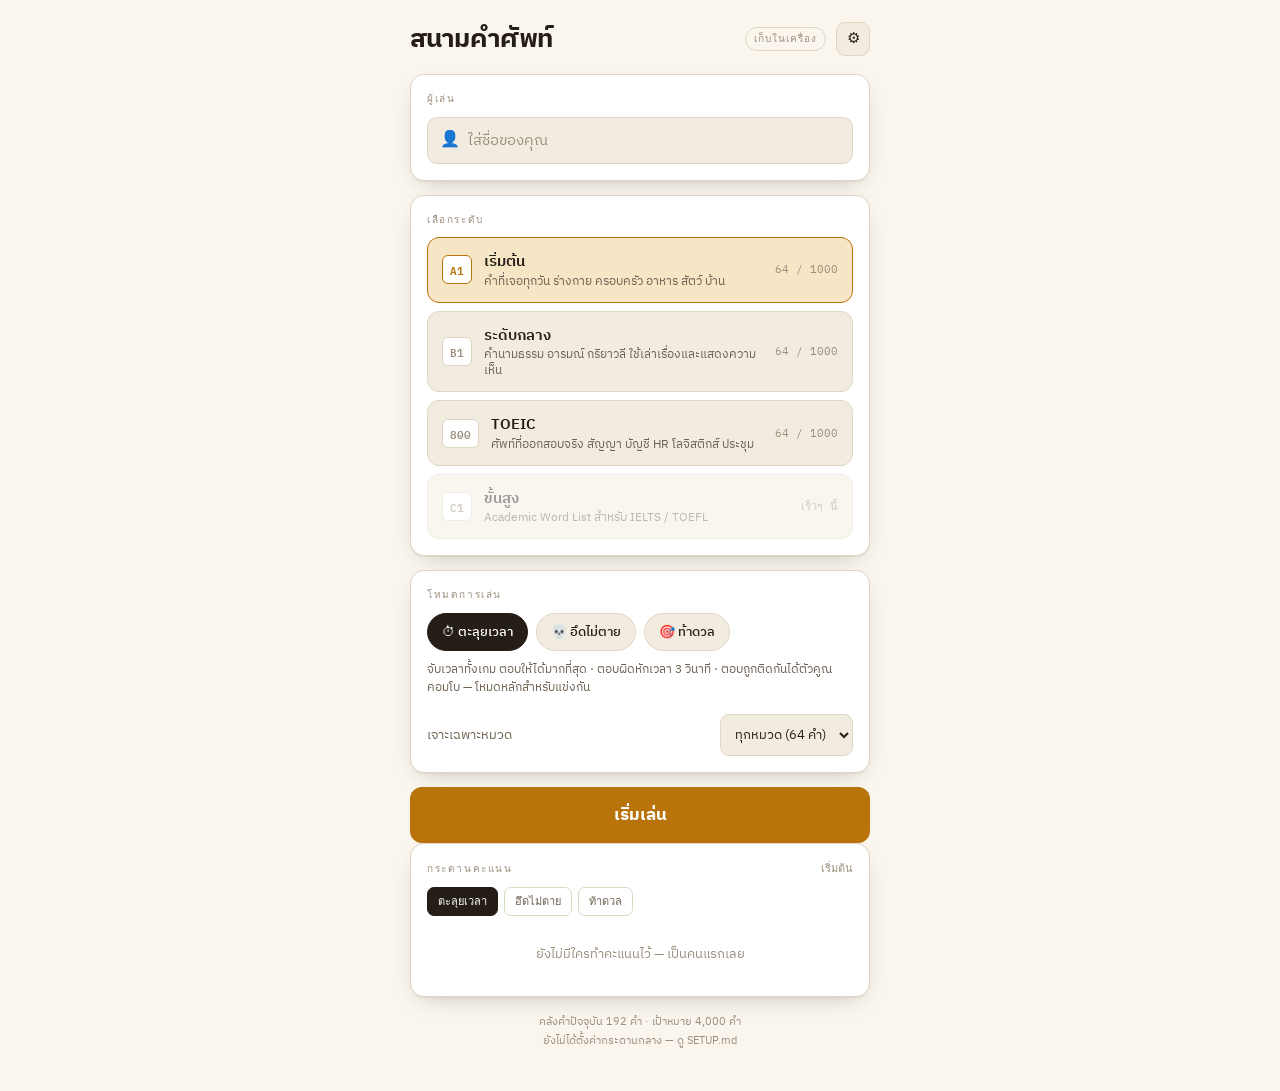
==== vocab-arena-single.html @ 578db712 "Add files via upload" ====
<!DOCTYPE html>
<html lang="th">
<head>
<meta charset="utf-8">
<meta name="viewport" content="width=device-width, initial-scale=1, viewport-fit=cover">
<title>สนามคำศัพท์</title>
<meta name="description" content="เกมฝึกคำศัพท์ภาษาอังกฤษ 4 ระดับ พร้อมกระดานคะแนนแข่งกับเพื่อน">
<meta name="theme-color" content="#14110D">
<link rel="icon" href="data:image/svg+xml,<svg xmlns='http://www.w3.org/2000/svg' viewBox='0 0 100 100'><text y='.9em' font-size='90'>🏆</text></svg>">
<link rel="preconnect" href="https://fonts.googleapis.com">
<link rel="preconnect" href="https://fonts.gstatic.com" crossorigin>
<link rel="stylesheet" href="https://fonts.googleapis.com/css2?family=Bricolage+Grotesque:opsz,wght@12..96,500..800&family=IBM+Plex+Mono:wght@400;600&family=IBM+Plex+Sans+Thai:wght@400;500;600;700&display=swap">
<style>
/* ═══ สนามคำศัพท์ — สไตล์ ═══════════════════════════════ */

:root{
  --ink:#FAF6EE; --surf:#FFFFFF; --surf2:#F2ECE0; --line:#E0D6C4;
  --tx:#241E17; --tx2:#6E6153; --tx3:#9C8E7D;
  --gold:#B8730A; --gold-soft:#F6E6C6; --on-gold:#FFFFFF;
  --jade:#0E7A5C; --jade-soft:#D7EFE5;
  --brick:#B33A25; --brick-soft:#F8DED7;
  --shadow:0 1px 0 rgba(36,30,23,.05), 0 8px 24px -12px rgba(36,30,23,.35);
  --ring:0 0 0 3px rgba(184,115,10,.32);
  --scale:1;
}
@media (prefers-color-scheme:dark){
  :root:not([data-theme="light"]){
    --ink:#14110D; --surf:#1E1913; --surf2:#2A231B; --line:#3A3126;
    --tx:#F6EFE2; --tx2:#B0A18D; --tx3:#7E7264;
    --gold:#F0A81E; --gold-soft:#3B2C0F; --on-gold:#1A1206;
    --jade:#42C79A; --jade-soft:#12312A;
    --brick:#F0765A; --brick-soft:#3A1C16;
    --shadow:0 1px 0 rgba(255,255,255,.03), 0 14px 30px -16px rgba(0,0,0,.8);
    --ring:0 0 0 3px rgba(240,168,30,.3);
  }
}
:root[data-theme="dark"]{
  --ink:#14110D; --surf:#1E1913; --surf2:#2A231B; --line:#3A3126;
  --tx:#F6EFE2; --tx2:#B0A18D; --tx3:#7E7264;
  --gold:#F0A81E; --gold-soft:#3B2C0F; --on-gold:#1A1206;
  --jade:#42C79A; --jade-soft:#12312A;
  --brick:#F0765A; --brick-soft:#3A1C16;
  --shadow:0 1px 0 rgba(255,255,255,.03), 0 14px 30px -16px rgba(0,0,0,.8);
  --ring:0 0 0 3px rgba(240,168,30,.3);
}
/* ขนาดตัวอักษร ผู้เล่นเลือกได้ในหน้าตั้งค่า */
:root[data-size="s"]{--scale:.9}
:root[data-size="l"]{--scale:1.14}

*{box-sizing:border-box}
html{-webkit-text-size-adjust:100%}
body{
  margin:0; background:var(--ink); color:var(--tx);
  font-family:"IBM Plex Sans Thai","Segoe UI",Tahoma,sans-serif;
  font-size:calc(15px * var(--scale)); line-height:1.55;
  padding:22px 16px calc(40px + env(safe-area-inset-bottom));
  display:flex; justify-content:center;
}
.app{width:100%; max-width:460px; display:flex; flex-direction:column; gap:18px}
h1,h2{font-family:"Bricolage Grotesque","IBM Plex Sans Thai",sans-serif; margin:0; text-wrap:balance; font-weight:700}
.mono{font-family:"IBM Plex Mono",ui-monospace,monospace; font-variant-numeric:tabular-nums}
button{font:inherit; color:inherit; cursor:pointer}
:focus-visible{outline:none; box-shadow:var(--ring)}
.hide{display:none!important}

/* ── หัวเรื่อง ─────────────────────────────────────────── */
.mast{display:flex; align-items:center; justify-content:space-between; gap:12px}
.mast h1{font-size:calc(26px * var(--scale)); letter-spacing:-.02em; line-height:1.1}
.mast .right{display:flex; align-items:center; gap:10px}
.net{font-family:"IBM Plex Mono",monospace; font-size:10px; letter-spacing:.1em;
  padding:3px 8px; border-radius:999px; border:1px solid var(--line); color:var(--tx3); white-space:nowrap}
.net.on{color:var(--jade); border-color:var(--jade)}
.net.off{color:var(--tx3)}
.icon{background:var(--surf2); border:1px solid var(--line); border-radius:9px;
  width:34px; height:34px; display:grid; place-items:center; font-size:15px; flex:none; transition:.15s}
.icon:hover{border-color:var(--tx3)}

/* ── กล่อง ─────────────────────────────────────────────── */
.panel{background:var(--surf); border:1px solid var(--line); border-radius:14px; padding:16px; box-shadow:var(--shadow)}
.panel + .panel{margin-top:14px}
.eyebrow{font-family:"IBM Plex Mono",monospace; font-size:10px; letter-spacing:.16em;
  text-transform:uppercase; color:var(--tx3); margin-bottom:10px;
  display:flex; justify-content:space-between; align-items:center; gap:8px}
.eyebrow em{font-style:normal; text-transform:none; letter-spacing:0; font-size:11px}

/* ── ช่องกรอกชื่อ ──────────────────────────────────────── */
.field{display:flex; gap:8px; align-items:center; background:var(--surf2);
  border:1px solid var(--line); border-radius:10px; padding:0 12px}
.field span{font-size:16px}
.field input{flex:1; min-width:0; background:none; border:0; outline:none; color:var(--tx);
  font:inherit; font-weight:600; padding:11px 0}
.field input::placeholder{color:var(--tx3); font-weight:400}

/* ── การ์ดระดับ ────────────────────────────────────────── */
.levels{display:flex; flex-direction:column; gap:8px}
.lv{display:grid; grid-template-columns:auto 1fr auto; gap:12px; align-items:center;
  background:var(--surf2); border:1px solid var(--line); border-radius:12px; padding:12px 14px;
  text-align:left; transition:border-color .15s, background .15s, transform .1s}
.lv:hover:not([disabled]){transform:translateY(-1px)}
.lv[aria-pressed="true"]{border-color:var(--gold); background:var(--gold-soft)}
.lv[disabled]{opacity:.45; cursor:not-allowed}
.lv .tier{font-family:"IBM Plex Mono",monospace; font-size:11px; font-weight:600; color:var(--tx3);
  border:1px solid var(--line); border-radius:6px; padding:5px 7px; background:var(--surf)}
.lv[aria-pressed="true"] .tier{color:var(--gold); border-color:var(--gold)}
.lv>span:nth-child(2){min-width:0}
.lv b{display:block; font-size:calc(15px * var(--scale)); font-weight:600}
.lv small{display:block; color:var(--tx2); font-size:calc(12px * var(--scale)); line-height:1.35}
.lv .count{font-family:"IBM Plex Mono",monospace; font-size:11px; color:var(--tx3); white-space:nowrap}

/* ── ชิปโหมด ───────────────────────────────────────────── */
.chips{display:flex; gap:8px; flex-wrap:wrap}
.chip{background:var(--surf2); border:1px solid var(--line); border-radius:999px;
  padding:8px 14px; font-size:calc(13px * var(--scale)); font-weight:500; transition:.15s}
.chip[aria-pressed="true"]{background:var(--tx); color:var(--surf); border-color:var(--tx)}
.note{font-size:calc(12px * var(--scale)); color:var(--tx2); margin:10px 0 0; min-height:3.4em}

/* ── แถวสวิตช์ / เลือก ─────────────────────────────────── */
.row{display:flex; align-items:center; justify-content:space-between;
  gap:10px; margin-top:12px; font-size:calc(13px * var(--scale)); color:var(--tx2)}
.row:first-child{margin-top:0}
.sw{width:42px; height:24px; border-radius:999px; background:var(--line);
  border:0; position:relative; transition:.18s; flex:none}
.sw::after{content:""; position:absolute; top:3px; left:3px; width:18px; height:18px;
  border-radius:50%; background:var(--surf); transition:.18s}
.sw[aria-pressed="true"]{background:var(--gold)}
.sw[aria-pressed="true"]::after{left:21px; background:#fff}
select{background:var(--surf2); color:var(--tx); border:1px solid var(--line);
  border-radius:9px; padding:8px 10px; font:inherit; font-size:calc(13px * var(--scale)); max-width:58%}
.seg{display:flex; border:1px solid var(--line); border-radius:9px; overflow:hidden; flex:none}
.seg button{background:var(--surf2); border:0; padding:7px 13px; font-size:12px; font-weight:600; transition:.15s}
.seg button + button{border-left:1px solid var(--line)}
.seg button[aria-pressed="true"]{background:var(--tx); color:var(--surf)}

/* ── ปุ่มหลัก ──────────────────────────────────────────── */
.go{width:100%; border:0; border-radius:12px; padding:15px; background:var(--gold); color:var(--on-gold);
  font-family:"Bricolage Grotesque","IBM Plex Sans Thai",sans-serif; font-weight:700;
  font-size:calc(17px * var(--scale)); transition:.15s; margin-top:14px}
.go:hover{filter:brightness(1.06)}
.go[disabled]{opacity:.5; cursor:not-allowed; filter:none}
.ghost{width:100%; background:var(--surf2); border:1px solid var(--line); border-radius:12px;
  padding:13px; font-weight:600; font-size:calc(15px * var(--scale)); transition:.15s; margin-top:9px}
.ghost:hover{border-color:var(--tx3)}

/* ── แถบสถานะระหว่างเล่น ───────────────────────────────── */
.hud{display:grid; grid-template-columns:52px 1fr auto; gap:14px; align-items:center}
.dial{position:relative; width:52px; height:52px; flex:none}
.dial svg{transform:rotate(-90deg)}
.dial .val{position:absolute; inset:0; display:grid; place-items:center;
  font-family:"IBM Plex Mono",monospace; font-size:15px; font-weight:600}
.who{font-size:calc(12px * var(--scale)); color:var(--tx2); display:flex;
  align-items:center; gap:6px; flex-wrap:wrap}
.score{font-family:"IBM Plex Mono",monospace; font-size:calc(24px * var(--scale));
  font-weight:600; letter-spacing:-.02em; line-height:1.15}
.streak{font-family:"IBM Plex Mono",monospace; font-size:11px; font-weight:600;
  color:var(--gold); background:var(--gold-soft); border-radius:999px; padding:3px 8px}
.qcount{font-family:"IBM Plex Mono",monospace; font-size:11px; color:var(--tx3); text-align:right}

/* ── การ์ดคำถาม ────────────────────────────────────────── */
.card{background:var(--surf); border:1px solid var(--line); border-radius:16px;
  padding:22px 18px; text-align:center; box-shadow:var(--shadow)}
.tag{display:inline-block; font-family:"IBM Plex Mono",monospace; font-size:10px;
  letter-spacing:.12em; color:var(--tx3); border:1px solid var(--line);
  border-radius:999px; padding:3px 10px; margin-bottom:14px}
.word{font-family:"Bricolage Grotesque","IBM Plex Sans Thai",sans-serif;
  font-size:calc(38px * var(--scale)); font-weight:700; letter-spacing:-.03em;
  line-height:1.12; word-break:break-word}
.word.th{font-family:"IBM Plex Sans Thai",sans-serif; font-size:calc(31px * var(--scale)); font-weight:600}
.phon{font-family:"IBM Plex Mono",monospace; font-size:calc(13px * var(--scale)); color:var(--gold); margin-top:8px}
.say{background:none; border:1px solid var(--line); border-radius:999px;
  width:34px; height:34px; margin-top:12px; font-size:14px; line-height:1; transition:.15s}
.say:hover{border-color:var(--gold); color:var(--gold)}
.dir{font-size:calc(11px * var(--scale)); color:var(--tx3); margin-top:10px}

/* ── ตัวเลือกคำตอบ ─────────────────────────────────────── */
.answers{display:flex; flex-direction:column; gap:9px; margin-top:12px}
.ans{display:grid; grid-template-columns:auto 1fr; gap:11px; align-items:center; text-align:left;
  background:var(--surf); border:1px solid var(--line); border-radius:12px; padding:14px;
  font-size:calc(16px * var(--scale)); font-weight:500;
  transition:border-color .12s, background .12s, transform .08s}
.ans:hover:not(:disabled){border-color:var(--tx3)}
.ans:active:not(:disabled){transform:scale(.99)}
.ans .k{font-family:"IBM Plex Mono",monospace; font-size:11px; color:var(--tx3);
  border:1px solid var(--line); border-radius:5px; width:22px; height:22px;
  display:grid; place-items:center; flex:none}
.ans.good{background:var(--jade-soft); border-color:var(--jade); color:var(--jade)}
.ans.good .k{border-color:var(--jade); color:var(--jade)}
.ans.bad{background:var(--brick-soft); border-color:var(--brick); color:var(--brick)}
.ans.bad .k{border-color:var(--brick); color:var(--brick)}
.ans:disabled{cursor:default}

.pop{position:fixed; left:50%; top:26%; transform:translateX(-50%);
  font-family:"IBM Plex Mono",monospace; font-weight:600; font-size:22px;
  pointer-events:none; animation:rise .75s ease-out forwards; z-index:20}
@keyframes rise{0%{opacity:0;transform:translate(-50%,8px) scale(.9)}
  25%{opacity:1}100%{opacity:0;transform:translate(-50%,-34px)}}
@media (prefers-reduced-motion:reduce){*{animation:none!important; transition:none!important}}

/* ── หน้าผลลัพธ์ ───────────────────────────────────────── */
.big{font-family:"IBM Plex Mono",monospace; font-size:calc(56px * var(--scale));
  font-weight:600; letter-spacing:-.04em; line-height:1}
.stats{display:grid; grid-template-columns:repeat(3,1fr); gap:1px; background:var(--line);
  border:1px solid var(--line); border-radius:12px; overflow:hidden; margin-top:16px}
.stats div{background:var(--surf); padding:11px 8px; text-align:center}
.stats b{display:block; font-family:"IBM Plex Mono",monospace; font-size:calc(18px * var(--scale)); font-weight:600}
.stats span{font-size:11px; color:var(--tx3)}

/* ── กระดานคะแนน ───────────────────────────────────────── */
.lbrow{display:grid; grid-template-columns:26px 1fr auto; gap:10px; align-items:center;
  padding:9px 0; border-bottom:1px solid var(--line); font-size:calc(14px * var(--scale))}
.lbrow:last-child{border-bottom:0}
.lbrow .rk{font-family:"IBM Plex Mono",monospace; font-size:12px; color:var(--tx3); text-align:center}
.lbrow.me{color:var(--gold); font-weight:600}
.lbrow.me .rk{color:var(--gold)}
.lbrow .pts{font-family:"IBM Plex Mono",monospace; font-weight:600}
.lbrow .meta{font-size:11px; color:var(--tx3); font-weight:400}
.empty{color:var(--tx3); font-size:calc(13px * var(--scale)); text-align:center; padding:16px 0; margin:0}
.tabs{display:flex; gap:6px; margin-bottom:12px; flex-wrap:wrap}
.tab{font-family:"IBM Plex Mono",monospace; font-size:11px; padding:5px 10px;
  border-radius:7px; border:1px solid var(--line); background:none; color:var(--tx2)}
.tab[aria-pressed="true"]{background:var(--tx); border-color:var(--tx); color:var(--surf)}

/* ── รหัสท้าดวล ────────────────────────────────────────── */
.duel{display:flex; gap:8px; align-items:center; margin-top:12px}
.duel input{flex:1; min-width:0; background:var(--surf2); border:1px solid var(--line);
  border-radius:10px; padding:10px 12px; font-family:"IBM Plex Mono",monospace;
  font-size:calc(15px * var(--scale)); letter-spacing:.24em; text-transform:uppercase;
  color:var(--tx); outline:none}
.duel button{background:var(--surf2); border:1px solid var(--line); border-radius:10px;
  padding:10px 14px; font-size:calc(13px * var(--scale)); font-weight:600; white-space:nowrap}
.code{font-family:"IBM Plex Mono",monospace; font-size:calc(28px * var(--scale));
  font-weight:600; letter-spacing:.28em; color:var(--gold)}

.foot{font-size:11px; color:var(--tx3); text-align:center; line-height:1.7; margin:16px 0 0}
.toast{position:fixed; left:50%; bottom:22px; transform:translateX(-50%);
  background:var(--tx); color:var(--surf); padding:10px 16px; border-radius:10px;
  font-size:13px; z-index:30; animation:fade 2.4s ease forwards; max-width:90vw}
@keyframes fade{0%{opacity:0;transform:translate(-50%,8px)}12%,80%{opacity:1;transform:translate(-50%,0)}100%{opacity:0}}

</style>
</head>
<body>
<div class="app">

<header class="mast">
  <h1>สนามคำศัพท์</h1>
  <div class="right">
    <span class="net" id="net">กำลังเชื่อมต่อ</span>
    <button class="icon" id="gear" title="ตั้งค่า" aria-label="ตั้งค่า">⚙</button>
  </div>
</header>

<!-- ══ ตั้งค่า ══════════════════════════════════════════ -->
<section id="s-set" class="hide">
  <div class="panel">
    <div class="eyebrow">ตั้งค่า</div>
    <div class="row">
      <span>ขนาดตัวอักษร</span>
      <div class="seg" id="seg-size">
        <button data-v="s" aria-pressed="false">เล็ก</button>
        <button data-v="m" aria-pressed="true">กลาง</button>
        <button data-v="l" aria-pressed="false">ใหญ่</button>
      </div>
    </div>
    <div class="row">
      <span>ธีมสี</span>
      <div class="seg" id="seg-theme">
        <button data-v="auto" aria-pressed="true">อัตโนมัติ</button>
        <button data-v="light" aria-pressed="false">สว่าง</button>
        <button data-v="dark" aria-pressed="false">มืด</button>
      </div>
    </div>
    <div class="row">
      <span>เสียงประกอบ</span>
      <button class="sw" id="sw-sound" aria-pressed="true" aria-label="เปิดปิดเสียง"></button>
    </div>
    <div class="row">
      <span>สลับถาม อังกฤษ ↔ ไทย<br><small style="color:var(--tx3)">ยากขึ้น ฝึกนึกคำเอง</small></span>
      <button class="sw" id="sw-rev" aria-pressed="false" aria-label="สลับทิศทางคำถาม"></button>
    </div>
    <div class="row">
      <span>อ่านออกเสียงอัตโนมัติ</span>
      <button class="sw" id="sw-speak" aria-pressed="false" aria-label="อ่านออกเสียงอัตโนมัติ"></button>
    </div>
  </div>

  <div class="panel">
    <div class="eyebrow">เวลาและคะแนน</div>
    <div class="row">
      <span>ตะลุยเวลา — เวลาทั้งเกม</span>
      <div class="seg" id="seg-rush">
        <button data-v="30" aria-pressed="false">30 วิ</button>
        <button data-v="60" aria-pressed="true">60 วิ</button>
        <button data-v="120" aria-pressed="false">2 นาที</button>
      </div>
    </div>
    <div class="row">
      <span>เวลาต่อข้อ (อึดไม่ตาย / ท้าดวล)</span>
      <div class="seg" id="seg-per">
        <button data-v="6" aria-pressed="false">6 วิ</button>
        <button data-v="8" aria-pressed="true">8 วิ</button>
        <button data-v="12" aria-pressed="false">12 วิ</button>
      </div>
    </div>
    <p class="note" style="min-height:0">คะแนนต่อข้อ = (100 + โบนัสความเร็ว) × ตัวคูณคอมโบ<br>
      ตอบภายใน 5 วินาทีได้โบนัสความเร็วสูงสุด 100 · ตอบถูกติดกัน 10 ข้อได้ตัวคูณสูงสุด ×2.0</p>
  </div>

  <button class="ghost" id="set-back">เสร็จแล้ว</button>
</section>

<!-- ══ หน้าแรก ═════════════════════════════════════════ -->
<section id="s-home">
  <div class="panel">
    <div class="eyebrow">ผู้เล่น</div>
    <div class="field"><span>👤</span><input id="name" maxlength="14" placeholder="ใส่ชื่อของคุณ" autocomplete="off"></div>
  </div>

  <div class="panel">
    <div class="eyebrow">เลือกระดับ</div>
    <div class="levels" id="levels"></div>
  </div>

  <div class="panel">
    <div class="eyebrow">โหมดการเล่น</div>
    <div class="chips" id="modes"></div>
    <p class="note" id="modenote"></p>
    <div class="duel hide" id="duelbox">
      <input id="duelcode" maxlength="5" placeholder="รหัสดวล" autocomplete="off">
      <button id="newcode">สุ่มใหม่</button>
    </div>
    <div class="row">
      <span>เจาะเฉพาะหมวด</span>
      <select id="cat"><option value="">ทุกหมวด</option></select>
    </div>
  </div>

  <button class="go" id="start">เริ่มเล่น</button>

  <div class="panel">
    <div class="eyebrow"><span>กระดานคะแนน</span><em id="lbwho"></em></div>
    <div class="tabs" id="lbtabs"></div>
    <div id="lblist"></div>
  </div>

  <p class="foot" id="foot"></p>
</section>

<!-- ══ เล่นเกม ═════════════════════════════════════════ -->
<section id="s-play" class="hide">
  <div class="panel">
    <div class="hud">
      <div class="dial">
        <svg width="52" height="52" viewBox="0 0 52 52" aria-hidden="true">
          <circle cx="26" cy="26" r="22" fill="none" stroke="var(--line)" stroke-width="4"></circle>
          <circle id="arc" cx="26" cy="26" r="22" fill="none" stroke="var(--gold)" stroke-width="4"
                  stroke-linecap="round" stroke-dasharray="138.2" stroke-dashoffset="0"></circle>
        </svg>
        <div class="val mono" id="clock">60</div>
      </div>
      <div>
        <div class="who"><span id="whoname">—</span><span class="streak hide" id="streak"></span></div>
        <div class="score mono" id="score">0</div>
      </div>
      <div class="qcount" id="qcount"></div>
    </div>
  </div>

  <div class="card" style="margin-top:14px">
    <span class="tag" id="tag">—</span>
    <div class="word" id="word">—</div>
    <div class="phon mono" id="phon"></div>
    <button class="say" id="say" title="ฟังเสียงอ่าน" aria-label="ฟังเสียงอ่าน">🔊</button>
    <div class="dir" id="dir"></div>
  </div>

  <div class="answers" id="answers"></div>
  <button class="ghost" id="quit">จบเกม &amp; บันทึกคะแนน</button>
</section>

<!-- ══ ผลลัพธ์ ═════════════════════════════════════════ -->
<section id="s-done" class="hide">
  <div class="card">
    <div class="eyebrow" style="justify-content:center" id="r-reason">จบเกม</div>
    <div class="big mono" id="r-score">0</div>
    <div style="font-size:13px; color:var(--tx2); margin-top:6px" id="r-line">—</div>
    <div class="stats">
      <div><b class="mono" id="r-correct">0</b><span>ตอบถูก</span></div>
      <div><b class="mono" id="r-acc">0%</b><span>ความแม่นยำ</span></div>
      <div><b class="mono" id="r-streak">0</b><span>คอมโบสูงสุด</span></div>
    </div>
  </div>

  <div class="panel hide" id="r-duel" style="text-align:center">
    <div class="eyebrow" style="justify-content:center">ส่งรหัสนี้ให้เพื่อนเล่นชุดคำเดียวกัน</div>
    <div class="code" id="r-code">—</div>
    <button class="ghost" id="share">คัดลอกคำท้าดวล</button>
  </div>

  <div class="panel hide" id="r-miss">
    <div class="eyebrow">คำที่ตอบผิด</div>
    <div id="r-misslist"></div>
  </div>

  <div class="panel">
    <div class="eyebrow" id="r-lbhead">กระดานคะแนน</div>
    <div id="r-lblist"></div>
  </div>

  <button class="go" id="again">เล่นอีกครั้ง</button>
  <button class="ghost" id="home">กลับหน้าแรก</button>
</section>

</div>

<script>
/* ═══════════════════════════════════════════════════════════
   ไฟล์ตั้งค่า — นี่คือไฟล์เดียวที่คุณต้องแก้
   ═══════════════════════════════════════════════════════════

   ขั้นตอน (ดูละเอียดใน SETUP.md):
   1. สมัคร supabase.com (ฟรี) แล้วสร้างโปรเจกต์
   2. เข้าเมนู Project Settings → Data API
   3. ก๊อบ "Project URL" มาวางที่ URL ข้างล่าง
   4. ก๊อบ "anon public" key มาวางที่ KEY ข้างล่าง
   5. เซฟไฟล์นี้

   ตราบใดที่ยังไม่ใส่ เกมยังเล่นได้ปกติ
   แค่คะแนนจะเก็บในเครื่องตัวเองไม่ใช่กระดานกลาง
   ─────────────────────────────────────────────────────────── */

window.VA_CONFIG = {

  SUPABASE_URL: "",
  SUPABASE_KEY: "",

  /* ── กติกาเกม ปรับได้ตามใจ ───────────────────────────── */
  RULES: {
    rushSeconds:      60,   // โหมดตะลุยเวลา: เวลาทั้งเกม (วินาที)
    rushPenalty:      3,    // โหมดตะลุยเวลา: ตอบผิดหักกี่วินาที
    surviveSeconds:   8,    // โหมดอึดไม่ตาย: เวลาต่อข้อ
    duelSeconds:      10,   // โหมดท้าดวล: เวลาต่อข้อ
    duelQuestions:    20,   // โหมดท้าดวล: จำนวนข้อ

    basePoints:       100,  // คะแนนพื้นฐานต่อข้อที่ตอบถูก
    speedWindow:      5,    // ตอบภายในกี่วินาทีถึงได้โบนัสความเร็ว
    speedBonus:       20,   // โบนัสความเร็วต่อวินาทีที่เหลือ
    comboStep:        0.1,  // ตัวคูณเพิ่มขึ้นเท่าไรต่อ 1 คอมโบ
    comboMax:         2.0,  // ตัวคูณสูงสุด
    reverseChance:    0.4   // ถ้าเปิดโหมดสลับ จะถามเป็นไทย→อังกฤษ กี่ %
  },

  /* ── ระดับที่จะแสดง เรียงตามนี้ ──────────────────────── */
  LEVELS: ["starter", "middle", "toeic", "advanced"]
};

</script>
<script>window.VA_DATA = {"starter":{"id":"starter","label":"เริ่มต้น","tier":"A1","blurb":"คำที่เจอทุกวัน ร่างกาย ครอบครัว อาหาร สัตว์ บ้าน","target":1000,"source":"seed-demo","words":[{"en":"Head","pos":"","th":"ศีรษะ","read":"เฮด","cat":"ร่างกาย"},{"en":"Hand","pos":"","th":"มือ","read":"แฮนด์","cat":"ร่างกาย"},{"en":"Eye","pos":"","th":"ตา","read":"อาย","cat":"ร่างกาย"},{"en":"Nose","pos":"","th":"จมูก","read":"โนซ","cat":"ร่างกาย"},{"en":"Mouth","pos":"","th":"ปาก","read":"เมาธ์","cat":"ร่างกาย"},{"en":"Ear","pos":"","th":"หู","read":"เอียร์","cat":"ร่างกาย"},{"en":"Foot","pos":"","th":"เท้า","read":"ฟุต","cat":"ร่างกาย"},{"en":"Hair","pos":"","th":"ผม","read":"แฮร์","cat":"ร่างกาย"},{"en":"Mother","pos":"","th":"แม่","read":"มา-เธอร์","cat":"ครอบครัว"},{"en":"Father","pos":"","th":"พ่อ","read":"ฟา-เธอร์","cat":"ครอบครัว"},{"en":"Sister","pos":"","th":"พี่สาว/น้องสาว","read":"ซิส-เตอร์","cat":"ครอบครัว"},{"en":"Brother","pos":"","th":"พี่ชาย/น้องชาย","read":"บรา-เธอร์","cat":"ครอบครัว"},{"en":"Baby","pos":"","th":"ทารก","read":"เบ-บี้","cat":"ครอบครัว"},{"en":"Friend","pos":"","th":"เพื่อน","read":"เฟรนด์","cat":"ครอบครัว"},{"en":"Family","pos":"","th":"ครอบครัว","read":"แฟม-มิ-ลี่","cat":"ครอบครัว"},{"en":"Child","pos":"","th":"เด็ก","read":"ไชลด์","cat":"ครอบครัว"},{"en":"Rice","pos":"","th":"ข้าว","read":"ไรซ์","cat":"อาหาร"},{"en":"Egg","pos":"","th":"ไข่","read":"เอก","cat":"อาหาร"},{"en":"Milk","pos":"","th":"นม","read":"มิลก์","cat":"อาหาร"},{"en":"Water","pos":"","th":"น้ำ","read":"วอ-เทอร์","cat":"อาหาร"},{"en":"Fish","pos":"","th":"ปลา","read":"ฟิช","cat":"อาหาร"},{"en":"Bread","pos":"","th":"ขนมปัง","read":"เบรด","cat":"อาหาร"},{"en":"Apple","pos":"","th":"แอปเปิล","read":"แอป-เปิ้ล","cat":"อาหาร"},{"en":"Sugar","pos":"","th":"น้ำตาล","read":"ชู-การ์","cat":"อาหาร"},{"en":"Dog","pos":"","th":"สุนัข","read":"ด็อก","cat":"สัตว์"},{"en":"Cat","pos":"","th":"แมว","read":"แคท","cat":"สัตว์"},{"en":"Bird","pos":"","th":"นก","read":"เบิร์ด","cat":"สัตว์"},{"en":"Cow","pos":"","th":"วัว","read":"คาว","cat":"สัตว์"},{"en":"Pig","pos":"","th":"หมู","read":"พิก","cat":"สัตว์"},{"en":"Horse","pos":"","th":"ม้า","read":"ฮอร์ส","cat":"สัตว์"},{"en":"Duck","pos":"","th":"เป็ด","read":"ดัก","cat":"สัตว์"},{"en":"Mouse","pos":"","th":"หนู","read":"เมาส์","cat":"สัตว์"},{"en":"Door","pos":"","th":"ประตู","read":"ดอร์","cat":"ในบ้าน"},{"en":"Window","pos":"","th":"หน้าต่าง","read":"วิน-โด","cat":"ในบ้าน"},{"en":"Table","pos":"","th":"โต๊ะ","read":"เท-เบิล","cat":"ในบ้าน"},{"en":"Chair","pos":"","th":"เก้าอี้","read":"แชร์","cat":"ในบ้าน"},{"en":"Bed","pos":"","th":"เตียง","read":"เบด","cat":"ในบ้าน"},{"en":"Kitchen","pos":"","th":"ห้องครัว","read":"คิท-เชน","cat":"ในบ้าน"},{"en":"Room","pos":"","th":"ห้อง","read":"รูม","cat":"ในบ้าน"},{"en":"Floor","pos":"","th":"พื้น","read":"ฟลอร์","cat":"ในบ้าน"},{"en":"Eat","pos":"","th":"กิน","read":"อีท","cat":"คำกริยา"},{"en":"Sleep","pos":"","th":"นอนหลับ","read":"สลีป","cat":"คำกริยา"},{"en":"Run","pos":"","th":"วิ่ง","read":"รัน","cat":"คำกริยา"},{"en":"Walk","pos":"","th":"เดิน","read":"วอล์ก","cat":"คำกริยา"},{"en":"Read","pos":"","th":"อ่าน","read":"รีด","cat":"คำกริยา"},{"en":"Write","pos":"","th":"เขียน","read":"ไรท์","cat":"คำกริยา"},{"en":"Buy","pos":"","th":"ซื้อ","read":"บาย","cat":"คำกริยา"},{"en":"Open","pos":"","th":"เปิด","read":"โอ-เพ่น","cat":"คำกริยา"},{"en":"Big","pos":"","th":"ใหญ่","read":"บิก","cat":"คำคุณศัพท์"},{"en":"Small","pos":"","th":"เล็ก","read":"สมอล","cat":"คำคุณศัพท์"},{"en":"Hot","pos":"","th":"ร้อน","read":"ฮอท","cat":"คำคุณศัพท์"},{"en":"Cold","pos":"","th":"หนาว","read":"โคลด์","cat":"คำคุณศัพท์"},{"en":"Fast","pos":"","th":"เร็ว","read":"ฟาสต์","cat":"คำคุณศัพท์"},{"en":"Slow","pos":"","th":"ช้า","read":"สโลว์","cat":"คำคุณศัพท์"},{"en":"New","pos":"","th":"ใหม่","read":"นิว","cat":"คำคุณศัพท์"},{"en":"Old","pos":"","th":"เก่า","read":"โอลด์","cat":"คำคุณศัพท์"},{"en":"Monday","pos":"","th":"วันจันทร์","read":"มัน-เดย์","cat":"เวลา"},{"en":"Year","pos":"","th":"ปี","read":"เยียร์","cat":"เวลา"},{"en":"Month","pos":"","th":"เดือน","read":"มันธ์","cat":"เวลา"},{"en":"Today","pos":"","th":"วันนี้","read":"ทู-เดย์","cat":"เวลา"},{"en":"Morning","pos":"","th":"ตอนเช้า","read":"มอร์-นิ่ง","cat":"เวลา"},{"en":"Night","pos":"","th":"กลางคืน","read":"ไนท์","cat":"เวลา"},{"en":"Hour","pos":"","th":"ชั่วโมง","read":"อาว-เออร์","cat":"เวลา"},{"en":"Week","pos":"","th":"สัปดาห์","read":"วีค","cat":"เวลา"}]},"middle":{"id":"middle","label":"ระดับกลาง","tier":"B1","blurb":"คำนามธรรม อารมณ์ กริยาวลี ใช้เล่าเรื่องและแสดงความเห็น","target":1000,"source":"seed-demo","words":[{"en":"Anxious","pos":"","th":"วิตกกังวล","read":"แอง-เชิส","cat":"อารมณ์"},{"en":"Confident","pos":"","th":"มั่นใจ","read":"คอน-ฟิ-เดนท์","cat":"อารมณ์"},{"en":"Grateful","pos":"","th":"รู้สึกขอบคุณ","read":"เกรท-ฟุล","cat":"อารมณ์"},{"en":"Jealous","pos":"","th":"อิจฉา","read":"เจล-ลัส","cat":"อารมณ์"},{"en":"Lonely","pos":"","th":"เหงา","read":"โลน-ลี่","cat":"อารมณ์"},{"en":"Proud","pos":"","th":"ภูมิใจ","read":"พราวด์","cat":"อารมณ์"},{"en":"Curious","pos":"","th":"อยากรู้อยากเห็น","read":"คิว-เรียส","cat":"อารมณ์"},{"en":"Frustrated","pos":"","th":"หงุดหงิดคับข้องใจ","read":"ฟรัส-เทรท-เท็ด","cat":"อารมณ์"},{"en":"Reliable","pos":"","th":"น่าเชื่อถือ","read":"รี-ไล-อะ-เบิล","cat":"นิสัยคน"},{"en":"Generous","pos":"","th":"ใจกว้าง","read":"เจน-เนอ-รัส","cat":"นิสัยคน"},{"en":"Stubborn","pos":"","th":"ดื้อรั้น","read":"สตับ-เบิร์น","cat":"นิสัยคน"},{"en":"Honest","pos":"","th":"ซื่อสัตย์","read":"ออน-เนสท์","cat":"นิสัยคน"},{"en":"Polite","pos":"","th":"สุภาพ","read":"โพ-ไลท์","cat":"นิสัยคน"},{"en":"Ambitious","pos":"","th":"ทะเยอทะยาน","read":"แอม-บิ-เชิส","cat":"นิสัยคน"},{"en":"Cautious","pos":"","th":"ระมัดระวัง","read":"คอ-เชิส","cat":"นิสัยคน"},{"en":"Talented","pos":"","th":"มีพรสวรรค์","read":"แท-เลน-เท็ด","cat":"นิสัยคน"},{"en":"Improve","pos":"","th":"ทำให้ดีขึ้น","read":"อิม-พรูฟ","cat":"คำกริยา"},{"en":"Achieve","pos":"","th":"บรรลุผลสำเร็จ","read":"อะ-ชีฟ","cat":"คำกริยา"},{"en":"Avoid","pos":"","th":"หลีกเลี่ยง","read":"อะ-วอยด์","cat":"คำกริยา"},{"en":"Encourage","pos":"","th":"ให้กำลังใจ","read":"เอน-เค-อะ-เรจ","cat":"คำกริยา"},{"en":"Complain","pos":"","th":"บ่น/ร้องเรียน","read":"คอม-เพลน","cat":"คำกริยา"},{"en":"Suggest","pos":"","th":"เสนอแนะ","read":"ซัก-เจสท์","cat":"คำกริยา"},{"en":"Realize","pos":"","th":"ตระหนักได้","read":"รี-เรอ-ไลซ์","cat":"คำกริยา"},{"en":"Prevent","pos":"","th":"ป้องกันไม่ให้เกิด","read":"พรี-เวนท์","cat":"คำกริยา"},{"en":"Neighbor","pos":"","th":"เพื่อนบ้าน","read":"เน-เบอร์","cat":"สังคม"},{"en":"Relationship","pos":"","th":"ความสัมพันธ์","read":"รี-เล-ชัน-ชิพ","cat":"สังคม"},{"en":"Community","pos":"","th":"ชุมชน","read":"คอม-มิว-นิ-ตี้","cat":"สังคม"},{"en":"Culture","pos":"","th":"วัฒนธรรม","read":"คัล-เชอร์","cat":"สังคม"},{"en":"Tradition","pos":"","th":"ประเพณี","read":"ทรา-ดิ-ชัน","cat":"สังคม"},{"en":"Opportunity","pos":"","th":"โอกาส","read":"ออพ-เพอร์-ทู-นิ-ตี้","cat":"สังคม"},{"en":"Responsibility","pos":"","th":"ความรับผิดชอบ","read":"รี-สปอน-ซิ-บิ-ลิ-ตี้","cat":"สังคม"},{"en":"Experience","pos":"","th":"ประสบการณ์","read":"เอ็กซ์-เพีย-เรียนซ์","cat":"สังคม"},{"en":"Knowledge","pos":"","th":"ความรู้","read":"นอล-เลจ","cat":"การศึกษา"},{"en":"Research","pos":"","th":"งานวิจัย","read":"รี-เสิร์ช","cat":"การศึกษา"},{"en":"Subject","pos":"","th":"วิชา","read":"ซับ-เจกต์","cat":"การศึกษา"},{"en":"Degree","pos":"","th":"ปริญญา","read":"ดี-กรี","cat":"การศึกษา"},{"en":"Homework","pos":"","th":"การบ้าน","read":"โฮม-เวิร์ก","cat":"การศึกษา"},{"en":"Deadline","pos":"","th":"กำหนดส่ง","read":"เดด-ไลน์","cat":"การศึกษา"},{"en":"Result","pos":"","th":"ผลลัพธ์","read":"รี-ซัลท์","cat":"การศึกษา"},{"en":"Progress","pos":"","th":"ความคืบหน้า","read":"โพร-เกรส","cat":"การศึกษา"},{"en":"Weather","pos":"","th":"สภาพอากาศ","read":"เว-เธอร์","cat":"ธรรมชาติ"},{"en":"Climate","pos":"","th":"ภูมิอากาศ","read":"ไคล-เมท","cat":"ธรรมชาติ"},{"en":"Pollution","pos":"","th":"มลพิษ","read":"พอล-ลู-ชัน","cat":"ธรรมชาติ"},{"en":"Forest","pos":"","th":"ป่าไม้","read":"ฟอ-เรสท์","cat":"ธรรมชาติ"},{"en":"Earthquake","pos":"","th":"แผ่นดินไหว","read":"เอิร์ธ-เควก","cat":"ธรรมชาติ"},{"en":"Flood","pos":"","th":"น้ำท่วม","read":"ฟลัด","cat":"ธรรมชาติ"},{"en":"Drought","pos":"","th":"ภัยแล้ง","read":"เดราท์","cat":"ธรรมชาติ"},{"en":"Wildlife","pos":"","th":"สัตว์ป่า","read":"ไวลด์-ไลฟ์","cat":"ธรรมชาติ"},{"en":"Give up","pos":"","th":"ยอมแพ้","read":"กิฟ-อัพ","cat":"กริยาวลี"},{"en":"Look after","pos":"","th":"ดูแล","read":"ลุค-อาฟ-เตอร์","cat":"กริยาวลี"},{"en":"Put off","pos":"","th":"เลื่อนออกไป","read":"พุท-ออฟ","cat":"กริยาวลี"},{"en":"Find out","pos":"","th":"สืบจนรู้","read":"ไฟนด์-เอาท์","cat":"กริยาวลี"},{"en":"Get along","pos":"","th":"เข้ากันได้ดี","read":"เก็ท-อะ-ลอง","cat":"กริยาวลี"},{"en":"Run out","pos":"","th":"ใช้จนหมด","read":"รัน-เอาท์","cat":"กริยาวลี"},{"en":"Turn down","pos":"","th":"ปฏิเสธข้อเสนอ","read":"เทิร์น-ดาวน์","cat":"กริยาวลี"},{"en":"Bring up","pos":"","th":"เลี้ยงดู/หยิบยกขึ้นมา","read":"บริง-อัพ","cat":"กริยาวลี"},{"en":"Solution","pos":"","th":"ทางแก้ปัญหา","read":"โซ-ลู-ชัน","cat":"นามธรรม"},{"en":"Purpose","pos":"","th":"จุดมุ่งหมาย","read":"เพอร์-เพิส","cat":"นามธรรม"},{"en":"Advantage","pos":"","th":"ข้อได้เปรียบ","read":"แอด-แวน-เทจ","cat":"นามธรรม"},{"en":"Impact","pos":"","th":"ผลกระทบ","read":"อิม-แพกต์","cat":"นามธรรม"},{"en":"Effort","pos":"","th":"ความพยายาม","read":"เอฟ-เฟิร์ท","cat":"นามธรรม"},{"en":"Confidence","pos":"","th":"ความมั่นใจ","read":"คอน-ฟิ-เดนซ์","cat":"นามธรรม"},{"en":"Failure","pos":"","th":"ความล้มเหลว","read":"เฟล-เยอร์","cat":"นามธรรม"},{"en":"Decision","pos":"","th":"การตัดสินใจ","read":"ดี-ซิ-ชัน","cat":"นามธรรม"}]},"toeic":{"id":"toeic","label":"TOEIC","tier":"800","blurb":"ศัพท์ที่ออกสอบจริง สัญญา บัญชี HR โลจิสติกส์ ประชุม","target":1000,"source":"seed-demo","words":[{"en":"Agreement","pos":"","th":"ข้อตกลง","read":"อะ-กรี-เมนท์","cat":"สัญญา"},{"en":"Contract","pos":"","th":"สัญญา","read":"คอน-แทรกต์","cat":"สัญญา"},{"en":"Clause","pos":"","th":"ข้อความในสัญญา","read":"คลอส","cat":"สัญญา"},{"en":"Liability","pos":"","th":"ความรับผิดตามกฎหมาย","read":"ไล-อะ-บิ-ลิ-ตี้","cat":"สัญญา"},{"en":"Comply","pos":"","th":"ปฏิบัติตามข้อกำหนด","read":"คอม-พลาย","cat":"สัญญา"},{"en":"Terminate","pos":"","th":"บอกเลิก/ยุติ","read":"เทอร์-มิ-เนท","cat":"สัญญา"},{"en":"Negotiate","pos":"","th":"เจรจาต่อรอง","read":"นี-โก-ชิ-เอท","cat":"สัญญา"},{"en":"Amendment","pos":"","th":"การแก้ไขเพิ่มเติม","read":"อะ-เมนด์-เมนท์","cat":"สัญญา"},{"en":"Recruit","pos":"","th":"สรรหาพนักงาน","read":"รี-ครูท","cat":"บุคลากร"},{"en":"Applicant","pos":"","th":"ผู้สมัครงาน","read":"แอพ-พลิ-เคินท์","cat":"บุคลากร"},{"en":"Resume","pos":"","th":"ประวัติย่อสมัครงาน","read":"เร-ซู-เม่","cat":"บุคลากร"},{"en":"Promotion","pos":"","th":"การเลื่อนตำแหน่ง","read":"โพร-โม-ชัน","cat":"บุคลากร"},{"en":"Benefits","pos":"","th":"สวัสดิการ","read":"เบ-เน-ฟิทส์","cat":"บุคลากร"},{"en":"Retirement","pos":"","th":"การเกษียณอายุ","read":"รี-ไท-เออร์-เมนท์","cat":"บุคลากร"},{"en":"Supervisor","pos":"","th":"หัวหน้างาน","read":"ซู-เปอร์-ไว-เซอร์","cat":"บุคลากร"},{"en":"Personnel","pos":"","th":"บุคลากรทั้งหมด","read":"เพอร์-เซอ-เนล","cat":"บุคลากร"},{"en":"Invoice","pos":"","th":"ใบแจ้งหนี้","read":"อิน-วอยซ์","cat":"การเงิน"},{"en":"Budget","pos":"","th":"งบประมาณ","read":"บัด-เจ็ท","cat":"การเงิน"},{"en":"Expense","pos":"","th":"ค่าใช้จ่าย","read":"เอ็กซ์-เพนซ์","cat":"การเงิน"},{"en":"Revenue","pos":"","th":"รายได้","read":"เรฟ-เว-นิว","cat":"การเงิน"},{"en":"Deposit","pos":"","th":"เงินมัดจำ","read":"ดี-พอ-สิท","cat":"การเงิน"},{"en":"Refund","pos":"","th":"การคืนเงิน","read":"รี-ฟันด์","cat":"การเงิน"},{"en":"Audit","pos":"","th":"การตรวจสอบบัญชี","read":"ออ-ดิท","cat":"การเงิน"},{"en":"Fiscal","pos":"","th":"เกี่ยวกับการคลัง","read":"ฟิส-เคิล","cat":"การเงิน"},{"en":"Advertisement","pos":"","th":"โฆษณา","read":"แอด-เวอร์-ไทซ์-เมนท์","cat":"การตลาด"},{"en":"Campaign","pos":"","th":"แคมเปญรณรงค์","read":"แคม-เพน","cat":"การตลาด"},{"en":"Brand","pos":"","th":"ตราสินค้า","read":"แบรนด์","cat":"การตลาด"},{"en":"Survey","pos":"","th":"การสำรวจความเห็น","read":"เซอร์-เวย์","cat":"การตลาด"},{"en":"Competitor","pos":"","th":"คู่แข่ง","read":"คอม-เพ-ทิ-เทอร์","cat":"การตลาด"},{"en":"Discount","pos":"","th":"ส่วนลด","read":"ดิส-เคานท์","cat":"การตลาด"},{"en":"Launch","pos":"","th":"เปิดตัวสินค้า","read":"ลอนช์","cat":"การตลาด"},{"en":"Feedback","pos":"","th":"ผลตอบรับ","read":"ฟีด-แบ็ก","cat":"การตลาด"},{"en":"Agenda","pos":"","th":"วาระการประชุม","read":"อะ-เจน-ดา","cat":"สำนักงาน"},{"en":"Minutes","pos":"","th":"รายงานการประชุม","read":"มิ-นิทส์","cat":"สำนักงาน"},{"en":"Schedule","pos":"","th":"ตารางเวลา","read":"สเก-จูล","cat":"สำนักงาน"},{"en":"Attach","pos":"","th":"แนบเอกสาร","read":"อะ-แทช","cat":"สำนักงาน"},{"en":"Postpone","pos":"","th":"เลื่อนกำหนด","read":"โพสท์-โพน","cat":"สำนักงาน"},{"en":"Confirm","pos":"","th":"ยืนยัน","read":"คอน-เฟิร์ม","cat":"สำนักงาน"},{"en":"Reminder","pos":"","th":"ข้อความเตือน","read":"รี-ไมนด์-เดอร์","cat":"สำนักงาน"},{"en":"Draft","pos":"","th":"ฉบับร่าง","read":"ดราฟท์","cat":"สำนักงาน"},{"en":"Shipment","pos":"","th":"การจัดส่งสินค้า","read":"ชิพ-เมนท์","cat":"โลจิสติกส์"},{"en":"Warehouse","pos":"","th":"คลังสินค้า","read":"แวร์-เฮาส์","cat":"โลจิสติกส์"},{"en":"Inventory","pos":"","th":"สินค้าคงคลัง","read":"อิน-เวน-ทอ-รี่","cat":"โลจิสติกส์"},{"en":"Delay","pos":"","th":"ความล่าช้า","read":"ดี-เลย์","cat":"โลจิสติกส์"},{"en":"Supplier","pos":"","th":"ผู้จัดหาสินค้า","read":"ซัพ-พลาย-เออร์","cat":"โลจิสติกส์"},{"en":"Freight","pos":"","th":"ค่าขนส่งสินค้า","read":"เฟรท","cat":"โลจิสติกส์"},{"en":"Purchase","pos":"","th":"การสั่งซื้อ","read":"เพอร์-เชิส","cat":"โลจิสติกส์"},{"en":"Delivery","pos":"","th":"การส่งมอบ","read":"ดี-ลิ-เวอ-รี่","cat":"โลจิสติกส์"},{"en":"Itinerary","pos":"","th":"กำหนดการเดินทาง","read":"ไอ-ทิ-เนอ-รา-รี่","cat":"เดินทางธุรกิจ"},{"en":"Reservation","pos":"","th":"การจองล่วงหน้า","read":"เร-เซอร์-เว-ชัน","cat":"เดินทางธุรกิจ"},{"en":"Accommodation","pos":"","th":"ที่พัก","read":"อะ-คอม-โม-เด-ชัน","cat":"เดินทางธุรกิจ"},{"en":"Boarding","pos":"","th":"การขึ้นเครื่อง","read":"บอร์ด-ดิ้ง","cat":"เดินทางธุรกิจ"},{"en":"Reimburse","pos":"","th":"เบิกเงินคืน","read":"รี-อิม-เบิร์ส","cat":"เดินทางธุรกิจ"},{"en":"Conference","pos":"","th":"การประชุมใหญ่","read":"คอน-เฟอ-เรนซ์","cat":"เดินทางธุรกิจ"},{"en":"Venue","pos":"","th":"สถานที่จัดงาน","read":"เว-นิว","cat":"เดินทางธุรกิจ"},{"en":"Registration","pos":"","th":"การลงทะเบียน","read":"เร-จิส-เทร-ชัน","cat":"เดินทางธุรกิจ"},{"en":"Assembly","pos":"","th":"การประกอบชิ้นส่วน","read":"อะ-เซม-บลี่","cat":"การผลิต"},{"en":"Maintenance","pos":"","th":"การบำรุงรักษา","read":"เมน-เท-เนินซ์","cat":"การผลิต"},{"en":"Facility","pos":"","th":"โรงงาน/สถานที่","read":"ฟะ-ซิ-ลิ-ตี้","cat":"การผลิต"},{"en":"Equipment","pos":"","th":"อุปกรณ์","read":"อิ-ควิพ-เมนท์","cat":"การผลิต"},{"en":"Defect","pos":"","th":"ข้อบกพร่อง","read":"ดี-เฟกต์","cat":"การผลิต"},{"en":"Efficiency","pos":"","th":"ประสิทธิภาพ","read":"อิ-ฟิ-เชิน-ซี่","cat":"การผลิต"},{"en":"Quality","pos":"","th":"คุณภาพ","read":"ควอ-ลิ-ตี้","cat":"การผลิต"},{"en":"Safety","pos":"","th":"ความปลอดภัย","read":"เซฟ-ที่","cat":"การผลิต"}]},"advanced":{"id":"advanced","label":"ขั้นสูง","tier":"C1","blurb":"Academic Word List สำหรับ IELTS / TOEFL","target":1000,"source":"pending","words":[]}};</script>
<script>
/* ═══════════════════════════════════════════════════════════
   สนามคำศัพท์ — ตรรกะเกมทั้งหมด
   แก้ค่าต่างๆ ได้ที่ config.js ไม่ต้องแตะไฟล์นี้
   ═══════════════════════════════════════════════════════════ */
"use strict";

const CFG = window.VA_CONFIG;
const R = CFG.RULES;

const MODES = {
  rush: {
    label: "⏱ ตะลุยเวลา", short: "ตะลุยเวลา",
    note: "จับเวลาทั้งเกม ตอบให้ได้มากที่สุด · ตอบผิดหักเวลา " + R.rushPenalty + " วินาที · ตอบถูกติดกันได้ตัวคูณคอมโบ — โหมดหลักสำหรับแข่งกัน"
  },
  survive: {
    label: "💀 อึดไม่ตาย", short: "อึดไม่ตาย",
    note: "ตอบผิดหรือหมดเวลาแม้ข้อเดียว = จบเกมทันที วัดกันที่ใครไปได้ไกลกว่ากัน"
  },
  duel: {
    label: "🎯 ท้าดวล", short: "ท้าดวล",
    note: "ทั้งสองฝ่ายใส่รหัสดวลเดียวกัน จะได้คำถามชุดเดียวกันเป๊ะ เรียงเหมือนกัน ตัวเลือกเหมือนกัน — ยุติธรรมที่สุด และกระดานจะเทียบเฉพาะคนที่เล่นรหัสนี้"
  }
};

/* ── สถานะ ───────────────────────────────────────────── */
const S = {
  name: "", level: CFG.LEVELS[0], mode: "rush", cat: "", code: "",
  score: 0, correct: 0, asked: 0, streak: 0, bestStreak: 0,
  queue: [], q: null, missed: [], qStart: 0,
  timeLeft: 0, tick: null, nextT: null, locked: false, playing: false
};

const OPT = {
  size: "m", theme: "auto", sound: true, reverse: false, speak: false,
  rushSecs: R.rushSeconds, perSecs: R.surviveSeconds
};

const DB = {};            // ข้อมูลคำศัพท์ที่โหลดแล้ว
let ONLINE = false;       // ต่อ Supabase ได้หรือไม่

const $ = id => document.getElementById(id);
const esc = s => String(s).replace(/[&<>"]/g, c => ({ "&": "&amp;", "<": "&lt;", ">": "&gt;", '"': "&quot;" }[c]));
const num = n => n.toLocaleString("en-US");

/* ── เก็บค่าลงเครื่อง ─────────────────────────────────── */
const LS = {
  get(k, d) { try { const v = localStorage.getItem("va." + k); return v === null ? d : JSON.parse(v); } catch { return d; } },
  set(k, v) { try { localStorage.setItem("va." + k, JSON.stringify(v)); } catch { } }
};

/* ── สุ่มแบบมีเมล็ด: รหัสดวลเดียวกัน = ชุดคำเดียวกัน ──── */
function hash(str) {
  let h = 2166136261;
  for (let i = 0; i < str.length; i++) { h ^= str.charCodeAt(i); h = Math.imul(h, 16777619); }
  return h >>> 0;
}
function rng(seed) {
  let a = seed >>> 0;
  return function () {
    a |= 0; a = a + 0x6D2B79F5 | 0;
    let t = Math.imul(a ^ a >>> 15, 1 | a);
    t = t + Math.imul(t ^ t >>> 7, 61 | t) ^ t;
    return ((t ^ t >>> 14) >>> 0) / 4294967296;
  };
}
function shuffle(arr, rand) {
  const a = [...arr];
  for (let i = a.length - 1; i > 0; i--) { const j = Math.floor(rand() * (i + 1));[a[i], a[j]] = [a[j], a[i]]; }
  return a;
}
const randCode = () => {
  let c = "";
  for (let i = 0; i < 4; i++) c += "ABCDEFGHJKLMNPQRSTUVWXYZ23456789"[Math.floor(Math.random() * 32)];
  return c;
};

/* ═══ กระดานคะแนน ════════════════════════════════════════
   ออนไลน์ = Supabase (ทุกคนเห็นตรงกัน)
   ออฟไลน์ = เก็บในเครื่อง เล่นได้ปกติแต่เห็นแค่ของตัวเอง
   ═══════════════════════════════════════════════════════ */
const SB = {
  ready() { return !!(CFG.SUPABASE_URL && CFG.SUPABASE_KEY); },
  head() {
    return {
      "apikey": CFG.SUPABASE_KEY,
      "Authorization": "Bearer " + CFG.SUPABASE_KEY,
      "Content-Type": "application/json"
    };
  },
  async get(query) {
    const res = await fetch(CFG.SUPABASE_URL + "/rest/v1/scores?" + query, { headers: this.head() });
    if (!res.ok) throw new Error("HTTP " + res.status);
    return res.json();
  },
  async post(row) {
    const res = await fetch(CFG.SUPABASE_URL + "/rest/v1/scores", {
      method: "POST",
      headers: Object.assign(this.head(), { "Prefer": "return=minimal" }),
      body: JSON.stringify(row)
    });
    if (!res.ok) throw new Error("HTTP " + res.status + " " + (await res.text()));
  }
};

async function checkNet() {
  const el = $("net");
  if (!SB.ready()) { ONLINE = false; el.textContent = "เก็บในเครื่อง"; el.className = "net off"; return; }
  try {
    await SB.get("select=id&limit=1");
    ONLINE = true; el.textContent = "กระดานกลาง"; el.className = "net on";
  } catch (e) {
    ONLINE = false; el.textContent = "ต่อไม่ได้"; el.className = "net off";
    console.warn("Supabase:", e.message);
  }
}

/* บันทึกผล — ส่งขึ้นกระดานกลางถ้าต่อได้ และเก็บสำเนาในเครื่องเสมอ */
async function submit(entry) {
  const mine = LS.get("scores", []);
  const i = mine.findIndex(e => e.name === entry.name && e.level === entry.level
    && e.mode === entry.mode && (e.code || "") === (entry.code || ""));
  let personalBest = true;
  if (i >= 0) { if (mine[i].score < entry.score) mine[i] = entry; else personalBest = false; }
  else mine.push(entry);
  LS.set("scores", mine);

  if (ONLINE && entry.score > 0) {
    try {
      await SB.post({
        name: entry.name, level: entry.level, mode: entry.mode,
        score: entry.score, correct: entry.correct, asked: entry.asked,
        duel_code: entry.code || null
      });
    } catch (e) { console.warn("ส่งคะแนนไม่สำเร็จ:", e.message); toast("ส่งคะแนนขึ้นกระดานกลางไม่สำเร็จ เก็บไว้ในเครื่องแทน"); }
  }
  return personalBest;
}

/* ดึงกระดาน — คืนค่าดีที่สุดของแต่ละคน สูงสุด 10 อันดับ */
async function fetchBoard(level, mode, code) {
  let rows;
  if (ONLINE) {
    try {
      let q = "select=name,score,correct&level=eq." + level + "&mode=eq." + mode;
      if (mode === "duel" && code) q += "&duel_code=eq." + encodeURIComponent(code);
      q += "&order=score.desc&limit=300";
      rows = await SB.get(q);
    } catch (e) { rows = null; }
  }
  if (!rows) {
    rows = LS.get("scores", []).filter(e => e.level === level && e.mode === mode
      && (mode !== "duel" || !code || e.code === code));
  }
  const best = {};
  rows.forEach(r => { if (!best[r.name] || best[r.name].score < r.score) best[r.name] = r; });
  return Object.values(best).sort((a, b) => b.score - a.score).slice(0, 10);
}

function boardHTML(list, me) {
  if (!list.length) return '<p class="empty">ยังไม่มีใครทำคะแนนไว้ — เป็นคนแรกเลย</p>';
  const medal = ["🥇", "🥈", "🥉"];
  return list.map((e, i) => `<div class="lbrow ${e.name === me ? "me" : ""}">
      <span class="rk">${medal[i] || i + 1}</span>
      <span>${esc(e.name)} <span class="meta">${e.correct} ข้อ</span></span>
      <span class="pts">${num(e.score)}</span>
    </div>`).join("");
}

/* ═══ โหลดคลังคำศัพท์ ═══════════════════════════════════ */
async function loadData() {
  // เวอร์ชันไฟล์เดียว (แชร์ลิงก์) ฝังข้อมูลมาแล้ว ไม่ต้องโหลดเพิ่ม
  if (window.VA_DATA) { Object.assign(DB, window.VA_DATA); return; }
  await Promise.all(CFG.LEVELS.map(async id => {
    try {
      const res = await fetch("data/" + id + ".json", { cache: "no-cache" });
      DB[id] = await res.json();
    } catch (e) {
      DB[id] = { id, label: id, tier: "?", blurb: "โหลดข้อมูลไม่สำเร็จ", target: 1000, words: [] };
      console.warn("โหลด data/" + id + ".json ไม่ได้:", e.message);
    }
  }));
}

/* ═══ สร้างชุดคำถาม ═════════════════════════════════════ */
function buildQueue() {
  const lv = DB[S.level];
  const all = lv.words;
  const pool = S.cat ? all.filter(w => w.cat === S.cat) : all;
  if (pool.length < 4) return false;

  const seed = S.mode === "duel" ? hash(S.level + "|" + S.cat + "|" + S.code)
    : (Math.random() * 4294967296) >>> 0;
  const rand = rng(seed);
  const order = shuffle(pool, rand);
  const limit = S.mode === "duel" ? Math.min(R.duelQuestions, order.length) : order.length;

  S.queue = order.slice(0, limit).map(item => {
    // ตัวเลือกลวง: เอาจากหมวดเดียวกันก่อน ถ้าไม่พอค่อยดึงจากหมวดอื่น
    const sameCat = pool.filter(x => x.cat === item.cat && x.th !== item.th);
    const others = all.filter(x => x.cat !== item.cat && x.th !== item.th);
    let decoys = shuffle(sameCat, rand).slice(0, 3);
    if (decoys.length < 3) decoys = decoys.concat(shuffle(others, rand).slice(0, 3 - decoys.length));
    const rev = OPT.reverse ? rand() < R.reverseChance : false;
    const opts = shuffle([item, ...decoys], rand);
    return { item, rev, opts, answer: opts.indexOf(item) };
  });
  return true;
}

/* ═══ ดำเนินเกม ═════════════════════════════════════════ */
const SCREENS = ["s-home", "s-play", "s-done", "s-set"];
function show(id) {
  SCREENS.forEach(s => $(s).classList.toggle("hide", s !== id));
  window.scrollTo(0, 0);
}

function perQuestionSecs() {
  return S.mode === "survive" ? OPT.perSecs : (S.mode === "duel" ? OPT.perSecs + 2 : OPT.rushSecs);
}

async function begin() {
  S.name = ($("name").value.trim() || "ผู้เล่น").slice(0, 14);
  LS.set("name", S.name);

  S.code = S.mode === "duel" ? ($("duelcode").value.trim().toUpperCase() || randCode()) : "";
  if (S.mode === "duel") $("duelcode").value = S.code;

  if (!buildQueue()) { toast("หมวดนี้มีคำน้อยเกินไป ต้องมีอย่างน้อย 4 คำ"); return; }

  Object.assign(S, { score: 0, correct: 0, asked: 0, streak: 0, bestStreak: 0, missed: [], locked: false, playing: true });
  $("whoname").textContent = S.name;
  $("score").textContent = "0";
  $("streak").classList.add("hide");
  show("s-play");

  if (S.mode === "rush") { S.timeLeft = OPT.rushSecs; startClock(); }
  next();
}

function startClock() {
  clearInterval(S.tick);
  const total = perQuestionSecs();
  paint(S.timeLeft, total);
  S.tick = setInterval(() => {
    S.timeLeft -= 0.1;
    paint(S.timeLeft, total);
    if (S.timeLeft <= 0) {
      clearInterval(S.tick);
      if (S.mode === "rush") finish("หมดเวลา"); else answer(-1);
    }
  }, 100);
}
function paint(left, total) {
  const f = Math.max(0, Math.min(1, left / total));
  const arc = $("arc");
  arc.style.strokeDashoffset = (138.2 * (1 - f)).toFixed(1);
  arc.style.stroke = f < 0.25 ? "var(--brick)" : "var(--gold)";
  $("clock").textContent = Math.max(0, Math.ceil(left));
}

function next() {
  if (!S.playing) return;
  if (!S.queue.length) { finish("เล่นครบทุกคำแล้ว"); return; }
  S.locked = false;
  S.q = S.queue.shift();
  S.qStart = Date.now();
  const { item, rev, opts } = S.q;

  $("tag").textContent = item.cat + (item.pos ? " · " + item.pos : "");
  $("word").textContent = rev ? item.th : item.en;
  $("word").classList.toggle("th", rev);
  $("phon").textContent = rev ? "" : "[ " + item.read + " ]";
  $("say").classList.toggle("hide", rev);
  $("dir").textContent = rev ? "→ เลือกคำภาษาอังกฤษที่ตรงความหมาย" : "→ เลือกความหมายภาษาไทย";

  $("answers").innerHTML = opts.map((o, i) =>
    `<button class="ans" data-i="${i}"><span class="k">${i + 1}</span><span>${esc(rev ? o.en : o.th)}</span></button>`).join("");
  $("answers").querySelectorAll("[data-i]").forEach(b => b.onclick = () => answer(+b.dataset.i));

  $("qcount").textContent = S.mode === "duel" ? `ข้อ ${S.asked + 1}/${R.duelQuestions}` : `${S.asked} ข้อ`;

  if (!rev && OPT.speak) speak(item.en);
  if (S.mode !== "rush") { S.timeLeft = perQuestionSecs(); startClock(); }
}

function answer(pick) {
  if (S.locked) return;
  S.locked = true;
  if (S.mode !== "rush") clearInterval(S.tick);
  S.asked++;

  const right = pick === S.q.answer;
  const btns = $("answers").querySelectorAll(".ans");
  btns.forEach((b, i) => { b.disabled = true; if (i === S.q.answer) b.classList.add("good"); });
  if (!right && pick >= 0) btns[pick].classList.add("bad");

  if (right) {
    S.correct++; S.streak++; S.bestStreak = Math.max(S.bestStreak, S.streak);
    const secs = (Date.now() - S.qStart) / 1000;
    const speedBonus = Math.max(0, Math.round((R.speedWindow - secs) * R.speedBonus));
    const combo = Math.min(R.comboMax, 1 + (S.streak - 1) * R.comboStep);
    const gain = Math.round((R.basePoints + speedBonus) * combo);
    S.score += gain;
    $("score").textContent = num(S.score);
    $("streak").textContent = "🔥 " + S.streak + (combo > 1 ? ` ×${combo.toFixed(1)}` : "");
    $("streak").classList.toggle("hide", S.streak < 2);
    flash("+" + gain, "var(--jade)");
    beep(660, .09); setTimeout(() => beep(880, .09), 90);
  } else {
    S.streak = 0;
    $("streak").classList.add("hide");
    S.missed.push(S.q.item);
    beep(180, .22);
    if (S.mode === "rush") {
      S.timeLeft = Math.max(0.1, S.timeLeft - R.rushPenalty);
      flash("−" + R.rushPenalty + " วิ", "var(--brick)");
    }
  }

  if (S.mode === "survive" && !right) { S.nextT = setTimeout(() => finish(pick < 0 ? "หมดเวลา" : "ตอบผิด"), 1100); return; }
  if (S.mode === "duel" && S.asked >= R.duelQuestions) { S.nextT = setTimeout(() => finish("ครบ " + R.duelQuestions + " ข้อ"), 1100); return; }
  S.nextT = setTimeout(next, right ? 520 : 1050);
}

async function finish(reason) {
  clearInterval(S.tick);
  clearTimeout(S.nextT);
  if (!S.playing) return;
  S.playing = false;

  const lv = DB[S.level];
  const entry = {
    name: S.name, level: S.level, mode: S.mode, code: S.code,
    score: S.score, correct: S.correct, asked: S.asked, at: Date.now()
  };

  $("r-reason").textContent = reason + " · " + lv.label + " · " + MODES[S.mode].short;
  $("r-score").textContent = num(S.score);
  $("r-correct").textContent = S.correct;
  $("r-acc").textContent = S.asked ? Math.round(S.correct / S.asked * 100) + "%" : "0%";
  $("r-streak").textContent = S.bestStreak;

  $("r-duel").classList.toggle("hide", S.mode !== "duel");
  $("r-code").textContent = S.code;

  $("r-miss").classList.toggle("hide", !S.missed.length);
  $("r-misslist").innerHTML = S.missed.slice(0, 12).map(w =>
    `<div class="lbrow"><span class="rk">✕</span><span><b>${esc(w.en)}</b>
      <span class="meta">${esc(w.read)}</span></span><span>${esc(w.th)}</span></div>`).join("");

  $("r-lbhead").textContent = "กระดานคะแนน · " + lv.label + " · " + MODES[S.mode].short
    + (S.mode === "duel" ? " · รหัส " + S.code : "");
  $("r-lblist").innerHTML = '<p class="empty">กำลังโหลด…</p>';
  show("s-done");

  const personalBest = await submit(entry);
  $("r-line").textContent = S.score === 0 ? "ลองใหม่อีกครั้ง"
    : (personalBest ? "🎉 สถิติใหม่ของ " + S.name + "!" : "ยังไม่ชนะสถิติเดิมของตัวเอง สู้ต่อ!");
  $("r-lblist").innerHTML = boardHTML(await fetchBoard(S.level, S.mode, S.code), S.name);
}

/* ═══ เอฟเฟกต์ ══════════════════════════════════════════ */
function flash(text, color) {
  const el = document.createElement("div");
  el.className = "pop"; el.textContent = text; el.style.color = color;
  document.body.appendChild(el); setTimeout(() => el.remove(), 760);
}
let ac = null;
function beep(freq, dur) {
  if (!OPT.sound) return;
  try {
    ac = ac || new (window.AudioContext || window.webkitAudioContext)();
    const o = ac.createOscillator(), g = ac.createGain();
    o.type = "triangle"; o.frequency.value = freq;
    g.gain.setValueAtTime(.06, ac.currentTime);
    g.gain.exponentialRampToValueAtTime(.0001, ac.currentTime + dur);
    o.connect(g); g.connect(ac.destination); o.start(); o.stop(ac.currentTime + dur);
  } catch { }
}
function speak(word) {
  try {
    speechSynthesis.cancel();
    const u = new SpeechSynthesisUtterance(word);
    u.lang = "en-US"; u.rate = .85;
    speechSynthesis.speak(u);
  } catch { }
}
function toast(msg) {
  const el = document.createElement("div");
  el.className = "toast"; el.textContent = msg;
  document.body.appendChild(el); setTimeout(() => el.remove(), 2500);
}

/* ═══ หน้าจอหลัก ════════════════════════════════════════ */
function renderLevels() {
  $("levels").innerHTML = CFG.LEVELS.map(id => {
    const lv = DB[id], empty = !lv.words.length;
    return `<button class="lv" data-lv="${id}" aria-pressed="${S.level === id}" ${empty ? "disabled" : ""}>
      <span class="tier">${esc(lv.tier)}</span>
      <span><b>${esc(lv.label)}</b><small>${esc(lv.blurb)}</small></span>
      <span class="count">${empty ? "เร็วๆ นี้" : lv.words.length + " / " + lv.target}</span>
    </button>`;
  }).join("");
  $("levels").querySelectorAll("[data-lv]").forEach(b => b.onclick = () => {
    S.level = b.dataset.lv; S.cat = "";
    LS.set("level", S.level);
    renderLevels(); renderCats(); refreshBoard();
  });
}

function renderCats() {
  const cats = [...new Set(DB[S.level].words.map(w => w.cat))];
  $("cat").innerHTML = '<option value="">ทุกหมวด (' + DB[S.level].words.length + ' คำ)</option>'
    + cats.map(c => {
      const n = DB[S.level].words.filter(w => w.cat === c).length;
      return `<option value="${esc(c)}">${esc(c)} (${n})</option>`;
    }).join("");
  $("cat").value = S.cat;
}

function renderModes() {
  $("modes").innerHTML = Object.entries(MODES).map(([k, m]) =>
    `<button class="chip" data-m="${k}" aria-pressed="${S.mode === k}">${esc(m.label)}</button>`).join("");
  $("modes").querySelectorAll("[data-m]").forEach(b => b.onclick = () => {
    S.mode = b.dataset.m; LS.set("mode", S.mode); renderModes(); refreshBoard();
  });
  $("modenote").textContent = MODES[S.mode].note;
  $("duelbox").classList.toggle("hide", S.mode !== "duel");
  if (S.mode === "duel" && !$("duelcode").value) $("duelcode").value = randCode();
}

async function refreshBoard() {
  $("lbtabs").innerHTML = Object.entries(MODES).map(([k, m]) =>
    `<button class="tab" data-t="${k}" aria-pressed="${S.mode === k}">${esc(m.short)}</button>`).join("");
  $("lbtabs").querySelectorAll("[data-t]").forEach(b => b.onclick = () => {
    S.mode = b.dataset.t; renderModes(); refreshBoard();
  });
  const code = S.mode === "duel" ? $("duelcode").value.trim().toUpperCase() : "";
  $("lbwho").textContent = DB[S.level].label + (code ? " · รหัส " + code : "");
  $("lblist").innerHTML = '<p class="empty">กำลังโหลด…</p>';
  $("lblist").innerHTML = boardHTML(await fetchBoard(S.level, S.mode, code), S.name);
}

/* ═══ ตั้งค่า ═══════════════════════════════════════════ */
function applyOpts() {
  document.documentElement.setAttribute("data-size", OPT.size);
  if (OPT.theme === "auto") document.documentElement.removeAttribute("data-theme");
  else document.documentElement.setAttribute("data-theme", OPT.theme);
  seg("seg-size", OPT.size); seg("seg-theme", OPT.theme);
  seg("seg-rush", String(OPT.rushSecs)); seg("seg-per", String(OPT.perSecs));
  $("sw-sound").setAttribute("aria-pressed", OPT.sound);
  $("sw-rev").setAttribute("aria-pressed", OPT.reverse);
  $("sw-speak").setAttribute("aria-pressed", OPT.speak);
  LS.set("opts", OPT);
}
function seg(id, val) {
  $(id).querySelectorAll("button").forEach(b => b.setAttribute("aria-pressed", b.dataset.v === val));
}
function wireSeg(id, key, cast) {
  $(id).querySelectorAll("button").forEach(b => b.onclick = () => {
    OPT[key] = cast ? cast(b.dataset.v) : b.dataset.v; applyOpts();
  });
}
function wireSwitch(id, key) {
  $(id).onclick = () => { OPT[key] = !OPT[key]; applyOpts(); };
}

/* ═══ ต่อสาย ════════════════════════════════════════════ */
$("start").onclick = begin;
$("again").onclick = begin;
$("home").onclick = () => { refreshBoard(); show("s-home"); };
$("quit").onclick = () => finish("จบเกมเอง");
$("newcode").onclick = () => { $("duelcode").value = randCode(); refreshBoard(); };
$("duelcode").oninput = () => refreshBoard();
$("cat").onchange = e => { S.cat = e.target.value; };
$("gear").onclick = () => show("s-set");
$("set-back").onclick = () => show("s-home");
$("say").onclick = () => { if (S.q && !S.q.rev) speak(S.q.item.en); };
$("share").onclick = () => {
  const lv = DB[S.level].label;
  const text = `ท้าดวลคำศัพท์! ระดับ${lv} รหัส ${S.code}\nฉันได้ ${num(S.score)} คะแนน ลองสู้ดู\n${location.href}`;
  if (navigator.share) navigator.share({ text }).catch(() => { });
  else navigator.clipboard.writeText(text).then(() => toast("คัดลอกแล้ว ส่งให้เพื่อนได้เลย"), () => toast("คัดลอกไม่สำเร็จ"));
};

wireSeg("seg-size", "size");
wireSeg("seg-theme", "theme");
wireSeg("seg-rush", "rushSecs", Number);
wireSeg("seg-per", "perSecs", Number);
wireSwitch("sw-sound", "sound");
wireSwitch("sw-rev", "reverse");
wireSwitch("sw-speak", "speak");

document.addEventListener("keydown", e => {
  if ($("s-play").classList.contains("hide")) return;
  if (e.key >= "1" && e.key <= "4") {
    const b = $("answers").querySelector(`[data-i="${+e.key - 1}"]`);
    if (b && !b.disabled) b.click();
  }
});

/* ═══ เริ่มต้น ══════════════════════════════════════════ */
(async function boot() {
  Object.assign(OPT, LS.get("opts", {}));
  applyOpts();

  $("name").value = LS.get("name", "");
  S.name = $("name").value;
  S.level = CFG.LEVELS.includes(LS.get("level", "")) ? LS.get("level") : CFG.LEVELS[0];
  S.mode = MODES[LS.get("mode", "")] ? LS.get("mode") : "rush";

  await loadData();
  if (!DB[S.level].words.length) S.level = CFG.LEVELS.find(id => DB[id].words.length) || CFG.LEVELS[0];

  renderLevels(); renderCats(); renderModes();

  const total = CFG.LEVELS.reduce((n, id) => n + DB[id].words.length, 0);
  $("foot").innerHTML = "คลังคำปัจจุบัน " + num(total) + " คำ · เป้าหมาย 4,000 คำ<br>"
    + (SB.ready() ? "คะแนนขึ้นกระดานกลาง ทุกคนเห็นตรงกัน" : "ยังไม่ได้ตั้งค่ากระดานกลาง — ดู SETUP.md");

  await checkNet();
  refreshBoard();
})();

</script>
</body>
</html>
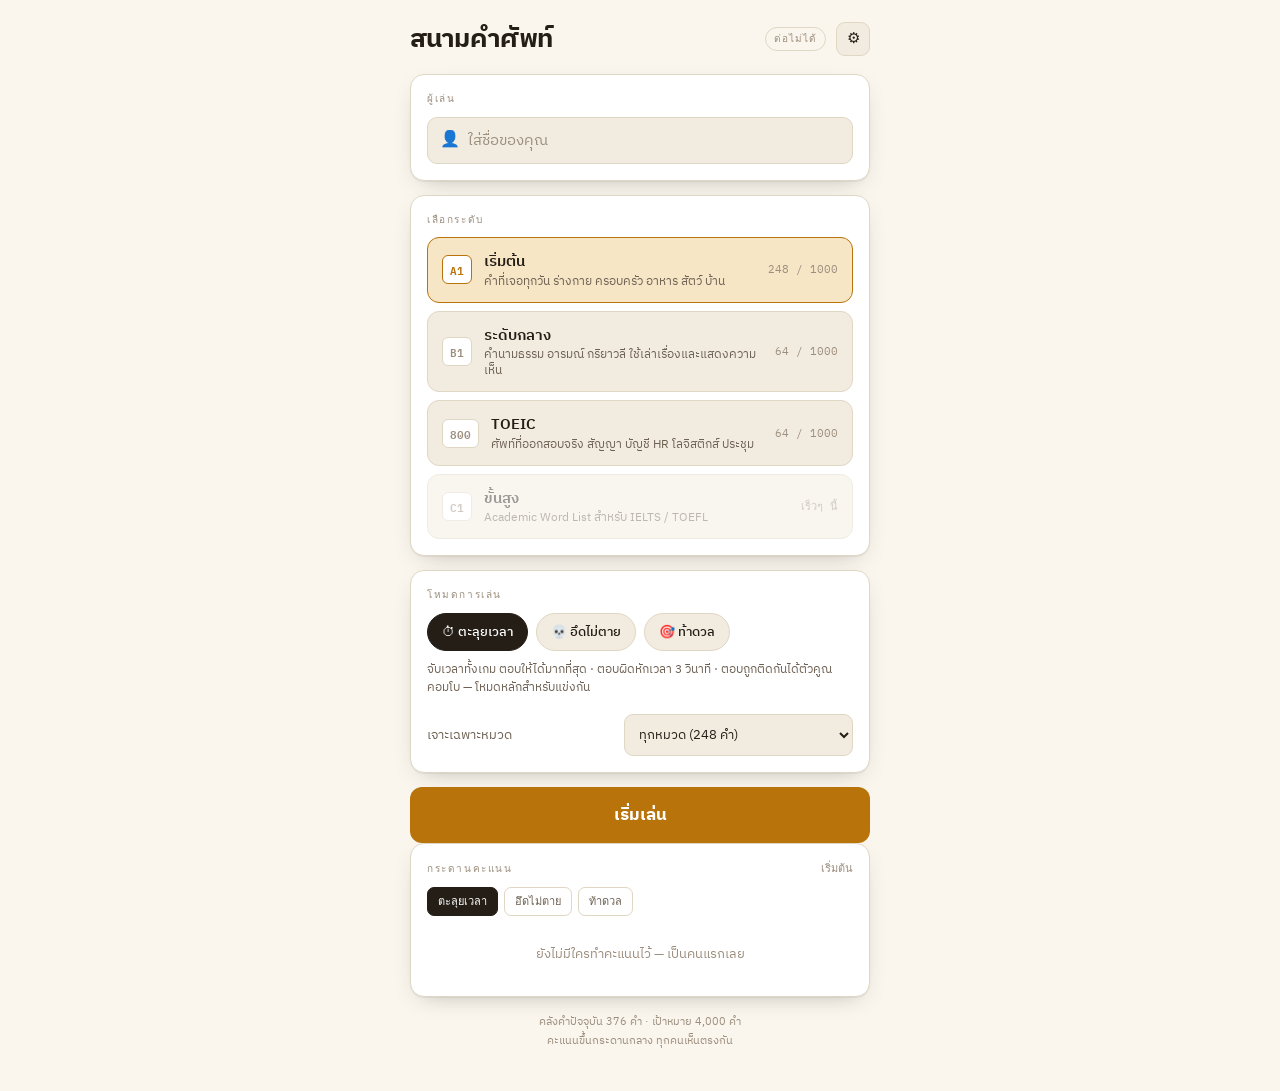
==== commit 578bb2a0: "เพิ่มคำศัพท์ระดับเริ่มต้น 200 คำ และเก็บกวาดโปรเจกต์ - หมวด "ร่างกายและสุขภาพ" 100 คำ (ใหม่) - หมวด " ====
--- a/vocab-arena-single.html
+++ b/vocab-arena-single.html
@@ -430,8 +430,8 @@
 
 window.VA_CONFIG = {
 
-  SUPABASE_URL: "",
-  SUPABASE_KEY: "",
+  SUPABASE_URL: "https://jisptboixukvtzevcktt.supabase.co",
+  SUPABASE_KEY: "eyJhbGciOiJIUzI1NiIsInR5cCI6IkpXVCJ9.eyJpc3MiOiJzdXBhYmFzZSIsInJlZiI6Imppc3B0Ym9peHVrdnR6ZXZja3R0Iiwicm9sZSI6ImFub24iLCJpYXQiOjE3ODgzOTYyOTIsImV4cCI6MjEwMzk3MjI5Mn0.pSnyS-h-OlQQy7g0F1KGLm1b4OYHMN53ExuP97C-kGU",
 
   /* ── กติกาเกม ปรับได้ตามใจ ───────────────────────────── */
   RULES: {
@@ -454,7 +454,7 @@
 };
 
 </script>
-<script>window.VA_DATA = {"starter":{"id":"starter","label":"เริ่มต้น","tier":"A1","blurb":"คำที่เจอทุกวัน ร่างกาย ครอบครัว อาหาร สัตว์ บ้าน","target":1000,"source":"seed-demo","words":[{"en":"Head","pos":"","th":"ศีรษะ","read":"เฮด","cat":"ร่างกาย"},{"en":"Hand","pos":"","th":"มือ","read":"แฮนด์","cat":"ร่างกาย"},{"en":"Eye","pos":"","th":"ตา","read":"อาย","cat":"ร่างกาย"},{"en":"Nose","pos":"","th":"จมูก","read":"โนซ","cat":"ร่างกาย"},{"en":"Mouth","pos":"","th":"ปาก","read":"เมาธ์","cat":"ร่างกาย"},{"en":"Ear","pos":"","th":"หู","read":"เอียร์","cat":"ร่างกาย"},{"en":"Foot","pos":"","th":"เท้า","read":"ฟุต","cat":"ร่างกาย"},{"en":"Hair","pos":"","th":"ผม","read":"แฮร์","cat":"ร่างกาย"},{"en":"Mother","pos":"","th":"แม่","read":"มา-เธอร์","cat":"ครอบครัว"},{"en":"Father","pos":"","th":"พ่อ","read":"ฟา-เธอร์","cat":"ครอบครัว"},{"en":"Sister","pos":"","th":"พี่สาว/น้องสาว","read":"ซิส-เตอร์","cat":"ครอบครัว"},{"en":"Brother","pos":"","th":"พี่ชาย/น้องชาย","read":"บรา-เธอร์","cat":"ครอบครัว"},{"en":"Baby","pos":"","th":"ทารก","read":"เบ-บี้","cat":"ครอบครัว"},{"en":"Friend","pos":"","th":"เพื่อน","read":"เฟรนด์","cat":"ครอบครัว"},{"en":"Family","pos":"","th":"ครอบครัว","read":"แฟม-มิ-ลี่","cat":"ครอบครัว"},{"en":"Child","pos":"","th":"เด็ก","read":"ไชลด์","cat":"ครอบครัว"},{"en":"Rice","pos":"","th":"ข้าว","read":"ไรซ์","cat":"อาหาร"},{"en":"Egg","pos":"","th":"ไข่","read":"เอก","cat":"อาหาร"},{"en":"Milk","pos":"","th":"นม","read":"มิลก์","cat":"อาหาร"},{"en":"Water","pos":"","th":"น้ำ","read":"วอ-เทอร์","cat":"อาหาร"},{"en":"Fish","pos":"","th":"ปลา","read":"ฟิช","cat":"อาหาร"},{"en":"Bread","pos":"","th":"ขนมปัง","read":"เบรด","cat":"อาหาร"},{"en":"Apple","pos":"","th":"แอปเปิล","read":"แอป-เปิ้ล","cat":"อาหาร"},{"en":"Sugar","pos":"","th":"น้ำตาล","read":"ชู-การ์","cat":"อาหาร"},{"en":"Dog","pos":"","th":"สุนัข","read":"ด็อก","cat":"สัตว์"},{"en":"Cat","pos":"","th":"แมว","read":"แคท","cat":"สัตว์"},{"en":"Bird","pos":"","th":"นก","read":"เบิร์ด","cat":"สัตว์"},{"en":"Cow","pos":"","th":"วัว","read":"คาว","cat":"สัตว์"},{"en":"Pig","pos":"","th":"หมู","read":"พิก","cat":"สัตว์"},{"en":"Horse","pos":"","th":"ม้า","read":"ฮอร์ส","cat":"สัตว์"},{"en":"Duck","pos":"","th":"เป็ด","read":"ดัก","cat":"สัตว์"},{"en":"Mouse","pos":"","th":"หนู","read":"เมาส์","cat":"สัตว์"},{"en":"Door","pos":"","th":"ประตู","read":"ดอร์","cat":"ในบ้าน"},{"en":"Window","pos":"","th":"หน้าต่าง","read":"วิน-โด","cat":"ในบ้าน"},{"en":"Table","pos":"","th":"โต๊ะ","read":"เท-เบิล","cat":"ในบ้าน"},{"en":"Chair","pos":"","th":"เก้าอี้","read":"แชร์","cat":"ในบ้าน"},{"en":"Bed","pos":"","th":"เตียง","read":"เบด","cat":"ในบ้าน"},{"en":"Kitchen","pos":"","th":"ห้องครัว","read":"คิท-เชน","cat":"ในบ้าน"},{"en":"Room","pos":"","th":"ห้อง","read":"รูม","cat":"ในบ้าน"},{"en":"Floor","pos":"","th":"พื้น","read":"ฟลอร์","cat":"ในบ้าน"},{"en":"Eat","pos":"","th":"กิน","read":"อีท","cat":"คำกริยา"},{"en":"Sleep","pos":"","th":"นอนหลับ","read":"สลีป","cat":"คำกริยา"},{"en":"Run","pos":"","th":"วิ่ง","read":"รัน","cat":"คำกริยา"},{"en":"Walk","pos":"","th":"เดิน","read":"วอล์ก","cat":"คำกริยา"},{"en":"Read","pos":"","th":"อ่าน","read":"รีด","cat":"คำกริยา"},{"en":"Write","pos":"","th":"เขียน","read":"ไรท์","cat":"คำกริยา"},{"en":"Buy","pos":"","th":"ซื้อ","read":"บาย","cat":"คำกริยา"},{"en":"Open","pos":"","th":"เปิด","read":"โอ-เพ่น","cat":"คำกริยา"},{"en":"Big","pos":"","th":"ใหญ่","read":"บิก","cat":"คำคุณศัพท์"},{"en":"Small","pos":"","th":"เล็ก","read":"สมอล","cat":"คำคุณศัพท์"},{"en":"Hot","pos":"","th":"ร้อน","read":"ฮอท","cat":"คำคุณศัพท์"},{"en":"Cold","pos":"","th":"หนาว","read":"โคลด์","cat":"คำคุณศัพท์"},{"en":"Fast","pos":"","th":"เร็ว","read":"ฟาสต์","cat":"คำคุณศัพท์"},{"en":"Slow","pos":"","th":"ช้า","read":"สโลว์","cat":"คำคุณศัพท์"},{"en":"New","pos":"","th":"ใหม่","read":"นิว","cat":"คำคุณศัพท์"},{"en":"Old","pos":"","th":"เก่า","read":"โอลด์","cat":"คำคุณศัพท์"},{"en":"Monday","pos":"","th":"วันจันทร์","read":"มัน-เดย์","cat":"เวลา"},{"en":"Year","pos":"","th":"ปี","read":"เยียร์","cat":"เวลา"},{"en":"Month","pos":"","th":"เดือน","read":"มันธ์","cat":"เวลา"},{"en":"Today","pos":"","th":"วันนี้","read":"ทู-เดย์","cat":"เวลา"},{"en":"Morning","pos":"","th":"ตอนเช้า","read":"มอร์-นิ่ง","cat":"เวลา"},{"en":"Night","pos":"","th":"กลางคืน","read":"ไนท์","cat":"เวลา"},{"en":"Hour","pos":"","th":"ชั่วโมง","read":"อาว-เออร์","cat":"เวลา"},{"en":"Week","pos":"","th":"สัปดาห์","read":"วีค","cat":"เวลา"}]},"middle":{"id":"middle","label":"ระดับกลาง","tier":"B1","blurb":"คำนามธรรม อารมณ์ กริยาวลี ใช้เล่าเรื่องและแสดงความเห็น","target":1000,"source":"seed-demo","words":[{"en":"Anxious","pos":"","th":"วิตกกังวล","read":"แอง-เชิส","cat":"อารมณ์"},{"en":"Confident","pos":"","th":"มั่นใจ","read":"คอน-ฟิ-เดนท์","cat":"อารมณ์"},{"en":"Grateful","pos":"","th":"รู้สึกขอบคุณ","read":"เกรท-ฟุล","cat":"อารมณ์"},{"en":"Jealous","pos":"","th":"อิจฉา","read":"เจล-ลัส","cat":"อารมณ์"},{"en":"Lonely","pos":"","th":"เหงา","read":"โลน-ลี่","cat":"อารมณ์"},{"en":"Proud","pos":"","th":"ภูมิใจ","read":"พราวด์","cat":"อารมณ์"},{"en":"Curious","pos":"","th":"อยากรู้อยากเห็น","read":"คิว-เรียส","cat":"อารมณ์"},{"en":"Frustrated","pos":"","th":"หงุดหงิดคับข้องใจ","read":"ฟรัส-เทรท-เท็ด","cat":"อารมณ์"},{"en":"Reliable","pos":"","th":"น่าเชื่อถือ","read":"รี-ไล-อะ-เบิล","cat":"นิสัยคน"},{"en":"Generous","pos":"","th":"ใจกว้าง","read":"เจน-เนอ-รัส","cat":"นิสัยคน"},{"en":"Stubborn","pos":"","th":"ดื้อรั้น","read":"สตับ-เบิร์น","cat":"นิสัยคน"},{"en":"Honest","pos":"","th":"ซื่อสัตย์","read":"ออน-เนสท์","cat":"นิสัยคน"},{"en":"Polite","pos":"","th":"สุภาพ","read":"โพ-ไลท์","cat":"นิสัยคน"},{"en":"Ambitious","pos":"","th":"ทะเยอทะยาน","read":"แอม-บิ-เชิส","cat":"นิสัยคน"},{"en":"Cautious","pos":"","th":"ระมัดระวัง","read":"คอ-เชิส","cat":"นิสัยคน"},{"en":"Talented","pos":"","th":"มีพรสวรรค์","read":"แท-เลน-เท็ด","cat":"นิสัยคน"},{"en":"Improve","pos":"","th":"ทำให้ดีขึ้น","read":"อิม-พรูฟ","cat":"คำกริยา"},{"en":"Achieve","pos":"","th":"บรรลุผลสำเร็จ","read":"อะ-ชีฟ","cat":"คำกริยา"},{"en":"Avoid","pos":"","th":"หลีกเลี่ยง","read":"อะ-วอยด์","cat":"คำกริยา"},{"en":"Encourage","pos":"","th":"ให้กำลังใจ","read":"เอน-เค-อะ-เรจ","cat":"คำกริยา"},{"en":"Complain","pos":"","th":"บ่น/ร้องเรียน","read":"คอม-เพลน","cat":"คำกริยา"},{"en":"Suggest","pos":"","th":"เสนอแนะ","read":"ซัก-เจสท์","cat":"คำกริยา"},{"en":"Realize","pos":"","th":"ตระหนักได้","read":"รี-เรอ-ไลซ์","cat":"คำกริยา"},{"en":"Prevent","pos":"","th":"ป้องกันไม่ให้เกิด","read":"พรี-เวนท์","cat":"คำกริยา"},{"en":"Neighbor","pos":"","th":"เพื่อนบ้าน","read":"เน-เบอร์","cat":"สังคม"},{"en":"Relationship","pos":"","th":"ความสัมพันธ์","read":"รี-เล-ชัน-ชิพ","cat":"สังคม"},{"en":"Community","pos":"","th":"ชุมชน","read":"คอม-มิว-นิ-ตี้","cat":"สังคม"},{"en":"Culture","pos":"","th":"วัฒนธรรม","read":"คัล-เชอร์","cat":"สังคม"},{"en":"Tradition","pos":"","th":"ประเพณี","read":"ทรา-ดิ-ชัน","cat":"สังคม"},{"en":"Opportunity","pos":"","th":"โอกาส","read":"ออพ-เพอร์-ทู-นิ-ตี้","cat":"สังคม"},{"en":"Responsibility","pos":"","th":"ความรับผิดชอบ","read":"รี-สปอน-ซิ-บิ-ลิ-ตี้","cat":"สังคม"},{"en":"Experience","pos":"","th":"ประสบการณ์","read":"เอ็กซ์-เพีย-เรียนซ์","cat":"สังคม"},{"en":"Knowledge","pos":"","th":"ความรู้","read":"นอล-เลจ","cat":"การศึกษา"},{"en":"Research","pos":"","th":"งานวิจัย","read":"รี-เสิร์ช","cat":"การศึกษา"},{"en":"Subject","pos":"","th":"วิชา","read":"ซับ-เจกต์","cat":"การศึกษา"},{"en":"Degree","pos":"","th":"ปริญญา","read":"ดี-กรี","cat":"การศึกษา"},{"en":"Homework","pos":"","th":"การบ้าน","read":"โฮม-เวิร์ก","cat":"การศึกษา"},{"en":"Deadline","pos":"","th":"กำหนดส่ง","read":"เดด-ไลน์","cat":"การศึกษา"},{"en":"Result","pos":"","th":"ผลลัพธ์","read":"รี-ซัลท์","cat":"การศึกษา"},{"en":"Progress","pos":"","th":"ความคืบหน้า","read":"โพร-เกรส","cat":"การศึกษา"},{"en":"Weather","pos":"","th":"สภาพอากาศ","read":"เว-เธอร์","cat":"ธรรมชาติ"},{"en":"Climate","pos":"","th":"ภูมิอากาศ","read":"ไคล-เมท","cat":"ธรรมชาติ"},{"en":"Pollution","pos":"","th":"มลพิษ","read":"พอล-ลู-ชัน","cat":"ธรรมชาติ"},{"en":"Forest","pos":"","th":"ป่าไม้","read":"ฟอ-เรสท์","cat":"ธรรมชาติ"},{"en":"Earthquake","pos":"","th":"แผ่นดินไหว","read":"เอิร์ธ-เควก","cat":"ธรรมชาติ"},{"en":"Flood","pos":"","th":"น้ำท่วม","read":"ฟลัด","cat":"ธรรมชาติ"},{"en":"Drought","pos":"","th":"ภัยแล้ง","read":"เดราท์","cat":"ธรรมชาติ"},{"en":"Wildlife","pos":"","th":"สัตว์ป่า","read":"ไวลด์-ไลฟ์","cat":"ธรรมชาติ"},{"en":"Give up","pos":"","th":"ยอมแพ้","read":"กิฟ-อัพ","cat":"กริยาวลี"},{"en":"Look after","pos":"","th":"ดูแล","read":"ลุค-อาฟ-เตอร์","cat":"กริยาวลี"},{"en":"Put off","pos":"","th":"เลื่อนออกไป","read":"พุท-ออฟ","cat":"กริยาวลี"},{"en":"Find out","pos":"","th":"สืบจนรู้","read":"ไฟนด์-เอาท์","cat":"กริยาวลี"},{"en":"Get along","pos":"","th":"เข้ากันได้ดี","read":"เก็ท-อะ-ลอง","cat":"กริยาวลี"},{"en":"Run out","pos":"","th":"ใช้จนหมด","read":"รัน-เอาท์","cat":"กริยาวลี"},{"en":"Turn down","pos":"","th":"ปฏิเสธข้อเสนอ","read":"เทิร์น-ดาวน์","cat":"กริยาวลี"},{"en":"Bring up","pos":"","th":"เลี้ยงดู/หยิบยกขึ้นมา","read":"บริง-อัพ","cat":"กริยาวลี"},{"en":"Solution","pos":"","th":"ทางแก้ปัญหา","read":"โซ-ลู-ชัน","cat":"นามธรรม"},{"en":"Purpose","pos":"","th":"จุดมุ่งหมาย","read":"เพอร์-เพิส","cat":"นามธรรม"},{"en":"Advantage","pos":"","th":"ข้อได้เปรียบ","read":"แอด-แวน-เทจ","cat":"นามธรรม"},{"en":"Impact","pos":"","th":"ผลกระทบ","read":"อิม-แพกต์","cat":"นามธรรม"},{"en":"Effort","pos":"","th":"ความพยายาม","read":"เอฟ-เฟิร์ท","cat":"นามธรรม"},{"en":"Confidence","pos":"","th":"ความมั่นใจ","read":"คอน-ฟิ-เดนซ์","cat":"นามธรรม"},{"en":"Failure","pos":"","th":"ความล้มเหลว","read":"เฟล-เยอร์","cat":"นามธรรม"},{"en":"Decision","pos":"","th":"การตัดสินใจ","read":"ดี-ซิ-ชัน","cat":"นามธรรม"}]},"toeic":{"id":"toeic","label":"TOEIC","tier":"800","blurb":"ศัพท์ที่ออกสอบจริง สัญญา บัญชี HR โลจิสติกส์ ประชุม","target":1000,"source":"seed-demo","words":[{"en":"Agreement","pos":"","th":"ข้อตกลง","read":"อะ-กรี-เมนท์","cat":"สัญญา"},{"en":"Contract","pos":"","th":"สัญญา","read":"คอน-แทรกต์","cat":"สัญญา"},{"en":"Clause","pos":"","th":"ข้อความในสัญญา","read":"คลอส","cat":"สัญญา"},{"en":"Liability","pos":"","th":"ความรับผิดตามกฎหมาย","read":"ไล-อะ-บิ-ลิ-ตี้","cat":"สัญญา"},{"en":"Comply","pos":"","th":"ปฏิบัติตามข้อกำหนด","read":"คอม-พลาย","cat":"สัญญา"},{"en":"Terminate","pos":"","th":"บอกเลิก/ยุติ","read":"เทอร์-มิ-เนท","cat":"สัญญา"},{"en":"Negotiate","pos":"","th":"เจรจาต่อรอง","read":"นี-โก-ชิ-เอท","cat":"สัญญา"},{"en":"Amendment","pos":"","th":"การแก้ไขเพิ่มเติม","read":"อะ-เมนด์-เมนท์","cat":"สัญญา"},{"en":"Recruit","pos":"","th":"สรรหาพนักงาน","read":"รี-ครูท","cat":"บุคลากร"},{"en":"Applicant","pos":"","th":"ผู้สมัครงาน","read":"แอพ-พลิ-เคินท์","cat":"บุคลากร"},{"en":"Resume","pos":"","th":"ประวัติย่อสมัครงาน","read":"เร-ซู-เม่","cat":"บุคลากร"},{"en":"Promotion","pos":"","th":"การเลื่อนตำแหน่ง","read":"โพร-โม-ชัน","cat":"บุคลากร"},{"en":"Benefits","pos":"","th":"สวัสดิการ","read":"เบ-เน-ฟิทส์","cat":"บุคลากร"},{"en":"Retirement","pos":"","th":"การเกษียณอายุ","read":"รี-ไท-เออร์-เมนท์","cat":"บุคลากร"},{"en":"Supervisor","pos":"","th":"หัวหน้างาน","read":"ซู-เปอร์-ไว-เซอร์","cat":"บุคลากร"},{"en":"Personnel","pos":"","th":"บุคลากรทั้งหมด","read":"เพอร์-เซอ-เนล","cat":"บุคลากร"},{"en":"Invoice","pos":"","th":"ใบแจ้งหนี้","read":"อิน-วอยซ์","cat":"การเงิน"},{"en":"Budget","pos":"","th":"งบประมาณ","read":"บัด-เจ็ท","cat":"การเงิน"},{"en":"Expense","pos":"","th":"ค่าใช้จ่าย","read":"เอ็กซ์-เพนซ์","cat":"การเงิน"},{"en":"Revenue","pos":"","th":"รายได้","read":"เรฟ-เว-นิว","cat":"การเงิน"},{"en":"Deposit","pos":"","th":"เงินมัดจำ","read":"ดี-พอ-สิท","cat":"การเงิน"},{"en":"Refund","pos":"","th":"การคืนเงิน","read":"รี-ฟันด์","cat":"การเงิน"},{"en":"Audit","pos":"","th":"การตรวจสอบบัญชี","read":"ออ-ดิท","cat":"การเงิน"},{"en":"Fiscal","pos":"","th":"เกี่ยวกับการคลัง","read":"ฟิส-เคิล","cat":"การเงิน"},{"en":"Advertisement","pos":"","th":"โฆษณา","read":"แอด-เวอร์-ไทซ์-เมนท์","cat":"การตลาด"},{"en":"Campaign","pos":"","th":"แคมเปญรณรงค์","read":"แคม-เพน","cat":"การตลาด"},{"en":"Brand","pos":"","th":"ตราสินค้า","read":"แบรนด์","cat":"การตลาด"},{"en":"Survey","pos":"","th":"การสำรวจความเห็น","read":"เซอร์-เวย์","cat":"การตลาด"},{"en":"Competitor","pos":"","th":"คู่แข่ง","read":"คอม-เพ-ทิ-เทอร์","cat":"การตลาด"},{"en":"Discount","pos":"","th":"ส่วนลด","read":"ดิส-เคานท์","cat":"การตลาด"},{"en":"Launch","pos":"","th":"เปิดตัวสินค้า","read":"ลอนช์","cat":"การตลาด"},{"en":"Feedback","pos":"","th":"ผลตอบรับ","read":"ฟีด-แบ็ก","cat":"การตลาด"},{"en":"Agenda","pos":"","th":"วาระการประชุม","read":"อะ-เจน-ดา","cat":"สำนักงาน"},{"en":"Minutes","pos":"","th":"รายงานการประชุม","read":"มิ-นิทส์","cat":"สำนักงาน"},{"en":"Schedule","pos":"","th":"ตารางเวลา","read":"สเก-จูล","cat":"สำนักงาน"},{"en":"Attach","pos":"","th":"แนบเอกสาร","read":"อะ-แทช","cat":"สำนักงาน"},{"en":"Postpone","pos":"","th":"เลื่อนกำหนด","read":"โพสท์-โพน","cat":"สำนักงาน"},{"en":"Confirm","pos":"","th":"ยืนยัน","read":"คอน-เฟิร์ม","cat":"สำนักงาน"},{"en":"Reminder","pos":"","th":"ข้อความเตือน","read":"รี-ไมนด์-เดอร์","cat":"สำนักงาน"},{"en":"Draft","pos":"","th":"ฉบับร่าง","read":"ดราฟท์","cat":"สำนักงาน"},{"en":"Shipment","pos":"","th":"การจัดส่งสินค้า","read":"ชิพ-เมนท์","cat":"โลจิสติกส์"},{"en":"Warehouse","pos":"","th":"คลังสินค้า","read":"แวร์-เฮาส์","cat":"โลจิสติกส์"},{"en":"Inventory","pos":"","th":"สินค้าคงคลัง","read":"อิน-เวน-ทอ-รี่","cat":"โลจิสติกส์"},{"en":"Delay","pos":"","th":"ความล่าช้า","read":"ดี-เลย์","cat":"โลจิสติกส์"},{"en":"Supplier","pos":"","th":"ผู้จัดหาสินค้า","read":"ซัพ-พลาย-เออร์","cat":"โลจิสติกส์"},{"en":"Freight","pos":"","th":"ค่าขนส่งสินค้า","read":"เฟรท","cat":"โลจิสติกส์"},{"en":"Purchase","pos":"","th":"การสั่งซื้อ","read":"เพอร์-เชิส","cat":"โลจิสติกส์"},{"en":"Delivery","pos":"","th":"การส่งมอบ","read":"ดี-ลิ-เวอ-รี่","cat":"โลจิสติกส์"},{"en":"Itinerary","pos":"","th":"กำหนดการเดินทาง","read":"ไอ-ทิ-เนอ-รา-รี่","cat":"เดินทางธุรกิจ"},{"en":"Reservation","pos":"","th":"การจองล่วงหน้า","read":"เร-เซอร์-เว-ชัน","cat":"เดินทางธุรกิจ"},{"en":"Accommodation","pos":"","th":"ที่พัก","read":"อะ-คอม-โม-เด-ชัน","cat":"เดินทางธุรกิจ"},{"en":"Boarding","pos":"","th":"การขึ้นเครื่อง","read":"บอร์ด-ดิ้ง","cat":"เดินทางธุรกิจ"},{"en":"Reimburse","pos":"","th":"เบิกเงินคืน","read":"รี-อิม-เบิร์ส","cat":"เดินทางธุรกิจ"},{"en":"Conference","pos":"","th":"การประชุมใหญ่","read":"คอน-เฟอ-เรนซ์","cat":"เดินทางธุรกิจ"},{"en":"Venue","pos":"","th":"สถานที่จัดงาน","read":"เว-นิว","cat":"เดินทางธุรกิจ"},{"en":"Registration","pos":"","th":"การลงทะเบียน","read":"เร-จิส-เทร-ชัน","cat":"เดินทางธุรกิจ"},{"en":"Assembly","pos":"","th":"การประกอบชิ้นส่วน","read":"อะ-เซม-บลี่","cat":"การผลิต"},{"en":"Maintenance","pos":"","th":"การบำรุงรักษา","read":"เมน-เท-เนินซ์","cat":"การผลิต"},{"en":"Facility","pos":"","th":"โรงงาน/สถานที่","read":"ฟะ-ซิ-ลิ-ตี้","cat":"การผลิต"},{"en":"Equipment","pos":"","th":"อุปกรณ์","read":"อิ-ควิพ-เมนท์","cat":"การผลิต"},{"en":"Defect","pos":"","th":"ข้อบกพร่อง","read":"ดี-เฟกต์","cat":"การผลิต"},{"en":"Efficiency","pos":"","th":"ประสิทธิภาพ","read":"อิ-ฟิ-เชิน-ซี่","cat":"การผลิต"},{"en":"Quality","pos":"","th":"คุณภาพ","read":"ควอ-ลิ-ตี้","cat":"การผลิต"},{"en":"Safety","pos":"","th":"ความปลอดภัย","read":"เซฟ-ที่","cat":"การผลิต"}]},"advanced":{"id":"advanced","label":"ขั้นสูง","tier":"C1","blurb":"Academic Word List สำหรับ IELTS / TOEFL","target":1000,"source":"pending","words":[]}};</script>
+<script>window.VA_DATA = {"starter":{"id":"starter","label":"เริ่มต้น","tier":"A1","blurb":"คำที่เจอทุกวัน ร่างกาย ครอบครัว อาหาร สัตว์ บ้าน","target":1000,"source":"curated-v1","words":[{"en":"Body","pos":"n.","th":"ร่างกาย","read":"บอ-ดี้","cat":"ร่างกายและสุขภาพ"},{"en":"Head","pos":"n.","th":"ศีรษะ","read":"เฮด","cat":"ร่างกายและสุขภาพ"},{"en":"Hair","pos":"n.","th":"เส้นผม","read":"แฮร์","cat":"ร่างกายและสุขภาพ"},{"en":"Face","pos":"n.","th":"ใบหน้า","read":"เฟซ","cat":"ร่างกายและสุขภาพ"},{"en":"Forehead","pos":"n.","th":"หน้าผาก","read":"ฟอ-เฮด","cat":"ร่างกายและสุขภาพ"},{"en":"Eye","pos":"n.","th":"ดวงตา","read":"อาย","cat":"ร่างกายและสุขภาพ"},{"en":"Eyebrow","pos":"n.","th":"คิ้ว","read":"อาย-เบรา","cat":"ร่างกายและสุขภาพ"},{"en":"Eyelash","pos":"n.","th":"ขนตา","read":"อาย-แลช","cat":"ร่างกายและสุขภาพ"},{"en":"Nose","pos":"n.","th":"จมูก","read":"โนซ","cat":"ร่างกายและสุขภาพ"},{"en":"Ear","pos":"n.","th":"หู","read":"เอียร์","cat":"ร่างกายและสุขภาพ"},{"en":"Mouth","pos":"n.","th":"ปาก","read":"เมาธ์","cat":"ร่างกายและสุขภาพ"},{"en":"Lip","pos":"n.","th":"ริมฝีปาก","read":"ลิพ","cat":"ร่างกายและสุขภาพ"},{"en":"Tooth","pos":"n.","th":"ฟัน","read":"ทูธ","cat":"ร่างกายและสุขภาพ"},{"en":"Tongue","pos":"n.","th":"ลิ้น","read":"ทัง","cat":"ร่างกายและสุขภาพ"},{"en":"Chin","pos":"n.","th":"คาง","read":"ชิน","cat":"ร่างกายและสุขภาพ"},{"en":"Cheek","pos":"n.","th":"แก้ม","read":"ชีค","cat":"ร่างกายและสุขภาพ"},{"en":"Jaw","pos":"n.","th":"ขากรรไกร","read":"จอ","cat":"ร่างกายและสุขภาพ"},{"en":"Beard","pos":"n.","th":"เครา","read":"เบียร์ด","cat":"ร่างกายและสุขภาพ"},{"en":"Neck","pos":"n.","th":"คอ","read":"เน็ค","cat":"ร่างกายและสุขภาพ"},{"en":"Shoulder","pos":"n.","th":"หัวไหล่","read":"โชล-เดอร์","cat":"ร่างกายและสุขภาพ"},{"en":"Arm","pos":"n.","th":"แขน","read":"อาร์ม","cat":"ร่างกายและสุขภาพ"},{"en":"Elbow","pos":"n.","th":"ข้อศอก","read":"เอล-โบ","cat":"ร่างกายและสุขภาพ"},{"en":"Wrist","pos":"n.","th":"ข้อมือ","read":"ริสท์","cat":"ร่างกายและสุขภาพ"},{"en":"Hand","pos":"n.","th":"มือ","read":"แฮนด์","cat":"ร่างกายและสุขภาพ"},{"en":"Palm","pos":"n.","th":"ฝ่ามือ","read":"พาล์ม","cat":"ร่างกายและสุขภาพ"},{"en":"Finger","pos":"n.","th":"นิ้วมือ","read":"ฟิง-เกอร์","cat":"ร่างกายและสุขภาพ"},{"en":"Thumb","pos":"n.","th":"นิ้วโป้ง","read":"ธัม","cat":"ร่างกายและสุขภาพ"},{"en":"Nail","pos":"n.","th":"เล็บ","read":"เนล","cat":"ร่างกายและสุขภาพ"},{"en":"Chest","pos":"n.","th":"หน้าอก","read":"เชสท์","cat":"ร่างกายและสุขภาพ"},{"en":"Back","pos":"n.","th":"แผ่นหลัง","read":"แบ็ค","cat":"ร่างกายและสุขภาพ"},{"en":"Stomach","pos":"n.","th":"ท้อง","read":"สตัม-เมิค","cat":"ร่างกายและสุขภาพ"},{"en":"Waist","pos":"n.","th":"เอว","read":"เวสท์","cat":"ร่างกายและสุขภาพ"},{"en":"Hip","pos":"n.","th":"สะโพก","read":"ฮิพ","cat":"ร่างกายและสุขภาพ"},{"en":"Leg","pos":"n.","th":"ขา","read":"เลก","cat":"ร่างกายและสุขภาพ"},{"en":"Knee","pos":"n.","th":"หัวเข่า","read":"นี","cat":"ร่างกายและสุขภาพ"},{"en":"Ankle","pos":"n.","th":"ข้อเท้า","read":"แอง-เคิล","cat":"ร่างกายและสุขภาพ"},{"en":"Foot","pos":"n.","th":"เท้า","read":"ฟุต","cat":"ร่างกายและสุขภาพ"},{"en":"Toe","pos":"n.","th":"นิ้วเท้า","read":"โท","cat":"ร่างกายและสุขภาพ"},{"en":"Heel","pos":"n.","th":"ส้นเท้า","read":"ฮีล","cat":"ร่างกายและสุขภาพ"},{"en":"Skin","pos":"n.","th":"ผิวหนัง","read":"สกิน","cat":"ร่างกายและสุขภาพ"},{"en":"Bone","pos":"n.","th":"กระดูก","read":"โบน","cat":"ร่างกายและสุขภาพ"},{"en":"Rib","pos":"n.","th":"ซี่โครง","read":"ริบ","cat":"ร่างกายและสุขภาพ"},{"en":"Blood","pos":"n.","th":"เลือด","read":"บลัด","cat":"ร่างกายและสุขภาพ"},{"en":"Heart","pos":"n.","th":"หัวใจ","read":"ฮาร์ท","cat":"ร่างกายและสุขภาพ"},{"en":"Brain","pos":"n.","th":"สมอง","read":"เบรน","cat":"ร่างกายและสุขภาพ"},{"en":"Lung","pos":"n.","th":"ปอด","read":"ลัง","cat":"ร่างกายและสุขภาพ"},{"en":"Liver","pos":"n.","th":"ตับ","read":"ลิ-เวอร์","cat":"ร่างกายและสุขภาพ"},{"en":"Kidney","pos":"n.","th":"ไต","read":"คิด-นี่","cat":"ร่างกายและสุขภาพ"},{"en":"Muscle","pos":"n.","th":"กล้ามเนื้อ","read":"มัส-เซิล","cat":"ร่างกายและสุขภาพ"},{"en":"Voice","pos":"n.","th":"เสียงพูด","read":"วอยซ์","cat":"ร่างกายและสุขภาพ"},{"en":"Breath","pos":"n.","th":"ลมหายใจ","read":"เบรธ","cat":"ร่างกายและสุขภาพ"},{"en":"Tear","pos":"n.","th":"น้ำตา","read":"เทียร์","cat":"ร่างกายและสุขภาพ"},{"en":"Sweat","pos":"n.","th":"เหงื่อ","read":"สเวท","cat":"ร่างกายและสุขภาพ"},{"en":"Sick","pos":"adj.","th":"ป่วย","read":"ซิค","cat":"ร่างกายและสุขภาพ"},{"en":"Ill","pos":"adj.","th":"ไม่สบาย","read":"อิล","cat":"ร่างกายและสุขภาพ"},{"en":"Healthy","pos":"adj.","th":"สุขภาพดี","read":"เฮล-ธี","cat":"ร่างกายและสุขภาพ"},{"en":"Strong","pos":"adj.","th":"แข็งแรง","read":"สตรอง","cat":"ร่างกายและสุขภาพ"},{"en":"Weak","pos":"adj.","th":"อ่อนแอ","read":"วีค","cat":"ร่างกายและสุขภาพ"},{"en":"Tired","pos":"adj.","th":"เหนื่อย","read":"ไท-เออร์ด","cat":"ร่างกายและสุขภาพ"},{"en":"Sleepy","pos":"adj.","th":"ง่วงนอน","read":"สลี-พี่","cat":"ร่างกายและสุขภาพ"},{"en":"Dizzy","pos":"adj.","th":"เวียนหัว","read":"ดิซ-ซี่","cat":"ร่างกายและสุขภาพ"},{"en":"Swollen","pos":"adj.","th":"บวม","read":"สโว-เลิน","cat":"ร่างกายและสุขภาพ"},{"en":"Blind","pos":"adj.","th":"ตาบอด","read":"ไบลนด์","cat":"ร่างกายและสุขภาพ"},{"en":"Deaf","pos":"adj.","th":"หูหนวก","read":"เดฟ","cat":"ร่างกายและสุขภาพ"},{"en":"Pain","pos":"n.","th":"ความเจ็บปวด","read":"เพน","cat":"ร่างกายและสุขภาพ"},{"en":"Hurt","pos":"v.","th":"ทำให้เจ็บ","read":"เฮิร์ท","cat":"ร่างกายและสุขภาพ"},{"en":"Fever","pos":"n.","th":"ไข้","read":"ฟี-เวอร์","cat":"ร่างกายและสุขภาพ"},{"en":"Cough","pos":"v.","th":"ไอ","read":"คอฟ","cat":"ร่างกายและสุขภาพ"},{"en":"Sneeze","pos":"v.","th":"จาม","read":"สนีซ","cat":"ร่างกายและสุขภาพ"},{"en":"Flu","pos":"n.","th":"ไข้หวัดใหญ่","read":"ฟลู","cat":"ร่างกายและสุขภาพ"},{"en":"Headache","pos":"n.","th":"อาการปวดหัว","read":"เฮด-เอค","cat":"ร่างกายและสุขภาพ"},{"en":"Stomachache","pos":"n.","th":"อาการปวดท้อง","read":"สตัม-เมิค-เอค","cat":"ร่างกายและสุขภาพ"},{"en":"Toothache","pos":"n.","th":"อาการปวดฟัน","read":"ทูธ-เอค","cat":"ร่างกายและสุขภาพ"},{"en":"Cavity","pos":"n.","th":"ฟันผุ","read":"แค-วิ-ตี้","cat":"ร่างกายและสุขภาพ"},{"en":"Symptom","pos":"n.","th":"อาการของโรค","read":"ซิม-ทึม","cat":"ร่างกายและสุขภาพ"},{"en":"Itch","pos":"v.","th":"คัน","read":"อิทช์","cat":"ร่างกายและสุขภาพ"},{"en":"Vomit","pos":"v.","th":"อาเจียน","read":"วอ-มิท","cat":"ร่างกายและสุขภาพ"},{"en":"Allergy","pos":"n.","th":"ภูมิแพ้","read":"แอล-เลอ-จี้","cat":"ร่างกายและสุขภาพ"},{"en":"Germ","pos":"n.","th":"เชื้อโรค","read":"เจิร์ม","cat":"ร่างกายและสุขภาพ"},{"en":"Wound","pos":"n.","th":"บาดแผล","read":"วูนด์","cat":"ร่างกายและสุขภาพ"},{"en":"Bruise","pos":"n.","th":"รอยฟกช้ำ","read":"บรูซ","cat":"ร่างกายและสุขภาพ"},{"en":"Burn","pos":"n.","th":"แผลไฟไหม้","read":"เบิร์น","cat":"ร่างกายและสุขภาพ"},{"en":"Scar","pos":"n.","th":"รอยแผลเป็น","read":"สการ์","cat":"ร่างกายและสุขภาพ"},{"en":"Injury","pos":"n.","th":"การบาดเจ็บ","read":"อิน-จู-รี่","cat":"ร่างกายและสุขภาพ"},{"en":"Medicine","pos":"n.","th":"ยา","read":"เมด-ดิ-ซิน","cat":"ร่างกายและสุขภาพ"},{"en":"Pill","pos":"n.","th":"ยาเม็ด","read":"พิล","cat":"ร่างกายและสุขภาพ"},{"en":"Doctor","pos":"n.","th":"แพทย์","read":"ด็อก-เตอร์","cat":"ร่างกายและสุขภาพ"},{"en":"Nurse","pos":"n.","th":"พยาบาล","read":"เนิร์ส","cat":"ร่างกายและสุขภาพ"},{"en":"Dentist","pos":"n.","th":"ทันตแพทย์","read":"เดน-ทิสต์","cat":"ร่างกายและสุขภาพ"},{"en":"Hospital","pos":"n.","th":"โรงพยาบาล","read":"ฮอส-พิ-เทิล","cat":"ร่างกายและสุขภาพ"},{"en":"Clinic","pos":"n.","th":"คลินิก","read":"คลิ-นิค","cat":"ร่างกายและสุขภาพ"},{"en":"Pharmacy","pos":"n.","th":"ร้านขายยา","read":"ฟาร์-มา-ซี่","cat":"ร่างกายและสุขภาพ"},{"en":"Patient","pos":"n.","th":"ผู้ป่วย","read":"เพ-เชินท์","cat":"ร่างกายและสุขภาพ"},{"en":"Treatment","pos":"n.","th":"การรักษา","read":"ทรีท-เมนท์","cat":"ร่างกายและสุขภาพ"},{"en":"Injection","pos":"n.","th":"การฉีดยา","read":"อิน-เจ็ค-ชัน","cat":"ร่างกายและสุขภาพ"},{"en":"Vaccine","pos":"n.","th":"วัคซีน","read":"แวค-ซีน","cat":"ร่างกายและสุขภาพ"},{"en":"Bandage","pos":"n.","th":"ผ้าพันแผล","read":"แบน-เดจ","cat":"ร่างกายและสุขภาพ"},{"en":"Mask","pos":"n.","th":"หน้ากากอนามัย","read":"มาสก์","cat":"ร่างกายและสุขภาพ"},{"en":"Exercise","pos":"n.","th":"การออกกำลังกาย","read":"เอ็ก-เซอร์-ไซส์","cat":"ร่างกายและสุขภาพ"},{"en":"Rest","pos":"n.","th":"การพักผ่อน","read":"เรสท์","cat":"ร่างกายและสุขภาพ"},{"en":"Family","pos":"n.","th":"ครอบครัว","read":"แฟม-มิ-ลี่","cat":"ครอบครัวและผู้คน"},{"en":"Parents","pos":"n.","th":"พ่อแม่","read":"แพ-เรินทส์","cat":"ครอบครัวและผู้คน"},{"en":"Mother","pos":"n.","th":"แม่","read":"มา-เธอร์","cat":"ครอบครัวและผู้คน"},{"en":"Father","pos":"n.","th":"พ่อ","read":"ฟา-เธอร์","cat":"ครอบครัวและผู้คน"},{"en":"Son","pos":"n.","th":"ลูกชาย","read":"ซัน","cat":"ครอบครัวและผู้คน"},{"en":"Daughter","pos":"n.","th":"ลูกสาว","read":"ดอ-เทอร์","cat":"ครอบครัวและผู้คน"},{"en":"Brother","pos":"n.","th":"พี่ชาย/น้องชาย","read":"บรา-เธอร์","cat":"ครอบครัวและผู้คน"},{"en":"Sister","pos":"n.","th":"พี่สาว/น้องสาว","read":"ซิส-เตอร์","cat":"ครอบครัวและผู้คน"},{"en":"Baby","pos":"n.","th":"ทารก","read":"เบ-บี้","cat":"ครอบครัวและผู้คน"},{"en":"Child","pos":"n.","th":"เด็ก","read":"ไชลด์","cat":"ครอบครัวและผู้คน"},{"en":"Grandmother","pos":"n.","th":"ย่า/ยาย","read":"แกรนด์-มา-เธอร์","cat":"ครอบครัวและผู้คน"},{"en":"Grandfather","pos":"n.","th":"ปู่/ตา","read":"แกรนด์-ฟา-เธอร์","cat":"ครอบครัวและผู้คน"},{"en":"Grandson","pos":"n.","th":"หลานชาย","read":"แกรนด์-ซัน","cat":"ครอบครัวและผู้คน"},{"en":"Granddaughter","pos":"n.","th":"หลานสาว","read":"แกรนด์-ดอ-เทอร์","cat":"ครอบครัวและผู้คน"},{"en":"Uncle","pos":"n.","th":"ลุง/น้าชาย","read":"อัง-เคิล","cat":"ครอบครัวและผู้คน"},{"en":"Aunt","pos":"n.","th":"ป้า/น้าสาว","read":"อานท์","cat":"ครอบครัวและผู้คน"},{"en":"Cousin","pos":"n.","th":"ลูกพี่ลูกน้อง","read":"คัส-ซิน","cat":"ครอบครัวและผู้คน"},{"en":"Nephew","pos":"n.","th":"หลานชายของพี่น้อง","read":"เนฟ-ฟิว","cat":"ครอบครัวและผู้คน"},{"en":"Niece","pos":"n.","th":"หลานสาวของพี่น้อง","read":"นีซ","cat":"ครอบครัวและผู้คน"},{"en":"Husband","pos":"n.","th":"สามี","read":"ฮัส-เบินด์","cat":"ครอบครัวและผู้คน"},{"en":"Wife","pos":"n.","th":"ภรรยา","read":"ไวฟ์","cat":"ครอบครัวและผู้คน"},{"en":"Couple","pos":"n.","th":"คู่รัก","read":"คัพ-เพิล","cat":"ครอบครัวและผู้คน"},{"en":"Twin","pos":"n.","th":"ฝาแฝด","read":"ทวิน","cat":"ครอบครัวและผู้คน"},{"en":"Relative","pos":"n.","th":"ญาติ","read":"เรล-ละ-ทิฟ","cat":"ครอบครัวและผู้คน"},{"en":"Stepmother","pos":"n.","th":"แม่เลี้ยง","read":"สเต็พ-มา-เธอร์","cat":"ครอบครัวและผู้คน"},{"en":"Stepfather","pos":"n.","th":"พ่อเลี้ยง","read":"สเต็พ-ฟา-เธอร์","cat":"ครอบครัวและผู้คน"},{"en":"Orphan","pos":"n.","th":"เด็กกำพร้า","read":"ออร์-เฟิน","cat":"ครอบครัวและผู้คน"},{"en":"Ancestor","pos":"n.","th":"บรรพบุรุษ","read":"แอน-เซส-เตอร์","cat":"ครอบครัวและผู้คน"},{"en":"Man","pos":"n.","th":"ผู้ชาย","read":"แมน","cat":"ครอบครัวและผู้คน"},{"en":"Woman","pos":"n.","th":"ผู้หญิง","read":"วู-เมิน","cat":"ครอบครัวและผู้คน"},{"en":"Boy","pos":"n.","th":"เด็กผู้ชาย","read":"บอย","cat":"ครอบครัวและผู้คน"},{"en":"Girl","pos":"n.","th":"เด็กผู้หญิง","read":"เกิร์ล","cat":"ครอบครัวและผู้คน"},{"en":"Person","pos":"n.","th":"บุคคล","read":"เพอร์-เซิน","cat":"ครอบครัวและผู้คน"},{"en":"People","pos":"n.","th":"ผู้คน","read":"พี-เพิล","cat":"ครอบครัวและผู้คน"},{"en":"Adult","pos":"n.","th":"ผู้ใหญ่","read":"อะ-ดัลท์","cat":"ครอบครัวและผู้คน"},{"en":"Teenager","pos":"n.","th":"วัยรุ่น","read":"ทีน-เอ-เจอร์","cat":"ครอบครัวและผู้คน"},{"en":"Elder","pos":"n.","th":"ผู้อาวุโส","read":"เอล-เดอร์","cat":"ครอบครัวและผู้คน"},{"en":"Friend","pos":"n.","th":"เพื่อน","read":"เฟรนด์","cat":"ครอบครัวและผู้คน"},{"en":"Neighbour","pos":"n.","th":"เพื่อนบ้าน","read":"เน-เบอร์","cat":"ครอบครัวและผู้คน"},{"en":"Guest","pos":"n.","th":"แขก","read":"เกสท์","cat":"ครอบครัวและผู้คน"},{"en":"Visitor","pos":"n.","th":"ผู้มาเยือน","read":"วิ-สิ-เทอร์","cat":"ครอบครัวและผู้คน"},{"en":"Stranger","pos":"n.","th":"คนแปลกหน้า","read":"สเตรน-เจอร์","cat":"ครอบครัวและผู้คน"},{"en":"Owner","pos":"n.","th":"เจ้าของ","read":"โอ-เนอร์","cat":"ครอบครัวและผู้คน"},{"en":"Member","pos":"n.","th":"สมาชิก","read":"เมม-เบอร์","cat":"ครอบครัวและผู้คน"},{"en":"Group","pos":"n.","th":"กลุ่ม","read":"กรูพ","cat":"ครอบครัวและผู้คน"},{"en":"Team","pos":"n.","th":"ทีม","read":"ทีม","cat":"ครอบครัวและผู้คน"},{"en":"Crowd","pos":"n.","th":"ฝูงชน","read":"คราวด์","cat":"ครอบครัวและผู้คน"},{"en":"Partner","pos":"n.","th":"คู่หู","read":"พาร์ท-เนอร์","cat":"ครอบครัวและผู้คน"},{"en":"Boyfriend","pos":"n.","th":"แฟนหนุ่ม","read":"บอย-เฟรนด์","cat":"ครอบครัวและผู้คน"},{"en":"Girlfriend","pos":"n.","th":"แฟนสาว","read":"เกิร์ล-เฟรนด์","cat":"ครอบครัวและผู้คน"},{"en":"Bride","pos":"n.","th":"เจ้าสาว","read":"ไบรด์","cat":"ครอบครัวและผู้คน"},{"en":"Groom","pos":"n.","th":"เจ้าบ่าว","read":"กรูม","cat":"ครอบครัวและผู้คน"},{"en":"Widow","pos":"n.","th":"หญิงหม้าย","read":"วิ-โด","cat":"ครอบครัวและผู้คน"},{"en":"Citizen","pos":"n.","th":"พลเมือง","read":"ซิ-ทิ-เซิน","cat":"ครอบครัวและผู้คน"},{"en":"Foreigner","pos":"n.","th":"ชาวต่างชาติ","read":"ฟอ-ริน-เนอร์","cat":"ครอบครัวและผู้คน"},{"en":"Leader","pos":"n.","th":"ผู้นำ","read":"ลี-เดอร์","cat":"ครอบครัวและผู้คน"},{"en":"Teacher","pos":"n.","th":"ครู","read":"ที-เชอร์","cat":"ครอบครัวและผู้คน"},{"en":"Student","pos":"n.","th":"นักเรียน","read":"สติว-เดนท์","cat":"ครอบครัวและผู้คน"},{"en":"Farmer","pos":"n.","th":"ชาวนา","read":"ฟาร์-เมอร์","cat":"ครอบครัวและผู้คน"},{"en":"Chef","pos":"n.","th":"พ่อครัว","read":"เชฟ","cat":"ครอบครัวและผู้คน"},{"en":"Driver","pos":"n.","th":"คนขับรถ","read":"ไดร-เวอร์","cat":"ครอบครัวและผู้คน"},{"en":"Soldier","pos":"n.","th":"ทหาร","read":"โซล-เจอร์","cat":"ครอบครัวและผู้คน"},{"en":"Engineer","pos":"n.","th":"วิศวกร","read":"เอน-จิ-เนียร์","cat":"ครอบครัวและผู้คน"},{"en":"Lawyer","pos":"n.","th":"ทนายความ","read":"ลอ-เยอร์","cat":"ครอบครัวและผู้คน"},{"en":"Singer","pos":"n.","th":"นักร้อง","read":"ซิง-เกอร์","cat":"ครอบครัวและผู้คน"},{"en":"Actor","pos":"n.","th":"นักแสดง","read":"แอค-เตอร์","cat":"ครอบครัวและผู้คน"},{"en":"Artist","pos":"n.","th":"ศิลปิน","read":"อาร์-ทิสต์","cat":"ครอบครัวและผู้คน"},{"en":"Writer","pos":"n.","th":"นักเขียน","read":"ไร-เทอร์","cat":"ครอบครัวและผู้คน"},{"en":"Waiter","pos":"n.","th":"พนักงานเสิร์ฟ","read":"เว-เทอร์","cat":"ครอบครัวและผู้คน"},{"en":"Seller","pos":"n.","th":"คนขายของ","read":"เซล-เลอร์","cat":"ครอบครัวและผู้คน"},{"en":"Barber","pos":"n.","th":"ช่างตัดผม","read":"บาร์-เบอร์","cat":"ครอบครัวและผู้คน"},{"en":"Tailor","pos":"n.","th":"ช่างตัดเสื้อ","read":"เท-เลอร์","cat":"ครอบครัวและผู้คน"},{"en":"Fisherman","pos":"n.","th":"ชาวประมง","read":"ฟิช-เชอร์-เมิน","cat":"ครอบครัวและผู้คน"},{"en":"Pilot","pos":"n.","th":"นักบิน","read":"ไพ-เลิท","cat":"ครอบครัวและผู้คน"},{"en":"Guard","pos":"n.","th":"ยาม","read":"การ์ด","cat":"ครอบครัวและผู้คน"},{"en":"Cleaner","pos":"n.","th":"พนักงานทำความสะอาด","read":"คลี-เนอร์","cat":"ครอบครัวและผู้คน"},{"en":"Manager","pos":"n.","th":"ผู้จัดการ","read":"แม-เน-เจอร์","cat":"ครอบครัวและผู้คน"},{"en":"Worker","pos":"n.","th":"คนงาน","read":"เวิร์ก-เกอร์","cat":"ครอบครัวและผู้คน"},{"en":"Boss","pos":"n.","th":"เจ้านาย","read":"บอส","cat":"ครอบครัวและผู้คน"},{"en":"Customer","pos":"n.","th":"ลูกค้า","read":"คัส-โท-เมอร์","cat":"ครอบครัวและผู้คน"},{"en":"Postman","pos":"n.","th":"บุรุษไปรษณีย์","read":"โพสท์-เมิน","cat":"ครอบครัวและผู้คน"},{"en":"Mechanic","pos":"n.","th":"ช่างเครื่องยนต์","read":"เมอ-แค-นิค","cat":"ครอบครัวและผู้คน"},{"en":"Scientist","pos":"n.","th":"นักวิทยาศาสตร์","read":"ไซ-เอิน-ทิสต์","cat":"ครอบครัวและผู้คน"},{"en":"Athlete","pos":"n.","th":"นักกีฬา","read":"แอธ-ลีท","cat":"ครอบครัวและผู้คน"},{"en":"Baker","pos":"n.","th":"คนทำขนมปัง","read":"เบ-เคอร์","cat":"ครอบครัวและผู้คน"},{"en":"Painter","pos":"n.","th":"ช่างทาสี","read":"เพน-เทอร์","cat":"ครอบครัวและผู้คน"},{"en":"Plumber","pos":"n.","th":"ช่างประปา","read":"พลัม-เมอร์","cat":"ครอบครัวและผู้คน"},{"en":"Secretary","pos":"n.","th":"เลขานุการ","read":"เซค-คระ-เท-รี่","cat":"ครอบครัวและผู้คน"},{"en":"Musician","pos":"n.","th":"นักดนตรี","read":"มิว-สิ-เชิน","cat":"ครอบครัวและผู้คน"},{"en":"Photographer","pos":"n.","th":"ช่างภาพ","read":"โฟ-ทอก-กระ-เฟอร์","cat":"ครอบครัวและผู้คน"},{"en":"Name","pos":"n.","th":"ชื่อ","read":"เนม","cat":"ครอบครัวและผู้คน"},{"en":"Nickname","pos":"n.","th":"ชื่อเล่น","read":"นิค-เนม","cat":"ครอบครัวและผู้คน"},{"en":"Surname","pos":"n.","th":"นามสกุล","read":"เซอร์-เนม","cat":"ครอบครัวและผู้คน"},{"en":"Age","pos":"n.","th":"อายุ","read":"เอจ","cat":"ครอบครัวและผู้คน"},{"en":"Birthday","pos":"n.","th":"วันเกิด","read":"เบิร์ธ-เดย์","cat":"ครอบครัวและผู้คน"},{"en":"Gender","pos":"n.","th":"เพศ","read":"เจน-เดอร์","cat":"ครอบครัวและผู้คน"},{"en":"Address","pos":"n.","th":"ที่อยู่","read":"แอด-เดรส","cat":"ครอบครัวและผู้คน"},{"en":"Job","pos":"n.","th":"งานอาชีพ","read":"จ็อบ","cat":"ครอบครัวและผู้คน"},{"en":"Nationality","pos":"n.","th":"สัญชาติ","read":"แน-ชะ-แน-ลิ-ตี้","cat":"ครอบครัวและผู้คน"},{"en":"Marriage","pos":"n.","th":"การแต่งงาน","read":"แม-เรจ","cat":"ครอบครัวและผู้คน"},{"en":"Rice","pos":"","th":"ข้าว","read":"ไรซ์","cat":"อาหารและเครื่องดื่ม"},{"en":"Egg","pos":"","th":"ไข่","read":"เอก","cat":"อาหารและเครื่องดื่ม"},{"en":"Milk","pos":"","th":"นม","read":"มิลก์","cat":"อาหารและเครื่องดื่ม"},{"en":"Water","pos":"","th":"น้ำ","read":"วอ-เทอร์","cat":"อาหารและเครื่องดื่ม"},{"en":"Fish","pos":"","th":"ปลา","read":"ฟิช","cat":"อาหารและเครื่องดื่ม"},{"en":"Bread","pos":"","th":"ขนมปัง","read":"เบรด","cat":"อาหารและเครื่องดื่ม"},{"en":"Apple","pos":"","th":"แอปเปิล","read":"แอป-เปิ้ล","cat":"อาหารและเครื่องดื่ม"},{"en":"Sugar","pos":"","th":"น้ำตาล","read":"ชู-การ์","cat":"อาหารและเครื่องดื่ม"},{"en":"Dog","pos":"","th":"สุนัข","read":"ด็อก","cat":"สัตว์"},{"en":"Cat","pos":"","th":"แมว","read":"แคท","cat":"สัตว์"},{"en":"Bird","pos":"","th":"นก","read":"เบิร์ด","cat":"สัตว์"},{"en":"Cow","pos":"","th":"วัว","read":"คาว","cat":"สัตว์"},{"en":"Pig","pos":"","th":"หมู","read":"พิก","cat":"สัตว์"},{"en":"Horse","pos":"","th":"ม้า","read":"ฮอร์ส","cat":"สัตว์"},{"en":"Duck","pos":"","th":"เป็ด","read":"ดัก","cat":"สัตว์"},{"en":"Mouse","pos":"","th":"หนู","read":"เมาส์","cat":"สัตว์"},{"en":"Door","pos":"","th":"ประตู","read":"ดอร์","cat":"บ้านและเครื่องเรือน"},{"en":"Window","pos":"","th":"หน้าต่าง","read":"วิน-โด","cat":"บ้านและเครื่องเรือน"},{"en":"Table","pos":"","th":"โต๊ะ","read":"เท-เบิล","cat":"บ้านและเครื่องเรือน"},{"en":"Chair","pos":"","th":"เก้าอี้","read":"แชร์","cat":"บ้านและเครื่องเรือน"},{"en":"Bed","pos":"","th":"เตียง","read":"เบด","cat":"บ้านและเครื่องเรือน"},{"en":"Kitchen","pos":"","th":"ห้องครัว","read":"คิท-เชน","cat":"บ้านและเครื่องเรือน"},{"en":"Room","pos":"","th":"ห้อง","read":"รูม","cat":"บ้านและเครื่องเรือน"},{"en":"Floor","pos":"","th":"พื้น","read":"ฟลอร์","cat":"บ้านและเครื่องเรือน"},{"en":"Eat","pos":"","th":"กิน","read":"อีท","cat":"กริยาประจำวัน"},{"en":"Sleep","pos":"","th":"นอนหลับ","read":"สลีป","cat":"กริยาประจำวัน"},{"en":"Run","pos":"","th":"วิ่ง","read":"รัน","cat":"กริยาประจำวัน"},{"en":"Walk","pos":"","th":"เดิน","read":"วอล์ก","cat":"กริยาประจำวัน"},{"en":"Read","pos":"","th":"อ่าน","read":"รีด","cat":"กริยาประจำวัน"},{"en":"Write","pos":"","th":"เขียน","read":"ไรท์","cat":"กริยาประจำวัน"},{"en":"Buy","pos":"","th":"ซื้อ","read":"บาย","cat":"กริยาประจำวัน"},{"en":"Open","pos":"","th":"เปิด","read":"โอ-เพ่น","cat":"กริยาประจำวัน"},{"en":"Big","pos":"","th":"ใหญ่","read":"บิก","cat":"สี รูปร่าง และคำคุณศัพท์พื้นฐาน"},{"en":"Small","pos":"","th":"เล็ก","read":"สมอล","cat":"สี รูปร่าง และคำคุณศัพท์พื้นฐาน"},{"en":"Hot","pos":"","th":"ร้อน","read":"ฮอท","cat":"สี รูปร่าง และคำคุณศัพท์พื้นฐาน"},{"en":"Cold","pos":"","th":"หนาว","read":"โคลด์","cat":"สี รูปร่าง และคำคุณศัพท์พื้นฐาน"},{"en":"Fast","pos":"","th":"เร็ว","read":"ฟาสต์","cat":"สี รูปร่าง และคำคุณศัพท์พื้นฐาน"},{"en":"Slow","pos":"","th":"ช้า","read":"สโลว์","cat":"สี รูปร่าง และคำคุณศัพท์พื้นฐาน"},{"en":"New","pos":"","th":"ใหม่","read":"นิว","cat":"สี รูปร่าง และคำคุณศัพท์พื้นฐาน"},{"en":"Old","pos":"","th":"เก่า","read":"โอลด์","cat":"สี รูปร่าง และคำคุณศัพท์พื้นฐาน"},{"en":"Monday","pos":"","th":"วันจันทร์","read":"มัน-เดย์","cat":"เวลา วัน เดือน ตัวเลข"},{"en":"Year","pos":"","th":"ปี","read":"เยียร์","cat":"เวลา วัน เดือน ตัวเลข"},{"en":"Month","pos":"","th":"เดือน","read":"มันธ์","cat":"เวลา วัน เดือน ตัวเลข"},{"en":"Today","pos":"","th":"วันนี้","read":"ทู-เดย์","cat":"เวลา วัน เดือน ตัวเลข"},{"en":"Morning","pos":"","th":"ตอนเช้า","read":"มอร์-นิ่ง","cat":"เวลา วัน เดือน ตัวเลข"},{"en":"Night","pos":"","th":"กลางคืน","read":"ไนท์","cat":"เวลา วัน เดือน ตัวเลข"},{"en":"Hour","pos":"","th":"ชั่วโมง","read":"อาว-เออร์","cat":"เวลา วัน เดือน ตัวเลข"},{"en":"Week","pos":"","th":"สัปดาห์","read":"วีค","cat":"เวลา วัน เดือน ตัวเลข"}]},"middle":{"id":"middle","label":"ระดับกลาง","tier":"B1","blurb":"คำนามธรรม อารมณ์ กริยาวลี ใช้เล่าเรื่องและแสดงความเห็น","target":1000,"source":"seed-demo","words":[{"en":"Anxious","pos":"","th":"วิตกกังวล","read":"แอง-เชิส","cat":"อารมณ์"},{"en":"Confident","pos":"","th":"มั่นใจ","read":"คอน-ฟิ-เดนท์","cat":"อารมณ์"},{"en":"Grateful","pos":"","th":"รู้สึกขอบคุณ","read":"เกรท-ฟุล","cat":"อารมณ์"},{"en":"Jealous","pos":"","th":"อิจฉา","read":"เจล-ลัส","cat":"อารมณ์"},{"en":"Lonely","pos":"","th":"เหงา","read":"โลน-ลี่","cat":"อารมณ์"},{"en":"Proud","pos":"","th":"ภูมิใจ","read":"พราวด์","cat":"อารมณ์"},{"en":"Curious","pos":"","th":"อยากรู้อยากเห็น","read":"คิว-เรียส","cat":"อารมณ์"},{"en":"Frustrated","pos":"","th":"หงุดหงิดคับข้องใจ","read":"ฟรัส-เทรท-เท็ด","cat":"อารมณ์"},{"en":"Reliable","pos":"","th":"น่าเชื่อถือ","read":"รี-ไล-อะ-เบิล","cat":"นิสัยคน"},{"en":"Generous","pos":"","th":"ใจกว้าง","read":"เจน-เนอ-รัส","cat":"นิสัยคน"},{"en":"Stubborn","pos":"","th":"ดื้อรั้น","read":"สตับ-เบิร์น","cat":"นิสัยคน"},{"en":"Honest","pos":"","th":"ซื่อสัตย์","read":"ออน-เนสท์","cat":"นิสัยคน"},{"en":"Polite","pos":"","th":"สุภาพ","read":"โพ-ไลท์","cat":"นิสัยคน"},{"en":"Ambitious","pos":"","th":"ทะเยอทะยาน","read":"แอม-บิ-เชิส","cat":"นิสัยคน"},{"en":"Cautious","pos":"","th":"ระมัดระวัง","read":"คอ-เชิส","cat":"นิสัยคน"},{"en":"Talented","pos":"","th":"มีพรสวรรค์","read":"แท-เลน-เท็ด","cat":"นิสัยคน"},{"en":"Improve","pos":"","th":"ทำให้ดีขึ้น","read":"อิม-พรูฟ","cat":"คำกริยา"},{"en":"Achieve","pos":"","th":"บรรลุผลสำเร็จ","read":"อะ-ชีฟ","cat":"คำกริยา"},{"en":"Avoid","pos":"","th":"หลีกเลี่ยง","read":"อะ-วอยด์","cat":"คำกริยา"},{"en":"Encourage","pos":"","th":"ให้กำลังใจ","read":"เอน-เค-อะ-เรจ","cat":"คำกริยา"},{"en":"Complain","pos":"","th":"บ่น/ร้องเรียน","read":"คอม-เพลน","cat":"คำกริยา"},{"en":"Suggest","pos":"","th":"เสนอแนะ","read":"ซัก-เจสท์","cat":"คำกริยา"},{"en":"Realize","pos":"","th":"ตระหนักได้","read":"รี-เรอ-ไลซ์","cat":"คำกริยา"},{"en":"Prevent","pos":"","th":"ป้องกันไม่ให้เกิด","read":"พรี-เวนท์","cat":"คำกริยา"},{"en":"Neighbor","pos":"","th":"เพื่อนบ้าน","read":"เน-เบอร์","cat":"สังคม"},{"en":"Relationship","pos":"","th":"ความสัมพันธ์","read":"รี-เล-ชัน-ชิพ","cat":"สังคม"},{"en":"Community","pos":"","th":"ชุมชน","read":"คอม-มิว-นิ-ตี้","cat":"สังคม"},{"en":"Culture","pos":"","th":"วัฒนธรรม","read":"คัล-เชอร์","cat":"สังคม"},{"en":"Tradition","pos":"","th":"ประเพณี","read":"ทรา-ดิ-ชัน","cat":"สังคม"},{"en":"Opportunity","pos":"","th":"โอกาส","read":"ออพ-เพอร์-ทู-นิ-ตี้","cat":"สังคม"},{"en":"Responsibility","pos":"","th":"ความรับผิดชอบ","read":"รี-สปอน-ซิ-บิ-ลิ-ตี้","cat":"สังคม"},{"en":"Experience","pos":"","th":"ประสบการณ์","read":"เอ็กซ์-เพีย-เรียนซ์","cat":"สังคม"},{"en":"Knowledge","pos":"","th":"ความรู้","read":"นอล-เลจ","cat":"การศึกษา"},{"en":"Research","pos":"","th":"งานวิจัย","read":"รี-เสิร์ช","cat":"การศึกษา"},{"en":"Subject","pos":"","th":"วิชา","read":"ซับ-เจกต์","cat":"การศึกษา"},{"en":"Degree","pos":"","th":"ปริญญา","read":"ดี-กรี","cat":"การศึกษา"},{"en":"Homework","pos":"","th":"การบ้าน","read":"โฮม-เวิร์ก","cat":"การศึกษา"},{"en":"Deadline","pos":"","th":"กำหนดส่ง","read":"เดด-ไลน์","cat":"การศึกษา"},{"en":"Result","pos":"","th":"ผลลัพธ์","read":"รี-ซัลท์","cat":"การศึกษา"},{"en":"Progress","pos":"","th":"ความคืบหน้า","read":"โพร-เกรส","cat":"การศึกษา"},{"en":"Weather","pos":"","th":"สภาพอากาศ","read":"เว-เธอร์","cat":"ธรรมชาติ"},{"en":"Climate","pos":"","th":"ภูมิอากาศ","read":"ไคล-เมท","cat":"ธรรมชาติ"},{"en":"Pollution","pos":"","th":"มลพิษ","read":"พอล-ลู-ชัน","cat":"ธรรมชาติ"},{"en":"Forest","pos":"","th":"ป่าไม้","read":"ฟอ-เรสท์","cat":"ธรรมชาติ"},{"en":"Earthquake","pos":"","th":"แผ่นดินไหว","read":"เอิร์ธ-เควก","cat":"ธรรมชาติ"},{"en":"Flood","pos":"","th":"น้ำท่วม","read":"ฟลัด","cat":"ธรรมชาติ"},{"en":"Drought","pos":"","th":"ภัยแล้ง","read":"เดราท์","cat":"ธรรมชาติ"},{"en":"Wildlife","pos":"","th":"สัตว์ป่า","read":"ไวลด์-ไลฟ์","cat":"ธรรมชาติ"},{"en":"Give up","pos":"","th":"ยอมแพ้","read":"กิฟ-อัพ","cat":"กริยาวลี"},{"en":"Look after","pos":"","th":"ดูแล","read":"ลุค-อาฟ-เตอร์","cat":"กริยาวลี"},{"en":"Put off","pos":"","th":"เลื่อนออกไป","read":"พุท-ออฟ","cat":"กริยาวลี"},{"en":"Find out","pos":"","th":"สืบจนรู้","read":"ไฟนด์-เอาท์","cat":"กริยาวลี"},{"en":"Get along","pos":"","th":"เข้ากันได้ดี","read":"เก็ท-อะ-ลอง","cat":"กริยาวลี"},{"en":"Run out","pos":"","th":"ใช้จนหมด","read":"รัน-เอาท์","cat":"กริยาวลี"},{"en":"Turn down","pos":"","th":"ปฏิเสธข้อเสนอ","read":"เทิร์น-ดาวน์","cat":"กริยาวลี"},{"en":"Bring up","pos":"","th":"เลี้ยงดู/หยิบยกขึ้นมา","read":"บริง-อัพ","cat":"กริยาวลี"},{"en":"Solution","pos":"","th":"ทางแก้ปัญหา","read":"โซ-ลู-ชัน","cat":"นามธรรม"},{"en":"Purpose","pos":"","th":"จุดมุ่งหมาย","read":"เพอร์-เพิส","cat":"นามธรรม"},{"en":"Advantage","pos":"","th":"ข้อได้เปรียบ","read":"แอด-แวน-เทจ","cat":"นามธรรม"},{"en":"Impact","pos":"","th":"ผลกระทบ","read":"อิม-แพกต์","cat":"นามธรรม"},{"en":"Effort","pos":"","th":"ความพยายาม","read":"เอฟ-เฟิร์ท","cat":"นามธรรม"},{"en":"Confidence","pos":"","th":"ความมั่นใจ","read":"คอน-ฟิ-เดนซ์","cat":"นามธรรม"},{"en":"Failure","pos":"","th":"ความล้มเหลว","read":"เฟล-เยอร์","cat":"นามธรรม"},{"en":"Decision","pos":"","th":"การตัดสินใจ","read":"ดี-ซิ-ชัน","cat":"นามธรรม"}]},"toeic":{"id":"toeic","label":"TOEIC","tier":"800","blurb":"ศัพท์ที่ออกสอบจริง สัญญา บัญชี HR โลจิสติกส์ ประชุม","target":1000,"source":"seed-demo","words":[{"en":"Agreement","pos":"","th":"ข้อตกลง","read":"อะ-กรี-เมนท์","cat":"สัญญา"},{"en":"Contract","pos":"","th":"สัญญา","read":"คอน-แทรกต์","cat":"สัญญา"},{"en":"Clause","pos":"","th":"ข้อความในสัญญา","read":"คลอส","cat":"สัญญา"},{"en":"Liability","pos":"","th":"ความรับผิดตามกฎหมาย","read":"ไล-อะ-บิ-ลิ-ตี้","cat":"สัญญา"},{"en":"Comply","pos":"","th":"ปฏิบัติตามข้อกำหนด","read":"คอม-พลาย","cat":"สัญญา"},{"en":"Terminate","pos":"","th":"บอกเลิก/ยุติ","read":"เทอร์-มิ-เนท","cat":"สัญญา"},{"en":"Negotiate","pos":"","th":"เจรจาต่อรอง","read":"นี-โก-ชิ-เอท","cat":"สัญญา"},{"en":"Amendment","pos":"","th":"การแก้ไขเพิ่มเติม","read":"อะ-เมนด์-เมนท์","cat":"สัญญา"},{"en":"Recruit","pos":"","th":"สรรหาพนักงาน","read":"รี-ครูท","cat":"บุคลากร"},{"en":"Applicant","pos":"","th":"ผู้สมัครงาน","read":"แอพ-พลิ-เคินท์","cat":"บุคลากร"},{"en":"Resume","pos":"","th":"ประวัติย่อสมัครงาน","read":"เร-ซู-เม่","cat":"บุคลากร"},{"en":"Promotion","pos":"","th":"การเลื่อนตำแหน่ง","read":"โพร-โม-ชัน","cat":"บุคลากร"},{"en":"Benefits","pos":"","th":"สวัสดิการ","read":"เบ-เน-ฟิทส์","cat":"บุคลากร"},{"en":"Retirement","pos":"","th":"การเกษียณอายุ","read":"รี-ไท-เออร์-เมนท์","cat":"บุคลากร"},{"en":"Supervisor","pos":"","th":"หัวหน้างาน","read":"ซู-เปอร์-ไว-เซอร์","cat":"บุคลากร"},{"en":"Personnel","pos":"","th":"บุคลากรทั้งหมด","read":"เพอร์-เซอ-เนล","cat":"บุคลากร"},{"en":"Invoice","pos":"","th":"ใบแจ้งหนี้","read":"อิน-วอยซ์","cat":"การเงิน"},{"en":"Budget","pos":"","th":"งบประมาณ","read":"บัด-เจ็ท","cat":"การเงิน"},{"en":"Expense","pos":"","th":"ค่าใช้จ่าย","read":"เอ็กซ์-เพนซ์","cat":"การเงิน"},{"en":"Revenue","pos":"","th":"รายได้","read":"เรฟ-เว-นิว","cat":"การเงิน"},{"en":"Deposit","pos":"","th":"เงินมัดจำ","read":"ดี-พอ-สิท","cat":"การเงิน"},{"en":"Refund","pos":"","th":"การคืนเงิน","read":"รี-ฟันด์","cat":"การเงิน"},{"en":"Audit","pos":"","th":"การตรวจสอบบัญชี","read":"ออ-ดิท","cat":"การเงิน"},{"en":"Fiscal","pos":"","th":"เกี่ยวกับการคลัง","read":"ฟิส-เคิล","cat":"การเงิน"},{"en":"Advertisement","pos":"","th":"โฆษณา","read":"แอด-เวอร์-ไทซ์-เมนท์","cat":"การตลาด"},{"en":"Campaign","pos":"","th":"แคมเปญรณรงค์","read":"แคม-เพน","cat":"การตลาด"},{"en":"Brand","pos":"","th":"ตราสินค้า","read":"แบรนด์","cat":"การตลาด"},{"en":"Survey","pos":"","th":"การสำรวจความเห็น","read":"เซอร์-เวย์","cat":"การตลาด"},{"en":"Competitor","pos":"","th":"คู่แข่ง","read":"คอม-เพ-ทิ-เทอร์","cat":"การตลาด"},{"en":"Discount","pos":"","th":"ส่วนลด","read":"ดิส-เคานท์","cat":"การตลาด"},{"en":"Launch","pos":"","th":"เปิดตัวสินค้า","read":"ลอนช์","cat":"การตลาด"},{"en":"Feedback","pos":"","th":"ผลตอบรับ","read":"ฟีด-แบ็ก","cat":"การตลาด"},{"en":"Agenda","pos":"","th":"วาระการประชุม","read":"อะ-เจน-ดา","cat":"สำนักงาน"},{"en":"Minutes","pos":"","th":"รายงานการประชุม","read":"มิ-นิทส์","cat":"สำนักงาน"},{"en":"Schedule","pos":"","th":"ตารางเวลา","read":"สเก-จูล","cat":"สำนักงาน"},{"en":"Attach","pos":"","th":"แนบเอกสาร","read":"อะ-แทช","cat":"สำนักงาน"},{"en":"Postpone","pos":"","th":"เลื่อนกำหนด","read":"โพสท์-โพน","cat":"สำนักงาน"},{"en":"Confirm","pos":"","th":"ยืนยัน","read":"คอน-เฟิร์ม","cat":"สำนักงาน"},{"en":"Reminder","pos":"","th":"ข้อความเตือน","read":"รี-ไมนด์-เดอร์","cat":"สำนักงาน"},{"en":"Draft","pos":"","th":"ฉบับร่าง","read":"ดราฟท์","cat":"สำนักงาน"},{"en":"Shipment","pos":"","th":"การจัดส่งสินค้า","read":"ชิพ-เมนท์","cat":"โลจิสติกส์"},{"en":"Warehouse","pos":"","th":"คลังสินค้า","read":"แวร์-เฮาส์","cat":"โลจิสติกส์"},{"en":"Inventory","pos":"","th":"สินค้าคงคลัง","read":"อิน-เวน-ทอ-รี่","cat":"โลจิสติกส์"},{"en":"Delay","pos":"","th":"ความล่าช้า","read":"ดี-เลย์","cat":"โลจิสติกส์"},{"en":"Supplier","pos":"","th":"ผู้จัดหาสินค้า","read":"ซัพ-พลาย-เออร์","cat":"โลจิสติกส์"},{"en":"Freight","pos":"","th":"ค่าขนส่งสินค้า","read":"เฟรท","cat":"โลจิสติกส์"},{"en":"Purchase","pos":"","th":"การสั่งซื้อ","read":"เพอร์-เชิส","cat":"โลจิสติกส์"},{"en":"Delivery","pos":"","th":"การส่งมอบ","read":"ดี-ลิ-เวอ-รี่","cat":"โลจิสติกส์"},{"en":"Itinerary","pos":"","th":"กำหนดการเดินทาง","read":"ไอ-ทิ-เนอ-รา-รี่","cat":"เดินทางธุรกิจ"},{"en":"Reservation","pos":"","th":"การจองล่วงหน้า","read":"เร-เซอร์-เว-ชัน","cat":"เดินทางธุรกิจ"},{"en":"Accommodation","pos":"","th":"ที่พัก","read":"อะ-คอม-โม-เด-ชัน","cat":"เดินทางธุรกิจ"},{"en":"Boarding","pos":"","th":"การขึ้นเครื่อง","read":"บอร์ด-ดิ้ง","cat":"เดินทางธุรกิจ"},{"en":"Reimburse","pos":"","th":"เบิกเงินคืน","read":"รี-อิม-เบิร์ส","cat":"เดินทางธุรกิจ"},{"en":"Conference","pos":"","th":"การประชุมใหญ่","read":"คอน-เฟอ-เรนซ์","cat":"เดินทางธุรกิจ"},{"en":"Venue","pos":"","th":"สถานที่จัดงาน","read":"เว-นิว","cat":"เดินทางธุรกิจ"},{"en":"Registration","pos":"","th":"การลงทะเบียน","read":"เร-จิส-เทร-ชัน","cat":"เดินทางธุรกิจ"},{"en":"Assembly","pos":"","th":"การประกอบชิ้นส่วน","read":"อะ-เซม-บลี่","cat":"การผลิต"},{"en":"Maintenance","pos":"","th":"การบำรุงรักษา","read":"เมน-เท-เนินซ์","cat":"การผลิต"},{"en":"Facility","pos":"","th":"โรงงาน/สถานที่","read":"ฟะ-ซิ-ลิ-ตี้","cat":"การผลิต"},{"en":"Equipment","pos":"","th":"อุปกรณ์","read":"อิ-ควิพ-เมนท์","cat":"การผลิต"},{"en":"Defect","pos":"","th":"ข้อบกพร่อง","read":"ดี-เฟกต์","cat":"การผลิต"},{"en":"Efficiency","pos":"","th":"ประสิทธิภาพ","read":"อิ-ฟิ-เชิน-ซี่","cat":"การผลิต"},{"en":"Quality","pos":"","th":"คุณภาพ","read":"ควอ-ลิ-ตี้","cat":"การผลิต"},{"en":"Safety","pos":"","th":"ความปลอดภัย","read":"เซฟ-ที่","cat":"การผลิต"}]},"advanced":{"id":"advanced","label":"ขั้นสูง","tier":"C1","blurb":"Academic Word List สำหรับ IELTS / TOEFL","target":1000,"source":"pending","words":[]}};</script>
 <script>
 /* ═══════════════════════════════════════════════════════════
    สนามคำศัพท์ — ตรรกะเกมทั้งหมด
@@ -537,21 +537,28 @@
    ออฟไลน์ = เก็บในเครื่อง เล่นได้ปกติแต่เห็นแค่ของตัวเอง
    ═══════════════════════════════════════════════════════ */
 const SB = {
-  ready() { return !!(CFG.SUPABASE_URL && CFG.SUPABASE_KEY); },
+  // รับ URL ได้ทุกแบบที่ก๊อบมาจากหน้า Supabase
+  // ทั้ง https://xxx.supabase.co  และ  https://xxx.supabase.co/rest/v1/
+  base() {
+    return String(CFG.SUPABASE_URL || "").trim()
+      .replace(/\/+$/, "")
+      .replace(/\/rest\/v1$/, "");
+  },
+  ready() { return !!(this.base() && String(CFG.SUPABASE_KEY || "").trim()); },
   head() {
     return {
-      "apikey": CFG.SUPABASE_KEY,
-      "Authorization": "Bearer " + CFG.SUPABASE_KEY,
+      "apikey": String(CFG.SUPABASE_KEY).trim(),
+      "Authorization": "Bearer " + String(CFG.SUPABASE_KEY).trim(),
       "Content-Type": "application/json"
     };
   },
   async get(query) {
-    const res = await fetch(CFG.SUPABASE_URL + "/rest/v1/scores?" + query, { headers: this.head() });
+    const res = await fetch(this.base() + "/rest/v1/scores?" + query, { headers: this.head() });
     if (!res.ok) throw new Error("HTTP " + res.status);
     return res.json();
   },
   async post(row) {
-    const res = await fetch(CFG.SUPABASE_URL + "/rest/v1/scores", {
+    const res = await fetch(this.base() + "/rest/v1/scores", {
       method: "POST",
       headers: Object.assign(this.head(), { "Prefer": "return=minimal" }),
       body: JSON.stringify(row)
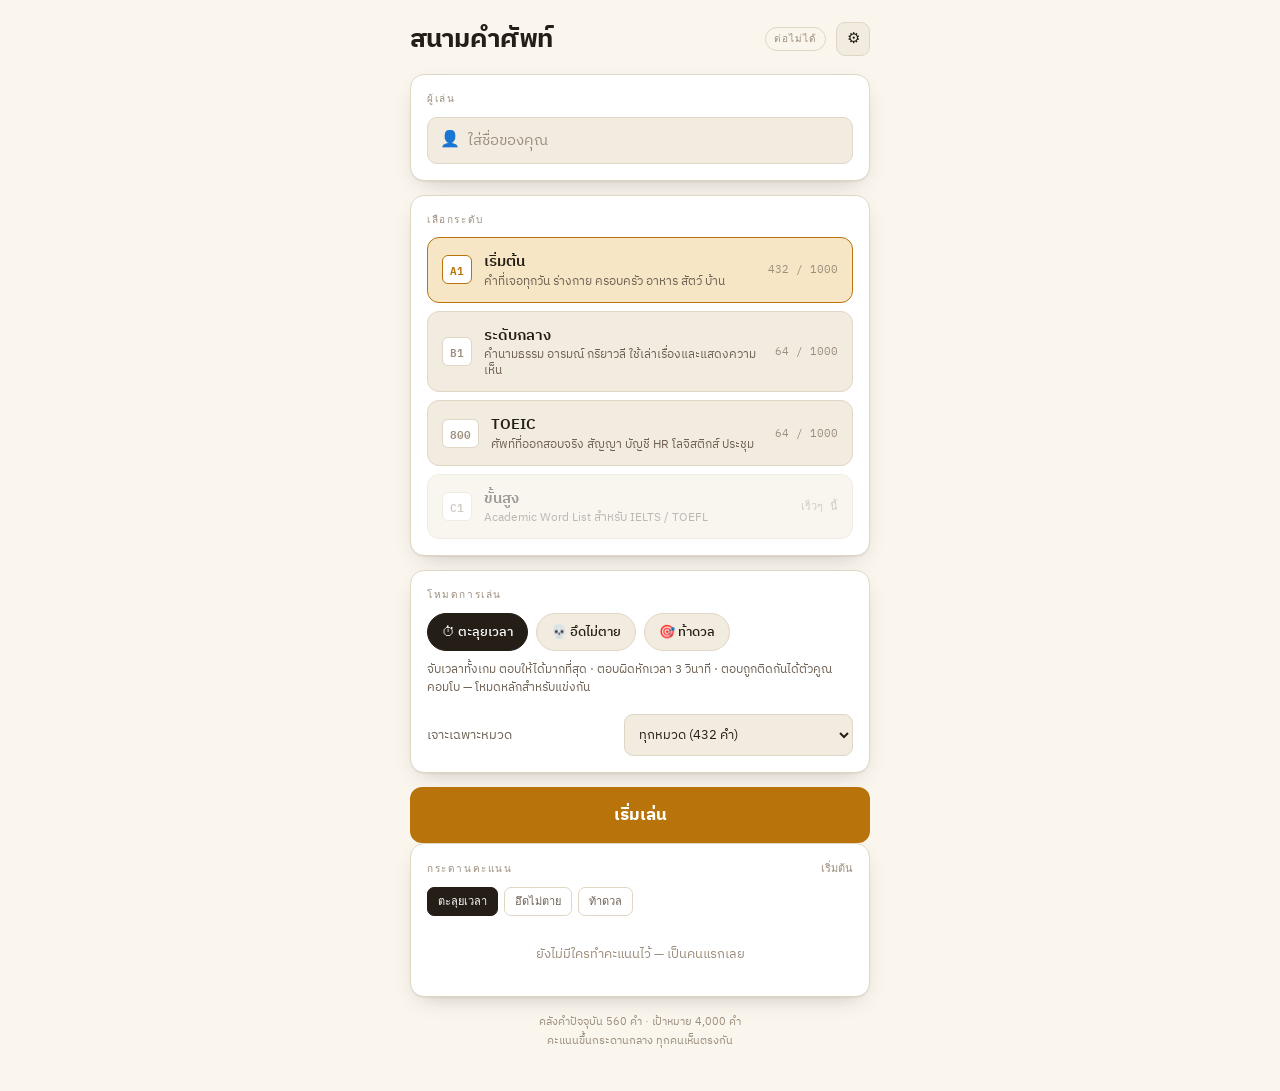
==== commit 4f5ad5e4: "เพิ่มคำศัพท์ระดับเริ่มต้นอีก 200 คำ - หมวด "อาหารและเครื่องดื่ม" 100 คำ - หมวด "สัตว์" 100 คำ   (แทน" ====
--- a/vocab-arena-single.html
+++ b/vocab-arena-single.html
@@ -454,7 +454,7 @@
 };
 
 </script>
-<script>window.VA_DATA = {"starter":{"id":"starter","label":"เริ่มต้น","tier":"A1","blurb":"คำที่เจอทุกวัน ร่างกาย ครอบครัว อาหาร สัตว์ บ้าน","target":1000,"source":"curated-v1","words":[{"en":"Body","pos":"n.","th":"ร่างกาย","read":"บอ-ดี้","cat":"ร่างกายและสุขภาพ"},{"en":"Head","pos":"n.","th":"ศีรษะ","read":"เฮด","cat":"ร่างกายและสุขภาพ"},{"en":"Hair","pos":"n.","th":"เส้นผม","read":"แฮร์","cat":"ร่างกายและสุขภาพ"},{"en":"Face","pos":"n.","th":"ใบหน้า","read":"เฟซ","cat":"ร่างกายและสุขภาพ"},{"en":"Forehead","pos":"n.","th":"หน้าผาก","read":"ฟอ-เฮด","cat":"ร่างกายและสุขภาพ"},{"en":"Eye","pos":"n.","th":"ดวงตา","read":"อาย","cat":"ร่างกายและสุขภาพ"},{"en":"Eyebrow","pos":"n.","th":"คิ้ว","read":"อาย-เบรา","cat":"ร่างกายและสุขภาพ"},{"en":"Eyelash","pos":"n.","th":"ขนตา","read":"อาย-แลช","cat":"ร่างกายและสุขภาพ"},{"en":"Nose","pos":"n.","th":"จมูก","read":"โนซ","cat":"ร่างกายและสุขภาพ"},{"en":"Ear","pos":"n.","th":"หู","read":"เอียร์","cat":"ร่างกายและสุขภาพ"},{"en":"Mouth","pos":"n.","th":"ปาก","read":"เมาธ์","cat":"ร่างกายและสุขภาพ"},{"en":"Lip","pos":"n.","th":"ริมฝีปาก","read":"ลิพ","cat":"ร่างกายและสุขภาพ"},{"en":"Tooth","pos":"n.","th":"ฟัน","read":"ทูธ","cat":"ร่างกายและสุขภาพ"},{"en":"Tongue","pos":"n.","th":"ลิ้น","read":"ทัง","cat":"ร่างกายและสุขภาพ"},{"en":"Chin","pos":"n.","th":"คาง","read":"ชิน","cat":"ร่างกายและสุขภาพ"},{"en":"Cheek","pos":"n.","th":"แก้ม","read":"ชีค","cat":"ร่างกายและสุขภาพ"},{"en":"Jaw","pos":"n.","th":"ขากรรไกร","read":"จอ","cat":"ร่างกายและสุขภาพ"},{"en":"Beard","pos":"n.","th":"เครา","read":"เบียร์ด","cat":"ร่างกายและสุขภาพ"},{"en":"Neck","pos":"n.","th":"คอ","read":"เน็ค","cat":"ร่างกายและสุขภาพ"},{"en":"Shoulder","pos":"n.","th":"หัวไหล่","read":"โชล-เดอร์","cat":"ร่างกายและสุขภาพ"},{"en":"Arm","pos":"n.","th":"แขน","read":"อาร์ม","cat":"ร่างกายและสุขภาพ"},{"en":"Elbow","pos":"n.","th":"ข้อศอก","read":"เอล-โบ","cat":"ร่างกายและสุขภาพ"},{"en":"Wrist","pos":"n.","th":"ข้อมือ","read":"ริสท์","cat":"ร่างกายและสุขภาพ"},{"en":"Hand","pos":"n.","th":"มือ","read":"แฮนด์","cat":"ร่างกายและสุขภาพ"},{"en":"Palm","pos":"n.","th":"ฝ่ามือ","read":"พาล์ม","cat":"ร่างกายและสุขภาพ"},{"en":"Finger","pos":"n.","th":"นิ้วมือ","read":"ฟิง-เกอร์","cat":"ร่างกายและสุขภาพ"},{"en":"Thumb","pos":"n.","th":"นิ้วโป้ง","read":"ธัม","cat":"ร่างกายและสุขภาพ"},{"en":"Nail","pos":"n.","th":"เล็บ","read":"เนล","cat":"ร่างกายและสุขภาพ"},{"en":"Chest","pos":"n.","th":"หน้าอก","read":"เชสท์","cat":"ร่างกายและสุขภาพ"},{"en":"Back","pos":"n.","th":"แผ่นหลัง","read":"แบ็ค","cat":"ร่างกายและสุขภาพ"},{"en":"Stomach","pos":"n.","th":"ท้อง","read":"สตัม-เมิค","cat":"ร่างกายและสุขภาพ"},{"en":"Waist","pos":"n.","th":"เอว","read":"เวสท์","cat":"ร่างกายและสุขภาพ"},{"en":"Hip","pos":"n.","th":"สะโพก","read":"ฮิพ","cat":"ร่างกายและสุขภาพ"},{"en":"Leg","pos":"n.","th":"ขา","read":"เลก","cat":"ร่างกายและสุขภาพ"},{"en":"Knee","pos":"n.","th":"หัวเข่า","read":"นี","cat":"ร่างกายและสุขภาพ"},{"en":"Ankle","pos":"n.","th":"ข้อเท้า","read":"แอง-เคิล","cat":"ร่างกายและสุขภาพ"},{"en":"Foot","pos":"n.","th":"เท้า","read":"ฟุต","cat":"ร่างกายและสุขภาพ"},{"en":"Toe","pos":"n.","th":"นิ้วเท้า","read":"โท","cat":"ร่างกายและสุขภาพ"},{"en":"Heel","pos":"n.","th":"ส้นเท้า","read":"ฮีล","cat":"ร่างกายและสุขภาพ"},{"en":"Skin","pos":"n.","th":"ผิวหนัง","read":"สกิน","cat":"ร่างกายและสุขภาพ"},{"en":"Bone","pos":"n.","th":"กระดูก","read":"โบน","cat":"ร่างกายและสุขภาพ"},{"en":"Rib","pos":"n.","th":"ซี่โครง","read":"ริบ","cat":"ร่างกายและสุขภาพ"},{"en":"Blood","pos":"n.","th":"เลือด","read":"บลัด","cat":"ร่างกายและสุขภาพ"},{"en":"Heart","pos":"n.","th":"หัวใจ","read":"ฮาร์ท","cat":"ร่างกายและสุขภาพ"},{"en":"Brain","pos":"n.","th":"สมอง","read":"เบรน","cat":"ร่างกายและสุขภาพ"},{"en":"Lung","pos":"n.","th":"ปอด","read":"ลัง","cat":"ร่างกายและสุขภาพ"},{"en":"Liver","pos":"n.","th":"ตับ","read":"ลิ-เวอร์","cat":"ร่างกายและสุขภาพ"},{"en":"Kidney","pos":"n.","th":"ไต","read":"คิด-นี่","cat":"ร่างกายและสุขภาพ"},{"en":"Muscle","pos":"n.","th":"กล้ามเนื้อ","read":"มัส-เซิล","cat":"ร่างกายและสุขภาพ"},{"en":"Voice","pos":"n.","th":"เสียงพูด","read":"วอยซ์","cat":"ร่างกายและสุขภาพ"},{"en":"Breath","pos":"n.","th":"ลมหายใจ","read":"เบรธ","cat":"ร่างกายและสุขภาพ"},{"en":"Tear","pos":"n.","th":"น้ำตา","read":"เทียร์","cat":"ร่างกายและสุขภาพ"},{"en":"Sweat","pos":"n.","th":"เหงื่อ","read":"สเวท","cat":"ร่างกายและสุขภาพ"},{"en":"Sick","pos":"adj.","th":"ป่วย","read":"ซิค","cat":"ร่างกายและสุขภาพ"},{"en":"Ill","pos":"adj.","th":"ไม่สบาย","read":"อิล","cat":"ร่างกายและสุขภาพ"},{"en":"Healthy","pos":"adj.","th":"สุขภาพดี","read":"เฮล-ธี","cat":"ร่างกายและสุขภาพ"},{"en":"Strong","pos":"adj.","th":"แข็งแรง","read":"สตรอง","cat":"ร่างกายและสุขภาพ"},{"en":"Weak","pos":"adj.","th":"อ่อนแอ","read":"วีค","cat":"ร่างกายและสุขภาพ"},{"en":"Tired","pos":"adj.","th":"เหนื่อย","read":"ไท-เออร์ด","cat":"ร่างกายและสุขภาพ"},{"en":"Sleepy","pos":"adj.","th":"ง่วงนอน","read":"สลี-พี่","cat":"ร่างกายและสุขภาพ"},{"en":"Dizzy","pos":"adj.","th":"เวียนหัว","read":"ดิซ-ซี่","cat":"ร่างกายและสุขภาพ"},{"en":"Swollen","pos":"adj.","th":"บวม","read":"สโว-เลิน","cat":"ร่างกายและสุขภาพ"},{"en":"Blind","pos":"adj.","th":"ตาบอด","read":"ไบลนด์","cat":"ร่างกายและสุขภาพ"},{"en":"Deaf","pos":"adj.","th":"หูหนวก","read":"เดฟ","cat":"ร่างกายและสุขภาพ"},{"en":"Pain","pos":"n.","th":"ความเจ็บปวด","read":"เพน","cat":"ร่างกายและสุขภาพ"},{"en":"Hurt","pos":"v.","th":"ทำให้เจ็บ","read":"เฮิร์ท","cat":"ร่างกายและสุขภาพ"},{"en":"Fever","pos":"n.","th":"ไข้","read":"ฟี-เวอร์","cat":"ร่างกายและสุขภาพ"},{"en":"Cough","pos":"v.","th":"ไอ","read":"คอฟ","cat":"ร่างกายและสุขภาพ"},{"en":"Sneeze","pos":"v.","th":"จาม","read":"สนีซ","cat":"ร่างกายและสุขภาพ"},{"en":"Flu","pos":"n.","th":"ไข้หวัดใหญ่","read":"ฟลู","cat":"ร่างกายและสุขภาพ"},{"en":"Headache","pos":"n.","th":"อาการปวดหัว","read":"เฮด-เอค","cat":"ร่างกายและสุขภาพ"},{"en":"Stomachache","pos":"n.","th":"อาการปวดท้อง","read":"สตัม-เมิค-เอค","cat":"ร่างกายและสุขภาพ"},{"en":"Toothache","pos":"n.","th":"อาการปวดฟัน","read":"ทูธ-เอค","cat":"ร่างกายและสุขภาพ"},{"en":"Cavity","pos":"n.","th":"ฟันผุ","read":"แค-วิ-ตี้","cat":"ร่างกายและสุขภาพ"},{"en":"Symptom","pos":"n.","th":"อาการของโรค","read":"ซิม-ทึม","cat":"ร่างกายและสุขภาพ"},{"en":"Itch","pos":"v.","th":"คัน","read":"อิทช์","cat":"ร่างกายและสุขภาพ"},{"en":"Vomit","pos":"v.","th":"อาเจียน","read":"วอ-มิท","cat":"ร่างกายและสุขภาพ"},{"en":"Allergy","pos":"n.","th":"ภูมิแพ้","read":"แอล-เลอ-จี้","cat":"ร่างกายและสุขภาพ"},{"en":"Germ","pos":"n.","th":"เชื้อโรค","read":"เจิร์ม","cat":"ร่างกายและสุขภาพ"},{"en":"Wound","pos":"n.","th":"บาดแผล","read":"วูนด์","cat":"ร่างกายและสุขภาพ"},{"en":"Bruise","pos":"n.","th":"รอยฟกช้ำ","read":"บรูซ","cat":"ร่างกายและสุขภาพ"},{"en":"Burn","pos":"n.","th":"แผลไฟไหม้","read":"เบิร์น","cat":"ร่างกายและสุขภาพ"},{"en":"Scar","pos":"n.","th":"รอยแผลเป็น","read":"สการ์","cat":"ร่างกายและสุขภาพ"},{"en":"Injury","pos":"n.","th":"การบาดเจ็บ","read":"อิน-จู-รี่","cat":"ร่างกายและสุขภาพ"},{"en":"Medicine","pos":"n.","th":"ยา","read":"เมด-ดิ-ซิน","cat":"ร่างกายและสุขภาพ"},{"en":"Pill","pos":"n.","th":"ยาเม็ด","read":"พิล","cat":"ร่างกายและสุขภาพ"},{"en":"Doctor","pos":"n.","th":"แพทย์","read":"ด็อก-เตอร์","cat":"ร่างกายและสุขภาพ"},{"en":"Nurse","pos":"n.","th":"พยาบาล","read":"เนิร์ส","cat":"ร่างกายและสุขภาพ"},{"en":"Dentist","pos":"n.","th":"ทันตแพทย์","read":"เดน-ทิสต์","cat":"ร่างกายและสุขภาพ"},{"en":"Hospital","pos":"n.","th":"โรงพยาบาล","read":"ฮอส-พิ-เทิล","cat":"ร่างกายและสุขภาพ"},{"en":"Clinic","pos":"n.","th":"คลินิก","read":"คลิ-นิค","cat":"ร่างกายและสุขภาพ"},{"en":"Pharmacy","pos":"n.","th":"ร้านขายยา","read":"ฟาร์-มา-ซี่","cat":"ร่างกายและสุขภาพ"},{"en":"Patient","pos":"n.","th":"ผู้ป่วย","read":"เพ-เชินท์","cat":"ร่างกายและสุขภาพ"},{"en":"Treatment","pos":"n.","th":"การรักษา","read":"ทรีท-เมนท์","cat":"ร่างกายและสุขภาพ"},{"en":"Injection","pos":"n.","th":"การฉีดยา","read":"อิน-เจ็ค-ชัน","cat":"ร่างกายและสุขภาพ"},{"en":"Vaccine","pos":"n.","th":"วัคซีน","read":"แวค-ซีน","cat":"ร่างกายและสุขภาพ"},{"en":"Bandage","pos":"n.","th":"ผ้าพันแผล","read":"แบน-เดจ","cat":"ร่างกายและสุขภาพ"},{"en":"Mask","pos":"n.","th":"หน้ากากอนามัย","read":"มาสก์","cat":"ร่างกายและสุขภาพ"},{"en":"Exercise","pos":"n.","th":"การออกกำลังกาย","read":"เอ็ก-เซอร์-ไซส์","cat":"ร่างกายและสุขภาพ"},{"en":"Rest","pos":"n.","th":"การพักผ่อน","read":"เรสท์","cat":"ร่างกายและสุขภาพ"},{"en":"Family","pos":"n.","th":"ครอบครัว","read":"แฟม-มิ-ลี่","cat":"ครอบครัวและผู้คน"},{"en":"Parents","pos":"n.","th":"พ่อแม่","read":"แพ-เรินทส์","cat":"ครอบครัวและผู้คน"},{"en":"Mother","pos":"n.","th":"แม่","read":"มา-เธอร์","cat":"ครอบครัวและผู้คน"},{"en":"Father","pos":"n.","th":"พ่อ","read":"ฟา-เธอร์","cat":"ครอบครัวและผู้คน"},{"en":"Son","pos":"n.","th":"ลูกชาย","read":"ซัน","cat":"ครอบครัวและผู้คน"},{"en":"Daughter","pos":"n.","th":"ลูกสาว","read":"ดอ-เทอร์","cat":"ครอบครัวและผู้คน"},{"en":"Brother","pos":"n.","th":"พี่ชาย/น้องชาย","read":"บรา-เธอร์","cat":"ครอบครัวและผู้คน"},{"en":"Sister","pos":"n.","th":"พี่สาว/น้องสาว","read":"ซิส-เตอร์","cat":"ครอบครัวและผู้คน"},{"en":"Baby","pos":"n.","th":"ทารก","read":"เบ-บี้","cat":"ครอบครัวและผู้คน"},{"en":"Child","pos":"n.","th":"เด็ก","read":"ไชลด์","cat":"ครอบครัวและผู้คน"},{"en":"Grandmother","pos":"n.","th":"ย่า/ยาย","read":"แกรนด์-มา-เธอร์","cat":"ครอบครัวและผู้คน"},{"en":"Grandfather","pos":"n.","th":"ปู่/ตา","read":"แกรนด์-ฟา-เธอร์","cat":"ครอบครัวและผู้คน"},{"en":"Grandson","pos":"n.","th":"หลานชาย","read":"แกรนด์-ซัน","cat":"ครอบครัวและผู้คน"},{"en":"Granddaughter","pos":"n.","th":"หลานสาว","read":"แกรนด์-ดอ-เทอร์","cat":"ครอบครัวและผู้คน"},{"en":"Uncle","pos":"n.","th":"ลุง/น้าชาย","read":"อัง-เคิล","cat":"ครอบครัวและผู้คน"},{"en":"Aunt","pos":"n.","th":"ป้า/น้าสาว","read":"อานท์","cat":"ครอบครัวและผู้คน"},{"en":"Cousin","pos":"n.","th":"ลูกพี่ลูกน้อง","read":"คัส-ซิน","cat":"ครอบครัวและผู้คน"},{"en":"Nephew","pos":"n.","th":"หลานชายของพี่น้อง","read":"เนฟ-ฟิว","cat":"ครอบครัวและผู้คน"},{"en":"Niece","pos":"n.","th":"หลานสาวของพี่น้อง","read":"นีซ","cat":"ครอบครัวและผู้คน"},{"en":"Husband","pos":"n.","th":"สามี","read":"ฮัส-เบินด์","cat":"ครอบครัวและผู้คน"},{"en":"Wife","pos":"n.","th":"ภรรยา","read":"ไวฟ์","cat":"ครอบครัวและผู้คน"},{"en":"Couple","pos":"n.","th":"คู่รัก","read":"คัพ-เพิล","cat":"ครอบครัวและผู้คน"},{"en":"Twin","pos":"n.","th":"ฝาแฝด","read":"ทวิน","cat":"ครอบครัวและผู้คน"},{"en":"Relative","pos":"n.","th":"ญาติ","read":"เรล-ละ-ทิฟ","cat":"ครอบครัวและผู้คน"},{"en":"Stepmother","pos":"n.","th":"แม่เลี้ยง","read":"สเต็พ-มา-เธอร์","cat":"ครอบครัวและผู้คน"},{"en":"Stepfather","pos":"n.","th":"พ่อเลี้ยง","read":"สเต็พ-ฟา-เธอร์","cat":"ครอบครัวและผู้คน"},{"en":"Orphan","pos":"n.","th":"เด็กกำพร้า","read":"ออร์-เฟิน","cat":"ครอบครัวและผู้คน"},{"en":"Ancestor","pos":"n.","th":"บรรพบุรุษ","read":"แอน-เซส-เตอร์","cat":"ครอบครัวและผู้คน"},{"en":"Man","pos":"n.","th":"ผู้ชาย","read":"แมน","cat":"ครอบครัวและผู้คน"},{"en":"Woman","pos":"n.","th":"ผู้หญิง","read":"วู-เมิน","cat":"ครอบครัวและผู้คน"},{"en":"Boy","pos":"n.","th":"เด็กผู้ชาย","read":"บอย","cat":"ครอบครัวและผู้คน"},{"en":"Girl","pos":"n.","th":"เด็กผู้หญิง","read":"เกิร์ล","cat":"ครอบครัวและผู้คน"},{"en":"Person","pos":"n.","th":"บุคคล","read":"เพอร์-เซิน","cat":"ครอบครัวและผู้คน"},{"en":"People","pos":"n.","th":"ผู้คน","read":"พี-เพิล","cat":"ครอบครัวและผู้คน"},{"en":"Adult","pos":"n.","th":"ผู้ใหญ่","read":"อะ-ดัลท์","cat":"ครอบครัวและผู้คน"},{"en":"Teenager","pos":"n.","th":"วัยรุ่น","read":"ทีน-เอ-เจอร์","cat":"ครอบครัวและผู้คน"},{"en":"Elder","pos":"n.","th":"ผู้อาวุโส","read":"เอล-เดอร์","cat":"ครอบครัวและผู้คน"},{"en":"Friend","pos":"n.","th":"เพื่อน","read":"เฟรนด์","cat":"ครอบครัวและผู้คน"},{"en":"Neighbour","pos":"n.","th":"เพื่อนบ้าน","read":"เน-เบอร์","cat":"ครอบครัวและผู้คน"},{"en":"Guest","pos":"n.","th":"แขก","read":"เกสท์","cat":"ครอบครัวและผู้คน"},{"en":"Visitor","pos":"n.","th":"ผู้มาเยือน","read":"วิ-สิ-เทอร์","cat":"ครอบครัวและผู้คน"},{"en":"Stranger","pos":"n.","th":"คนแปลกหน้า","read":"สเตรน-เจอร์","cat":"ครอบครัวและผู้คน"},{"en":"Owner","pos":"n.","th":"เจ้าของ","read":"โอ-เนอร์","cat":"ครอบครัวและผู้คน"},{"en":"Member","pos":"n.","th":"สมาชิก","read":"เมม-เบอร์","cat":"ครอบครัวและผู้คน"},{"en":"Group","pos":"n.","th":"กลุ่ม","read":"กรูพ","cat":"ครอบครัวและผู้คน"},{"en":"Team","pos":"n.","th":"ทีม","read":"ทีม","cat":"ครอบครัวและผู้คน"},{"en":"Crowd","pos":"n.","th":"ฝูงชน","read":"คราวด์","cat":"ครอบครัวและผู้คน"},{"en":"Partner","pos":"n.","th":"คู่หู","read":"พาร์ท-เนอร์","cat":"ครอบครัวและผู้คน"},{"en":"Boyfriend","pos":"n.","th":"แฟนหนุ่ม","read":"บอย-เฟรนด์","cat":"ครอบครัวและผู้คน"},{"en":"Girlfriend","pos":"n.","th":"แฟนสาว","read":"เกิร์ล-เฟรนด์","cat":"ครอบครัวและผู้คน"},{"en":"Bride","pos":"n.","th":"เจ้าสาว","read":"ไบรด์","cat":"ครอบครัวและผู้คน"},{"en":"Groom","pos":"n.","th":"เจ้าบ่าว","read":"กรูม","cat":"ครอบครัวและผู้คน"},{"en":"Widow","pos":"n.","th":"หญิงหม้าย","read":"วิ-โด","cat":"ครอบครัวและผู้คน"},{"en":"Citizen","pos":"n.","th":"พลเมือง","read":"ซิ-ทิ-เซิน","cat":"ครอบครัวและผู้คน"},{"en":"Foreigner","pos":"n.","th":"ชาวต่างชาติ","read":"ฟอ-ริน-เนอร์","cat":"ครอบครัวและผู้คน"},{"en":"Leader","pos":"n.","th":"ผู้นำ","read":"ลี-เดอร์","cat":"ครอบครัวและผู้คน"},{"en":"Teacher","pos":"n.","th":"ครู","read":"ที-เชอร์","cat":"ครอบครัวและผู้คน"},{"en":"Student","pos":"n.","th":"นักเรียน","read":"สติว-เดนท์","cat":"ครอบครัวและผู้คน"},{"en":"Farmer","pos":"n.","th":"ชาวนา","read":"ฟาร์-เมอร์","cat":"ครอบครัวและผู้คน"},{"en":"Chef","pos":"n.","th":"พ่อครัว","read":"เชฟ","cat":"ครอบครัวและผู้คน"},{"en":"Driver","pos":"n.","th":"คนขับรถ","read":"ไดร-เวอร์","cat":"ครอบครัวและผู้คน"},{"en":"Soldier","pos":"n.","th":"ทหาร","read":"โซล-เจอร์","cat":"ครอบครัวและผู้คน"},{"en":"Engineer","pos":"n.","th":"วิศวกร","read":"เอน-จิ-เนียร์","cat":"ครอบครัวและผู้คน"},{"en":"Lawyer","pos":"n.","th":"ทนายความ","read":"ลอ-เยอร์","cat":"ครอบครัวและผู้คน"},{"en":"Singer","pos":"n.","th":"นักร้อง","read":"ซิง-เกอร์","cat":"ครอบครัวและผู้คน"},{"en":"Actor","pos":"n.","th":"นักแสดง","read":"แอค-เตอร์","cat":"ครอบครัวและผู้คน"},{"en":"Artist","pos":"n.","th":"ศิลปิน","read":"อาร์-ทิสต์","cat":"ครอบครัวและผู้คน"},{"en":"Writer","pos":"n.","th":"นักเขียน","read":"ไร-เทอร์","cat":"ครอบครัวและผู้คน"},{"en":"Waiter","pos":"n.","th":"พนักงานเสิร์ฟ","read":"เว-เทอร์","cat":"ครอบครัวและผู้คน"},{"en":"Seller","pos":"n.","th":"คนขายของ","read":"เซล-เลอร์","cat":"ครอบครัวและผู้คน"},{"en":"Barber","pos":"n.","th":"ช่างตัดผม","read":"บาร์-เบอร์","cat":"ครอบครัวและผู้คน"},{"en":"Tailor","pos":"n.","th":"ช่างตัดเสื้อ","read":"เท-เลอร์","cat":"ครอบครัวและผู้คน"},{"en":"Fisherman","pos":"n.","th":"ชาวประมง","read":"ฟิช-เชอร์-เมิน","cat":"ครอบครัวและผู้คน"},{"en":"Pilot","pos":"n.","th":"นักบิน","read":"ไพ-เลิท","cat":"ครอบครัวและผู้คน"},{"en":"Guard","pos":"n.","th":"ยาม","read":"การ์ด","cat":"ครอบครัวและผู้คน"},{"en":"Cleaner","pos":"n.","th":"พนักงานทำความสะอาด","read":"คลี-เนอร์","cat":"ครอบครัวและผู้คน"},{"en":"Manager","pos":"n.","th":"ผู้จัดการ","read":"แม-เน-เจอร์","cat":"ครอบครัวและผู้คน"},{"en":"Worker","pos":"n.","th":"คนงาน","read":"เวิร์ก-เกอร์","cat":"ครอบครัวและผู้คน"},{"en":"Boss","pos":"n.","th":"เจ้านาย","read":"บอส","cat":"ครอบครัวและผู้คน"},{"en":"Customer","pos":"n.","th":"ลูกค้า","read":"คัส-โท-เมอร์","cat":"ครอบครัวและผู้คน"},{"en":"Postman","pos":"n.","th":"บุรุษไปรษณีย์","read":"โพสท์-เมิน","cat":"ครอบครัวและผู้คน"},{"en":"Mechanic","pos":"n.","th":"ช่างเครื่องยนต์","read":"เมอ-แค-นิค","cat":"ครอบครัวและผู้คน"},{"en":"Scientist","pos":"n.","th":"นักวิทยาศาสตร์","read":"ไซ-เอิน-ทิสต์","cat":"ครอบครัวและผู้คน"},{"en":"Athlete","pos":"n.","th":"นักกีฬา","read":"แอธ-ลีท","cat":"ครอบครัวและผู้คน"},{"en":"Baker","pos":"n.","th":"คนทำขนมปัง","read":"เบ-เคอร์","cat":"ครอบครัวและผู้คน"},{"en":"Painter","pos":"n.","th":"ช่างทาสี","read":"เพน-เทอร์","cat":"ครอบครัวและผู้คน"},{"en":"Plumber","pos":"n.","th":"ช่างประปา","read":"พลัม-เมอร์","cat":"ครอบครัวและผู้คน"},{"en":"Secretary","pos":"n.","th":"เลขานุการ","read":"เซค-คระ-เท-รี่","cat":"ครอบครัวและผู้คน"},{"en":"Musician","pos":"n.","th":"นักดนตรี","read":"มิว-สิ-เชิน","cat":"ครอบครัวและผู้คน"},{"en":"Photographer","pos":"n.","th":"ช่างภาพ","read":"โฟ-ทอก-กระ-เฟอร์","cat":"ครอบครัวและผู้คน"},{"en":"Name","pos":"n.","th":"ชื่อ","read":"เนม","cat":"ครอบครัวและผู้คน"},{"en":"Nickname","pos":"n.","th":"ชื่อเล่น","read":"นิค-เนม","cat":"ครอบครัวและผู้คน"},{"en":"Surname","pos":"n.","th":"นามสกุล","read":"เซอร์-เนม","cat":"ครอบครัวและผู้คน"},{"en":"Age","pos":"n.","th":"อายุ","read":"เอจ","cat":"ครอบครัวและผู้คน"},{"en":"Birthday","pos":"n.","th":"วันเกิด","read":"เบิร์ธ-เดย์","cat":"ครอบครัวและผู้คน"},{"en":"Gender","pos":"n.","th":"เพศ","read":"เจน-เดอร์","cat":"ครอบครัวและผู้คน"},{"en":"Address","pos":"n.","th":"ที่อยู่","read":"แอด-เดรส","cat":"ครอบครัวและผู้คน"},{"en":"Job","pos":"n.","th":"งานอาชีพ","read":"จ็อบ","cat":"ครอบครัวและผู้คน"},{"en":"Nationality","pos":"n.","th":"สัญชาติ","read":"แน-ชะ-แน-ลิ-ตี้","cat":"ครอบครัวและผู้คน"},{"en":"Marriage","pos":"n.","th":"การแต่งงาน","read":"แม-เรจ","cat":"ครอบครัวและผู้คน"},{"en":"Rice","pos":"","th":"ข้าว","read":"ไรซ์","cat":"อาหารและเครื่องดื่ม"},{"en":"Egg","pos":"","th":"ไข่","read":"เอก","cat":"อาหารและเครื่องดื่ม"},{"en":"Milk","pos":"","th":"นม","read":"มิลก์","cat":"อาหารและเครื่องดื่ม"},{"en":"Water","pos":"","th":"น้ำ","read":"วอ-เทอร์","cat":"อาหารและเครื่องดื่ม"},{"en":"Fish","pos":"","th":"ปลา","read":"ฟิช","cat":"อาหารและเครื่องดื่ม"},{"en":"Bread","pos":"","th":"ขนมปัง","read":"เบรด","cat":"อาหารและเครื่องดื่ม"},{"en":"Apple","pos":"","th":"แอปเปิล","read":"แอป-เปิ้ล","cat":"อาหารและเครื่องดื่ม"},{"en":"Sugar","pos":"","th":"น้ำตาล","read":"ชู-การ์","cat":"อาหารและเครื่องดื่ม"},{"en":"Dog","pos":"","th":"สุนัข","read":"ด็อก","cat":"สัตว์"},{"en":"Cat","pos":"","th":"แมว","read":"แคท","cat":"สัตว์"},{"en":"Bird","pos":"","th":"นก","read":"เบิร์ด","cat":"สัตว์"},{"en":"Cow","pos":"","th":"วัว","read":"คาว","cat":"สัตว์"},{"en":"Pig","pos":"","th":"หมู","read":"พิก","cat":"สัตว์"},{"en":"Horse","pos":"","th":"ม้า","read":"ฮอร์ส","cat":"สัตว์"},{"en":"Duck","pos":"","th":"เป็ด","read":"ดัก","cat":"สัตว์"},{"en":"Mouse","pos":"","th":"หนู","read":"เมาส์","cat":"สัตว์"},{"en":"Door","pos":"","th":"ประตู","read":"ดอร์","cat":"บ้านและเครื่องเรือน"},{"en":"Window","pos":"","th":"หน้าต่าง","read":"วิน-โด","cat":"บ้านและเครื่องเรือน"},{"en":"Table","pos":"","th":"โต๊ะ","read":"เท-เบิล","cat":"บ้านและเครื่องเรือน"},{"en":"Chair","pos":"","th":"เก้าอี้","read":"แชร์","cat":"บ้านและเครื่องเรือน"},{"en":"Bed","pos":"","th":"เตียง","read":"เบด","cat":"บ้านและเครื่องเรือน"},{"en":"Kitchen","pos":"","th":"ห้องครัว","read":"คิท-เชน","cat":"บ้านและเครื่องเรือน"},{"en":"Room","pos":"","th":"ห้อง","read":"รูม","cat":"บ้านและเครื่องเรือน"},{"en":"Floor","pos":"","th":"พื้น","read":"ฟลอร์","cat":"บ้านและเครื่องเรือน"},{"en":"Eat","pos":"","th":"กิน","read":"อีท","cat":"กริยาประจำวัน"},{"en":"Sleep","pos":"","th":"นอนหลับ","read":"สลีป","cat":"กริยาประจำวัน"},{"en":"Run","pos":"","th":"วิ่ง","read":"รัน","cat":"กริยาประจำวัน"},{"en":"Walk","pos":"","th":"เดิน","read":"วอล์ก","cat":"กริยาประจำวัน"},{"en":"Read","pos":"","th":"อ่าน","read":"รีด","cat":"กริยาประจำวัน"},{"en":"Write","pos":"","th":"เขียน","read":"ไรท์","cat":"กริยาประจำวัน"},{"en":"Buy","pos":"","th":"ซื้อ","read":"บาย","cat":"กริยาประจำวัน"},{"en":"Open","pos":"","th":"เปิด","read":"โอ-เพ่น","cat":"กริยาประจำวัน"},{"en":"Big","pos":"","th":"ใหญ่","read":"บิก","cat":"สี รูปร่าง และคำคุณศัพท์พื้นฐาน"},{"en":"Small","pos":"","th":"เล็ก","read":"สมอล","cat":"สี รูปร่าง และคำคุณศัพท์พื้นฐาน"},{"en":"Hot","pos":"","th":"ร้อน","read":"ฮอท","cat":"สี รูปร่าง และคำคุณศัพท์พื้นฐาน"},{"en":"Cold","pos":"","th":"หนาว","read":"โคลด์","cat":"สี รูปร่าง และคำคุณศัพท์พื้นฐาน"},{"en":"Fast","pos":"","th":"เร็ว","read":"ฟาสต์","cat":"สี รูปร่าง และคำคุณศัพท์พื้นฐาน"},{"en":"Slow","pos":"","th":"ช้า","read":"สโลว์","cat":"สี รูปร่าง และคำคุณศัพท์พื้นฐาน"},{"en":"New","pos":"","th":"ใหม่","read":"นิว","cat":"สี รูปร่าง และคำคุณศัพท์พื้นฐาน"},{"en":"Old","pos":"","th":"เก่า","read":"โอลด์","cat":"สี รูปร่าง และคำคุณศัพท์พื้นฐาน"},{"en":"Monday","pos":"","th":"วันจันทร์","read":"มัน-เดย์","cat":"เวลา วัน เดือน ตัวเลข"},{"en":"Year","pos":"","th":"ปี","read":"เยียร์","cat":"เวลา วัน เดือน ตัวเลข"},{"en":"Month","pos":"","th":"เดือน","read":"มันธ์","cat":"เวลา วัน เดือน ตัวเลข"},{"en":"Today","pos":"","th":"วันนี้","read":"ทู-เดย์","cat":"เวลา วัน เดือน ตัวเลข"},{"en":"Morning","pos":"","th":"ตอนเช้า","read":"มอร์-นิ่ง","cat":"เวลา วัน เดือน ตัวเลข"},{"en":"Night","pos":"","th":"กลางคืน","read":"ไนท์","cat":"เวลา วัน เดือน ตัวเลข"},{"en":"Hour","pos":"","th":"ชั่วโมง","read":"อาว-เออร์","cat":"เวลา วัน เดือน ตัวเลข"},{"en":"Week","pos":"","th":"สัปดาห์","read":"วีค","cat":"เวลา วัน เดือน ตัวเลข"}]},"middle":{"id":"middle","label":"ระดับกลาง","tier":"B1","blurb":"คำนามธรรม อารมณ์ กริยาวลี ใช้เล่าเรื่องและแสดงความเห็น","target":1000,"source":"seed-demo","words":[{"en":"Anxious","pos":"","th":"วิตกกังวล","read":"แอง-เชิส","cat":"อารมณ์"},{"en":"Confident","pos":"","th":"มั่นใจ","read":"คอน-ฟิ-เดนท์","cat":"อารมณ์"},{"en":"Grateful","pos":"","th":"รู้สึกขอบคุณ","read":"เกรท-ฟุล","cat":"อารมณ์"},{"en":"Jealous","pos":"","th":"อิจฉา","read":"เจล-ลัส","cat":"อารมณ์"},{"en":"Lonely","pos":"","th":"เหงา","read":"โลน-ลี่","cat":"อารมณ์"},{"en":"Proud","pos":"","th":"ภูมิใจ","read":"พราวด์","cat":"อารมณ์"},{"en":"Curious","pos":"","th":"อยากรู้อยากเห็น","read":"คิว-เรียส","cat":"อารมณ์"},{"en":"Frustrated","pos":"","th":"หงุดหงิดคับข้องใจ","read":"ฟรัส-เทรท-เท็ด","cat":"อารมณ์"},{"en":"Reliable","pos":"","th":"น่าเชื่อถือ","read":"รี-ไล-อะ-เบิล","cat":"นิสัยคน"},{"en":"Generous","pos":"","th":"ใจกว้าง","read":"เจน-เนอ-รัส","cat":"นิสัยคน"},{"en":"Stubborn","pos":"","th":"ดื้อรั้น","read":"สตับ-เบิร์น","cat":"นิสัยคน"},{"en":"Honest","pos":"","th":"ซื่อสัตย์","read":"ออน-เนสท์","cat":"นิสัยคน"},{"en":"Polite","pos":"","th":"สุภาพ","read":"โพ-ไลท์","cat":"นิสัยคน"},{"en":"Ambitious","pos":"","th":"ทะเยอทะยาน","read":"แอม-บิ-เชิส","cat":"นิสัยคน"},{"en":"Cautious","pos":"","th":"ระมัดระวัง","read":"คอ-เชิส","cat":"นิสัยคน"},{"en":"Talented","pos":"","th":"มีพรสวรรค์","read":"แท-เลน-เท็ด","cat":"นิสัยคน"},{"en":"Improve","pos":"","th":"ทำให้ดีขึ้น","read":"อิม-พรูฟ","cat":"คำกริยา"},{"en":"Achieve","pos":"","th":"บรรลุผลสำเร็จ","read":"อะ-ชีฟ","cat":"คำกริยา"},{"en":"Avoid","pos":"","th":"หลีกเลี่ยง","read":"อะ-วอยด์","cat":"คำกริยา"},{"en":"Encourage","pos":"","th":"ให้กำลังใจ","read":"เอน-เค-อะ-เรจ","cat":"คำกริยา"},{"en":"Complain","pos":"","th":"บ่น/ร้องเรียน","read":"คอม-เพลน","cat":"คำกริยา"},{"en":"Suggest","pos":"","th":"เสนอแนะ","read":"ซัก-เจสท์","cat":"คำกริยา"},{"en":"Realize","pos":"","th":"ตระหนักได้","read":"รี-เรอ-ไลซ์","cat":"คำกริยา"},{"en":"Prevent","pos":"","th":"ป้องกันไม่ให้เกิด","read":"พรี-เวนท์","cat":"คำกริยา"},{"en":"Neighbor","pos":"","th":"เพื่อนบ้าน","read":"เน-เบอร์","cat":"สังคม"},{"en":"Relationship","pos":"","th":"ความสัมพันธ์","read":"รี-เล-ชัน-ชิพ","cat":"สังคม"},{"en":"Community","pos":"","th":"ชุมชน","read":"คอม-มิว-นิ-ตี้","cat":"สังคม"},{"en":"Culture","pos":"","th":"วัฒนธรรม","read":"คัล-เชอร์","cat":"สังคม"},{"en":"Tradition","pos":"","th":"ประเพณี","read":"ทรา-ดิ-ชัน","cat":"สังคม"},{"en":"Opportunity","pos":"","th":"โอกาส","read":"ออพ-เพอร์-ทู-นิ-ตี้","cat":"สังคม"},{"en":"Responsibility","pos":"","th":"ความรับผิดชอบ","read":"รี-สปอน-ซิ-บิ-ลิ-ตี้","cat":"สังคม"},{"en":"Experience","pos":"","th":"ประสบการณ์","read":"เอ็กซ์-เพีย-เรียนซ์","cat":"สังคม"},{"en":"Knowledge","pos":"","th":"ความรู้","read":"นอล-เลจ","cat":"การศึกษา"},{"en":"Research","pos":"","th":"งานวิจัย","read":"รี-เสิร์ช","cat":"การศึกษา"},{"en":"Subject","pos":"","th":"วิชา","read":"ซับ-เจกต์","cat":"การศึกษา"},{"en":"Degree","pos":"","th":"ปริญญา","read":"ดี-กรี","cat":"การศึกษา"},{"en":"Homework","pos":"","th":"การบ้าน","read":"โฮม-เวิร์ก","cat":"การศึกษา"},{"en":"Deadline","pos":"","th":"กำหนดส่ง","read":"เดด-ไลน์","cat":"การศึกษา"},{"en":"Result","pos":"","th":"ผลลัพธ์","read":"รี-ซัลท์","cat":"การศึกษา"},{"en":"Progress","pos":"","th":"ความคืบหน้า","read":"โพร-เกรส","cat":"การศึกษา"},{"en":"Weather","pos":"","th":"สภาพอากาศ","read":"เว-เธอร์","cat":"ธรรมชาติ"},{"en":"Climate","pos":"","th":"ภูมิอากาศ","read":"ไคล-เมท","cat":"ธรรมชาติ"},{"en":"Pollution","pos":"","th":"มลพิษ","read":"พอล-ลู-ชัน","cat":"ธรรมชาติ"},{"en":"Forest","pos":"","th":"ป่าไม้","read":"ฟอ-เรสท์","cat":"ธรรมชาติ"},{"en":"Earthquake","pos":"","th":"แผ่นดินไหว","read":"เอิร์ธ-เควก","cat":"ธรรมชาติ"},{"en":"Flood","pos":"","th":"น้ำท่วม","read":"ฟลัด","cat":"ธรรมชาติ"},{"en":"Drought","pos":"","th":"ภัยแล้ง","read":"เดราท์","cat":"ธรรมชาติ"},{"en":"Wildlife","pos":"","th":"สัตว์ป่า","read":"ไวลด์-ไลฟ์","cat":"ธรรมชาติ"},{"en":"Give up","pos":"","th":"ยอมแพ้","read":"กิฟ-อัพ","cat":"กริยาวลี"},{"en":"Look after","pos":"","th":"ดูแล","read":"ลุค-อาฟ-เตอร์","cat":"กริยาวลี"},{"en":"Put off","pos":"","th":"เลื่อนออกไป","read":"พุท-ออฟ","cat":"กริยาวลี"},{"en":"Find out","pos":"","th":"สืบจนรู้","read":"ไฟนด์-เอาท์","cat":"กริยาวลี"},{"en":"Get along","pos":"","th":"เข้ากันได้ดี","read":"เก็ท-อะ-ลอง","cat":"กริยาวลี"},{"en":"Run out","pos":"","th":"ใช้จนหมด","read":"รัน-เอาท์","cat":"กริยาวลี"},{"en":"Turn down","pos":"","th":"ปฏิเสธข้อเสนอ","read":"เทิร์น-ดาวน์","cat":"กริยาวลี"},{"en":"Bring up","pos":"","th":"เลี้ยงดู/หยิบยกขึ้นมา","read":"บริง-อัพ","cat":"กริยาวลี"},{"en":"Solution","pos":"","th":"ทางแก้ปัญหา","read":"โซ-ลู-ชัน","cat":"นามธรรม"},{"en":"Purpose","pos":"","th":"จุดมุ่งหมาย","read":"เพอร์-เพิส","cat":"นามธรรม"},{"en":"Advantage","pos":"","th":"ข้อได้เปรียบ","read":"แอด-แวน-เทจ","cat":"นามธรรม"},{"en":"Impact","pos":"","th":"ผลกระทบ","read":"อิม-แพกต์","cat":"นามธรรม"},{"en":"Effort","pos":"","th":"ความพยายาม","read":"เอฟ-เฟิร์ท","cat":"นามธรรม"},{"en":"Confidence","pos":"","th":"ความมั่นใจ","read":"คอน-ฟิ-เดนซ์","cat":"นามธรรม"},{"en":"Failure","pos":"","th":"ความล้มเหลว","read":"เฟล-เยอร์","cat":"นามธรรม"},{"en":"Decision","pos":"","th":"การตัดสินใจ","read":"ดี-ซิ-ชัน","cat":"นามธรรม"}]},"toeic":{"id":"toeic","label":"TOEIC","tier":"800","blurb":"ศัพท์ที่ออกสอบจริง สัญญา บัญชี HR โลจิสติกส์ ประชุม","target":1000,"source":"seed-demo","words":[{"en":"Agreement","pos":"","th":"ข้อตกลง","read":"อะ-กรี-เมนท์","cat":"สัญญา"},{"en":"Contract","pos":"","th":"สัญญา","read":"คอน-แทรกต์","cat":"สัญญา"},{"en":"Clause","pos":"","th":"ข้อความในสัญญา","read":"คลอส","cat":"สัญญา"},{"en":"Liability","pos":"","th":"ความรับผิดตามกฎหมาย","read":"ไล-อะ-บิ-ลิ-ตี้","cat":"สัญญา"},{"en":"Comply","pos":"","th":"ปฏิบัติตามข้อกำหนด","read":"คอม-พลาย","cat":"สัญญา"},{"en":"Terminate","pos":"","th":"บอกเลิก/ยุติ","read":"เทอร์-มิ-เนท","cat":"สัญญา"},{"en":"Negotiate","pos":"","th":"เจรจาต่อรอง","read":"นี-โก-ชิ-เอท","cat":"สัญญา"},{"en":"Amendment","pos":"","th":"การแก้ไขเพิ่มเติม","read":"อะ-เมนด์-เมนท์","cat":"สัญญา"},{"en":"Recruit","pos":"","th":"สรรหาพนักงาน","read":"รี-ครูท","cat":"บุคลากร"},{"en":"Applicant","pos":"","th":"ผู้สมัครงาน","read":"แอพ-พลิ-เคินท์","cat":"บุคลากร"},{"en":"Resume","pos":"","th":"ประวัติย่อสมัครงาน","read":"เร-ซู-เม่","cat":"บุคลากร"},{"en":"Promotion","pos":"","th":"การเลื่อนตำแหน่ง","read":"โพร-โม-ชัน","cat":"บุคลากร"},{"en":"Benefits","pos":"","th":"สวัสดิการ","read":"เบ-เน-ฟิทส์","cat":"บุคลากร"},{"en":"Retirement","pos":"","th":"การเกษียณอายุ","read":"รี-ไท-เออร์-เมนท์","cat":"บุคลากร"},{"en":"Supervisor","pos":"","th":"หัวหน้างาน","read":"ซู-เปอร์-ไว-เซอร์","cat":"บุคลากร"},{"en":"Personnel","pos":"","th":"บุคลากรทั้งหมด","read":"เพอร์-เซอ-เนล","cat":"บุคลากร"},{"en":"Invoice","pos":"","th":"ใบแจ้งหนี้","read":"อิน-วอยซ์","cat":"การเงิน"},{"en":"Budget","pos":"","th":"งบประมาณ","read":"บัด-เจ็ท","cat":"การเงิน"},{"en":"Expense","pos":"","th":"ค่าใช้จ่าย","read":"เอ็กซ์-เพนซ์","cat":"การเงิน"},{"en":"Revenue","pos":"","th":"รายได้","read":"เรฟ-เว-นิว","cat":"การเงิน"},{"en":"Deposit","pos":"","th":"เงินมัดจำ","read":"ดี-พอ-สิท","cat":"การเงิน"},{"en":"Refund","pos":"","th":"การคืนเงิน","read":"รี-ฟันด์","cat":"การเงิน"},{"en":"Audit","pos":"","th":"การตรวจสอบบัญชี","read":"ออ-ดิท","cat":"การเงิน"},{"en":"Fiscal","pos":"","th":"เกี่ยวกับการคลัง","read":"ฟิส-เคิล","cat":"การเงิน"},{"en":"Advertisement","pos":"","th":"โฆษณา","read":"แอด-เวอร์-ไทซ์-เมนท์","cat":"การตลาด"},{"en":"Campaign","pos":"","th":"แคมเปญรณรงค์","read":"แคม-เพน","cat":"การตลาด"},{"en":"Brand","pos":"","th":"ตราสินค้า","read":"แบรนด์","cat":"การตลาด"},{"en":"Survey","pos":"","th":"การสำรวจความเห็น","read":"เซอร์-เวย์","cat":"การตลาด"},{"en":"Competitor","pos":"","th":"คู่แข่ง","read":"คอม-เพ-ทิ-เทอร์","cat":"การตลาด"},{"en":"Discount","pos":"","th":"ส่วนลด","read":"ดิส-เคานท์","cat":"การตลาด"},{"en":"Launch","pos":"","th":"เปิดตัวสินค้า","read":"ลอนช์","cat":"การตลาด"},{"en":"Feedback","pos":"","th":"ผลตอบรับ","read":"ฟีด-แบ็ก","cat":"การตลาด"},{"en":"Agenda","pos":"","th":"วาระการประชุม","read":"อะ-เจน-ดา","cat":"สำนักงาน"},{"en":"Minutes","pos":"","th":"รายงานการประชุม","read":"มิ-นิทส์","cat":"สำนักงาน"},{"en":"Schedule","pos":"","th":"ตารางเวลา","read":"สเก-จูล","cat":"สำนักงาน"},{"en":"Attach","pos":"","th":"แนบเอกสาร","read":"อะ-แทช","cat":"สำนักงาน"},{"en":"Postpone","pos":"","th":"เลื่อนกำหนด","read":"โพสท์-โพน","cat":"สำนักงาน"},{"en":"Confirm","pos":"","th":"ยืนยัน","read":"คอน-เฟิร์ม","cat":"สำนักงาน"},{"en":"Reminder","pos":"","th":"ข้อความเตือน","read":"รี-ไมนด์-เดอร์","cat":"สำนักงาน"},{"en":"Draft","pos":"","th":"ฉบับร่าง","read":"ดราฟท์","cat":"สำนักงาน"},{"en":"Shipment","pos":"","th":"การจัดส่งสินค้า","read":"ชิพ-เมนท์","cat":"โลจิสติกส์"},{"en":"Warehouse","pos":"","th":"คลังสินค้า","read":"แวร์-เฮาส์","cat":"โลจิสติกส์"},{"en":"Inventory","pos":"","th":"สินค้าคงคลัง","read":"อิน-เวน-ทอ-รี่","cat":"โลจิสติกส์"},{"en":"Delay","pos":"","th":"ความล่าช้า","read":"ดี-เลย์","cat":"โลจิสติกส์"},{"en":"Supplier","pos":"","th":"ผู้จัดหาสินค้า","read":"ซัพ-พลาย-เออร์","cat":"โลจิสติกส์"},{"en":"Freight","pos":"","th":"ค่าขนส่งสินค้า","read":"เฟรท","cat":"โลจิสติกส์"},{"en":"Purchase","pos":"","th":"การสั่งซื้อ","read":"เพอร์-เชิส","cat":"โลจิสติกส์"},{"en":"Delivery","pos":"","th":"การส่งมอบ","read":"ดี-ลิ-เวอ-รี่","cat":"โลจิสติกส์"},{"en":"Itinerary","pos":"","th":"กำหนดการเดินทาง","read":"ไอ-ทิ-เนอ-รา-รี่","cat":"เดินทางธุรกิจ"},{"en":"Reservation","pos":"","th":"การจองล่วงหน้า","read":"เร-เซอร์-เว-ชัน","cat":"เดินทางธุรกิจ"},{"en":"Accommodation","pos":"","th":"ที่พัก","read":"อะ-คอม-โม-เด-ชัน","cat":"เดินทางธุรกิจ"},{"en":"Boarding","pos":"","th":"การขึ้นเครื่อง","read":"บอร์ด-ดิ้ง","cat":"เดินทางธุรกิจ"},{"en":"Reimburse","pos":"","th":"เบิกเงินคืน","read":"รี-อิม-เบิร์ส","cat":"เดินทางธุรกิจ"},{"en":"Conference","pos":"","th":"การประชุมใหญ่","read":"คอน-เฟอ-เรนซ์","cat":"เดินทางธุรกิจ"},{"en":"Venue","pos":"","th":"สถานที่จัดงาน","read":"เว-นิว","cat":"เดินทางธุรกิจ"},{"en":"Registration","pos":"","th":"การลงทะเบียน","read":"เร-จิส-เทร-ชัน","cat":"เดินทางธุรกิจ"},{"en":"Assembly","pos":"","th":"การประกอบชิ้นส่วน","read":"อะ-เซม-บลี่","cat":"การผลิต"},{"en":"Maintenance","pos":"","th":"การบำรุงรักษา","read":"เมน-เท-เนินซ์","cat":"การผลิต"},{"en":"Facility","pos":"","th":"โรงงาน/สถานที่","read":"ฟะ-ซิ-ลิ-ตี้","cat":"การผลิต"},{"en":"Equipment","pos":"","th":"อุปกรณ์","read":"อิ-ควิพ-เมนท์","cat":"การผลิต"},{"en":"Defect","pos":"","th":"ข้อบกพร่อง","read":"ดี-เฟกต์","cat":"การผลิต"},{"en":"Efficiency","pos":"","th":"ประสิทธิภาพ","read":"อิ-ฟิ-เชิน-ซี่","cat":"การผลิต"},{"en":"Quality","pos":"","th":"คุณภาพ","read":"ควอ-ลิ-ตี้","cat":"การผลิต"},{"en":"Safety","pos":"","th":"ความปลอดภัย","read":"เซฟ-ที่","cat":"การผลิต"}]},"advanced":{"id":"advanced","label":"ขั้นสูง","tier":"C1","blurb":"Academic Word List สำหรับ IELTS / TOEFL","target":1000,"source":"pending","words":[]}};</script>
+<script>window.VA_DATA = {"starter":{"id":"starter","label":"เริ่มต้น","tier":"A1","blurb":"คำที่เจอทุกวัน ร่างกาย ครอบครัว อาหาร สัตว์ บ้าน","target":1000,"source":"curated-v1","words":[{"en":"Body","pos":"n.","th":"ร่างกาย","read":"บอ-ดี้","cat":"ร่างกายและสุขภาพ"},{"en":"Head","pos":"n.","th":"ศีรษะ","read":"เฮด","cat":"ร่างกายและสุขภาพ"},{"en":"Hair","pos":"n.","th":"เส้นผม","read":"แฮร์","cat":"ร่างกายและสุขภาพ"},{"en":"Face","pos":"n.","th":"ใบหน้า","read":"เฟซ","cat":"ร่างกายและสุขภาพ"},{"en":"Forehead","pos":"n.","th":"หน้าผาก","read":"ฟอ-เฮด","cat":"ร่างกายและสุขภาพ"},{"en":"Eye","pos":"n.","th":"ดวงตา","read":"อาย","cat":"ร่างกายและสุขภาพ"},{"en":"Eyebrow","pos":"n.","th":"คิ้ว","read":"อาย-เบรา","cat":"ร่างกายและสุขภาพ"},{"en":"Eyelash","pos":"n.","th":"ขนตา","read":"อาย-แลช","cat":"ร่างกายและสุขภาพ"},{"en":"Nose","pos":"n.","th":"จมูก","read":"โนซ","cat":"ร่างกายและสุขภาพ"},{"en":"Ear","pos":"n.","th":"หู","read":"เอียร์","cat":"ร่างกายและสุขภาพ"},{"en":"Mouth","pos":"n.","th":"ปาก","read":"เมาธ์","cat":"ร่างกายและสุขภาพ"},{"en":"Lip","pos":"n.","th":"ริมฝีปาก","read":"ลิพ","cat":"ร่างกายและสุขภาพ"},{"en":"Tooth","pos":"n.","th":"ฟัน","read":"ทูธ","cat":"ร่างกายและสุขภาพ"},{"en":"Tongue","pos":"n.","th":"ลิ้น","read":"ทัง","cat":"ร่างกายและสุขภาพ"},{"en":"Chin","pos":"n.","th":"คาง","read":"ชิน","cat":"ร่างกายและสุขภาพ"},{"en":"Cheek","pos":"n.","th":"แก้ม","read":"ชีค","cat":"ร่างกายและสุขภาพ"},{"en":"Jaw","pos":"n.","th":"ขากรรไกร","read":"จอ","cat":"ร่างกายและสุขภาพ"},{"en":"Beard","pos":"n.","th":"เครา","read":"เบียร์ด","cat":"ร่างกายและสุขภาพ"},{"en":"Neck","pos":"n.","th":"คอ","read":"เน็ค","cat":"ร่างกายและสุขภาพ"},{"en":"Shoulder","pos":"n.","th":"หัวไหล่","read":"โชล-เดอร์","cat":"ร่างกายและสุขภาพ"},{"en":"Arm","pos":"n.","th":"แขน","read":"อาร์ม","cat":"ร่างกายและสุขภาพ"},{"en":"Elbow","pos":"n.","th":"ข้อศอก","read":"เอล-โบ","cat":"ร่างกายและสุขภาพ"},{"en":"Wrist","pos":"n.","th":"ข้อมือ","read":"ริสท์","cat":"ร่างกายและสุขภาพ"},{"en":"Hand","pos":"n.","th":"มือ","read":"แฮนด์","cat":"ร่างกายและสุขภาพ"},{"en":"Palm","pos":"n.","th":"ฝ่ามือ","read":"พาล์ม","cat":"ร่างกายและสุขภาพ"},{"en":"Finger","pos":"n.","th":"นิ้วมือ","read":"ฟิง-เกอร์","cat":"ร่างกายและสุขภาพ"},{"en":"Thumb","pos":"n.","th":"นิ้วโป้ง","read":"ธัม","cat":"ร่างกายและสุขภาพ"},{"en":"Nail","pos":"n.","th":"เล็บ","read":"เนล","cat":"ร่างกายและสุขภาพ"},{"en":"Chest","pos":"n.","th":"หน้าอก","read":"เชสท์","cat":"ร่างกายและสุขภาพ"},{"en":"Back","pos":"n.","th":"แผ่นหลัง","read":"แบ็ค","cat":"ร่างกายและสุขภาพ"},{"en":"Stomach","pos":"n.","th":"ท้อง","read":"สตัม-เมิค","cat":"ร่างกายและสุขภาพ"},{"en":"Waist","pos":"n.","th":"เอว","read":"เวสท์","cat":"ร่างกายและสุขภาพ"},{"en":"Hip","pos":"n.","th":"สะโพก","read":"ฮิพ","cat":"ร่างกายและสุขภาพ"},{"en":"Leg","pos":"n.","th":"ขา","read":"เลก","cat":"ร่างกายและสุขภาพ"},{"en":"Knee","pos":"n.","th":"หัวเข่า","read":"นี","cat":"ร่างกายและสุขภาพ"},{"en":"Ankle","pos":"n.","th":"ข้อเท้า","read":"แอง-เคิล","cat":"ร่างกายและสุขภาพ"},{"en":"Foot","pos":"n.","th":"เท้า","read":"ฟุต","cat":"ร่างกายและสุขภาพ"},{"en":"Toe","pos":"n.","th":"นิ้วเท้า","read":"โท","cat":"ร่างกายและสุขภาพ"},{"en":"Heel","pos":"n.","th":"ส้นเท้า","read":"ฮีล","cat":"ร่างกายและสุขภาพ"},{"en":"Skin","pos":"n.","th":"ผิวหนัง","read":"สกิน","cat":"ร่างกายและสุขภาพ"},{"en":"Bone","pos":"n.","th":"กระดูก","read":"โบน","cat":"ร่างกายและสุขภาพ"},{"en":"Rib","pos":"n.","th":"ซี่โครง","read":"ริบ","cat":"ร่างกายและสุขภาพ"},{"en":"Blood","pos":"n.","th":"เลือด","read":"บลัด","cat":"ร่างกายและสุขภาพ"},{"en":"Heart","pos":"n.","th":"หัวใจ","read":"ฮาร์ท","cat":"ร่างกายและสุขภาพ"},{"en":"Brain","pos":"n.","th":"สมอง","read":"เบรน","cat":"ร่างกายและสุขภาพ"},{"en":"Lung","pos":"n.","th":"ปอด","read":"ลัง","cat":"ร่างกายและสุขภาพ"},{"en":"Liver","pos":"n.","th":"ตับ","read":"ลิ-เวอร์","cat":"ร่างกายและสุขภาพ"},{"en":"Kidney","pos":"n.","th":"ไต","read":"คิด-นี่","cat":"ร่างกายและสุขภาพ"},{"en":"Muscle","pos":"n.","th":"กล้ามเนื้อ","read":"มัส-เซิล","cat":"ร่างกายและสุขภาพ"},{"en":"Voice","pos":"n.","th":"เสียงพูด","read":"วอยซ์","cat":"ร่างกายและสุขภาพ"},{"en":"Breath","pos":"n.","th":"ลมหายใจ","read":"เบรธ","cat":"ร่างกายและสุขภาพ"},{"en":"Tear","pos":"n.","th":"น้ำตา","read":"เทียร์","cat":"ร่างกายและสุขภาพ"},{"en":"Sweat","pos":"n.","th":"เหงื่อ","read":"สเวท","cat":"ร่างกายและสุขภาพ"},{"en":"Sick","pos":"adj.","th":"ป่วย","read":"ซิค","cat":"ร่างกายและสุขภาพ"},{"en":"Ill","pos":"adj.","th":"ไม่สบาย","read":"อิล","cat":"ร่างกายและสุขภาพ"},{"en":"Healthy","pos":"adj.","th":"สุขภาพดี","read":"เฮล-ธี","cat":"ร่างกายและสุขภาพ"},{"en":"Strong","pos":"adj.","th":"แข็งแรง","read":"สตรอง","cat":"ร่างกายและสุขภาพ"},{"en":"Weak","pos":"adj.","th":"อ่อนแอ","read":"วีค","cat":"ร่างกายและสุขภาพ"},{"en":"Tired","pos":"adj.","th":"เหนื่อย","read":"ไท-เออร์ด","cat":"ร่างกายและสุขภาพ"},{"en":"Sleepy","pos":"adj.","th":"ง่วงนอน","read":"สลี-พี่","cat":"ร่างกายและสุขภาพ"},{"en":"Dizzy","pos":"adj.","th":"เวียนหัว","read":"ดิซ-ซี่","cat":"ร่างกายและสุขภาพ"},{"en":"Swollen","pos":"adj.","th":"บวม","read":"สโว-เลิน","cat":"ร่างกายและสุขภาพ"},{"en":"Blind","pos":"adj.","th":"ตาบอด","read":"ไบลนด์","cat":"ร่างกายและสุขภาพ"},{"en":"Deaf","pos":"adj.","th":"หูหนวก","read":"เดฟ","cat":"ร่างกายและสุขภาพ"},{"en":"Pain","pos":"n.","th":"ความเจ็บปวด","read":"เพน","cat":"ร่างกายและสุขภาพ"},{"en":"Hurt","pos":"v.","th":"ทำให้เจ็บ","read":"เฮิร์ท","cat":"ร่างกายและสุขภาพ"},{"en":"Fever","pos":"n.","th":"ไข้","read":"ฟี-เวอร์","cat":"ร่างกายและสุขภาพ"},{"en":"Cough","pos":"v.","th":"ไอ","read":"คอฟ","cat":"ร่างกายและสุขภาพ"},{"en":"Sneeze","pos":"v.","th":"จาม","read":"สนีซ","cat":"ร่างกายและสุขภาพ"},{"en":"Flu","pos":"n.","th":"ไข้หวัดใหญ่","read":"ฟลู","cat":"ร่างกายและสุขภาพ"},{"en":"Headache","pos":"n.","th":"อาการปวดหัว","read":"เฮด-เอค","cat":"ร่างกายและสุขภาพ"},{"en":"Stomachache","pos":"n.","th":"อาการปวดท้อง","read":"สตัม-เมิค-เอค","cat":"ร่างกายและสุขภาพ"},{"en":"Toothache","pos":"n.","th":"อาการปวดฟัน","read":"ทูธ-เอค","cat":"ร่างกายและสุขภาพ"},{"en":"Cavity","pos":"n.","th":"ฟันผุ","read":"แค-วิ-ตี้","cat":"ร่างกายและสุขภาพ"},{"en":"Symptom","pos":"n.","th":"อาการของโรค","read":"ซิม-ทึม","cat":"ร่างกายและสุขภาพ"},{"en":"Itch","pos":"v.","th":"คัน","read":"อิทช์","cat":"ร่างกายและสุขภาพ"},{"en":"Vomit","pos":"v.","th":"อาเจียน","read":"วอ-มิท","cat":"ร่างกายและสุขภาพ"},{"en":"Allergy","pos":"n.","th":"ภูมิแพ้","read":"แอล-เลอ-จี้","cat":"ร่างกายและสุขภาพ"},{"en":"Germ","pos":"n.","th":"เชื้อโรค","read":"เจิร์ม","cat":"ร่างกายและสุขภาพ"},{"en":"Wound","pos":"n.","th":"บาดแผล","read":"วูนด์","cat":"ร่างกายและสุขภาพ"},{"en":"Bruise","pos":"n.","th":"รอยฟกช้ำ","read":"บรูซ","cat":"ร่างกายและสุขภาพ"},{"en":"Burn","pos":"n.","th":"แผลไฟไหม้","read":"เบิร์น","cat":"ร่างกายและสุขภาพ"},{"en":"Scar","pos":"n.","th":"รอยแผลเป็น","read":"สการ์","cat":"ร่างกายและสุขภาพ"},{"en":"Injury","pos":"n.","th":"การบาดเจ็บ","read":"อิน-จู-รี่","cat":"ร่างกายและสุขภาพ"},{"en":"Medicine","pos":"n.","th":"ยา","read":"เมด-ดิ-ซิน","cat":"ร่างกายและสุขภาพ"},{"en":"Pill","pos":"n.","th":"ยาเม็ด","read":"พิล","cat":"ร่างกายและสุขภาพ"},{"en":"Doctor","pos":"n.","th":"แพทย์","read":"ด็อก-เตอร์","cat":"ร่างกายและสุขภาพ"},{"en":"Nurse","pos":"n.","th":"พยาบาล","read":"เนิร์ส","cat":"ร่างกายและสุขภาพ"},{"en":"Dentist","pos":"n.","th":"ทันตแพทย์","read":"เดน-ทิสต์","cat":"ร่างกายและสุขภาพ"},{"en":"Hospital","pos":"n.","th":"โรงพยาบาล","read":"ฮอส-พิ-เทิล","cat":"ร่างกายและสุขภาพ"},{"en":"Clinic","pos":"n.","th":"คลินิก","read":"คลิ-นิค","cat":"ร่างกายและสุขภาพ"},{"en":"Pharmacy","pos":"n.","th":"ร้านขายยา","read":"ฟาร์-มา-ซี่","cat":"ร่างกายและสุขภาพ"},{"en":"Patient","pos":"n.","th":"ผู้ป่วย","read":"เพ-เชินท์","cat":"ร่างกายและสุขภาพ"},{"en":"Treatment","pos":"n.","th":"การรักษา","read":"ทรีท-เมนท์","cat":"ร่างกายและสุขภาพ"},{"en":"Injection","pos":"n.","th":"การฉีดยา","read":"อิน-เจ็ค-ชัน","cat":"ร่างกายและสุขภาพ"},{"en":"Vaccine","pos":"n.","th":"วัคซีน","read":"แวค-ซีน","cat":"ร่างกายและสุขภาพ"},{"en":"Bandage","pos":"n.","th":"ผ้าพันแผล","read":"แบน-เดจ","cat":"ร่างกายและสุขภาพ"},{"en":"Mask","pos":"n.","th":"หน้ากากอนามัย","read":"มาสก์","cat":"ร่างกายและสุขภาพ"},{"en":"Exercise","pos":"n.","th":"การออกกำลังกาย","read":"เอ็ก-เซอร์-ไซส์","cat":"ร่างกายและสุขภาพ"},{"en":"Rest","pos":"n.","th":"การพักผ่อน","read":"เรสท์","cat":"ร่างกายและสุขภาพ"},{"en":"Family","pos":"n.","th":"ครอบครัว","read":"แฟม-มิ-ลี่","cat":"ครอบครัวและผู้คน"},{"en":"Parents","pos":"n.","th":"พ่อแม่","read":"แพ-เรินทส์","cat":"ครอบครัวและผู้คน"},{"en":"Mother","pos":"n.","th":"แม่","read":"มา-เธอร์","cat":"ครอบครัวและผู้คน"},{"en":"Father","pos":"n.","th":"พ่อ","read":"ฟา-เธอร์","cat":"ครอบครัวและผู้คน"},{"en":"Son","pos":"n.","th":"ลูกชาย","read":"ซัน","cat":"ครอบครัวและผู้คน"},{"en":"Daughter","pos":"n.","th":"ลูกสาว","read":"ดอ-เทอร์","cat":"ครอบครัวและผู้คน"},{"en":"Brother","pos":"n.","th":"พี่ชาย/น้องชาย","read":"บรา-เธอร์","cat":"ครอบครัวและผู้คน"},{"en":"Sister","pos":"n.","th":"พี่สาว/น้องสาว","read":"ซิส-เตอร์","cat":"ครอบครัวและผู้คน"},{"en":"Baby","pos":"n.","th":"ทารก","read":"เบ-บี้","cat":"ครอบครัวและผู้คน"},{"en":"Child","pos":"n.","th":"เด็ก","read":"ไชลด์","cat":"ครอบครัวและผู้คน"},{"en":"Grandmother","pos":"n.","th":"ย่า/ยาย","read":"แกรนด์-มา-เธอร์","cat":"ครอบครัวและผู้คน"},{"en":"Grandfather","pos":"n.","th":"ปู่/ตา","read":"แกรนด์-ฟา-เธอร์","cat":"ครอบครัวและผู้คน"},{"en":"Grandson","pos":"n.","th":"หลานชาย","read":"แกรนด์-ซัน","cat":"ครอบครัวและผู้คน"},{"en":"Granddaughter","pos":"n.","th":"หลานสาว","read":"แกรนด์-ดอ-เทอร์","cat":"ครอบครัวและผู้คน"},{"en":"Uncle","pos":"n.","th":"ลุง/น้าชาย","read":"อัง-เคิล","cat":"ครอบครัวและผู้คน"},{"en":"Aunt","pos":"n.","th":"ป้า/น้าสาว","read":"อานท์","cat":"ครอบครัวและผู้คน"},{"en":"Cousin","pos":"n.","th":"ลูกพี่ลูกน้อง","read":"คัส-ซิน","cat":"ครอบครัวและผู้คน"},{"en":"Nephew","pos":"n.","th":"หลานชายของพี่น้อง","read":"เนฟ-ฟิว","cat":"ครอบครัวและผู้คน"},{"en":"Niece","pos":"n.","th":"หลานสาวของพี่น้อง","read":"นีซ","cat":"ครอบครัวและผู้คน"},{"en":"Husband","pos":"n.","th":"สามี","read":"ฮัส-เบินด์","cat":"ครอบครัวและผู้คน"},{"en":"Wife","pos":"n.","th":"ภรรยา","read":"ไวฟ์","cat":"ครอบครัวและผู้คน"},{"en":"Couple","pos":"n.","th":"คู่รัก","read":"คัพ-เพิล","cat":"ครอบครัวและผู้คน"},{"en":"Twin","pos":"n.","th":"ฝาแฝด","read":"ทวิน","cat":"ครอบครัวและผู้คน"},{"en":"Relative","pos":"n.","th":"ญาติ","read":"เรล-ละ-ทิฟ","cat":"ครอบครัวและผู้คน"},{"en":"Stepmother","pos":"n.","th":"แม่เลี้ยง","read":"สเต็พ-มา-เธอร์","cat":"ครอบครัวและผู้คน"},{"en":"Stepfather","pos":"n.","th":"พ่อเลี้ยง","read":"สเต็พ-ฟา-เธอร์","cat":"ครอบครัวและผู้คน"},{"en":"Orphan","pos":"n.","th":"เด็กกำพร้า","read":"ออร์-เฟิน","cat":"ครอบครัวและผู้คน"},{"en":"Ancestor","pos":"n.","th":"บรรพบุรุษ","read":"แอน-เซส-เตอร์","cat":"ครอบครัวและผู้คน"},{"en":"Man","pos":"n.","th":"ผู้ชาย","read":"แมน","cat":"ครอบครัวและผู้คน"},{"en":"Woman","pos":"n.","th":"ผู้หญิง","read":"วู-เมิน","cat":"ครอบครัวและผู้คน"},{"en":"Boy","pos":"n.","th":"เด็กผู้ชาย","read":"บอย","cat":"ครอบครัวและผู้คน"},{"en":"Girl","pos":"n.","th":"เด็กผู้หญิง","read":"เกิร์ล","cat":"ครอบครัวและผู้คน"},{"en":"Person","pos":"n.","th":"บุคคล","read":"เพอร์-เซิน","cat":"ครอบครัวและผู้คน"},{"en":"People","pos":"n.","th":"ผู้คน","read":"พี-เพิล","cat":"ครอบครัวและผู้คน"},{"en":"Adult","pos":"n.","th":"ผู้ใหญ่","read":"อะ-ดัลท์","cat":"ครอบครัวและผู้คน"},{"en":"Teenager","pos":"n.","th":"วัยรุ่น","read":"ทีน-เอ-เจอร์","cat":"ครอบครัวและผู้คน"},{"en":"Elder","pos":"n.","th":"ผู้อาวุโส","read":"เอล-เดอร์","cat":"ครอบครัวและผู้คน"},{"en":"Friend","pos":"n.","th":"เพื่อน","read":"เฟรนด์","cat":"ครอบครัวและผู้คน"},{"en":"Neighbour","pos":"n.","th":"เพื่อนบ้าน","read":"เน-เบอร์","cat":"ครอบครัวและผู้คน"},{"en":"Guest","pos":"n.","th":"แขก","read":"เกสท์","cat":"ครอบครัวและผู้คน"},{"en":"Visitor","pos":"n.","th":"ผู้มาเยือน","read":"วิ-สิ-เทอร์","cat":"ครอบครัวและผู้คน"},{"en":"Stranger","pos":"n.","th":"คนแปลกหน้า","read":"สเตรน-เจอร์","cat":"ครอบครัวและผู้คน"},{"en":"Owner","pos":"n.","th":"เจ้าของ","read":"โอ-เนอร์","cat":"ครอบครัวและผู้คน"},{"en":"Member","pos":"n.","th":"สมาชิก","read":"เมม-เบอร์","cat":"ครอบครัวและผู้คน"},{"en":"Group","pos":"n.","th":"กลุ่ม","read":"กรูพ","cat":"ครอบครัวและผู้คน"},{"en":"Team","pos":"n.","th":"ทีม","read":"ทีม","cat":"ครอบครัวและผู้คน"},{"en":"Crowd","pos":"n.","th":"ฝูงชน","read":"คราวด์","cat":"ครอบครัวและผู้คน"},{"en":"Partner","pos":"n.","th":"คู่หู","read":"พาร์ท-เนอร์","cat":"ครอบครัวและผู้คน"},{"en":"Boyfriend","pos":"n.","th":"แฟนหนุ่ม","read":"บอย-เฟรนด์","cat":"ครอบครัวและผู้คน"},{"en":"Girlfriend","pos":"n.","th":"แฟนสาว","read":"เกิร์ล-เฟรนด์","cat":"ครอบครัวและผู้คน"},{"en":"Bride","pos":"n.","th":"เจ้าสาว","read":"ไบรด์","cat":"ครอบครัวและผู้คน"},{"en":"Groom","pos":"n.","th":"เจ้าบ่าว","read":"กรูม","cat":"ครอบครัวและผู้คน"},{"en":"Widow","pos":"n.","th":"หญิงหม้าย","read":"วิ-โด","cat":"ครอบครัวและผู้คน"},{"en":"Citizen","pos":"n.","th":"พลเมือง","read":"ซิ-ทิ-เซิน","cat":"ครอบครัวและผู้คน"},{"en":"Foreigner","pos":"n.","th":"ชาวต่างชาติ","read":"ฟอ-ริน-เนอร์","cat":"ครอบครัวและผู้คน"},{"en":"Leader","pos":"n.","th":"ผู้นำ","read":"ลี-เดอร์","cat":"ครอบครัวและผู้คน"},{"en":"Teacher","pos":"n.","th":"ครู","read":"ที-เชอร์","cat":"ครอบครัวและผู้คน"},{"en":"Student","pos":"n.","th":"นักเรียน","read":"สติว-เดนท์","cat":"ครอบครัวและผู้คน"},{"en":"Farmer","pos":"n.","th":"ชาวนา","read":"ฟาร์-เมอร์","cat":"ครอบครัวและผู้คน"},{"en":"Chef","pos":"n.","th":"พ่อครัว","read":"เชฟ","cat":"ครอบครัวและผู้คน"},{"en":"Driver","pos":"n.","th":"คนขับรถ","read":"ไดร-เวอร์","cat":"ครอบครัวและผู้คน"},{"en":"Soldier","pos":"n.","th":"ทหาร","read":"โซล-เจอร์","cat":"ครอบครัวและผู้คน"},{"en":"Engineer","pos":"n.","th":"วิศวกร","read":"เอน-จิ-เนียร์","cat":"ครอบครัวและผู้คน"},{"en":"Lawyer","pos":"n.","th":"ทนายความ","read":"ลอ-เยอร์","cat":"ครอบครัวและผู้คน"},{"en":"Singer","pos":"n.","th":"นักร้อง","read":"ซิง-เกอร์","cat":"ครอบครัวและผู้คน"},{"en":"Actor","pos":"n.","th":"นักแสดง","read":"แอค-เตอร์","cat":"ครอบครัวและผู้คน"},{"en":"Artist","pos":"n.","th":"ศิลปิน","read":"อาร์-ทิสต์","cat":"ครอบครัวและผู้คน"},{"en":"Writer","pos":"n.","th":"นักเขียน","read":"ไร-เทอร์","cat":"ครอบครัวและผู้คน"},{"en":"Waiter","pos":"n.","th":"พนักงานเสิร์ฟ","read":"เว-เทอร์","cat":"ครอบครัวและผู้คน"},{"en":"Seller","pos":"n.","th":"คนขายของ","read":"เซล-เลอร์","cat":"ครอบครัวและผู้คน"},{"en":"Barber","pos":"n.","th":"ช่างตัดผม","read":"บาร์-เบอร์","cat":"ครอบครัวและผู้คน"},{"en":"Tailor","pos":"n.","th":"ช่างตัดเสื้อ","read":"เท-เลอร์","cat":"ครอบครัวและผู้คน"},{"en":"Fisherman","pos":"n.","th":"ชาวประมง","read":"ฟิช-เชอร์-เมิน","cat":"ครอบครัวและผู้คน"},{"en":"Pilot","pos":"n.","th":"นักบิน","read":"ไพ-เลิท","cat":"ครอบครัวและผู้คน"},{"en":"Guard","pos":"n.","th":"ยาม","read":"การ์ด","cat":"ครอบครัวและผู้คน"},{"en":"Cleaner","pos":"n.","th":"พนักงานทำความสะอาด","read":"คลี-เนอร์","cat":"ครอบครัวและผู้คน"},{"en":"Manager","pos":"n.","th":"ผู้จัดการ","read":"แม-เน-เจอร์","cat":"ครอบครัวและผู้คน"},{"en":"Worker","pos":"n.","th":"คนงาน","read":"เวิร์ก-เกอร์","cat":"ครอบครัวและผู้คน"},{"en":"Boss","pos":"n.","th":"เจ้านาย","read":"บอส","cat":"ครอบครัวและผู้คน"},{"en":"Customer","pos":"n.","th":"ลูกค้า","read":"คัส-โท-เมอร์","cat":"ครอบครัวและผู้คน"},{"en":"Postman","pos":"n.","th":"บุรุษไปรษณีย์","read":"โพสท์-เมิน","cat":"ครอบครัวและผู้คน"},{"en":"Mechanic","pos":"n.","th":"ช่างเครื่องยนต์","read":"เมอ-แค-นิค","cat":"ครอบครัวและผู้คน"},{"en":"Scientist","pos":"n.","th":"นักวิทยาศาสตร์","read":"ไซ-เอิน-ทิสต์","cat":"ครอบครัวและผู้คน"},{"en":"Athlete","pos":"n.","th":"นักกีฬา","read":"แอธ-ลีท","cat":"ครอบครัวและผู้คน"},{"en":"Baker","pos":"n.","th":"คนทำขนมปัง","read":"เบ-เคอร์","cat":"ครอบครัวและผู้คน"},{"en":"Painter","pos":"n.","th":"ช่างทาสี","read":"เพน-เทอร์","cat":"ครอบครัวและผู้คน"},{"en":"Plumber","pos":"n.","th":"ช่างประปา","read":"พลัม-เมอร์","cat":"ครอบครัวและผู้คน"},{"en":"Secretary","pos":"n.","th":"เลขานุการ","read":"เซค-คระ-เท-รี่","cat":"ครอบครัวและผู้คน"},{"en":"Musician","pos":"n.","th":"นักดนตรี","read":"มิว-สิ-เชิน","cat":"ครอบครัวและผู้คน"},{"en":"Photographer","pos":"n.","th":"ช่างภาพ","read":"โฟ-ทอก-กระ-เฟอร์","cat":"ครอบครัวและผู้คน"},{"en":"Name","pos":"n.","th":"ชื่อ","read":"เนม","cat":"ครอบครัวและผู้คน"},{"en":"Nickname","pos":"n.","th":"ชื่อเล่น","read":"นิค-เนม","cat":"ครอบครัวและผู้คน"},{"en":"Surname","pos":"n.","th":"นามสกุล","read":"เซอร์-เนม","cat":"ครอบครัวและผู้คน"},{"en":"Age","pos":"n.","th":"อายุ","read":"เอจ","cat":"ครอบครัวและผู้คน"},{"en":"Birthday","pos":"n.","th":"วันเกิด","read":"เบิร์ธ-เดย์","cat":"ครอบครัวและผู้คน"},{"en":"Gender","pos":"n.","th":"เพศ","read":"เจน-เดอร์","cat":"ครอบครัวและผู้คน"},{"en":"Address","pos":"n.","th":"ที่อยู่","read":"แอด-เดรส","cat":"ครอบครัวและผู้คน"},{"en":"Job","pos":"n.","th":"งานอาชีพ","read":"จ็อบ","cat":"ครอบครัวและผู้คน"},{"en":"Nationality","pos":"n.","th":"สัญชาติ","read":"แน-ชะ-แน-ลิ-ตี้","cat":"ครอบครัวและผู้คน"},{"en":"Marriage","pos":"n.","th":"การแต่งงาน","read":"แม-เรจ","cat":"ครอบครัวและผู้คน"},{"en":"Door","pos":"","th":"ประตู","read":"ดอร์","cat":"บ้านและเครื่องเรือน"},{"en":"Window","pos":"","th":"หน้าต่าง","read":"วิน-โด","cat":"บ้านและเครื่องเรือน"},{"en":"Table","pos":"","th":"โต๊ะ","read":"เท-เบิล","cat":"บ้านและเครื่องเรือน"},{"en":"Chair","pos":"","th":"เก้าอี้","read":"แชร์","cat":"บ้านและเครื่องเรือน"},{"en":"Bed","pos":"","th":"เตียง","read":"เบด","cat":"บ้านและเครื่องเรือน"},{"en":"Kitchen","pos":"","th":"ห้องครัว","read":"คิท-เชน","cat":"บ้านและเครื่องเรือน"},{"en":"Room","pos":"","th":"ห้อง","read":"รูม","cat":"บ้านและเครื่องเรือน"},{"en":"Floor","pos":"","th":"พื้น","read":"ฟลอร์","cat":"บ้านและเครื่องเรือน"},{"en":"Eat","pos":"","th":"กิน","read":"อีท","cat":"กริยาประจำวัน"},{"en":"Sleep","pos":"","th":"นอนหลับ","read":"สลีป","cat":"กริยาประจำวัน"},{"en":"Run","pos":"","th":"วิ่ง","read":"รัน","cat":"กริยาประจำวัน"},{"en":"Walk","pos":"","th":"เดิน","read":"วอล์ก","cat":"กริยาประจำวัน"},{"en":"Read","pos":"","th":"อ่าน","read":"รีด","cat":"กริยาประจำวัน"},{"en":"Write","pos":"","th":"เขียน","read":"ไรท์","cat":"กริยาประจำวัน"},{"en":"Buy","pos":"","th":"ซื้อ","read":"บาย","cat":"กริยาประจำวัน"},{"en":"Open","pos":"","th":"เปิด","read":"โอ-เพ่น","cat":"กริยาประจำวัน"},{"en":"Big","pos":"","th":"ใหญ่","read":"บิก","cat":"สี รูปร่าง และคำคุณศัพท์พื้นฐาน"},{"en":"Small","pos":"","th":"เล็ก","read":"สมอล","cat":"สี รูปร่าง และคำคุณศัพท์พื้นฐาน"},{"en":"Hot","pos":"","th":"ร้อน","read":"ฮอท","cat":"สี รูปร่าง และคำคุณศัพท์พื้นฐาน"},{"en":"Cold","pos":"","th":"หนาว","read":"โคลด์","cat":"สี รูปร่าง และคำคุณศัพท์พื้นฐาน"},{"en":"Fast","pos":"","th":"เร็ว","read":"ฟาสต์","cat":"สี รูปร่าง และคำคุณศัพท์พื้นฐาน"},{"en":"Slow","pos":"","th":"ช้า","read":"สโลว์","cat":"สี รูปร่าง และคำคุณศัพท์พื้นฐาน"},{"en":"New","pos":"","th":"ใหม่","read":"นิว","cat":"สี รูปร่าง และคำคุณศัพท์พื้นฐาน"},{"en":"Old","pos":"","th":"เก่า","read":"โอลด์","cat":"สี รูปร่าง และคำคุณศัพท์พื้นฐาน"},{"en":"Monday","pos":"","th":"วันจันทร์","read":"มัน-เดย์","cat":"เวลา วัน เดือน ตัวเลข"},{"en":"Year","pos":"","th":"ปี","read":"เยียร์","cat":"เวลา วัน เดือน ตัวเลข"},{"en":"Month","pos":"","th":"เดือน","read":"มันธ์","cat":"เวลา วัน เดือน ตัวเลข"},{"en":"Today","pos":"","th":"วันนี้","read":"ทู-เดย์","cat":"เวลา วัน เดือน ตัวเลข"},{"en":"Morning","pos":"","th":"ตอนเช้า","read":"มอร์-นิ่ง","cat":"เวลา วัน เดือน ตัวเลข"},{"en":"Night","pos":"","th":"กลางคืน","read":"ไนท์","cat":"เวลา วัน เดือน ตัวเลข"},{"en":"Hour","pos":"","th":"ชั่วโมง","read":"อาว-เออร์","cat":"เวลา วัน เดือน ตัวเลข"},{"en":"Week","pos":"","th":"สัปดาห์","read":"วีค","cat":"เวลา วัน เดือน ตัวเลข"},{"en":"Rice","pos":"n.","th":"ข้าว","read":"ไรซ์","cat":"อาหารและเครื่องดื่ม"},{"en":"Bread","pos":"n.","th":"ขนมปัง","read":"เบรด","cat":"อาหารและเครื่องดื่ม"},{"en":"Noodle","pos":"n.","th":"เส้นก๋วยเตี๋ยว","read":"นู้-เดิล","cat":"อาหารและเครื่องดื่ม"},{"en":"Flour","pos":"n.","th":"แป้งสาลี","read":"ฟลาว-เออร์","cat":"อาหารและเครื่องดื่ม"},{"en":"Corn","pos":"n.","th":"ข้าวโพด","read":"คอร์น","cat":"อาหารและเครื่องดื่ม"},{"en":"Bean","pos":"n.","th":"ถั่ว","read":"บีน","cat":"อาหารและเครื่องดื่ม"},{"en":"Potato","pos":"n.","th":"มันฝรั่ง","read":"โพ-เท-โท","cat":"อาหารและเครื่องดื่ม"},{"en":"Meat","pos":"n.","th":"เนื้อสัตว์","read":"มีท","cat":"อาหารและเครื่องดื่ม"},{"en":"Pork","pos":"n.","th":"เนื้อหมู","read":"พอร์ค","cat":"อาหารและเครื่องดื่ม"},{"en":"Beef","pos":"n.","th":"เนื้อวัว","read":"บีฟ","cat":"อาหารและเครื่องดื่ม"},{"en":"Chicken","pos":"n.","th":"เนื้อไก่","read":"ชิก-เคิน","cat":"อาหารและเครื่องดื่ม"},{"en":"Seafood","pos":"n.","th":"อาหารทะเล","read":"ซี-ฟู้ด","cat":"อาหารและเครื่องดื่ม"},{"en":"Tuna","pos":"n.","th":"ปลาทูน่า","read":"ทู-น่า","cat":"อาหารและเครื่องดื่ม"},{"en":"Salmon","pos":"n.","th":"ปลาแซลมอน","read":"แซ-เมิน","cat":"อาหารและเครื่องดื่ม"},{"en":"Egg","pos":"n.","th":"ไข่","read":"เอก","cat":"อาหารและเครื่องดื่ม"},{"en":"Tofu","pos":"n.","th":"เต้าหู้","read":"โท-ฟู","cat":"อาหารและเครื่องดื่ม"},{"en":"Sausage","pos":"n.","th":"ไส้กรอก","read":"ซอ-เสจ","cat":"อาหารและเครื่องดื่ม"},{"en":"Ham","pos":"n.","th":"แฮม","read":"แฮม","cat":"อาหารและเครื่องดื่ม"},{"en":"Bacon","pos":"n.","th":"เบคอน","read":"เบ-เคิน","cat":"อาหารและเครื่องดื่ม"},{"en":"Milk","pos":"n.","th":"นม","read":"มิลก์","cat":"อาหารและเครื่องดื่ม"},{"en":"Cheese","pos":"n.","th":"ชีส","read":"ชีส","cat":"อาหารและเครื่องดื่ม"},{"en":"Butter","pos":"n.","th":"เนย","read":"บัท-เทอร์","cat":"อาหารและเครื่องดื่ม"},{"en":"Yogurt","pos":"n.","th":"โยเกิร์ต","read":"โย-เกิร์ต","cat":"อาหารและเครื่องดื่ม"},{"en":"Cream","pos":"n.","th":"ครีม","read":"ครีม","cat":"อาหารและเครื่องดื่ม"},{"en":"Water","pos":"n.","th":"น้ำเปล่า","read":"วอ-เทอร์","cat":"อาหารและเครื่องดื่ม"},{"en":"Tea","pos":"n.","th":"ชา","read":"ที","cat":"อาหารและเครื่องดื่ม"},{"en":"Coffee","pos":"n.","th":"กาแฟ","read":"คอฟ-ฟี่","cat":"อาหารและเครื่องดื่ม"},{"en":"Juice","pos":"n.","th":"น้ำผลไม้","read":"จูซ","cat":"อาหารและเครื่องดื่ม"},{"en":"Soda","pos":"n.","th":"น้ำอัดลม","read":"โซ-ด้า","cat":"อาหารและเครื่องดื่ม"},{"en":"Beer","pos":"n.","th":"เบียร์","read":"เบียร์","cat":"อาหารและเครื่องดื่ม"},{"en":"Wine","pos":"n.","th":"ไวน์","read":"ไวน์","cat":"อาหารและเครื่องดื่ม"},{"en":"Ice","pos":"n.","th":"น้ำแข็ง","read":"ไอซ์","cat":"อาหารและเครื่องดื่ม"},{"en":"Soup","pos":"n.","th":"ซุป","read":"ซูป","cat":"อาหารและเครื่องดื่ม"},{"en":"Salad","pos":"n.","th":"สลัด","read":"แซ-เลิด","cat":"อาหารและเครื่องดื่ม"},{"en":"Sandwich","pos":"n.","th":"แซนด์วิช","read":"แซนด์-วิช","cat":"อาหารและเครื่องดื่ม"},{"en":"Pizza","pos":"n.","th":"พิซซ่า","read":"พีท-ซ่า","cat":"อาหารและเครื่องดื่ม"},{"en":"Curry","pos":"n.","th":"แกงกะหรี่","read":"เคอ-รี่","cat":"อาหารและเครื่องดื่ม"},{"en":"Sauce","pos":"n.","th":"น้ำราด","read":"ซอส","cat":"อาหารและเครื่องดื่ม"},{"en":"Salt","pos":"n.","th":"เกลือ","read":"ซอลท์","cat":"อาหารและเครื่องดื่ม"},{"en":"Pepper","pos":"n.","th":"พริกไทย","read":"เพพ-เพอร์","cat":"อาหารและเครื่องดื่ม"},{"en":"Sugar","pos":"n.","th":"น้ำตาล","read":"ชู-การ์","cat":"อาหารและเครื่องดื่ม"},{"en":"Oil","pos":"n.","th":"น้ำมันปรุงอาหาร","read":"ออยล์","cat":"อาหารและเครื่องดื่ม"},{"en":"Vinegar","pos":"n.","th":"น้ำส้มสายชู","read":"วิ-นิ-เกอร์","cat":"อาหารและเครื่องดื่ม"},{"en":"Honey","pos":"n.","th":"น้ำผึ้ง","read":"ฮัน-นี่","cat":"อาหารและเครื่องดื่ม"},{"en":"Garlic","pos":"n.","th":"กระเทียม","read":"การ์-ลิค","cat":"อาหารและเครื่องดื่ม"},{"en":"Onion","pos":"n.","th":"หัวหอม","read":"อัน-เนียน","cat":"อาหารและเครื่องดื่ม"},{"en":"Chili","pos":"n.","th":"พริก","read":"ชิ-ลี่","cat":"อาหารและเครื่องดื่ม"},{"en":"Ginger","pos":"n.","th":"ขิง","read":"จิน-เจอร์","cat":"อาหารและเครื่องดื่ม"},{"en":"Herb","pos":"n.","th":"สมุนไพร","read":"เฮิร์บ","cat":"อาหารและเครื่องดื่ม"},{"en":"Vegetable","pos":"n.","th":"ผัก","read":"เวจ-จิ-เท-เบิล","cat":"อาหารและเครื่องดื่ม"},{"en":"Fruit","pos":"n.","th":"ผลไม้","read":"ฟรุต","cat":"อาหารและเครื่องดื่ม"},{"en":"Apple","pos":"n.","th":"แอปเปิล","read":"แอป-เปิ้ล","cat":"อาหารและเครื่องดื่ม"},{"en":"Banana","pos":"n.","th":"กล้วย","read":"บะ-นา-น่า","cat":"อาหารและเครื่องดื่ม"},{"en":"Orange","pos":"n.","th":"ส้ม","read":"ออ-เรนจ์","cat":"อาหารและเครื่องดื่ม"},{"en":"Mango","pos":"n.","th":"มะม่วง","read":"แมง-โก","cat":"อาหารและเครื่องดื่ม"},{"en":"Grape","pos":"n.","th":"องุ่น","read":"เกรพ","cat":"อาหารและเครื่องดื่ม"},{"en":"Watermelon","pos":"n.","th":"แตงโม","read":"วอ-เทอร์-เมล-เลิน","cat":"อาหารและเครื่องดื่ม"},{"en":"Pineapple","pos":"n.","th":"สับปะรด","read":"ไพน์-แอป-เปิ้ล","cat":"อาหารและเครื่องดื่ม"},{"en":"Papaya","pos":"n.","th":"มะละกอ","read":"พะ-พา-ย่า","cat":"อาหารและเครื่องดื่ม"},{"en":"Coconut","pos":"n.","th":"มะพร้าว","read":"โค-โค-นัท","cat":"อาหารและเครื่องดื่ม"},{"en":"Lemon","pos":"n.","th":"เลมอน","read":"เล-เมิน","cat":"อาหารและเครื่องดื่ม"},{"en":"Strawberry","pos":"n.","th":"สตรอว์เบอร์รี","read":"สตรอ-เบอ-รี่","cat":"อาหารและเครื่องดื่ม"},{"en":"Tomato","pos":"n.","th":"มะเขือเทศ","read":"โท-มา-โท","cat":"อาหารและเครื่องดื่ม"},{"en":"Carrot","pos":"n.","th":"แครอท","read":"แค-เริท","cat":"อาหารและเครื่องดื่ม"},{"en":"Cabbage","pos":"n.","th":"กะหล่ำปลี","read":"แคบ-เบจ","cat":"อาหารและเครื่องดื่ม"},{"en":"Cucumber","pos":"n.","th":"แตงกวา","read":"คิว-คัม-เบอร์","cat":"อาหารและเครื่องดื่ม"},{"en":"Mushroom","pos":"n.","th":"เห็ด","read":"มัช-รูม","cat":"อาหารและเครื่องดื่ม"},{"en":"Pumpkin","pos":"n.","th":"ฟักทอง","read":"พัมพ์-คิน","cat":"อาหารและเครื่องดื่ม"},{"en":"Lettuce","pos":"n.","th":"ผักกาดหอม","read":"เลท-ทิส","cat":"อาหารและเครื่องดื่ม"},{"en":"Spinach","pos":"n.","th":"ผักโขม","read":"สปิ-นิช","cat":"อาหารและเครื่องดื่ม"},{"en":"Cake","pos":"n.","th":"เค้ก","read":"เค้ก","cat":"อาหารและเครื่องดื่ม"},{"en":"Cookie","pos":"n.","th":"คุกกี้","read":"คุก-กี้","cat":"อาหารและเครื่องดื่ม"},{"en":"Candy","pos":"n.","th":"ลูกอม","read":"แคน-ดี้","cat":"อาหารและเครื่องดื่ม"},{"en":"Chocolate","pos":"n.","th":"ช็อกโกแลต","read":"ช็อค-โก-เลท","cat":"อาหารและเครื่องดื่ม"},{"en":"Dessert","pos":"n.","th":"ของหวาน","read":"ดิ-เซิร์ท","cat":"อาหารและเครื่องดื่ม"},{"en":"Snack","pos":"n.","th":"ของว่าง","read":"สแน็ค","cat":"อาหารและเครื่องดื่ม"},{"en":"Pie","pos":"n.","th":"ขนมพาย","read":"พาย","cat":"อาหารและเครื่องดื่ม"},{"en":"Jam","pos":"n.","th":"แยม","read":"แจม","cat":"อาหารและเครื่องดื่ม"},{"en":"Breakfast","pos":"n.","th":"อาหารเช้า","read":"เบรก-ฟาสต์","cat":"อาหารและเครื่องดื่ม"},{"en":"Lunch","pos":"n.","th":"อาหารกลางวัน","read":"ลันช์","cat":"อาหารและเครื่องดื่ม"},{"en":"Dinner","pos":"n.","th":"อาหารเย็น","read":"ดิน-เนอร์","cat":"อาหารและเครื่องดื่ม"},{"en":"Meal","pos":"n.","th":"มื้ออาหาร","read":"มีล","cat":"อาหารและเครื่องดื่ม"},{"en":"Menu","pos":"n.","th":"รายการอาหาร","read":"เม-นิว","cat":"อาหารและเครื่องดื่ม"},{"en":"Recipe","pos":"n.","th":"สูตรอาหาร","read":"เร-ซิ-พี่","cat":"อาหารและเครื่องดื่ม"},{"en":"Plate","pos":"n.","th":"จาน","read":"เพลท","cat":"อาหารและเครื่องดื่ม"},{"en":"Bowl","pos":"n.","th":"ชาม","read":"โบล","cat":"อาหารและเครื่องดื่ม"},{"en":"Spoon","pos":"n.","th":"ช้อน","read":"สปูน","cat":"อาหารและเครื่องดื่ม"},{"en":"Fork","pos":"n.","th":"ส้อม","read":"ฟอร์ค","cat":"อาหารและเครื่องดื่ม"},{"en":"Knife","pos":"n.","th":"มีด","read":"ไนฟ์","cat":"อาหารและเครื่องดื่ม"},{"en":"Cup","pos":"n.","th":"ถ้วย","read":"คัพ","cat":"อาหารและเครื่องดื่ม"},{"en":"Glass","pos":"n.","th":"แก้วน้ำ","read":"กลาส","cat":"อาหารและเครื่องดื่ม"},{"en":"Bottle","pos":"n.","th":"ขวด","read":"บอท-เทิล","cat":"อาหารและเครื่องดื่ม"},{"en":"Straw","pos":"n.","th":"หลอดดูด","read":"สตรอ","cat":"อาหารและเครื่องดื่ม"},{"en":"Napkin","pos":"n.","th":"กระดาษเช็ดปาก","read":"แนพ-คิน","cat":"อาหารและเครื่องดื่ม"},{"en":"Delicious","pos":"adj.","th":"อร่อย","read":"ดิ-ลิ-เชียส","cat":"อาหารและเครื่องดื่ม"},{"en":"Sweet","pos":"adj.","th":"หวาน","read":"สวีท","cat":"อาหารและเครื่องดื่ม"},{"en":"Sour","pos":"adj.","th":"เปรี้ยว","read":"ซาว-เออร์","cat":"อาหารและเครื่องดื่ม"},{"en":"Salty","pos":"adj.","th":"เค็ม","read":"ซอล-ตี้","cat":"อาหารและเครื่องดื่ม"},{"en":"Spicy","pos":"adj.","th":"เผ็ด","read":"สไป-ซี่","cat":"อาหารและเครื่องดื่ม"},{"en":"Bitter","pos":"adj.","th":"ขม","read":"บิท-เทอร์","cat":"อาหารและเครื่องดื่ม"},{"en":"Dog","pos":"n.","th":"สุนัข","read":"ด็อก","cat":"สัตว์"},{"en":"Cat","pos":"n.","th":"แมว","read":"แคท","cat":"สัตว์"},{"en":"Rabbit","pos":"n.","th":"กระต่าย","read":"แรบ-บิท","cat":"สัตว์"},{"en":"Hamster","pos":"n.","th":"หนูแฮมสเตอร์","read":"แฮม-สเตอร์","cat":"สัตว์"},{"en":"Mouse","pos":"n.","th":"หนู","read":"เมาส์","cat":"สัตว์"},{"en":"Rat","pos":"n.","th":"หนูตัวใหญ่","read":"แรท","cat":"สัตว์"},{"en":"Cow","pos":"n.","th":"วัว","read":"คาว","cat":"สัตว์"},{"en":"Buffalo","pos":"n.","th":"ควาย","read":"บัฟ-ฟะ-โล","cat":"สัตว์"},{"en":"Pig","pos":"n.","th":"หมู","read":"พิก","cat":"สัตว์"},{"en":"Goat","pos":"n.","th":"แพะ","read":"โกท","cat":"สัตว์"},{"en":"Sheep","pos":"n.","th":"แกะ","read":"ชีพ","cat":"สัตว์"},{"en":"Horse","pos":"n.","th":"ม้า","read":"ฮอร์ส","cat":"สัตว์"},{"en":"Donkey","pos":"n.","th":"ลา","read":"ดอง-กี้","cat":"สัตว์"},{"en":"Hen","pos":"n.","th":"แม่ไก่","read":"เฮน","cat":"สัตว์"},{"en":"Rooster","pos":"n.","th":"ไก่ตัวผู้","read":"รูส-เตอร์","cat":"สัตว์"},{"en":"Duck","pos":"n.","th":"เป็ด","read":"ดัก","cat":"สัตว์"},{"en":"Goose","pos":"n.","th":"ห่าน","read":"กูส","cat":"สัตว์"},{"en":"Turkey","pos":"n.","th":"ไก่งวง","read":"เทอร์-กี้","cat":"สัตว์"},{"en":"Lion","pos":"n.","th":"สิงโต","read":"ไล-เอิน","cat":"สัตว์"},{"en":"Tiger","pos":"n.","th":"เสือ","read":"ไท-เกอร์","cat":"สัตว์"},{"en":"Leopard","pos":"n.","th":"เสือดาว","read":"เลพ-เพิร์ด","cat":"สัตว์"},{"en":"Bear","pos":"n.","th":"หมี","read":"แบร์","cat":"สัตว์"},{"en":"Wolf","pos":"n.","th":"หมาป่า","read":"วูล์ฟ","cat":"สัตว์"},{"en":"Fox","pos":"n.","th":"สุนัขจิ้งจอก","read":"ฟอกซ์","cat":"สัตว์"},{"en":"Deer","pos":"n.","th":"กวาง","read":"เดียร์","cat":"สัตว์"},{"en":"Elephant","pos":"n.","th":"ช้าง","read":"เอล-เลอ-เฟินท์","cat":"สัตว์"},{"en":"Giraffe","pos":"n.","th":"ยีราฟ","read":"จิ-ราฟ","cat":"สัตว์"},{"en":"Zebra","pos":"n.","th":"ม้าลาย","read":"ซี-บร่า","cat":"สัตว์"},{"en":"Hippo","pos":"n.","th":"ฮิปโป","read":"ฮิพ-โพ","cat":"สัตว์"},{"en":"Rhino","pos":"n.","th":"แรด","read":"ไร-โน","cat":"สัตว์"},{"en":"Monkey","pos":"n.","th":"ลิง","read":"มัง-กี้","cat":"สัตว์"},{"en":"Gorilla","pos":"n.","th":"กอริลลา","read":"กะ-ริล-ล่า","cat":"สัตว์"},{"en":"Panda","pos":"n.","th":"แพนด้า","read":"แพน-ด้า","cat":"สัตว์"},{"en":"Koala","pos":"n.","th":"โคอาลา","read":"โค-อา-ล่า","cat":"สัตว์"},{"en":"Kangaroo","pos":"n.","th":"จิงโจ้","read":"แคง-กะ-รู","cat":"สัตว์"},{"en":"Camel","pos":"n.","th":"อูฐ","read":"แค-เมิล","cat":"สัตว์"},{"en":"Squirrel","pos":"n.","th":"กระรอก","read":"สเควอ-เริล","cat":"สัตว์"},{"en":"Bat","pos":"n.","th":"ค้างคาว","read":"แบท","cat":"สัตว์"},{"en":"Raccoon","pos":"n.","th":"แรคคูน","read":"แร-คูน","cat":"สัตว์"},{"en":"Hedgehog","pos":"n.","th":"เม่นแคระ","read":"เฮดจ์-ฮอก","cat":"สัตว์"},{"en":"Bird","pos":"n.","th":"นก","read":"เบิร์ด","cat":"สัตว์"},{"en":"Eagle","pos":"n.","th":"นกอินทรี","read":"อี-เกิล","cat":"สัตว์"},{"en":"Owl","pos":"n.","th":"นกฮูก","read":"อาวล์","cat":"สัตว์"},{"en":"Parrot","pos":"n.","th":"นกแก้ว","read":"แพ-เริท","cat":"สัตว์"},{"en":"Pigeon","pos":"n.","th":"นกพิราบ","read":"พิ-เจิน","cat":"สัตว์"},{"en":"Sparrow","pos":"n.","th":"นกกระจอก","read":"สแพ-โร","cat":"สัตว์"},{"en":"Crow","pos":"n.","th":"อีกา","read":"โคร","cat":"สัตว์"},{"en":"Peacock","pos":"n.","th":"นกยูง","read":"พี-ค็อก","cat":"สัตว์"},{"en":"Swan","pos":"n.","th":"หงส์","read":"สวอน","cat":"สัตว์"},{"en":"Penguin","pos":"n.","th":"นกเพนกวิน","read":"เพน-กวิน","cat":"สัตว์"},{"en":"Ostrich","pos":"n.","th":"นกกระจอกเทศ","read":"ออส-ทริช","cat":"สัตว์"},{"en":"Flamingo","pos":"n.","th":"นกฟลามิงโก","read":"ฟละ-มิง-โก","cat":"สัตว์"},{"en":"Fish","pos":"n.","th":"ปลา","read":"ฟิช","cat":"สัตว์"},{"en":"Shark","pos":"n.","th":"ฉลาม","read":"ชาร์ค","cat":"สัตว์"},{"en":"Whale","pos":"n.","th":"วาฬ","read":"เวล","cat":"สัตว์"},{"en":"Dolphin","pos":"n.","th":"โลมา","read":"ดอล-ฟิน","cat":"สัตว์"},{"en":"Octopus","pos":"n.","th":"ปลาหมึกยักษ์","read":"ออค-โท-เพิส","cat":"สัตว์"},{"en":"Squid","pos":"n.","th":"ปลาหมึก","read":"สควิด","cat":"สัตว์"},{"en":"Crab","pos":"n.","th":"ปู","read":"แครบ","cat":"สัตว์"},{"en":"Shrimp","pos":"n.","th":"กุ้ง","read":"ชริมพ์","cat":"สัตว์"},{"en":"Lobster","pos":"n.","th":"กุ้งมังกร","read":"ลอบ-สเตอร์","cat":"สัตว์"},{"en":"Jellyfish","pos":"n.","th":"แมงกะพรุน","read":"เจล-ลี่-ฟิช","cat":"สัตว์"},{"en":"Starfish","pos":"n.","th":"ปลาดาว","read":"สตาร์-ฟิช","cat":"สัตว์"},{"en":"Seal","pos":"n.","th":"แมวน้ำ","read":"ซีล","cat":"สัตว์"},{"en":"Turtle","pos":"n.","th":"เต่าทะเล","read":"เทอร์-เทิล","cat":"สัตว์"},{"en":"Tortoise","pos":"n.","th":"เต่าบก","read":"ทอร์-เทิส","cat":"สัตว์"},{"en":"Coral","pos":"n.","th":"ปะการัง","read":"คอ-เริล","cat":"สัตว์"},{"en":"Seahorse","pos":"n.","th":"ม้าน้ำ","read":"ซี-ฮอร์ส","cat":"สัตว์"},{"en":"Snake","pos":"n.","th":"งู","read":"สเนค","cat":"สัตว์"},{"en":"Cobra","pos":"n.","th":"งูเห่า","read":"โค-บร่า","cat":"สัตว์"},{"en":"Lizard","pos":"n.","th":"จิ้งจก","read":"ลิ-เซิร์ด","cat":"สัตว์"},{"en":"Gecko","pos":"n.","th":"ตุ๊กแก","read":"เกค-โค","cat":"สัตว์"},{"en":"Crocodile","pos":"n.","th":"จระเข้","read":"ครอค-โค-ไดล์","cat":"สัตว์"},{"en":"Frog","pos":"n.","th":"กบ","read":"ฟรอก","cat":"สัตว์"},{"en":"Toad","pos":"n.","th":"คางคก","read":"โทด","cat":"สัตว์"},{"en":"Chameleon","pos":"n.","th":"กิ้งก่าเปลี่ยนสี","read":"คะ-มี-เลี่ยน","cat":"สัตว์"},{"en":"Insect","pos":"n.","th":"แมลง","read":"อิน-เซคท์","cat":"สัตว์"},{"en":"Ant","pos":"n.","th":"มด","read":"แอนท์","cat":"สัตว์"},{"en":"Bee","pos":"n.","th":"ผึ้ง","read":"บี","cat":"สัตว์"},{"en":"Wasp","pos":"n.","th":"ตัวต่อ","read":"วอสพ์","cat":"สัตว์"},{"en":"Butterfly","pos":"n.","th":"ผีเสื้อ","read":"บัท-เทอร์-ฟลาย","cat":"สัตว์"},{"en":"Moth","pos":"n.","th":"ผีเสื้อกลางคืน","read":"มอธ","cat":"สัตว์"},{"en":"Housefly","pos":"n.","th":"แมลงวัน","read":"เฮาส์-ฟลาย","cat":"สัตว์"},{"en":"Mosquito","pos":"n.","th":"ยุง","read":"เมิส-คี-โท","cat":"สัตว์"},{"en":"Spider","pos":"n.","th":"แมงมุม","read":"สไป-เดอร์","cat":"สัตว์"},{"en":"Cockroach","pos":"n.","th":"แมลงสาบ","read":"ค็อค-โรช","cat":"สัตว์"},{"en":"Beetle","pos":"n.","th":"ด้วง","read":"บี-เทิล","cat":"สัตว์"},{"en":"Dragonfly","pos":"n.","th":"แมลงปอ","read":"แดร็ก-เกิน-ฟลาย","cat":"สัตว์"},{"en":"Cricket","pos":"n.","th":"จิ้งหรีด","read":"คริค-เก็ท","cat":"สัตว์"},{"en":"Worm","pos":"n.","th":"หนอน","read":"เวิร์ม","cat":"สัตว์"},{"en":"Snail","pos":"n.","th":"หอยทาก","read":"สเนล","cat":"สัตว์"},{"en":"Scorpion","pos":"n.","th":"แมงป่อง","read":"สกอร์-เพียน","cat":"สัตว์"},{"en":"Centipede","pos":"n.","th":"ตะขาบ","read":"เซน-ทิ-พีด","cat":"สัตว์"},{"en":"Tail","pos":"n.","th":"หางสัตว์","read":"เทล","cat":"สัตว์"},{"en":"Wing","pos":"n.","th":"ปีก","read":"วิง","cat":"สัตว์"},{"en":"Feather","pos":"n.","th":"ขนนก","read":"เฟ-เธอร์","cat":"สัตว์"},{"en":"Horn","pos":"n.","th":"เขาสัตว์","read":"ฮอร์น","cat":"สัตว์"},{"en":"Claw","pos":"n.","th":"กรงเล็บ","read":"คลอ","cat":"สัตว์"},{"en":"Nest","pos":"n.","th":"รังนก","read":"เนสท์","cat":"สัตว์"},{"en":"Pet","pos":"n.","th":"สัตว์เลี้ยง","read":"เพ็ท","cat":"สัตว์"}]},"middle":{"id":"middle","label":"ระดับกลาง","tier":"B1","blurb":"คำนามธรรม อารมณ์ กริยาวลี ใช้เล่าเรื่องและแสดงความเห็น","target":1000,"source":"seed-demo","words":[{"en":"Anxious","pos":"","th":"วิตกกังวล","read":"แอง-เชิส","cat":"อารมณ์"},{"en":"Confident","pos":"","th":"มั่นใจ","read":"คอน-ฟิ-เดนท์","cat":"อารมณ์"},{"en":"Grateful","pos":"","th":"รู้สึกขอบคุณ","read":"เกรท-ฟุล","cat":"อารมณ์"},{"en":"Jealous","pos":"","th":"อิจฉา","read":"เจล-ลัส","cat":"อารมณ์"},{"en":"Lonely","pos":"","th":"เหงา","read":"โลน-ลี่","cat":"อารมณ์"},{"en":"Proud","pos":"","th":"ภูมิใจ","read":"พราวด์","cat":"อารมณ์"},{"en":"Curious","pos":"","th":"อยากรู้อยากเห็น","read":"คิว-เรียส","cat":"อารมณ์"},{"en":"Frustrated","pos":"","th":"หงุดหงิดคับข้องใจ","read":"ฟรัส-เทรท-เท็ด","cat":"อารมณ์"},{"en":"Reliable","pos":"","th":"น่าเชื่อถือ","read":"รี-ไล-อะ-เบิล","cat":"นิสัยคน"},{"en":"Generous","pos":"","th":"ใจกว้าง","read":"เจน-เนอ-รัส","cat":"นิสัยคน"},{"en":"Stubborn","pos":"","th":"ดื้อรั้น","read":"สตับ-เบิร์น","cat":"นิสัยคน"},{"en":"Honest","pos":"","th":"ซื่อสัตย์","read":"ออน-เนสท์","cat":"นิสัยคน"},{"en":"Polite","pos":"","th":"สุภาพ","read":"โพ-ไลท์","cat":"นิสัยคน"},{"en":"Ambitious","pos":"","th":"ทะเยอทะยาน","read":"แอม-บิ-เชิส","cat":"นิสัยคน"},{"en":"Cautious","pos":"","th":"ระมัดระวัง","read":"คอ-เชิส","cat":"นิสัยคน"},{"en":"Talented","pos":"","th":"มีพรสวรรค์","read":"แท-เลน-เท็ด","cat":"นิสัยคน"},{"en":"Improve","pos":"","th":"ทำให้ดีขึ้น","read":"อิม-พรูฟ","cat":"คำกริยา"},{"en":"Achieve","pos":"","th":"บรรลุผลสำเร็จ","read":"อะ-ชีฟ","cat":"คำกริยา"},{"en":"Avoid","pos":"","th":"หลีกเลี่ยง","read":"อะ-วอยด์","cat":"คำกริยา"},{"en":"Encourage","pos":"","th":"ให้กำลังใจ","read":"เอน-เค-อะ-เรจ","cat":"คำกริยา"},{"en":"Complain","pos":"","th":"บ่น/ร้องเรียน","read":"คอม-เพลน","cat":"คำกริยา"},{"en":"Suggest","pos":"","th":"เสนอแนะ","read":"ซัก-เจสท์","cat":"คำกริยา"},{"en":"Realize","pos":"","th":"ตระหนักได้","read":"รี-เรอ-ไลซ์","cat":"คำกริยา"},{"en":"Prevent","pos":"","th":"ป้องกันไม่ให้เกิด","read":"พรี-เวนท์","cat":"คำกริยา"},{"en":"Neighbor","pos":"","th":"เพื่อนบ้าน","read":"เน-เบอร์","cat":"สังคม"},{"en":"Relationship","pos":"","th":"ความสัมพันธ์","read":"รี-เล-ชัน-ชิพ","cat":"สังคม"},{"en":"Community","pos":"","th":"ชุมชน","read":"คอม-มิว-นิ-ตี้","cat":"สังคม"},{"en":"Culture","pos":"","th":"วัฒนธรรม","read":"คัล-เชอร์","cat":"สังคม"},{"en":"Tradition","pos":"","th":"ประเพณี","read":"ทรา-ดิ-ชัน","cat":"สังคม"},{"en":"Opportunity","pos":"","th":"โอกาส","read":"ออพ-เพอร์-ทู-นิ-ตี้","cat":"สังคม"},{"en":"Responsibility","pos":"","th":"ความรับผิดชอบ","read":"รี-สปอน-ซิ-บิ-ลิ-ตี้","cat":"สังคม"},{"en":"Experience","pos":"","th":"ประสบการณ์","read":"เอ็กซ์-เพีย-เรียนซ์","cat":"สังคม"},{"en":"Knowledge","pos":"","th":"ความรู้","read":"นอล-เลจ","cat":"การศึกษา"},{"en":"Research","pos":"","th":"งานวิจัย","read":"รี-เสิร์ช","cat":"การศึกษา"},{"en":"Subject","pos":"","th":"วิชา","read":"ซับ-เจกต์","cat":"การศึกษา"},{"en":"Degree","pos":"","th":"ปริญญา","read":"ดี-กรี","cat":"การศึกษา"},{"en":"Homework","pos":"","th":"การบ้าน","read":"โฮม-เวิร์ก","cat":"การศึกษา"},{"en":"Deadline","pos":"","th":"กำหนดส่ง","read":"เดด-ไลน์","cat":"การศึกษา"},{"en":"Result","pos":"","th":"ผลลัพธ์","read":"รี-ซัลท์","cat":"การศึกษา"},{"en":"Progress","pos":"","th":"ความคืบหน้า","read":"โพร-เกรส","cat":"การศึกษา"},{"en":"Weather","pos":"","th":"สภาพอากาศ","read":"เว-เธอร์","cat":"ธรรมชาติ"},{"en":"Climate","pos":"","th":"ภูมิอากาศ","read":"ไคล-เมท","cat":"ธรรมชาติ"},{"en":"Pollution","pos":"","th":"มลพิษ","read":"พอล-ลู-ชัน","cat":"ธรรมชาติ"},{"en":"Forest","pos":"","th":"ป่าไม้","read":"ฟอ-เรสท์","cat":"ธรรมชาติ"},{"en":"Earthquake","pos":"","th":"แผ่นดินไหว","read":"เอิร์ธ-เควก","cat":"ธรรมชาติ"},{"en":"Flood","pos":"","th":"น้ำท่วม","read":"ฟลัด","cat":"ธรรมชาติ"},{"en":"Drought","pos":"","th":"ภัยแล้ง","read":"เดราท์","cat":"ธรรมชาติ"},{"en":"Wildlife","pos":"","th":"สัตว์ป่า","read":"ไวลด์-ไลฟ์","cat":"ธรรมชาติ"},{"en":"Give up","pos":"","th":"ยอมแพ้","read":"กิฟ-อัพ","cat":"กริยาวลี"},{"en":"Look after","pos":"","th":"ดูแล","read":"ลุค-อาฟ-เตอร์","cat":"กริยาวลี"},{"en":"Put off","pos":"","th":"เลื่อนออกไป","read":"พุท-ออฟ","cat":"กริยาวลี"},{"en":"Find out","pos":"","th":"สืบจนรู้","read":"ไฟนด์-เอาท์","cat":"กริยาวลี"},{"en":"Get along","pos":"","th":"เข้ากันได้ดี","read":"เก็ท-อะ-ลอง","cat":"กริยาวลี"},{"en":"Run out","pos":"","th":"ใช้จนหมด","read":"รัน-เอาท์","cat":"กริยาวลี"},{"en":"Turn down","pos":"","th":"ปฏิเสธข้อเสนอ","read":"เทิร์น-ดาวน์","cat":"กริยาวลี"},{"en":"Bring up","pos":"","th":"เลี้ยงดู/หยิบยกขึ้นมา","read":"บริง-อัพ","cat":"กริยาวลี"},{"en":"Solution","pos":"","th":"ทางแก้ปัญหา","read":"โซ-ลู-ชัน","cat":"นามธรรม"},{"en":"Purpose","pos":"","th":"จุดมุ่งหมาย","read":"เพอร์-เพิส","cat":"นามธรรม"},{"en":"Advantage","pos":"","th":"ข้อได้เปรียบ","read":"แอด-แวน-เทจ","cat":"นามธรรม"},{"en":"Impact","pos":"","th":"ผลกระทบ","read":"อิม-แพกต์","cat":"นามธรรม"},{"en":"Effort","pos":"","th":"ความพยายาม","read":"เอฟ-เฟิร์ท","cat":"นามธรรม"},{"en":"Confidence","pos":"","th":"ความมั่นใจ","read":"คอน-ฟิ-เดนซ์","cat":"นามธรรม"},{"en":"Failure","pos":"","th":"ความล้มเหลว","read":"เฟล-เยอร์","cat":"นามธรรม"},{"en":"Decision","pos":"","th":"การตัดสินใจ","read":"ดี-ซิ-ชัน","cat":"นามธรรม"}]},"toeic":{"id":"toeic","label":"TOEIC","tier":"800","blurb":"ศัพท์ที่ออกสอบจริง สัญญา บัญชี HR โลจิสติกส์ ประชุม","target":1000,"source":"seed-demo","words":[{"en":"Agreement","pos":"","th":"ข้อตกลง","read":"อะ-กรี-เมนท์","cat":"สัญญา"},{"en":"Contract","pos":"","th":"สัญญา","read":"คอน-แทรกต์","cat":"สัญญา"},{"en":"Clause","pos":"","th":"ข้อความในสัญญา","read":"คลอส","cat":"สัญญา"},{"en":"Liability","pos":"","th":"ความรับผิดตามกฎหมาย","read":"ไล-อะ-บิ-ลิ-ตี้","cat":"สัญญา"},{"en":"Comply","pos":"","th":"ปฏิบัติตามข้อกำหนด","read":"คอม-พลาย","cat":"สัญญา"},{"en":"Terminate","pos":"","th":"บอกเลิก/ยุติ","read":"เทอร์-มิ-เนท","cat":"สัญญา"},{"en":"Negotiate","pos":"","th":"เจรจาต่อรอง","read":"นี-โก-ชิ-เอท","cat":"สัญญา"},{"en":"Amendment","pos":"","th":"การแก้ไขเพิ่มเติม","read":"อะ-เมนด์-เมนท์","cat":"สัญญา"},{"en":"Recruit","pos":"","th":"สรรหาพนักงาน","read":"รี-ครูท","cat":"บุคลากร"},{"en":"Applicant","pos":"","th":"ผู้สมัครงาน","read":"แอพ-พลิ-เคินท์","cat":"บุคลากร"},{"en":"Resume","pos":"","th":"ประวัติย่อสมัครงาน","read":"เร-ซู-เม่","cat":"บุคลากร"},{"en":"Promotion","pos":"","th":"การเลื่อนตำแหน่ง","read":"โพร-โม-ชัน","cat":"บุคลากร"},{"en":"Benefits","pos":"","th":"สวัสดิการ","read":"เบ-เน-ฟิทส์","cat":"บุคลากร"},{"en":"Retirement","pos":"","th":"การเกษียณอายุ","read":"รี-ไท-เออร์-เมนท์","cat":"บุคลากร"},{"en":"Supervisor","pos":"","th":"หัวหน้างาน","read":"ซู-เปอร์-ไว-เซอร์","cat":"บุคลากร"},{"en":"Personnel","pos":"","th":"บุคลากรทั้งหมด","read":"เพอร์-เซอ-เนล","cat":"บุคลากร"},{"en":"Invoice","pos":"","th":"ใบแจ้งหนี้","read":"อิน-วอยซ์","cat":"การเงิน"},{"en":"Budget","pos":"","th":"งบประมาณ","read":"บัด-เจ็ท","cat":"การเงิน"},{"en":"Expense","pos":"","th":"ค่าใช้จ่าย","read":"เอ็กซ์-เพนซ์","cat":"การเงิน"},{"en":"Revenue","pos":"","th":"รายได้","read":"เรฟ-เว-นิว","cat":"การเงิน"},{"en":"Deposit","pos":"","th":"เงินมัดจำ","read":"ดี-พอ-สิท","cat":"การเงิน"},{"en":"Refund","pos":"","th":"การคืนเงิน","read":"รี-ฟันด์","cat":"การเงิน"},{"en":"Audit","pos":"","th":"การตรวจสอบบัญชี","read":"ออ-ดิท","cat":"การเงิน"},{"en":"Fiscal","pos":"","th":"เกี่ยวกับการคลัง","read":"ฟิส-เคิล","cat":"การเงิน"},{"en":"Advertisement","pos":"","th":"โฆษณา","read":"แอด-เวอร์-ไทซ์-เมนท์","cat":"การตลาด"},{"en":"Campaign","pos":"","th":"แคมเปญรณรงค์","read":"แคม-เพน","cat":"การตลาด"},{"en":"Brand","pos":"","th":"ตราสินค้า","read":"แบรนด์","cat":"การตลาด"},{"en":"Survey","pos":"","th":"การสำรวจความเห็น","read":"เซอร์-เวย์","cat":"การตลาด"},{"en":"Competitor","pos":"","th":"คู่แข่ง","read":"คอม-เพ-ทิ-เทอร์","cat":"การตลาด"},{"en":"Discount","pos":"","th":"ส่วนลด","read":"ดิส-เคานท์","cat":"การตลาด"},{"en":"Launch","pos":"","th":"เปิดตัวสินค้า","read":"ลอนช์","cat":"การตลาด"},{"en":"Feedback","pos":"","th":"ผลตอบรับ","read":"ฟีด-แบ็ก","cat":"การตลาด"},{"en":"Agenda","pos":"","th":"วาระการประชุม","read":"อะ-เจน-ดา","cat":"สำนักงาน"},{"en":"Minutes","pos":"","th":"รายงานการประชุม","read":"มิ-นิทส์","cat":"สำนักงาน"},{"en":"Schedule","pos":"","th":"ตารางเวลา","read":"สเก-จูล","cat":"สำนักงาน"},{"en":"Attach","pos":"","th":"แนบเอกสาร","read":"อะ-แทช","cat":"สำนักงาน"},{"en":"Postpone","pos":"","th":"เลื่อนกำหนด","read":"โพสท์-โพน","cat":"สำนักงาน"},{"en":"Confirm","pos":"","th":"ยืนยัน","read":"คอน-เฟิร์ม","cat":"สำนักงาน"},{"en":"Reminder","pos":"","th":"ข้อความเตือน","read":"รี-ไมนด์-เดอร์","cat":"สำนักงาน"},{"en":"Draft","pos":"","th":"ฉบับร่าง","read":"ดราฟท์","cat":"สำนักงาน"},{"en":"Shipment","pos":"","th":"การจัดส่งสินค้า","read":"ชิพ-เมนท์","cat":"โลจิสติกส์"},{"en":"Warehouse","pos":"","th":"คลังสินค้า","read":"แวร์-เฮาส์","cat":"โลจิสติกส์"},{"en":"Inventory","pos":"","th":"สินค้าคงคลัง","read":"อิน-เวน-ทอ-รี่","cat":"โลจิสติกส์"},{"en":"Delay","pos":"","th":"ความล่าช้า","read":"ดี-เลย์","cat":"โลจิสติกส์"},{"en":"Supplier","pos":"","th":"ผู้จัดหาสินค้า","read":"ซัพ-พลาย-เออร์","cat":"โลจิสติกส์"},{"en":"Freight","pos":"","th":"ค่าขนส่งสินค้า","read":"เฟรท","cat":"โลจิสติกส์"},{"en":"Purchase","pos":"","th":"การสั่งซื้อ","read":"เพอร์-เชิส","cat":"โลจิสติกส์"},{"en":"Delivery","pos":"","th":"การส่งมอบ","read":"ดี-ลิ-เวอ-รี่","cat":"โลจิสติกส์"},{"en":"Itinerary","pos":"","th":"กำหนดการเดินทาง","read":"ไอ-ทิ-เนอ-รา-รี่","cat":"เดินทางธุรกิจ"},{"en":"Reservation","pos":"","th":"การจองล่วงหน้า","read":"เร-เซอร์-เว-ชัน","cat":"เดินทางธุรกิจ"},{"en":"Accommodation","pos":"","th":"ที่พัก","read":"อะ-คอม-โม-เด-ชัน","cat":"เดินทางธุรกิจ"},{"en":"Boarding","pos":"","th":"การขึ้นเครื่อง","read":"บอร์ด-ดิ้ง","cat":"เดินทางธุรกิจ"},{"en":"Reimburse","pos":"","th":"เบิกเงินคืน","read":"รี-อิม-เบิร์ส","cat":"เดินทางธุรกิจ"},{"en":"Conference","pos":"","th":"การประชุมใหญ่","read":"คอน-เฟอ-เรนซ์","cat":"เดินทางธุรกิจ"},{"en":"Venue","pos":"","th":"สถานที่จัดงาน","read":"เว-นิว","cat":"เดินทางธุรกิจ"},{"en":"Registration","pos":"","th":"การลงทะเบียน","read":"เร-จิส-เทร-ชัน","cat":"เดินทางธุรกิจ"},{"en":"Assembly","pos":"","th":"การประกอบชิ้นส่วน","read":"อะ-เซม-บลี่","cat":"การผลิต"},{"en":"Maintenance","pos":"","th":"การบำรุงรักษา","read":"เมน-เท-เนินซ์","cat":"การผลิต"},{"en":"Facility","pos":"","th":"โรงงาน/สถานที่","read":"ฟะ-ซิ-ลิ-ตี้","cat":"การผลิต"},{"en":"Equipment","pos":"","th":"อุปกรณ์","read":"อิ-ควิพ-เมนท์","cat":"การผลิต"},{"en":"Defect","pos":"","th":"ข้อบกพร่อง","read":"ดี-เฟกต์","cat":"การผลิต"},{"en":"Efficiency","pos":"","th":"ประสิทธิภาพ","read":"อิ-ฟิ-เชิน-ซี่","cat":"การผลิต"},{"en":"Quality","pos":"","th":"คุณภาพ","read":"ควอ-ลิ-ตี้","cat":"การผลิต"},{"en":"Safety","pos":"","th":"ความปลอดภัย","read":"เซฟ-ที่","cat":"การผลิต"}]},"advanced":{"id":"advanced","label":"ขั้นสูง","tier":"C1","blurb":"Academic Word List สำหรับ IELTS / TOEFL","target":1000,"source":"pending","words":[]}};</script>
 <script>
 /* ═══════════════════════════════════════════════════════════
    สนามคำศัพท์ — ตรรกะเกมทั้งหมด
@@ -484,7 +484,8 @@
 const S = {
   name: "", level: CFG.LEVELS[0], mode: "rush", cat: "", code: "",
   score: 0, correct: 0, asked: 0, streak: 0, bestStreak: 0,
-  queue: [], q: null, missed: [], qStart: 0,
+  order: [], byCat: null, pool: [], rand: null, pos: 0, limit: 0,
+  q: null, missed: [], qStart: 0,
   timeLeft: 0, tick: null, nextT: null, locked: false, playing: false
 };
 
@@ -646,30 +647,52 @@
   }));
 }
 
-/* ═══ สร้างชุดคำถาม ═════════════════════════════════════ */
+/* ═══ สร้างชุดคำถาม ═════════════════════════════════════
+   สร้างทีละข้อตอนที่ต้องใช้ ไม่สร้างล่วงหน้าทั้งพันข้อ
+   ทำให้เพิ่มคำศัพท์กี่หมื่นคำก็ไม่ช้าลง
+   ═══════════════════════════════════════════════════════ */
 function buildQueue() {
-  const lv = DB[S.level];
-  const all = lv.words;
+  const all = DB[S.level].words;
   const pool = S.cat ? all.filter(w => w.cat === S.cat) : all;
   if (pool.length < 4) return false;
 
   const seed = S.mode === "duel" ? hash(S.level + "|" + S.cat + "|" + S.code)
     : (Math.random() * 4294967296) >>> 0;
-  const rand = rng(seed);
-  const order = shuffle(pool, rand);
-  const limit = S.mode === "duel" ? Math.min(R.duelQuestions, order.length) : order.length;
-
-  S.queue = order.slice(0, limit).map(item => {
-    // ตัวเลือกลวง: เอาจากหมวดเดียวกันก่อน ถ้าไม่พอค่อยดึงจากหมวดอื่น
-    const sameCat = pool.filter(x => x.cat === item.cat && x.th !== item.th);
-    const others = all.filter(x => x.cat !== item.cat && x.th !== item.th);
-    let decoys = shuffle(sameCat, rand).slice(0, 3);
-    if (decoys.length < 3) decoys = decoys.concat(shuffle(others, rand).slice(0, 3 - decoys.length));
-    const rev = OPT.reverse ? rand() < R.reverseChance : false;
-    const opts = shuffle([item, ...decoys], rand);
-    return { item, rev, opts, answer: opts.indexOf(item) };
-  });
+
+  S.rand = rng(seed);
+  S.order = shuffle(pool, S.rand);
+  S.pool = pool;
+  S.pos = 0;
+  S.limit = S.mode === "duel" ? Math.min(R.duelQuestions, pool.length) : pool.length;
+
+  // จัดกลุ่มตามหมวดครั้งเดียว จะได้ไม่ต้องไล่หาใหม่ทุกข้อ
+  S.byCat = {};
+  for (const w of pool) (S.byCat[w.cat] || (S.byCat[w.cat] = [])).push(w);
   return true;
+}
+
+/* หยิบคำถามถัดไป คืน null เมื่อเล่นครบแล้ว */
+function makeQuestion() {
+  if (S.pos >= S.limit) return null;
+  const item = S.order[S.pos++];
+  const rand = S.rand;
+
+  // ตัวเลือกลวง: สุ่มจากหมวดเดียวกันก่อน ถ้าไม่พอค่อยดึงจากหมวดอื่น
+  const used = new Set([item.th]);
+  const decoys = [];
+  const draw = (list, tries) => {
+    for (let i = 0; decoys.length < 3 && i < tries && list.length; i++) {
+      const c = list[Math.floor(rand() * list.length)];
+      if (!used.has(c.th)) { used.add(c.th); decoys.push(c); }
+    }
+  };
+  draw(S.byCat[item.cat] || [], 40);
+  draw(S.pool, 120);
+  if (decoys.length < 3) return null;   // คำน้อยเกินไปจนหาตัวเลือกไม่ได้
+
+  const rev = OPT.reverse ? rand() < R.reverseChance : false;
+  const opts = shuffle([item, ...decoys], rand);
+  return { item, rev, opts, answer: opts.indexOf(item) };
 }
 
 /* ═══ ดำเนินเกม ═════════════════════════════════════════ */
@@ -725,9 +748,10 @@
 
 function next() {
   if (!S.playing) return;
-  if (!S.queue.length) { finish("เล่นครบทุกคำแล้ว"); return; }
+  const q = makeQuestion();
+  if (!q) { finish("เล่นครบทุกคำแล้ว"); return; }
   S.locked = false;
-  S.q = S.queue.shift();
+  S.q = q;
   S.qStart = Date.now();
   const { item, rev, opts } = S.q;
 
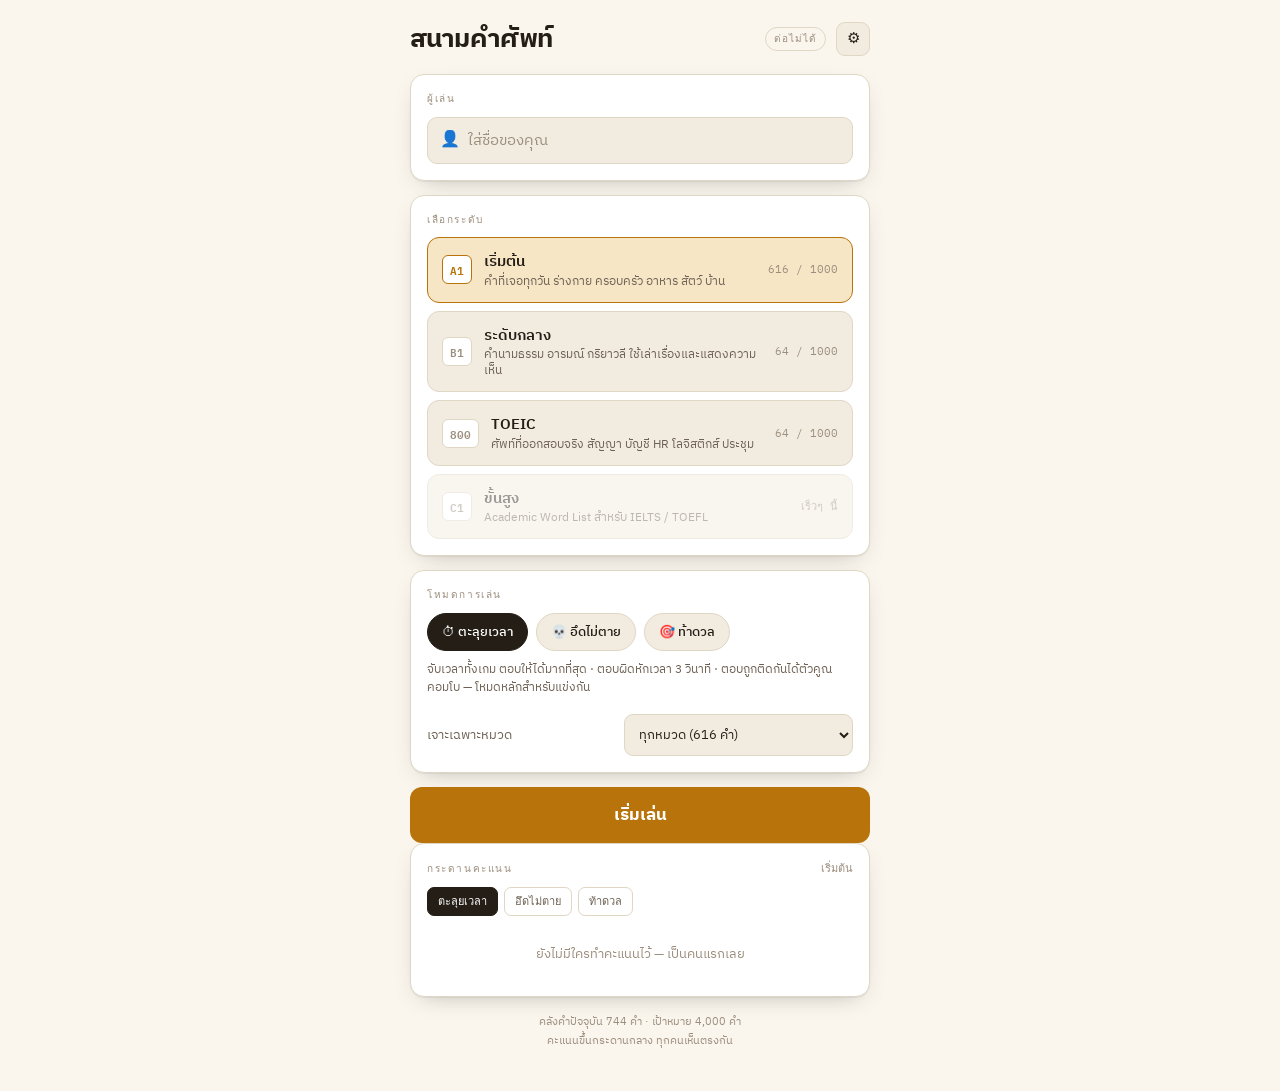
==== commit 1e8cacd8: "เพิ่มคำศัพท์ระดับเริ่มต้นอีก 200 คำ - หมวด "บ้านและเครื่องเรือน" 100 คำ - หมวด "กริยาประจำวัน" 100 ค" ====
--- a/vocab-arena-single.html
+++ b/vocab-arena-single.html
@@ -454,7 +454,7 @@
 };
 
 </script>
-<script>window.VA_DATA = {"starter":{"id":"starter","label":"เริ่มต้น","tier":"A1","blurb":"คำที่เจอทุกวัน ร่างกาย ครอบครัว อาหาร สัตว์ บ้าน","target":1000,"source":"curated-v1","words":[{"en":"Body","pos":"n.","th":"ร่างกาย","read":"บอ-ดี้","cat":"ร่างกายและสุขภาพ"},{"en":"Head","pos":"n.","th":"ศีรษะ","read":"เฮด","cat":"ร่างกายและสุขภาพ"},{"en":"Hair","pos":"n.","th":"เส้นผม","read":"แฮร์","cat":"ร่างกายและสุขภาพ"},{"en":"Face","pos":"n.","th":"ใบหน้า","read":"เฟซ","cat":"ร่างกายและสุขภาพ"},{"en":"Forehead","pos":"n.","th":"หน้าผาก","read":"ฟอ-เฮด","cat":"ร่างกายและสุขภาพ"},{"en":"Eye","pos":"n.","th":"ดวงตา","read":"อาย","cat":"ร่างกายและสุขภาพ"},{"en":"Eyebrow","pos":"n.","th":"คิ้ว","read":"อาย-เบรา","cat":"ร่างกายและสุขภาพ"},{"en":"Eyelash","pos":"n.","th":"ขนตา","read":"อาย-แลช","cat":"ร่างกายและสุขภาพ"},{"en":"Nose","pos":"n.","th":"จมูก","read":"โนซ","cat":"ร่างกายและสุขภาพ"},{"en":"Ear","pos":"n.","th":"หู","read":"เอียร์","cat":"ร่างกายและสุขภาพ"},{"en":"Mouth","pos":"n.","th":"ปาก","read":"เมาธ์","cat":"ร่างกายและสุขภาพ"},{"en":"Lip","pos":"n.","th":"ริมฝีปาก","read":"ลิพ","cat":"ร่างกายและสุขภาพ"},{"en":"Tooth","pos":"n.","th":"ฟัน","read":"ทูธ","cat":"ร่างกายและสุขภาพ"},{"en":"Tongue","pos":"n.","th":"ลิ้น","read":"ทัง","cat":"ร่างกายและสุขภาพ"},{"en":"Chin","pos":"n.","th":"คาง","read":"ชิน","cat":"ร่างกายและสุขภาพ"},{"en":"Cheek","pos":"n.","th":"แก้ม","read":"ชีค","cat":"ร่างกายและสุขภาพ"},{"en":"Jaw","pos":"n.","th":"ขากรรไกร","read":"จอ","cat":"ร่างกายและสุขภาพ"},{"en":"Beard","pos":"n.","th":"เครา","read":"เบียร์ด","cat":"ร่างกายและสุขภาพ"},{"en":"Neck","pos":"n.","th":"คอ","read":"เน็ค","cat":"ร่างกายและสุขภาพ"},{"en":"Shoulder","pos":"n.","th":"หัวไหล่","read":"โชล-เดอร์","cat":"ร่างกายและสุขภาพ"},{"en":"Arm","pos":"n.","th":"แขน","read":"อาร์ม","cat":"ร่างกายและสุขภาพ"},{"en":"Elbow","pos":"n.","th":"ข้อศอก","read":"เอล-โบ","cat":"ร่างกายและสุขภาพ"},{"en":"Wrist","pos":"n.","th":"ข้อมือ","read":"ริสท์","cat":"ร่างกายและสุขภาพ"},{"en":"Hand","pos":"n.","th":"มือ","read":"แฮนด์","cat":"ร่างกายและสุขภาพ"},{"en":"Palm","pos":"n.","th":"ฝ่ามือ","read":"พาล์ม","cat":"ร่างกายและสุขภาพ"},{"en":"Finger","pos":"n.","th":"นิ้วมือ","read":"ฟิง-เกอร์","cat":"ร่างกายและสุขภาพ"},{"en":"Thumb","pos":"n.","th":"นิ้วโป้ง","read":"ธัม","cat":"ร่างกายและสุขภาพ"},{"en":"Nail","pos":"n.","th":"เล็บ","read":"เนล","cat":"ร่างกายและสุขภาพ"},{"en":"Chest","pos":"n.","th":"หน้าอก","read":"เชสท์","cat":"ร่างกายและสุขภาพ"},{"en":"Back","pos":"n.","th":"แผ่นหลัง","read":"แบ็ค","cat":"ร่างกายและสุขภาพ"},{"en":"Stomach","pos":"n.","th":"ท้อง","read":"สตัม-เมิค","cat":"ร่างกายและสุขภาพ"},{"en":"Waist","pos":"n.","th":"เอว","read":"เวสท์","cat":"ร่างกายและสุขภาพ"},{"en":"Hip","pos":"n.","th":"สะโพก","read":"ฮิพ","cat":"ร่างกายและสุขภาพ"},{"en":"Leg","pos":"n.","th":"ขา","read":"เลก","cat":"ร่างกายและสุขภาพ"},{"en":"Knee","pos":"n.","th":"หัวเข่า","read":"นี","cat":"ร่างกายและสุขภาพ"},{"en":"Ankle","pos":"n.","th":"ข้อเท้า","read":"แอง-เคิล","cat":"ร่างกายและสุขภาพ"},{"en":"Foot","pos":"n.","th":"เท้า","read":"ฟุต","cat":"ร่างกายและสุขภาพ"},{"en":"Toe","pos":"n.","th":"นิ้วเท้า","read":"โท","cat":"ร่างกายและสุขภาพ"},{"en":"Heel","pos":"n.","th":"ส้นเท้า","read":"ฮีล","cat":"ร่างกายและสุขภาพ"},{"en":"Skin","pos":"n.","th":"ผิวหนัง","read":"สกิน","cat":"ร่างกายและสุขภาพ"},{"en":"Bone","pos":"n.","th":"กระดูก","read":"โบน","cat":"ร่างกายและสุขภาพ"},{"en":"Rib","pos":"n.","th":"ซี่โครง","read":"ริบ","cat":"ร่างกายและสุขภาพ"},{"en":"Blood","pos":"n.","th":"เลือด","read":"บลัด","cat":"ร่างกายและสุขภาพ"},{"en":"Heart","pos":"n.","th":"หัวใจ","read":"ฮาร์ท","cat":"ร่างกายและสุขภาพ"},{"en":"Brain","pos":"n.","th":"สมอง","read":"เบรน","cat":"ร่างกายและสุขภาพ"},{"en":"Lung","pos":"n.","th":"ปอด","read":"ลัง","cat":"ร่างกายและสุขภาพ"},{"en":"Liver","pos":"n.","th":"ตับ","read":"ลิ-เวอร์","cat":"ร่างกายและสุขภาพ"},{"en":"Kidney","pos":"n.","th":"ไต","read":"คิด-นี่","cat":"ร่างกายและสุขภาพ"},{"en":"Muscle","pos":"n.","th":"กล้ามเนื้อ","read":"มัส-เซิล","cat":"ร่างกายและสุขภาพ"},{"en":"Voice","pos":"n.","th":"เสียงพูด","read":"วอยซ์","cat":"ร่างกายและสุขภาพ"},{"en":"Breath","pos":"n.","th":"ลมหายใจ","read":"เบรธ","cat":"ร่างกายและสุขภาพ"},{"en":"Tear","pos":"n.","th":"น้ำตา","read":"เทียร์","cat":"ร่างกายและสุขภาพ"},{"en":"Sweat","pos":"n.","th":"เหงื่อ","read":"สเวท","cat":"ร่างกายและสุขภาพ"},{"en":"Sick","pos":"adj.","th":"ป่วย","read":"ซิค","cat":"ร่างกายและสุขภาพ"},{"en":"Ill","pos":"adj.","th":"ไม่สบาย","read":"อิล","cat":"ร่างกายและสุขภาพ"},{"en":"Healthy","pos":"adj.","th":"สุขภาพดี","read":"เฮล-ธี","cat":"ร่างกายและสุขภาพ"},{"en":"Strong","pos":"adj.","th":"แข็งแรง","read":"สตรอง","cat":"ร่างกายและสุขภาพ"},{"en":"Weak","pos":"adj.","th":"อ่อนแอ","read":"วีค","cat":"ร่างกายและสุขภาพ"},{"en":"Tired","pos":"adj.","th":"เหนื่อย","read":"ไท-เออร์ด","cat":"ร่างกายและสุขภาพ"},{"en":"Sleepy","pos":"adj.","th":"ง่วงนอน","read":"สลี-พี่","cat":"ร่างกายและสุขภาพ"},{"en":"Dizzy","pos":"adj.","th":"เวียนหัว","read":"ดิซ-ซี่","cat":"ร่างกายและสุขภาพ"},{"en":"Swollen","pos":"adj.","th":"บวม","read":"สโว-เลิน","cat":"ร่างกายและสุขภาพ"},{"en":"Blind","pos":"adj.","th":"ตาบอด","read":"ไบลนด์","cat":"ร่างกายและสุขภาพ"},{"en":"Deaf","pos":"adj.","th":"หูหนวก","read":"เดฟ","cat":"ร่างกายและสุขภาพ"},{"en":"Pain","pos":"n.","th":"ความเจ็บปวด","read":"เพน","cat":"ร่างกายและสุขภาพ"},{"en":"Hurt","pos":"v.","th":"ทำให้เจ็บ","read":"เฮิร์ท","cat":"ร่างกายและสุขภาพ"},{"en":"Fever","pos":"n.","th":"ไข้","read":"ฟี-เวอร์","cat":"ร่างกายและสุขภาพ"},{"en":"Cough","pos":"v.","th":"ไอ","read":"คอฟ","cat":"ร่างกายและสุขภาพ"},{"en":"Sneeze","pos":"v.","th":"จาม","read":"สนีซ","cat":"ร่างกายและสุขภาพ"},{"en":"Flu","pos":"n.","th":"ไข้หวัดใหญ่","read":"ฟลู","cat":"ร่างกายและสุขภาพ"},{"en":"Headache","pos":"n.","th":"อาการปวดหัว","read":"เฮด-เอค","cat":"ร่างกายและสุขภาพ"},{"en":"Stomachache","pos":"n.","th":"อาการปวดท้อง","read":"สตัม-เมิค-เอค","cat":"ร่างกายและสุขภาพ"},{"en":"Toothache","pos":"n.","th":"อาการปวดฟัน","read":"ทูธ-เอค","cat":"ร่างกายและสุขภาพ"},{"en":"Cavity","pos":"n.","th":"ฟันผุ","read":"แค-วิ-ตี้","cat":"ร่างกายและสุขภาพ"},{"en":"Symptom","pos":"n.","th":"อาการของโรค","read":"ซิม-ทึม","cat":"ร่างกายและสุขภาพ"},{"en":"Itch","pos":"v.","th":"คัน","read":"อิทช์","cat":"ร่างกายและสุขภาพ"},{"en":"Vomit","pos":"v.","th":"อาเจียน","read":"วอ-มิท","cat":"ร่างกายและสุขภาพ"},{"en":"Allergy","pos":"n.","th":"ภูมิแพ้","read":"แอล-เลอ-จี้","cat":"ร่างกายและสุขภาพ"},{"en":"Germ","pos":"n.","th":"เชื้อโรค","read":"เจิร์ม","cat":"ร่างกายและสุขภาพ"},{"en":"Wound","pos":"n.","th":"บาดแผล","read":"วูนด์","cat":"ร่างกายและสุขภาพ"},{"en":"Bruise","pos":"n.","th":"รอยฟกช้ำ","read":"บรูซ","cat":"ร่างกายและสุขภาพ"},{"en":"Burn","pos":"n.","th":"แผลไฟไหม้","read":"เบิร์น","cat":"ร่างกายและสุขภาพ"},{"en":"Scar","pos":"n.","th":"รอยแผลเป็น","read":"สการ์","cat":"ร่างกายและสุขภาพ"},{"en":"Injury","pos":"n.","th":"การบาดเจ็บ","read":"อิน-จู-รี่","cat":"ร่างกายและสุขภาพ"},{"en":"Medicine","pos":"n.","th":"ยา","read":"เมด-ดิ-ซิน","cat":"ร่างกายและสุขภาพ"},{"en":"Pill","pos":"n.","th":"ยาเม็ด","read":"พิล","cat":"ร่างกายและสุขภาพ"},{"en":"Doctor","pos":"n.","th":"แพทย์","read":"ด็อก-เตอร์","cat":"ร่างกายและสุขภาพ"},{"en":"Nurse","pos":"n.","th":"พยาบาล","read":"เนิร์ส","cat":"ร่างกายและสุขภาพ"},{"en":"Dentist","pos":"n.","th":"ทันตแพทย์","read":"เดน-ทิสต์","cat":"ร่างกายและสุขภาพ"},{"en":"Hospital","pos":"n.","th":"โรงพยาบาล","read":"ฮอส-พิ-เทิล","cat":"ร่างกายและสุขภาพ"},{"en":"Clinic","pos":"n.","th":"คลินิก","read":"คลิ-นิค","cat":"ร่างกายและสุขภาพ"},{"en":"Pharmacy","pos":"n.","th":"ร้านขายยา","read":"ฟาร์-มา-ซี่","cat":"ร่างกายและสุขภาพ"},{"en":"Patient","pos":"n.","th":"ผู้ป่วย","read":"เพ-เชินท์","cat":"ร่างกายและสุขภาพ"},{"en":"Treatment","pos":"n.","th":"การรักษา","read":"ทรีท-เมนท์","cat":"ร่างกายและสุขภาพ"},{"en":"Injection","pos":"n.","th":"การฉีดยา","read":"อิน-เจ็ค-ชัน","cat":"ร่างกายและสุขภาพ"},{"en":"Vaccine","pos":"n.","th":"วัคซีน","read":"แวค-ซีน","cat":"ร่างกายและสุขภาพ"},{"en":"Bandage","pos":"n.","th":"ผ้าพันแผล","read":"แบน-เดจ","cat":"ร่างกายและสุขภาพ"},{"en":"Mask","pos":"n.","th":"หน้ากากอนามัย","read":"มาสก์","cat":"ร่างกายและสุขภาพ"},{"en":"Exercise","pos":"n.","th":"การออกกำลังกาย","read":"เอ็ก-เซอร์-ไซส์","cat":"ร่างกายและสุขภาพ"},{"en":"Rest","pos":"n.","th":"การพักผ่อน","read":"เรสท์","cat":"ร่างกายและสุขภาพ"},{"en":"Family","pos":"n.","th":"ครอบครัว","read":"แฟม-มิ-ลี่","cat":"ครอบครัวและผู้คน"},{"en":"Parents","pos":"n.","th":"พ่อแม่","read":"แพ-เรินทส์","cat":"ครอบครัวและผู้คน"},{"en":"Mother","pos":"n.","th":"แม่","read":"มา-เธอร์","cat":"ครอบครัวและผู้คน"},{"en":"Father","pos":"n.","th":"พ่อ","read":"ฟา-เธอร์","cat":"ครอบครัวและผู้คน"},{"en":"Son","pos":"n.","th":"ลูกชาย","read":"ซัน","cat":"ครอบครัวและผู้คน"},{"en":"Daughter","pos":"n.","th":"ลูกสาว","read":"ดอ-เทอร์","cat":"ครอบครัวและผู้คน"},{"en":"Brother","pos":"n.","th":"พี่ชาย/น้องชาย","read":"บรา-เธอร์","cat":"ครอบครัวและผู้คน"},{"en":"Sister","pos":"n.","th":"พี่สาว/น้องสาว","read":"ซิส-เตอร์","cat":"ครอบครัวและผู้คน"},{"en":"Baby","pos":"n.","th":"ทารก","read":"เบ-บี้","cat":"ครอบครัวและผู้คน"},{"en":"Child","pos":"n.","th":"เด็ก","read":"ไชลด์","cat":"ครอบครัวและผู้คน"},{"en":"Grandmother","pos":"n.","th":"ย่า/ยาย","read":"แกรนด์-มา-เธอร์","cat":"ครอบครัวและผู้คน"},{"en":"Grandfather","pos":"n.","th":"ปู่/ตา","read":"แกรนด์-ฟา-เธอร์","cat":"ครอบครัวและผู้คน"},{"en":"Grandson","pos":"n.","th":"หลานชาย","read":"แกรนด์-ซัน","cat":"ครอบครัวและผู้คน"},{"en":"Granddaughter","pos":"n.","th":"หลานสาว","read":"แกรนด์-ดอ-เทอร์","cat":"ครอบครัวและผู้คน"},{"en":"Uncle","pos":"n.","th":"ลุง/น้าชาย","read":"อัง-เคิล","cat":"ครอบครัวและผู้คน"},{"en":"Aunt","pos":"n.","th":"ป้า/น้าสาว","read":"อานท์","cat":"ครอบครัวและผู้คน"},{"en":"Cousin","pos":"n.","th":"ลูกพี่ลูกน้อง","read":"คัส-ซิน","cat":"ครอบครัวและผู้คน"},{"en":"Nephew","pos":"n.","th":"หลานชายของพี่น้อง","read":"เนฟ-ฟิว","cat":"ครอบครัวและผู้คน"},{"en":"Niece","pos":"n.","th":"หลานสาวของพี่น้อง","read":"นีซ","cat":"ครอบครัวและผู้คน"},{"en":"Husband","pos":"n.","th":"สามี","read":"ฮัส-เบินด์","cat":"ครอบครัวและผู้คน"},{"en":"Wife","pos":"n.","th":"ภรรยา","read":"ไวฟ์","cat":"ครอบครัวและผู้คน"},{"en":"Couple","pos":"n.","th":"คู่รัก","read":"คัพ-เพิล","cat":"ครอบครัวและผู้คน"},{"en":"Twin","pos":"n.","th":"ฝาแฝด","read":"ทวิน","cat":"ครอบครัวและผู้คน"},{"en":"Relative","pos":"n.","th":"ญาติ","read":"เรล-ละ-ทิฟ","cat":"ครอบครัวและผู้คน"},{"en":"Stepmother","pos":"n.","th":"แม่เลี้ยง","read":"สเต็พ-มา-เธอร์","cat":"ครอบครัวและผู้คน"},{"en":"Stepfather","pos":"n.","th":"พ่อเลี้ยง","read":"สเต็พ-ฟา-เธอร์","cat":"ครอบครัวและผู้คน"},{"en":"Orphan","pos":"n.","th":"เด็กกำพร้า","read":"ออร์-เฟิน","cat":"ครอบครัวและผู้คน"},{"en":"Ancestor","pos":"n.","th":"บรรพบุรุษ","read":"แอน-เซส-เตอร์","cat":"ครอบครัวและผู้คน"},{"en":"Man","pos":"n.","th":"ผู้ชาย","read":"แมน","cat":"ครอบครัวและผู้คน"},{"en":"Woman","pos":"n.","th":"ผู้หญิง","read":"วู-เมิน","cat":"ครอบครัวและผู้คน"},{"en":"Boy","pos":"n.","th":"เด็กผู้ชาย","read":"บอย","cat":"ครอบครัวและผู้คน"},{"en":"Girl","pos":"n.","th":"เด็กผู้หญิง","read":"เกิร์ล","cat":"ครอบครัวและผู้คน"},{"en":"Person","pos":"n.","th":"บุคคล","read":"เพอร์-เซิน","cat":"ครอบครัวและผู้คน"},{"en":"People","pos":"n.","th":"ผู้คน","read":"พี-เพิล","cat":"ครอบครัวและผู้คน"},{"en":"Adult","pos":"n.","th":"ผู้ใหญ่","read":"อะ-ดัลท์","cat":"ครอบครัวและผู้คน"},{"en":"Teenager","pos":"n.","th":"วัยรุ่น","read":"ทีน-เอ-เจอร์","cat":"ครอบครัวและผู้คน"},{"en":"Elder","pos":"n.","th":"ผู้อาวุโส","read":"เอล-เดอร์","cat":"ครอบครัวและผู้คน"},{"en":"Friend","pos":"n.","th":"เพื่อน","read":"เฟรนด์","cat":"ครอบครัวและผู้คน"},{"en":"Neighbour","pos":"n.","th":"เพื่อนบ้าน","read":"เน-เบอร์","cat":"ครอบครัวและผู้คน"},{"en":"Guest","pos":"n.","th":"แขก","read":"เกสท์","cat":"ครอบครัวและผู้คน"},{"en":"Visitor","pos":"n.","th":"ผู้มาเยือน","read":"วิ-สิ-เทอร์","cat":"ครอบครัวและผู้คน"},{"en":"Stranger","pos":"n.","th":"คนแปลกหน้า","read":"สเตรน-เจอร์","cat":"ครอบครัวและผู้คน"},{"en":"Owner","pos":"n.","th":"เจ้าของ","read":"โอ-เนอร์","cat":"ครอบครัวและผู้คน"},{"en":"Member","pos":"n.","th":"สมาชิก","read":"เมม-เบอร์","cat":"ครอบครัวและผู้คน"},{"en":"Group","pos":"n.","th":"กลุ่ม","read":"กรูพ","cat":"ครอบครัวและผู้คน"},{"en":"Team","pos":"n.","th":"ทีม","read":"ทีม","cat":"ครอบครัวและผู้คน"},{"en":"Crowd","pos":"n.","th":"ฝูงชน","read":"คราวด์","cat":"ครอบครัวและผู้คน"},{"en":"Partner","pos":"n.","th":"คู่หู","read":"พาร์ท-เนอร์","cat":"ครอบครัวและผู้คน"},{"en":"Boyfriend","pos":"n.","th":"แฟนหนุ่ม","read":"บอย-เฟรนด์","cat":"ครอบครัวและผู้คน"},{"en":"Girlfriend","pos":"n.","th":"แฟนสาว","read":"เกิร์ล-เฟรนด์","cat":"ครอบครัวและผู้คน"},{"en":"Bride","pos":"n.","th":"เจ้าสาว","read":"ไบรด์","cat":"ครอบครัวและผู้คน"},{"en":"Groom","pos":"n.","th":"เจ้าบ่าว","read":"กรูม","cat":"ครอบครัวและผู้คน"},{"en":"Widow","pos":"n.","th":"หญิงหม้าย","read":"วิ-โด","cat":"ครอบครัวและผู้คน"},{"en":"Citizen","pos":"n.","th":"พลเมือง","read":"ซิ-ทิ-เซิน","cat":"ครอบครัวและผู้คน"},{"en":"Foreigner","pos":"n.","th":"ชาวต่างชาติ","read":"ฟอ-ริน-เนอร์","cat":"ครอบครัวและผู้คน"},{"en":"Leader","pos":"n.","th":"ผู้นำ","read":"ลี-เดอร์","cat":"ครอบครัวและผู้คน"},{"en":"Teacher","pos":"n.","th":"ครู","read":"ที-เชอร์","cat":"ครอบครัวและผู้คน"},{"en":"Student","pos":"n.","th":"นักเรียน","read":"สติว-เดนท์","cat":"ครอบครัวและผู้คน"},{"en":"Farmer","pos":"n.","th":"ชาวนา","read":"ฟาร์-เมอร์","cat":"ครอบครัวและผู้คน"},{"en":"Chef","pos":"n.","th":"พ่อครัว","read":"เชฟ","cat":"ครอบครัวและผู้คน"},{"en":"Driver","pos":"n.","th":"คนขับรถ","read":"ไดร-เวอร์","cat":"ครอบครัวและผู้คน"},{"en":"Soldier","pos":"n.","th":"ทหาร","read":"โซล-เจอร์","cat":"ครอบครัวและผู้คน"},{"en":"Engineer","pos":"n.","th":"วิศวกร","read":"เอน-จิ-เนียร์","cat":"ครอบครัวและผู้คน"},{"en":"Lawyer","pos":"n.","th":"ทนายความ","read":"ลอ-เยอร์","cat":"ครอบครัวและผู้คน"},{"en":"Singer","pos":"n.","th":"นักร้อง","read":"ซิง-เกอร์","cat":"ครอบครัวและผู้คน"},{"en":"Actor","pos":"n.","th":"นักแสดง","read":"แอค-เตอร์","cat":"ครอบครัวและผู้คน"},{"en":"Artist","pos":"n.","th":"ศิลปิน","read":"อาร์-ทิสต์","cat":"ครอบครัวและผู้คน"},{"en":"Writer","pos":"n.","th":"นักเขียน","read":"ไร-เทอร์","cat":"ครอบครัวและผู้คน"},{"en":"Waiter","pos":"n.","th":"พนักงานเสิร์ฟ","read":"เว-เทอร์","cat":"ครอบครัวและผู้คน"},{"en":"Seller","pos":"n.","th":"คนขายของ","read":"เซล-เลอร์","cat":"ครอบครัวและผู้คน"},{"en":"Barber","pos":"n.","th":"ช่างตัดผม","read":"บาร์-เบอร์","cat":"ครอบครัวและผู้คน"},{"en":"Tailor","pos":"n.","th":"ช่างตัดเสื้อ","read":"เท-เลอร์","cat":"ครอบครัวและผู้คน"},{"en":"Fisherman","pos":"n.","th":"ชาวประมง","read":"ฟิช-เชอร์-เมิน","cat":"ครอบครัวและผู้คน"},{"en":"Pilot","pos":"n.","th":"นักบิน","read":"ไพ-เลิท","cat":"ครอบครัวและผู้คน"},{"en":"Guard","pos":"n.","th":"ยาม","read":"การ์ด","cat":"ครอบครัวและผู้คน"},{"en":"Cleaner","pos":"n.","th":"พนักงานทำความสะอาด","read":"คลี-เนอร์","cat":"ครอบครัวและผู้คน"},{"en":"Manager","pos":"n.","th":"ผู้จัดการ","read":"แม-เน-เจอร์","cat":"ครอบครัวและผู้คน"},{"en":"Worker","pos":"n.","th":"คนงาน","read":"เวิร์ก-เกอร์","cat":"ครอบครัวและผู้คน"},{"en":"Boss","pos":"n.","th":"เจ้านาย","read":"บอส","cat":"ครอบครัวและผู้คน"},{"en":"Customer","pos":"n.","th":"ลูกค้า","read":"คัส-โท-เมอร์","cat":"ครอบครัวและผู้คน"},{"en":"Postman","pos":"n.","th":"บุรุษไปรษณีย์","read":"โพสท์-เมิน","cat":"ครอบครัวและผู้คน"},{"en":"Mechanic","pos":"n.","th":"ช่างเครื่องยนต์","read":"เมอ-แค-นิค","cat":"ครอบครัวและผู้คน"},{"en":"Scientist","pos":"n.","th":"นักวิทยาศาสตร์","read":"ไซ-เอิน-ทิสต์","cat":"ครอบครัวและผู้คน"},{"en":"Athlete","pos":"n.","th":"นักกีฬา","read":"แอธ-ลีท","cat":"ครอบครัวและผู้คน"},{"en":"Baker","pos":"n.","th":"คนทำขนมปัง","read":"เบ-เคอร์","cat":"ครอบครัวและผู้คน"},{"en":"Painter","pos":"n.","th":"ช่างทาสี","read":"เพน-เทอร์","cat":"ครอบครัวและผู้คน"},{"en":"Plumber","pos":"n.","th":"ช่างประปา","read":"พลัม-เมอร์","cat":"ครอบครัวและผู้คน"},{"en":"Secretary","pos":"n.","th":"เลขานุการ","read":"เซค-คระ-เท-รี่","cat":"ครอบครัวและผู้คน"},{"en":"Musician","pos":"n.","th":"นักดนตรี","read":"มิว-สิ-เชิน","cat":"ครอบครัวและผู้คน"},{"en":"Photographer","pos":"n.","th":"ช่างภาพ","read":"โฟ-ทอก-กระ-เฟอร์","cat":"ครอบครัวและผู้คน"},{"en":"Name","pos":"n.","th":"ชื่อ","read":"เนม","cat":"ครอบครัวและผู้คน"},{"en":"Nickname","pos":"n.","th":"ชื่อเล่น","read":"นิค-เนม","cat":"ครอบครัวและผู้คน"},{"en":"Surname","pos":"n.","th":"นามสกุล","read":"เซอร์-เนม","cat":"ครอบครัวและผู้คน"},{"en":"Age","pos":"n.","th":"อายุ","read":"เอจ","cat":"ครอบครัวและผู้คน"},{"en":"Birthday","pos":"n.","th":"วันเกิด","read":"เบิร์ธ-เดย์","cat":"ครอบครัวและผู้คน"},{"en":"Gender","pos":"n.","th":"เพศ","read":"เจน-เดอร์","cat":"ครอบครัวและผู้คน"},{"en":"Address","pos":"n.","th":"ที่อยู่","read":"แอด-เดรส","cat":"ครอบครัวและผู้คน"},{"en":"Job","pos":"n.","th":"งานอาชีพ","read":"จ็อบ","cat":"ครอบครัวและผู้คน"},{"en":"Nationality","pos":"n.","th":"สัญชาติ","read":"แน-ชะ-แน-ลิ-ตี้","cat":"ครอบครัวและผู้คน"},{"en":"Marriage","pos":"n.","th":"การแต่งงาน","read":"แม-เรจ","cat":"ครอบครัวและผู้คน"},{"en":"Door","pos":"","th":"ประตู","read":"ดอร์","cat":"บ้านและเครื่องเรือน"},{"en":"Window","pos":"","th":"หน้าต่าง","read":"วิน-โด","cat":"บ้านและเครื่องเรือน"},{"en":"Table","pos":"","th":"โต๊ะ","read":"เท-เบิล","cat":"บ้านและเครื่องเรือน"},{"en":"Chair","pos":"","th":"เก้าอี้","read":"แชร์","cat":"บ้านและเครื่องเรือน"},{"en":"Bed","pos":"","th":"เตียง","read":"เบด","cat":"บ้านและเครื่องเรือน"},{"en":"Kitchen","pos":"","th":"ห้องครัว","read":"คิท-เชน","cat":"บ้านและเครื่องเรือน"},{"en":"Room","pos":"","th":"ห้อง","read":"รูม","cat":"บ้านและเครื่องเรือน"},{"en":"Floor","pos":"","th":"พื้น","read":"ฟลอร์","cat":"บ้านและเครื่องเรือน"},{"en":"Eat","pos":"","th":"กิน","read":"อีท","cat":"กริยาประจำวัน"},{"en":"Sleep","pos":"","th":"นอนหลับ","read":"สลีป","cat":"กริยาประจำวัน"},{"en":"Run","pos":"","th":"วิ่ง","read":"รัน","cat":"กริยาประจำวัน"},{"en":"Walk","pos":"","th":"เดิน","read":"วอล์ก","cat":"กริยาประจำวัน"},{"en":"Read","pos":"","th":"อ่าน","read":"รีด","cat":"กริยาประจำวัน"},{"en":"Write","pos":"","th":"เขียน","read":"ไรท์","cat":"กริยาประจำวัน"},{"en":"Buy","pos":"","th":"ซื้อ","read":"บาย","cat":"กริยาประจำวัน"},{"en":"Open","pos":"","th":"เปิด","read":"โอ-เพ่น","cat":"กริยาประจำวัน"},{"en":"Big","pos":"","th":"ใหญ่","read":"บิก","cat":"สี รูปร่าง และคำคุณศัพท์พื้นฐาน"},{"en":"Small","pos":"","th":"เล็ก","read":"สมอล","cat":"สี รูปร่าง และคำคุณศัพท์พื้นฐาน"},{"en":"Hot","pos":"","th":"ร้อน","read":"ฮอท","cat":"สี รูปร่าง และคำคุณศัพท์พื้นฐาน"},{"en":"Cold","pos":"","th":"หนาว","read":"โคลด์","cat":"สี รูปร่าง และคำคุณศัพท์พื้นฐาน"},{"en":"Fast","pos":"","th":"เร็ว","read":"ฟาสต์","cat":"สี รูปร่าง และคำคุณศัพท์พื้นฐาน"},{"en":"Slow","pos":"","th":"ช้า","read":"สโลว์","cat":"สี รูปร่าง และคำคุณศัพท์พื้นฐาน"},{"en":"New","pos":"","th":"ใหม่","read":"นิว","cat":"สี รูปร่าง และคำคุณศัพท์พื้นฐาน"},{"en":"Old","pos":"","th":"เก่า","read":"โอลด์","cat":"สี รูปร่าง และคำคุณศัพท์พื้นฐาน"},{"en":"Monday","pos":"","th":"วันจันทร์","read":"มัน-เดย์","cat":"เวลา วัน เดือน ตัวเลข"},{"en":"Year","pos":"","th":"ปี","read":"เยียร์","cat":"เวลา วัน เดือน ตัวเลข"},{"en":"Month","pos":"","th":"เดือน","read":"มันธ์","cat":"เวลา วัน เดือน ตัวเลข"},{"en":"Today","pos":"","th":"วันนี้","read":"ทู-เดย์","cat":"เวลา วัน เดือน ตัวเลข"},{"en":"Morning","pos":"","th":"ตอนเช้า","read":"มอร์-นิ่ง","cat":"เวลา วัน เดือน ตัวเลข"},{"en":"Night","pos":"","th":"กลางคืน","read":"ไนท์","cat":"เวลา วัน เดือน ตัวเลข"},{"en":"Hour","pos":"","th":"ชั่วโมง","read":"อาว-เออร์","cat":"เวลา วัน เดือน ตัวเลข"},{"en":"Week","pos":"","th":"สัปดาห์","read":"วีค","cat":"เวลา วัน เดือน ตัวเลข"},{"en":"Rice","pos":"n.","th":"ข้าว","read":"ไรซ์","cat":"อาหารและเครื่องดื่ม"},{"en":"Bread","pos":"n.","th":"ขนมปัง","read":"เบรด","cat":"อาหารและเครื่องดื่ม"},{"en":"Noodle","pos":"n.","th":"เส้นก๋วยเตี๋ยว","read":"นู้-เดิล","cat":"อาหารและเครื่องดื่ม"},{"en":"Flour","pos":"n.","th":"แป้งสาลี","read":"ฟลาว-เออร์","cat":"อาหารและเครื่องดื่ม"},{"en":"Corn","pos":"n.","th":"ข้าวโพด","read":"คอร์น","cat":"อาหารและเครื่องดื่ม"},{"en":"Bean","pos":"n.","th":"ถั่ว","read":"บีน","cat":"อาหารและเครื่องดื่ม"},{"en":"Potato","pos":"n.","th":"มันฝรั่ง","read":"โพ-เท-โท","cat":"อาหารและเครื่องดื่ม"},{"en":"Meat","pos":"n.","th":"เนื้อสัตว์","read":"มีท","cat":"อาหารและเครื่องดื่ม"},{"en":"Pork","pos":"n.","th":"เนื้อหมู","read":"พอร์ค","cat":"อาหารและเครื่องดื่ม"},{"en":"Beef","pos":"n.","th":"เนื้อวัว","read":"บีฟ","cat":"อาหารและเครื่องดื่ม"},{"en":"Chicken","pos":"n.","th":"เนื้อไก่","read":"ชิก-เคิน","cat":"อาหารและเครื่องดื่ม"},{"en":"Seafood","pos":"n.","th":"อาหารทะเล","read":"ซี-ฟู้ด","cat":"อาหารและเครื่องดื่ม"},{"en":"Tuna","pos":"n.","th":"ปลาทูน่า","read":"ทู-น่า","cat":"อาหารและเครื่องดื่ม"},{"en":"Salmon","pos":"n.","th":"ปลาแซลมอน","read":"แซ-เมิน","cat":"อาหารและเครื่องดื่ม"},{"en":"Egg","pos":"n.","th":"ไข่","read":"เอก","cat":"อาหารและเครื่องดื่ม"},{"en":"Tofu","pos":"n.","th":"เต้าหู้","read":"โท-ฟู","cat":"อาหารและเครื่องดื่ม"},{"en":"Sausage","pos":"n.","th":"ไส้กรอก","read":"ซอ-เสจ","cat":"อาหารและเครื่องดื่ม"},{"en":"Ham","pos":"n.","th":"แฮม","read":"แฮม","cat":"อาหารและเครื่องดื่ม"},{"en":"Bacon","pos":"n.","th":"เบคอน","read":"เบ-เคิน","cat":"อาหารและเครื่องดื่ม"},{"en":"Milk","pos":"n.","th":"นม","read":"มิลก์","cat":"อาหารและเครื่องดื่ม"},{"en":"Cheese","pos":"n.","th":"ชีส","read":"ชีส","cat":"อาหารและเครื่องดื่ม"},{"en":"Butter","pos":"n.","th":"เนย","read":"บัท-เทอร์","cat":"อาหารและเครื่องดื่ม"},{"en":"Yogurt","pos":"n.","th":"โยเกิร์ต","read":"โย-เกิร์ต","cat":"อาหารและเครื่องดื่ม"},{"en":"Cream","pos":"n.","th":"ครีม","read":"ครีม","cat":"อาหารและเครื่องดื่ม"},{"en":"Water","pos":"n.","th":"น้ำเปล่า","read":"วอ-เทอร์","cat":"อาหารและเครื่องดื่ม"},{"en":"Tea","pos":"n.","th":"ชา","read":"ที","cat":"อาหารและเครื่องดื่ม"},{"en":"Coffee","pos":"n.","th":"กาแฟ","read":"คอฟ-ฟี่","cat":"อาหารและเครื่องดื่ม"},{"en":"Juice","pos":"n.","th":"น้ำผลไม้","read":"จูซ","cat":"อาหารและเครื่องดื่ม"},{"en":"Soda","pos":"n.","th":"น้ำอัดลม","read":"โซ-ด้า","cat":"อาหารและเครื่องดื่ม"},{"en":"Beer","pos":"n.","th":"เบียร์","read":"เบียร์","cat":"อาหารและเครื่องดื่ม"},{"en":"Wine","pos":"n.","th":"ไวน์","read":"ไวน์","cat":"อาหารและเครื่องดื่ม"},{"en":"Ice","pos":"n.","th":"น้ำแข็ง","read":"ไอซ์","cat":"อาหารและเครื่องดื่ม"},{"en":"Soup","pos":"n.","th":"ซุป","read":"ซูป","cat":"อาหารและเครื่องดื่ม"},{"en":"Salad","pos":"n.","th":"สลัด","read":"แซ-เลิด","cat":"อาหารและเครื่องดื่ม"},{"en":"Sandwich","pos":"n.","th":"แซนด์วิช","read":"แซนด์-วิช","cat":"อาหารและเครื่องดื่ม"},{"en":"Pizza","pos":"n.","th":"พิซซ่า","read":"พีท-ซ่า","cat":"อาหารและเครื่องดื่ม"},{"en":"Curry","pos":"n.","th":"แกงกะหรี่","read":"เคอ-รี่","cat":"อาหารและเครื่องดื่ม"},{"en":"Sauce","pos":"n.","th":"น้ำราด","read":"ซอส","cat":"อาหารและเครื่องดื่ม"},{"en":"Salt","pos":"n.","th":"เกลือ","read":"ซอลท์","cat":"อาหารและเครื่องดื่ม"},{"en":"Pepper","pos":"n.","th":"พริกไทย","read":"เพพ-เพอร์","cat":"อาหารและเครื่องดื่ม"},{"en":"Sugar","pos":"n.","th":"น้ำตาล","read":"ชู-การ์","cat":"อาหารและเครื่องดื่ม"},{"en":"Oil","pos":"n.","th":"น้ำมันปรุงอาหาร","read":"ออยล์","cat":"อาหารและเครื่องดื่ม"},{"en":"Vinegar","pos":"n.","th":"น้ำส้มสายชู","read":"วิ-นิ-เกอร์","cat":"อาหารและเครื่องดื่ม"},{"en":"Honey","pos":"n.","th":"น้ำผึ้ง","read":"ฮัน-นี่","cat":"อาหารและเครื่องดื่ม"},{"en":"Garlic","pos":"n.","th":"กระเทียม","read":"การ์-ลิค","cat":"อาหารและเครื่องดื่ม"},{"en":"Onion","pos":"n.","th":"หัวหอม","read":"อัน-เนียน","cat":"อาหารและเครื่องดื่ม"},{"en":"Chili","pos":"n.","th":"พริก","read":"ชิ-ลี่","cat":"อาหารและเครื่องดื่ม"},{"en":"Ginger","pos":"n.","th":"ขิง","read":"จิน-เจอร์","cat":"อาหารและเครื่องดื่ม"},{"en":"Herb","pos":"n.","th":"สมุนไพร","read":"เฮิร์บ","cat":"อาหารและเครื่องดื่ม"},{"en":"Vegetable","pos":"n.","th":"ผัก","read":"เวจ-จิ-เท-เบิล","cat":"อาหารและเครื่องดื่ม"},{"en":"Fruit","pos":"n.","th":"ผลไม้","read":"ฟรุต","cat":"อาหารและเครื่องดื่ม"},{"en":"Apple","pos":"n.","th":"แอปเปิล","read":"แอป-เปิ้ล","cat":"อาหารและเครื่องดื่ม"},{"en":"Banana","pos":"n.","th":"กล้วย","read":"บะ-นา-น่า","cat":"อาหารและเครื่องดื่ม"},{"en":"Orange","pos":"n.","th":"ส้ม","read":"ออ-เรนจ์","cat":"อาหารและเครื่องดื่ม"},{"en":"Mango","pos":"n.","th":"มะม่วง","read":"แมง-โก","cat":"อาหารและเครื่องดื่ม"},{"en":"Grape","pos":"n.","th":"องุ่น","read":"เกรพ","cat":"อาหารและเครื่องดื่ม"},{"en":"Watermelon","pos":"n.","th":"แตงโม","read":"วอ-เทอร์-เมล-เลิน","cat":"อาหารและเครื่องดื่ม"},{"en":"Pineapple","pos":"n.","th":"สับปะรด","read":"ไพน์-แอป-เปิ้ล","cat":"อาหารและเครื่องดื่ม"},{"en":"Papaya","pos":"n.","th":"มะละกอ","read":"พะ-พา-ย่า","cat":"อาหารและเครื่องดื่ม"},{"en":"Coconut","pos":"n.","th":"มะพร้าว","read":"โค-โค-นัท","cat":"อาหารและเครื่องดื่ม"},{"en":"Lemon","pos":"n.","th":"เลมอน","read":"เล-เมิน","cat":"อาหารและเครื่องดื่ม"},{"en":"Strawberry","pos":"n.","th":"สตรอว์เบอร์รี","read":"สตรอ-เบอ-รี่","cat":"อาหารและเครื่องดื่ม"},{"en":"Tomato","pos":"n.","th":"มะเขือเทศ","read":"โท-มา-โท","cat":"อาหารและเครื่องดื่ม"},{"en":"Carrot","pos":"n.","th":"แครอท","read":"แค-เริท","cat":"อาหารและเครื่องดื่ม"},{"en":"Cabbage","pos":"n.","th":"กะหล่ำปลี","read":"แคบ-เบจ","cat":"อาหารและเครื่องดื่ม"},{"en":"Cucumber","pos":"n.","th":"แตงกวา","read":"คิว-คัม-เบอร์","cat":"อาหารและเครื่องดื่ม"},{"en":"Mushroom","pos":"n.","th":"เห็ด","read":"มัช-รูม","cat":"อาหารและเครื่องดื่ม"},{"en":"Pumpkin","pos":"n.","th":"ฟักทอง","read":"พัมพ์-คิน","cat":"อาหารและเครื่องดื่ม"},{"en":"Lettuce","pos":"n.","th":"ผักกาดหอม","read":"เลท-ทิส","cat":"อาหารและเครื่องดื่ม"},{"en":"Spinach","pos":"n.","th":"ผักโขม","read":"สปิ-นิช","cat":"อาหารและเครื่องดื่ม"},{"en":"Cake","pos":"n.","th":"เค้ก","read":"เค้ก","cat":"อาหารและเครื่องดื่ม"},{"en":"Cookie","pos":"n.","th":"คุกกี้","read":"คุก-กี้","cat":"อาหารและเครื่องดื่ม"},{"en":"Candy","pos":"n.","th":"ลูกอม","read":"แคน-ดี้","cat":"อาหารและเครื่องดื่ม"},{"en":"Chocolate","pos":"n.","th":"ช็อกโกแลต","read":"ช็อค-โก-เลท","cat":"อาหารและเครื่องดื่ม"},{"en":"Dessert","pos":"n.","th":"ของหวาน","read":"ดิ-เซิร์ท","cat":"อาหารและเครื่องดื่ม"},{"en":"Snack","pos":"n.","th":"ของว่าง","read":"สแน็ค","cat":"อาหารและเครื่องดื่ม"},{"en":"Pie","pos":"n.","th":"ขนมพาย","read":"พาย","cat":"อาหารและเครื่องดื่ม"},{"en":"Jam","pos":"n.","th":"แยม","read":"แจม","cat":"อาหารและเครื่องดื่ม"},{"en":"Breakfast","pos":"n.","th":"อาหารเช้า","read":"เบรก-ฟาสต์","cat":"อาหารและเครื่องดื่ม"},{"en":"Lunch","pos":"n.","th":"อาหารกลางวัน","read":"ลันช์","cat":"อาหารและเครื่องดื่ม"},{"en":"Dinner","pos":"n.","th":"อาหารเย็น","read":"ดิน-เนอร์","cat":"อาหารและเครื่องดื่ม"},{"en":"Meal","pos":"n.","th":"มื้ออาหาร","read":"มีล","cat":"อาหารและเครื่องดื่ม"},{"en":"Menu","pos":"n.","th":"รายการอาหาร","read":"เม-นิว","cat":"อาหารและเครื่องดื่ม"},{"en":"Recipe","pos":"n.","th":"สูตรอาหาร","read":"เร-ซิ-พี่","cat":"อาหารและเครื่องดื่ม"},{"en":"Plate","pos":"n.","th":"จาน","read":"เพลท","cat":"อาหารและเครื่องดื่ม"},{"en":"Bowl","pos":"n.","th":"ชาม","read":"โบล","cat":"อาหารและเครื่องดื่ม"},{"en":"Spoon","pos":"n.","th":"ช้อน","read":"สปูน","cat":"อาหารและเครื่องดื่ม"},{"en":"Fork","pos":"n.","th":"ส้อม","read":"ฟอร์ค","cat":"อาหารและเครื่องดื่ม"},{"en":"Knife","pos":"n.","th":"มีด","read":"ไนฟ์","cat":"อาหารและเครื่องดื่ม"},{"en":"Cup","pos":"n.","th":"ถ้วย","read":"คัพ","cat":"อาหารและเครื่องดื่ม"},{"en":"Glass","pos":"n.","th":"แก้วน้ำ","read":"กลาส","cat":"อาหารและเครื่องดื่ม"},{"en":"Bottle","pos":"n.","th":"ขวด","read":"บอท-เทิล","cat":"อาหารและเครื่องดื่ม"},{"en":"Straw","pos":"n.","th":"หลอดดูด","read":"สตรอ","cat":"อาหารและเครื่องดื่ม"},{"en":"Napkin","pos":"n.","th":"กระดาษเช็ดปาก","read":"แนพ-คิน","cat":"อาหารและเครื่องดื่ม"},{"en":"Delicious","pos":"adj.","th":"อร่อย","read":"ดิ-ลิ-เชียส","cat":"อาหารและเครื่องดื่ม"},{"en":"Sweet","pos":"adj.","th":"หวาน","read":"สวีท","cat":"อาหารและเครื่องดื่ม"},{"en":"Sour","pos":"adj.","th":"เปรี้ยว","read":"ซาว-เออร์","cat":"อาหารและเครื่องดื่ม"},{"en":"Salty","pos":"adj.","th":"เค็ม","read":"ซอล-ตี้","cat":"อาหารและเครื่องดื่ม"},{"en":"Spicy","pos":"adj.","th":"เผ็ด","read":"สไป-ซี่","cat":"อาหารและเครื่องดื่ม"},{"en":"Bitter","pos":"adj.","th":"ขม","read":"บิท-เทอร์","cat":"อาหารและเครื่องดื่ม"},{"en":"Dog","pos":"n.","th":"สุนัข","read":"ด็อก","cat":"สัตว์"},{"en":"Cat","pos":"n.","th":"แมว","read":"แคท","cat":"สัตว์"},{"en":"Rabbit","pos":"n.","th":"กระต่าย","read":"แรบ-บิท","cat":"สัตว์"},{"en":"Hamster","pos":"n.","th":"หนูแฮมสเตอร์","read":"แฮม-สเตอร์","cat":"สัตว์"},{"en":"Mouse","pos":"n.","th":"หนู","read":"เมาส์","cat":"สัตว์"},{"en":"Rat","pos":"n.","th":"หนูตัวใหญ่","read":"แรท","cat":"สัตว์"},{"en":"Cow","pos":"n.","th":"วัว","read":"คาว","cat":"สัตว์"},{"en":"Buffalo","pos":"n.","th":"ควาย","read":"บัฟ-ฟะ-โล","cat":"สัตว์"},{"en":"Pig","pos":"n.","th":"หมู","read":"พิก","cat":"สัตว์"},{"en":"Goat","pos":"n.","th":"แพะ","read":"โกท","cat":"สัตว์"},{"en":"Sheep","pos":"n.","th":"แกะ","read":"ชีพ","cat":"สัตว์"},{"en":"Horse","pos":"n.","th":"ม้า","read":"ฮอร์ส","cat":"สัตว์"},{"en":"Donkey","pos":"n.","th":"ลา","read":"ดอง-กี้","cat":"สัตว์"},{"en":"Hen","pos":"n.","th":"แม่ไก่","read":"เฮน","cat":"สัตว์"},{"en":"Rooster","pos":"n.","th":"ไก่ตัวผู้","read":"รูส-เตอร์","cat":"สัตว์"},{"en":"Duck","pos":"n.","th":"เป็ด","read":"ดัก","cat":"สัตว์"},{"en":"Goose","pos":"n.","th":"ห่าน","read":"กูส","cat":"สัตว์"},{"en":"Turkey","pos":"n.","th":"ไก่งวง","read":"เทอร์-กี้","cat":"สัตว์"},{"en":"Lion","pos":"n.","th":"สิงโต","read":"ไล-เอิน","cat":"สัตว์"},{"en":"Tiger","pos":"n.","th":"เสือ","read":"ไท-เกอร์","cat":"สัตว์"},{"en":"Leopard","pos":"n.","th":"เสือดาว","read":"เลพ-เพิร์ด","cat":"สัตว์"},{"en":"Bear","pos":"n.","th":"หมี","read":"แบร์","cat":"สัตว์"},{"en":"Wolf","pos":"n.","th":"หมาป่า","read":"วูล์ฟ","cat":"สัตว์"},{"en":"Fox","pos":"n.","th":"สุนัขจิ้งจอก","read":"ฟอกซ์","cat":"สัตว์"},{"en":"Deer","pos":"n.","th":"กวาง","read":"เดียร์","cat":"สัตว์"},{"en":"Elephant","pos":"n.","th":"ช้าง","read":"เอล-เลอ-เฟินท์","cat":"สัตว์"},{"en":"Giraffe","pos":"n.","th":"ยีราฟ","read":"จิ-ราฟ","cat":"สัตว์"},{"en":"Zebra","pos":"n.","th":"ม้าลาย","read":"ซี-บร่า","cat":"สัตว์"},{"en":"Hippo","pos":"n.","th":"ฮิปโป","read":"ฮิพ-โพ","cat":"สัตว์"},{"en":"Rhino","pos":"n.","th":"แรด","read":"ไร-โน","cat":"สัตว์"},{"en":"Monkey","pos":"n.","th":"ลิง","read":"มัง-กี้","cat":"สัตว์"},{"en":"Gorilla","pos":"n.","th":"กอริลลา","read":"กะ-ริล-ล่า","cat":"สัตว์"},{"en":"Panda","pos":"n.","th":"แพนด้า","read":"แพน-ด้า","cat":"สัตว์"},{"en":"Koala","pos":"n.","th":"โคอาลา","read":"โค-อา-ล่า","cat":"สัตว์"},{"en":"Kangaroo","pos":"n.","th":"จิงโจ้","read":"แคง-กะ-รู","cat":"สัตว์"},{"en":"Camel","pos":"n.","th":"อูฐ","read":"แค-เมิล","cat":"สัตว์"},{"en":"Squirrel","pos":"n.","th":"กระรอก","read":"สเควอ-เริล","cat":"สัตว์"},{"en":"Bat","pos":"n.","th":"ค้างคาว","read":"แบท","cat":"สัตว์"},{"en":"Raccoon","pos":"n.","th":"แรคคูน","read":"แร-คูน","cat":"สัตว์"},{"en":"Hedgehog","pos":"n.","th":"เม่นแคระ","read":"เฮดจ์-ฮอก","cat":"สัตว์"},{"en":"Bird","pos":"n.","th":"นก","read":"เบิร์ด","cat":"สัตว์"},{"en":"Eagle","pos":"n.","th":"นกอินทรี","read":"อี-เกิล","cat":"สัตว์"},{"en":"Owl","pos":"n.","th":"นกฮูก","read":"อาวล์","cat":"สัตว์"},{"en":"Parrot","pos":"n.","th":"นกแก้ว","read":"แพ-เริท","cat":"สัตว์"},{"en":"Pigeon","pos":"n.","th":"นกพิราบ","read":"พิ-เจิน","cat":"สัตว์"},{"en":"Sparrow","pos":"n.","th":"นกกระจอก","read":"สแพ-โร","cat":"สัตว์"},{"en":"Crow","pos":"n.","th":"อีกา","read":"โคร","cat":"สัตว์"},{"en":"Peacock","pos":"n.","th":"นกยูง","read":"พี-ค็อก","cat":"สัตว์"},{"en":"Swan","pos":"n.","th":"หงส์","read":"สวอน","cat":"สัตว์"},{"en":"Penguin","pos":"n.","th":"นกเพนกวิน","read":"เพน-กวิน","cat":"สัตว์"},{"en":"Ostrich","pos":"n.","th":"นกกระจอกเทศ","read":"ออส-ทริช","cat":"สัตว์"},{"en":"Flamingo","pos":"n.","th":"นกฟลามิงโก","read":"ฟละ-มิง-โก","cat":"สัตว์"},{"en":"Fish","pos":"n.","th":"ปลา","read":"ฟิช","cat":"สัตว์"},{"en":"Shark","pos":"n.","th":"ฉลาม","read":"ชาร์ค","cat":"สัตว์"},{"en":"Whale","pos":"n.","th":"วาฬ","read":"เวล","cat":"สัตว์"},{"en":"Dolphin","pos":"n.","th":"โลมา","read":"ดอล-ฟิน","cat":"สัตว์"},{"en":"Octopus","pos":"n.","th":"ปลาหมึกยักษ์","read":"ออค-โท-เพิส","cat":"สัตว์"},{"en":"Squid","pos":"n.","th":"ปลาหมึก","read":"สควิด","cat":"สัตว์"},{"en":"Crab","pos":"n.","th":"ปู","read":"แครบ","cat":"สัตว์"},{"en":"Shrimp","pos":"n.","th":"กุ้ง","read":"ชริมพ์","cat":"สัตว์"},{"en":"Lobster","pos":"n.","th":"กุ้งมังกร","read":"ลอบ-สเตอร์","cat":"สัตว์"},{"en":"Jellyfish","pos":"n.","th":"แมงกะพรุน","read":"เจล-ลี่-ฟิช","cat":"สัตว์"},{"en":"Starfish","pos":"n.","th":"ปลาดาว","read":"สตาร์-ฟิช","cat":"สัตว์"},{"en":"Seal","pos":"n.","th":"แมวน้ำ","read":"ซีล","cat":"สัตว์"},{"en":"Turtle","pos":"n.","th":"เต่าทะเล","read":"เทอร์-เทิล","cat":"สัตว์"},{"en":"Tortoise","pos":"n.","th":"เต่าบก","read":"ทอร์-เทิส","cat":"สัตว์"},{"en":"Coral","pos":"n.","th":"ปะการัง","read":"คอ-เริล","cat":"สัตว์"},{"en":"Seahorse","pos":"n.","th":"ม้าน้ำ","read":"ซี-ฮอร์ส","cat":"สัตว์"},{"en":"Snake","pos":"n.","th":"งู","read":"สเนค","cat":"สัตว์"},{"en":"Cobra","pos":"n.","th":"งูเห่า","read":"โค-บร่า","cat":"สัตว์"},{"en":"Lizard","pos":"n.","th":"จิ้งจก","read":"ลิ-เซิร์ด","cat":"สัตว์"},{"en":"Gecko","pos":"n.","th":"ตุ๊กแก","read":"เกค-โค","cat":"สัตว์"},{"en":"Crocodile","pos":"n.","th":"จระเข้","read":"ครอค-โค-ไดล์","cat":"สัตว์"},{"en":"Frog","pos":"n.","th":"กบ","read":"ฟรอก","cat":"สัตว์"},{"en":"Toad","pos":"n.","th":"คางคก","read":"โทด","cat":"สัตว์"},{"en":"Chameleon","pos":"n.","th":"กิ้งก่าเปลี่ยนสี","read":"คะ-มี-เลี่ยน","cat":"สัตว์"},{"en":"Insect","pos":"n.","th":"แมลง","read":"อิน-เซคท์","cat":"สัตว์"},{"en":"Ant","pos":"n.","th":"มด","read":"แอนท์","cat":"สัตว์"},{"en":"Bee","pos":"n.","th":"ผึ้ง","read":"บี","cat":"สัตว์"},{"en":"Wasp","pos":"n.","th":"ตัวต่อ","read":"วอสพ์","cat":"สัตว์"},{"en":"Butterfly","pos":"n.","th":"ผีเสื้อ","read":"บัท-เทอร์-ฟลาย","cat":"สัตว์"},{"en":"Moth","pos":"n.","th":"ผีเสื้อกลางคืน","read":"มอธ","cat":"สัตว์"},{"en":"Housefly","pos":"n.","th":"แมลงวัน","read":"เฮาส์-ฟลาย","cat":"สัตว์"},{"en":"Mosquito","pos":"n.","th":"ยุง","read":"เมิส-คี-โท","cat":"สัตว์"},{"en":"Spider","pos":"n.","th":"แมงมุม","read":"สไป-เดอร์","cat":"สัตว์"},{"en":"Cockroach","pos":"n.","th":"แมลงสาบ","read":"ค็อค-โรช","cat":"สัตว์"},{"en":"Beetle","pos":"n.","th":"ด้วง","read":"บี-เทิล","cat":"สัตว์"},{"en":"Dragonfly","pos":"n.","th":"แมลงปอ","read":"แดร็ก-เกิน-ฟลาย","cat":"สัตว์"},{"en":"Cricket","pos":"n.","th":"จิ้งหรีด","read":"คริค-เก็ท","cat":"สัตว์"},{"en":"Worm","pos":"n.","th":"หนอน","read":"เวิร์ม","cat":"สัตว์"},{"en":"Snail","pos":"n.","th":"หอยทาก","read":"สเนล","cat":"สัตว์"},{"en":"Scorpion","pos":"n.","th":"แมงป่อง","read":"สกอร์-เพียน","cat":"สัตว์"},{"en":"Centipede","pos":"n.","th":"ตะขาบ","read":"เซน-ทิ-พีด","cat":"สัตว์"},{"en":"Tail","pos":"n.","th":"หางสัตว์","read":"เทล","cat":"สัตว์"},{"en":"Wing","pos":"n.","th":"ปีก","read":"วิง","cat":"สัตว์"},{"en":"Feather","pos":"n.","th":"ขนนก","read":"เฟ-เธอร์","cat":"สัตว์"},{"en":"Horn","pos":"n.","th":"เขาสัตว์","read":"ฮอร์น","cat":"สัตว์"},{"en":"Claw","pos":"n.","th":"กรงเล็บ","read":"คลอ","cat":"สัตว์"},{"en":"Nest","pos":"n.","th":"รังนก","read":"เนสท์","cat":"สัตว์"},{"en":"Pet","pos":"n.","th":"สัตว์เลี้ยง","read":"เพ็ท","cat":"สัตว์"}]},"middle":{"id":"middle","label":"ระดับกลาง","tier":"B1","blurb":"คำนามธรรม อารมณ์ กริยาวลี ใช้เล่าเรื่องและแสดงความเห็น","target":1000,"source":"seed-demo","words":[{"en":"Anxious","pos":"","th":"วิตกกังวล","read":"แอง-เชิส","cat":"อารมณ์"},{"en":"Confident","pos":"","th":"มั่นใจ","read":"คอน-ฟิ-เดนท์","cat":"อารมณ์"},{"en":"Grateful","pos":"","th":"รู้สึกขอบคุณ","read":"เกรท-ฟุล","cat":"อารมณ์"},{"en":"Jealous","pos":"","th":"อิจฉา","read":"เจล-ลัส","cat":"อารมณ์"},{"en":"Lonely","pos":"","th":"เหงา","read":"โลน-ลี่","cat":"อารมณ์"},{"en":"Proud","pos":"","th":"ภูมิใจ","read":"พราวด์","cat":"อารมณ์"},{"en":"Curious","pos":"","th":"อยากรู้อยากเห็น","read":"คิว-เรียส","cat":"อารมณ์"},{"en":"Frustrated","pos":"","th":"หงุดหงิดคับข้องใจ","read":"ฟรัส-เทรท-เท็ด","cat":"อารมณ์"},{"en":"Reliable","pos":"","th":"น่าเชื่อถือ","read":"รี-ไล-อะ-เบิล","cat":"นิสัยคน"},{"en":"Generous","pos":"","th":"ใจกว้าง","read":"เจน-เนอ-รัส","cat":"นิสัยคน"},{"en":"Stubborn","pos":"","th":"ดื้อรั้น","read":"สตับ-เบิร์น","cat":"นิสัยคน"},{"en":"Honest","pos":"","th":"ซื่อสัตย์","read":"ออน-เนสท์","cat":"นิสัยคน"},{"en":"Polite","pos":"","th":"สุภาพ","read":"โพ-ไลท์","cat":"นิสัยคน"},{"en":"Ambitious","pos":"","th":"ทะเยอทะยาน","read":"แอม-บิ-เชิส","cat":"นิสัยคน"},{"en":"Cautious","pos":"","th":"ระมัดระวัง","read":"คอ-เชิส","cat":"นิสัยคน"},{"en":"Talented","pos":"","th":"มีพรสวรรค์","read":"แท-เลน-เท็ด","cat":"นิสัยคน"},{"en":"Improve","pos":"","th":"ทำให้ดีขึ้น","read":"อิม-พรูฟ","cat":"คำกริยา"},{"en":"Achieve","pos":"","th":"บรรลุผลสำเร็จ","read":"อะ-ชีฟ","cat":"คำกริยา"},{"en":"Avoid","pos":"","th":"หลีกเลี่ยง","read":"อะ-วอยด์","cat":"คำกริยา"},{"en":"Encourage","pos":"","th":"ให้กำลังใจ","read":"เอน-เค-อะ-เรจ","cat":"คำกริยา"},{"en":"Complain","pos":"","th":"บ่น/ร้องเรียน","read":"คอม-เพลน","cat":"คำกริยา"},{"en":"Suggest","pos":"","th":"เสนอแนะ","read":"ซัก-เจสท์","cat":"คำกริยา"},{"en":"Realize","pos":"","th":"ตระหนักได้","read":"รี-เรอ-ไลซ์","cat":"คำกริยา"},{"en":"Prevent","pos":"","th":"ป้องกันไม่ให้เกิด","read":"พรี-เวนท์","cat":"คำกริยา"},{"en":"Neighbor","pos":"","th":"เพื่อนบ้าน","read":"เน-เบอร์","cat":"สังคม"},{"en":"Relationship","pos":"","th":"ความสัมพันธ์","read":"รี-เล-ชัน-ชิพ","cat":"สังคม"},{"en":"Community","pos":"","th":"ชุมชน","read":"คอม-มิว-นิ-ตี้","cat":"สังคม"},{"en":"Culture","pos":"","th":"วัฒนธรรม","read":"คัล-เชอร์","cat":"สังคม"},{"en":"Tradition","pos":"","th":"ประเพณี","read":"ทรา-ดิ-ชัน","cat":"สังคม"},{"en":"Opportunity","pos":"","th":"โอกาส","read":"ออพ-เพอร์-ทู-นิ-ตี้","cat":"สังคม"},{"en":"Responsibility","pos":"","th":"ความรับผิดชอบ","read":"รี-สปอน-ซิ-บิ-ลิ-ตี้","cat":"สังคม"},{"en":"Experience","pos":"","th":"ประสบการณ์","read":"เอ็กซ์-เพีย-เรียนซ์","cat":"สังคม"},{"en":"Knowledge","pos":"","th":"ความรู้","read":"นอล-เลจ","cat":"การศึกษา"},{"en":"Research","pos":"","th":"งานวิจัย","read":"รี-เสิร์ช","cat":"การศึกษา"},{"en":"Subject","pos":"","th":"วิชา","read":"ซับ-เจกต์","cat":"การศึกษา"},{"en":"Degree","pos":"","th":"ปริญญา","read":"ดี-กรี","cat":"การศึกษา"},{"en":"Homework","pos":"","th":"การบ้าน","read":"โฮม-เวิร์ก","cat":"การศึกษา"},{"en":"Deadline","pos":"","th":"กำหนดส่ง","read":"เดด-ไลน์","cat":"การศึกษา"},{"en":"Result","pos":"","th":"ผลลัพธ์","read":"รี-ซัลท์","cat":"การศึกษา"},{"en":"Progress","pos":"","th":"ความคืบหน้า","read":"โพร-เกรส","cat":"การศึกษา"},{"en":"Weather","pos":"","th":"สภาพอากาศ","read":"เว-เธอร์","cat":"ธรรมชาติ"},{"en":"Climate","pos":"","th":"ภูมิอากาศ","read":"ไคล-เมท","cat":"ธรรมชาติ"},{"en":"Pollution","pos":"","th":"มลพิษ","read":"พอล-ลู-ชัน","cat":"ธรรมชาติ"},{"en":"Forest","pos":"","th":"ป่าไม้","read":"ฟอ-เรสท์","cat":"ธรรมชาติ"},{"en":"Earthquake","pos":"","th":"แผ่นดินไหว","read":"เอิร์ธ-เควก","cat":"ธรรมชาติ"},{"en":"Flood","pos":"","th":"น้ำท่วม","read":"ฟลัด","cat":"ธรรมชาติ"},{"en":"Drought","pos":"","th":"ภัยแล้ง","read":"เดราท์","cat":"ธรรมชาติ"},{"en":"Wildlife","pos":"","th":"สัตว์ป่า","read":"ไวลด์-ไลฟ์","cat":"ธรรมชาติ"},{"en":"Give up","pos":"","th":"ยอมแพ้","read":"กิฟ-อัพ","cat":"กริยาวลี"},{"en":"Look after","pos":"","th":"ดูแล","read":"ลุค-อาฟ-เตอร์","cat":"กริยาวลี"},{"en":"Put off","pos":"","th":"เลื่อนออกไป","read":"พุท-ออฟ","cat":"กริยาวลี"},{"en":"Find out","pos":"","th":"สืบจนรู้","read":"ไฟนด์-เอาท์","cat":"กริยาวลี"},{"en":"Get along","pos":"","th":"เข้ากันได้ดี","read":"เก็ท-อะ-ลอง","cat":"กริยาวลี"},{"en":"Run out","pos":"","th":"ใช้จนหมด","read":"รัน-เอาท์","cat":"กริยาวลี"},{"en":"Turn down","pos":"","th":"ปฏิเสธข้อเสนอ","read":"เทิร์น-ดาวน์","cat":"กริยาวลี"},{"en":"Bring up","pos":"","th":"เลี้ยงดู/หยิบยกขึ้นมา","read":"บริง-อัพ","cat":"กริยาวลี"},{"en":"Solution","pos":"","th":"ทางแก้ปัญหา","read":"โซ-ลู-ชัน","cat":"นามธรรม"},{"en":"Purpose","pos":"","th":"จุดมุ่งหมาย","read":"เพอร์-เพิส","cat":"นามธรรม"},{"en":"Advantage","pos":"","th":"ข้อได้เปรียบ","read":"แอด-แวน-เทจ","cat":"นามธรรม"},{"en":"Impact","pos":"","th":"ผลกระทบ","read":"อิม-แพกต์","cat":"นามธรรม"},{"en":"Effort","pos":"","th":"ความพยายาม","read":"เอฟ-เฟิร์ท","cat":"นามธรรม"},{"en":"Confidence","pos":"","th":"ความมั่นใจ","read":"คอน-ฟิ-เดนซ์","cat":"นามธรรม"},{"en":"Failure","pos":"","th":"ความล้มเหลว","read":"เฟล-เยอร์","cat":"นามธรรม"},{"en":"Decision","pos":"","th":"การตัดสินใจ","read":"ดี-ซิ-ชัน","cat":"นามธรรม"}]},"toeic":{"id":"toeic","label":"TOEIC","tier":"800","blurb":"ศัพท์ที่ออกสอบจริง สัญญา บัญชี HR โลจิสติกส์ ประชุม","target":1000,"source":"seed-demo","words":[{"en":"Agreement","pos":"","th":"ข้อตกลง","read":"อะ-กรี-เมนท์","cat":"สัญญา"},{"en":"Contract","pos":"","th":"สัญญา","read":"คอน-แทรกต์","cat":"สัญญา"},{"en":"Clause","pos":"","th":"ข้อความในสัญญา","read":"คลอส","cat":"สัญญา"},{"en":"Liability","pos":"","th":"ความรับผิดตามกฎหมาย","read":"ไล-อะ-บิ-ลิ-ตี้","cat":"สัญญา"},{"en":"Comply","pos":"","th":"ปฏิบัติตามข้อกำหนด","read":"คอม-พลาย","cat":"สัญญา"},{"en":"Terminate","pos":"","th":"บอกเลิก/ยุติ","read":"เทอร์-มิ-เนท","cat":"สัญญา"},{"en":"Negotiate","pos":"","th":"เจรจาต่อรอง","read":"นี-โก-ชิ-เอท","cat":"สัญญา"},{"en":"Amendment","pos":"","th":"การแก้ไขเพิ่มเติม","read":"อะ-เมนด์-เมนท์","cat":"สัญญา"},{"en":"Recruit","pos":"","th":"สรรหาพนักงาน","read":"รี-ครูท","cat":"บุคลากร"},{"en":"Applicant","pos":"","th":"ผู้สมัครงาน","read":"แอพ-พลิ-เคินท์","cat":"บุคลากร"},{"en":"Resume","pos":"","th":"ประวัติย่อสมัครงาน","read":"เร-ซู-เม่","cat":"บุคลากร"},{"en":"Promotion","pos":"","th":"การเลื่อนตำแหน่ง","read":"โพร-โม-ชัน","cat":"บุคลากร"},{"en":"Benefits","pos":"","th":"สวัสดิการ","read":"เบ-เน-ฟิทส์","cat":"บุคลากร"},{"en":"Retirement","pos":"","th":"การเกษียณอายุ","read":"รี-ไท-เออร์-เมนท์","cat":"บุคลากร"},{"en":"Supervisor","pos":"","th":"หัวหน้างาน","read":"ซู-เปอร์-ไว-เซอร์","cat":"บุคลากร"},{"en":"Personnel","pos":"","th":"บุคลากรทั้งหมด","read":"เพอร์-เซอ-เนล","cat":"บุคลากร"},{"en":"Invoice","pos":"","th":"ใบแจ้งหนี้","read":"อิน-วอยซ์","cat":"การเงิน"},{"en":"Budget","pos":"","th":"งบประมาณ","read":"บัด-เจ็ท","cat":"การเงิน"},{"en":"Expense","pos":"","th":"ค่าใช้จ่าย","read":"เอ็กซ์-เพนซ์","cat":"การเงิน"},{"en":"Revenue","pos":"","th":"รายได้","read":"เรฟ-เว-นิว","cat":"การเงิน"},{"en":"Deposit","pos":"","th":"เงินมัดจำ","read":"ดี-พอ-สิท","cat":"การเงิน"},{"en":"Refund","pos":"","th":"การคืนเงิน","read":"รี-ฟันด์","cat":"การเงิน"},{"en":"Audit","pos":"","th":"การตรวจสอบบัญชี","read":"ออ-ดิท","cat":"การเงิน"},{"en":"Fiscal","pos":"","th":"เกี่ยวกับการคลัง","read":"ฟิส-เคิล","cat":"การเงิน"},{"en":"Advertisement","pos":"","th":"โฆษณา","read":"แอด-เวอร์-ไทซ์-เมนท์","cat":"การตลาด"},{"en":"Campaign","pos":"","th":"แคมเปญรณรงค์","read":"แคม-เพน","cat":"การตลาด"},{"en":"Brand","pos":"","th":"ตราสินค้า","read":"แบรนด์","cat":"การตลาด"},{"en":"Survey","pos":"","th":"การสำรวจความเห็น","read":"เซอร์-เวย์","cat":"การตลาด"},{"en":"Competitor","pos":"","th":"คู่แข่ง","read":"คอม-เพ-ทิ-เทอร์","cat":"การตลาด"},{"en":"Discount","pos":"","th":"ส่วนลด","read":"ดิส-เคานท์","cat":"การตลาด"},{"en":"Launch","pos":"","th":"เปิดตัวสินค้า","read":"ลอนช์","cat":"การตลาด"},{"en":"Feedback","pos":"","th":"ผลตอบรับ","read":"ฟีด-แบ็ก","cat":"การตลาด"},{"en":"Agenda","pos":"","th":"วาระการประชุม","read":"อะ-เจน-ดา","cat":"สำนักงาน"},{"en":"Minutes","pos":"","th":"รายงานการประชุม","read":"มิ-นิทส์","cat":"สำนักงาน"},{"en":"Schedule","pos":"","th":"ตารางเวลา","read":"สเก-จูล","cat":"สำนักงาน"},{"en":"Attach","pos":"","th":"แนบเอกสาร","read":"อะ-แทช","cat":"สำนักงาน"},{"en":"Postpone","pos":"","th":"เลื่อนกำหนด","read":"โพสท์-โพน","cat":"สำนักงาน"},{"en":"Confirm","pos":"","th":"ยืนยัน","read":"คอน-เฟิร์ม","cat":"สำนักงาน"},{"en":"Reminder","pos":"","th":"ข้อความเตือน","read":"รี-ไมนด์-เดอร์","cat":"สำนักงาน"},{"en":"Draft","pos":"","th":"ฉบับร่าง","read":"ดราฟท์","cat":"สำนักงาน"},{"en":"Shipment","pos":"","th":"การจัดส่งสินค้า","read":"ชิพ-เมนท์","cat":"โลจิสติกส์"},{"en":"Warehouse","pos":"","th":"คลังสินค้า","read":"แวร์-เฮาส์","cat":"โลจิสติกส์"},{"en":"Inventory","pos":"","th":"สินค้าคงคลัง","read":"อิน-เวน-ทอ-รี่","cat":"โลจิสติกส์"},{"en":"Delay","pos":"","th":"ความล่าช้า","read":"ดี-เลย์","cat":"โลจิสติกส์"},{"en":"Supplier","pos":"","th":"ผู้จัดหาสินค้า","read":"ซัพ-พลาย-เออร์","cat":"โลจิสติกส์"},{"en":"Freight","pos":"","th":"ค่าขนส่งสินค้า","read":"เฟรท","cat":"โลจิสติกส์"},{"en":"Purchase","pos":"","th":"การสั่งซื้อ","read":"เพอร์-เชิส","cat":"โลจิสติกส์"},{"en":"Delivery","pos":"","th":"การส่งมอบ","read":"ดี-ลิ-เวอ-รี่","cat":"โลจิสติกส์"},{"en":"Itinerary","pos":"","th":"กำหนดการเดินทาง","read":"ไอ-ทิ-เนอ-รา-รี่","cat":"เดินทางธุรกิจ"},{"en":"Reservation","pos":"","th":"การจองล่วงหน้า","read":"เร-เซอร์-เว-ชัน","cat":"เดินทางธุรกิจ"},{"en":"Accommodation","pos":"","th":"ที่พัก","read":"อะ-คอม-โม-เด-ชัน","cat":"เดินทางธุรกิจ"},{"en":"Boarding","pos":"","th":"การขึ้นเครื่อง","read":"บอร์ด-ดิ้ง","cat":"เดินทางธุรกิจ"},{"en":"Reimburse","pos":"","th":"เบิกเงินคืน","read":"รี-อิม-เบิร์ส","cat":"เดินทางธุรกิจ"},{"en":"Conference","pos":"","th":"การประชุมใหญ่","read":"คอน-เฟอ-เรนซ์","cat":"เดินทางธุรกิจ"},{"en":"Venue","pos":"","th":"สถานที่จัดงาน","read":"เว-นิว","cat":"เดินทางธุรกิจ"},{"en":"Registration","pos":"","th":"การลงทะเบียน","read":"เร-จิส-เทร-ชัน","cat":"เดินทางธุรกิจ"},{"en":"Assembly","pos":"","th":"การประกอบชิ้นส่วน","read":"อะ-เซม-บลี่","cat":"การผลิต"},{"en":"Maintenance","pos":"","th":"การบำรุงรักษา","read":"เมน-เท-เนินซ์","cat":"การผลิต"},{"en":"Facility","pos":"","th":"โรงงาน/สถานที่","read":"ฟะ-ซิ-ลิ-ตี้","cat":"การผลิต"},{"en":"Equipment","pos":"","th":"อุปกรณ์","read":"อิ-ควิพ-เมนท์","cat":"การผลิต"},{"en":"Defect","pos":"","th":"ข้อบกพร่อง","read":"ดี-เฟกต์","cat":"การผลิต"},{"en":"Efficiency","pos":"","th":"ประสิทธิภาพ","read":"อิ-ฟิ-เชิน-ซี่","cat":"การผลิต"},{"en":"Quality","pos":"","th":"คุณภาพ","read":"ควอ-ลิ-ตี้","cat":"การผลิต"},{"en":"Safety","pos":"","th":"ความปลอดภัย","read":"เซฟ-ที่","cat":"การผลิต"}]},"advanced":{"id":"advanced","label":"ขั้นสูง","tier":"C1","blurb":"Academic Word List สำหรับ IELTS / TOEFL","target":1000,"source":"pending","words":[]}};</script>
+<script>window.VA_DATA = {"starter":{"id":"starter","label":"เริ่มต้น","tier":"A1","blurb":"คำที่เจอทุกวัน ร่างกาย ครอบครัว อาหาร สัตว์ บ้าน","target":1000,"source":"curated-v1","words":[{"en":"Body","pos":"n.","th":"ร่างกาย","read":"บอ-ดี้","cat":"ร่างกายและสุขภาพ"},{"en":"Head","pos":"n.","th":"ศีรษะ","read":"เฮด","cat":"ร่างกายและสุขภาพ"},{"en":"Hair","pos":"n.","th":"เส้นผม","read":"แฮร์","cat":"ร่างกายและสุขภาพ"},{"en":"Face","pos":"n.","th":"ใบหน้า","read":"เฟซ","cat":"ร่างกายและสุขภาพ"},{"en":"Forehead","pos":"n.","th":"หน้าผาก","read":"ฟอ-เฮด","cat":"ร่างกายและสุขภาพ"},{"en":"Eye","pos":"n.","th":"ดวงตา","read":"อาย","cat":"ร่างกายและสุขภาพ"},{"en":"Eyebrow","pos":"n.","th":"คิ้ว","read":"อาย-เบรา","cat":"ร่างกายและสุขภาพ"},{"en":"Eyelash","pos":"n.","th":"ขนตา","read":"อาย-แลช","cat":"ร่างกายและสุขภาพ"},{"en":"Nose","pos":"n.","th":"จมูก","read":"โนซ","cat":"ร่างกายและสุขภาพ"},{"en":"Ear","pos":"n.","th":"หู","read":"เอียร์","cat":"ร่างกายและสุขภาพ"},{"en":"Mouth","pos":"n.","th":"ปาก","read":"เมาธ์","cat":"ร่างกายและสุขภาพ"},{"en":"Lip","pos":"n.","th":"ริมฝีปาก","read":"ลิพ","cat":"ร่างกายและสุขภาพ"},{"en":"Tooth","pos":"n.","th":"ฟัน","read":"ทูธ","cat":"ร่างกายและสุขภาพ"},{"en":"Tongue","pos":"n.","th":"ลิ้น","read":"ทัง","cat":"ร่างกายและสุขภาพ"},{"en":"Chin","pos":"n.","th":"คาง","read":"ชิน","cat":"ร่างกายและสุขภาพ"},{"en":"Cheek","pos":"n.","th":"แก้ม","read":"ชีค","cat":"ร่างกายและสุขภาพ"},{"en":"Jaw","pos":"n.","th":"ขากรรไกร","read":"จอ","cat":"ร่างกายและสุขภาพ"},{"en":"Beard","pos":"n.","th":"เครา","read":"เบียร์ด","cat":"ร่างกายและสุขภาพ"},{"en":"Neck","pos":"n.","th":"คอ","read":"เน็ค","cat":"ร่างกายและสุขภาพ"},{"en":"Shoulder","pos":"n.","th":"หัวไหล่","read":"โชล-เดอร์","cat":"ร่างกายและสุขภาพ"},{"en":"Arm","pos":"n.","th":"แขน","read":"อาร์ม","cat":"ร่างกายและสุขภาพ"},{"en":"Elbow","pos":"n.","th":"ข้อศอก","read":"เอล-โบ","cat":"ร่างกายและสุขภาพ"},{"en":"Wrist","pos":"n.","th":"ข้อมือ","read":"ริสท์","cat":"ร่างกายและสุขภาพ"},{"en":"Hand","pos":"n.","th":"มือ","read":"แฮนด์","cat":"ร่างกายและสุขภาพ"},{"en":"Palm","pos":"n.","th":"ฝ่ามือ","read":"พาล์ม","cat":"ร่างกายและสุขภาพ"},{"en":"Finger","pos":"n.","th":"นิ้วมือ","read":"ฟิง-เกอร์","cat":"ร่างกายและสุขภาพ"},{"en":"Thumb","pos":"n.","th":"นิ้วโป้ง","read":"ธัม","cat":"ร่างกายและสุขภาพ"},{"en":"Nail","pos":"n.","th":"เล็บ","read":"เนล","cat":"ร่างกายและสุขภาพ"},{"en":"Chest","pos":"n.","th":"หน้าอก","read":"เชสท์","cat":"ร่างกายและสุขภาพ"},{"en":"Back","pos":"n.","th":"แผ่นหลัง","read":"แบ็ค","cat":"ร่างกายและสุขภาพ"},{"en":"Stomach","pos":"n.","th":"ท้อง","read":"สตัม-เมิค","cat":"ร่างกายและสุขภาพ"},{"en":"Waist","pos":"n.","th":"เอว","read":"เวสท์","cat":"ร่างกายและสุขภาพ"},{"en":"Hip","pos":"n.","th":"สะโพก","read":"ฮิพ","cat":"ร่างกายและสุขภาพ"},{"en":"Leg","pos":"n.","th":"ขา","read":"เลก","cat":"ร่างกายและสุขภาพ"},{"en":"Knee","pos":"n.","th":"หัวเข่า","read":"นี","cat":"ร่างกายและสุขภาพ"},{"en":"Ankle","pos":"n.","th":"ข้อเท้า","read":"แอง-เคิล","cat":"ร่างกายและสุขภาพ"},{"en":"Foot","pos":"n.","th":"เท้า","read":"ฟุต","cat":"ร่างกายและสุขภาพ"},{"en":"Toe","pos":"n.","th":"นิ้วเท้า","read":"โท","cat":"ร่างกายและสุขภาพ"},{"en":"Heel","pos":"n.","th":"ส้นเท้า","read":"ฮีล","cat":"ร่างกายและสุขภาพ"},{"en":"Skin","pos":"n.","th":"ผิวหนัง","read":"สกิน","cat":"ร่างกายและสุขภาพ"},{"en":"Bone","pos":"n.","th":"กระดูก","read":"โบน","cat":"ร่างกายและสุขภาพ"},{"en":"Rib","pos":"n.","th":"ซี่โครง","read":"ริบ","cat":"ร่างกายและสุขภาพ"},{"en":"Blood","pos":"n.","th":"เลือด","read":"บลัด","cat":"ร่างกายและสุขภาพ"},{"en":"Heart","pos":"n.","th":"หัวใจ","read":"ฮาร์ท","cat":"ร่างกายและสุขภาพ"},{"en":"Brain","pos":"n.","th":"สมอง","read":"เบรน","cat":"ร่างกายและสุขภาพ"},{"en":"Lung","pos":"n.","th":"ปอด","read":"ลัง","cat":"ร่างกายและสุขภาพ"},{"en":"Liver","pos":"n.","th":"ตับ","read":"ลิ-เวอร์","cat":"ร่างกายและสุขภาพ"},{"en":"Kidney","pos":"n.","th":"ไต","read":"คิด-นี่","cat":"ร่างกายและสุขภาพ"},{"en":"Muscle","pos":"n.","th":"กล้ามเนื้อ","read":"มัส-เซิล","cat":"ร่างกายและสุขภาพ"},{"en":"Voice","pos":"n.","th":"เสียงพูด","read":"วอยซ์","cat":"ร่างกายและสุขภาพ"},{"en":"Breath","pos":"n.","th":"ลมหายใจ","read":"เบรธ","cat":"ร่างกายและสุขภาพ"},{"en":"Tear","pos":"n.","th":"น้ำตา","read":"เทียร์","cat":"ร่างกายและสุขภาพ"},{"en":"Sweat","pos":"n.","th":"เหงื่อ","read":"สเวท","cat":"ร่างกายและสุขภาพ"},{"en":"Sick","pos":"adj.","th":"ป่วย","read":"ซิค","cat":"ร่างกายและสุขภาพ"},{"en":"Ill","pos":"adj.","th":"ไม่สบาย","read":"อิล","cat":"ร่างกายและสุขภาพ"},{"en":"Healthy","pos":"adj.","th":"สุขภาพดี","read":"เฮล-ธี","cat":"ร่างกายและสุขภาพ"},{"en":"Strong","pos":"adj.","th":"แข็งแรง","read":"สตรอง","cat":"ร่างกายและสุขภาพ"},{"en":"Weak","pos":"adj.","th":"อ่อนแอ","read":"วีค","cat":"ร่างกายและสุขภาพ"},{"en":"Tired","pos":"adj.","th":"เหนื่อย","read":"ไท-เออร์ด","cat":"ร่างกายและสุขภาพ"},{"en":"Sleepy","pos":"adj.","th":"ง่วงนอน","read":"สลี-พี่","cat":"ร่างกายและสุขภาพ"},{"en":"Dizzy","pos":"adj.","th":"เวียนหัว","read":"ดิซ-ซี่","cat":"ร่างกายและสุขภาพ"},{"en":"Swollen","pos":"adj.","th":"บวม","read":"สโว-เลิน","cat":"ร่างกายและสุขภาพ"},{"en":"Blind","pos":"adj.","th":"ตาบอด","read":"ไบลนด์","cat":"ร่างกายและสุขภาพ"},{"en":"Deaf","pos":"adj.","th":"หูหนวก","read":"เดฟ","cat":"ร่างกายและสุขภาพ"},{"en":"Pain","pos":"n.","th":"ความเจ็บปวด","read":"เพน","cat":"ร่างกายและสุขภาพ"},{"en":"Hurt","pos":"v.","th":"ทำให้เจ็บ","read":"เฮิร์ท","cat":"ร่างกายและสุขภาพ"},{"en":"Fever","pos":"n.","th":"ไข้","read":"ฟี-เวอร์","cat":"ร่างกายและสุขภาพ"},{"en":"Cough","pos":"v.","th":"ไอ","read":"คอฟ","cat":"ร่างกายและสุขภาพ"},{"en":"Sneeze","pos":"v.","th":"จาม","read":"สนีซ","cat":"ร่างกายและสุขภาพ"},{"en":"Flu","pos":"n.","th":"ไข้หวัดใหญ่","read":"ฟลู","cat":"ร่างกายและสุขภาพ"},{"en":"Headache","pos":"n.","th":"อาการปวดหัว","read":"เฮด-เอค","cat":"ร่างกายและสุขภาพ"},{"en":"Stomachache","pos":"n.","th":"อาการปวดท้อง","read":"สตัม-เมิค-เอค","cat":"ร่างกายและสุขภาพ"},{"en":"Toothache","pos":"n.","th":"อาการปวดฟัน","read":"ทูธ-เอค","cat":"ร่างกายและสุขภาพ"},{"en":"Cavity","pos":"n.","th":"ฟันผุ","read":"แค-วิ-ตี้","cat":"ร่างกายและสุขภาพ"},{"en":"Symptom","pos":"n.","th":"อาการของโรค","read":"ซิม-ทึม","cat":"ร่างกายและสุขภาพ"},{"en":"Itch","pos":"v.","th":"คัน","read":"อิทช์","cat":"ร่างกายและสุขภาพ"},{"en":"Vomit","pos":"v.","th":"อาเจียน","read":"วอ-มิท","cat":"ร่างกายและสุขภาพ"},{"en":"Allergy","pos":"n.","th":"ภูมิแพ้","read":"แอล-เลอ-จี้","cat":"ร่างกายและสุขภาพ"},{"en":"Germ","pos":"n.","th":"เชื้อโรค","read":"เจิร์ม","cat":"ร่างกายและสุขภาพ"},{"en":"Wound","pos":"n.","th":"บาดแผล","read":"วูนด์","cat":"ร่างกายและสุขภาพ"},{"en":"Bruise","pos":"n.","th":"รอยฟกช้ำ","read":"บรูซ","cat":"ร่างกายและสุขภาพ"},{"en":"Burn","pos":"n.","th":"แผลไฟไหม้","read":"เบิร์น","cat":"ร่างกายและสุขภาพ"},{"en":"Scar","pos":"n.","th":"รอยแผลเป็น","read":"สการ์","cat":"ร่างกายและสุขภาพ"},{"en":"Injury","pos":"n.","th":"การบาดเจ็บ","read":"อิน-จู-รี่","cat":"ร่างกายและสุขภาพ"},{"en":"Medicine","pos":"n.","th":"ยา","read":"เมด-ดิ-ซิน","cat":"ร่างกายและสุขภาพ"},{"en":"Pill","pos":"n.","th":"ยาเม็ด","read":"พิล","cat":"ร่างกายและสุขภาพ"},{"en":"Doctor","pos":"n.","th":"แพทย์","read":"ด็อก-เตอร์","cat":"ร่างกายและสุขภาพ"},{"en":"Nurse","pos":"n.","th":"พยาบาล","read":"เนิร์ส","cat":"ร่างกายและสุขภาพ"},{"en":"Dentist","pos":"n.","th":"ทันตแพทย์","read":"เดน-ทิสต์","cat":"ร่างกายและสุขภาพ"},{"en":"Hospital","pos":"n.","th":"โรงพยาบาล","read":"ฮอส-พิ-เทิล","cat":"ร่างกายและสุขภาพ"},{"en":"Clinic","pos":"n.","th":"คลินิก","read":"คลิ-นิค","cat":"ร่างกายและสุขภาพ"},{"en":"Pharmacy","pos":"n.","th":"ร้านขายยา","read":"ฟาร์-มา-ซี่","cat":"ร่างกายและสุขภาพ"},{"en":"Patient","pos":"n.","th":"ผู้ป่วย","read":"เพ-เชินท์","cat":"ร่างกายและสุขภาพ"},{"en":"Treatment","pos":"n.","th":"การรักษา","read":"ทรีท-เมนท์","cat":"ร่างกายและสุขภาพ"},{"en":"Injection","pos":"n.","th":"การฉีดยา","read":"อิน-เจ็ค-ชัน","cat":"ร่างกายและสุขภาพ"},{"en":"Vaccine","pos":"n.","th":"วัคซีน","read":"แวค-ซีน","cat":"ร่างกายและสุขภาพ"},{"en":"Bandage","pos":"n.","th":"ผ้าพันแผล","read":"แบน-เดจ","cat":"ร่างกายและสุขภาพ"},{"en":"Mask","pos":"n.","th":"หน้ากากอนามัย","read":"มาสก์","cat":"ร่างกายและสุขภาพ"},{"en":"Exercise","pos":"n.","th":"การออกกำลังกาย","read":"เอ็ก-เซอร์-ไซส์","cat":"ร่างกายและสุขภาพ"},{"en":"Rest","pos":"n.","th":"การพักผ่อน","read":"เรสท์","cat":"ร่างกายและสุขภาพ"},{"en":"Family","pos":"n.","th":"ครอบครัว","read":"แฟม-มิ-ลี่","cat":"ครอบครัวและผู้คน"},{"en":"Parents","pos":"n.","th":"พ่อแม่","read":"แพ-เรินทส์","cat":"ครอบครัวและผู้คน"},{"en":"Mother","pos":"n.","th":"แม่","read":"มา-เธอร์","cat":"ครอบครัวและผู้คน"},{"en":"Father","pos":"n.","th":"พ่อ","read":"ฟา-เธอร์","cat":"ครอบครัวและผู้คน"},{"en":"Son","pos":"n.","th":"ลูกชาย","read":"ซัน","cat":"ครอบครัวและผู้คน"},{"en":"Daughter","pos":"n.","th":"ลูกสาว","read":"ดอ-เทอร์","cat":"ครอบครัวและผู้คน"},{"en":"Brother","pos":"n.","th":"พี่ชาย/น้องชาย","read":"บรา-เธอร์","cat":"ครอบครัวและผู้คน"},{"en":"Sister","pos":"n.","th":"พี่สาว/น้องสาว","read":"ซิส-เตอร์","cat":"ครอบครัวและผู้คน"},{"en":"Baby","pos":"n.","th":"ทารก","read":"เบ-บี้","cat":"ครอบครัวและผู้คน"},{"en":"Child","pos":"n.","th":"เด็ก","read":"ไชลด์","cat":"ครอบครัวและผู้คน"},{"en":"Grandmother","pos":"n.","th":"ย่า/ยาย","read":"แกรนด์-มา-เธอร์","cat":"ครอบครัวและผู้คน"},{"en":"Grandfather","pos":"n.","th":"ปู่/ตา","read":"แกรนด์-ฟา-เธอร์","cat":"ครอบครัวและผู้คน"},{"en":"Grandson","pos":"n.","th":"หลานชาย","read":"แกรนด์-ซัน","cat":"ครอบครัวและผู้คน"},{"en":"Granddaughter","pos":"n.","th":"หลานสาว","read":"แกรนด์-ดอ-เทอร์","cat":"ครอบครัวและผู้คน"},{"en":"Uncle","pos":"n.","th":"ลุง/น้าชาย","read":"อัง-เคิล","cat":"ครอบครัวและผู้คน"},{"en":"Aunt","pos":"n.","th":"ป้า/น้าสาว","read":"อานท์","cat":"ครอบครัวและผู้คน"},{"en":"Cousin","pos":"n.","th":"ลูกพี่ลูกน้อง","read":"คัส-ซิน","cat":"ครอบครัวและผู้คน"},{"en":"Nephew","pos":"n.","th":"หลานชายของพี่น้อง","read":"เนฟ-ฟิว","cat":"ครอบครัวและผู้คน"},{"en":"Niece","pos":"n.","th":"หลานสาวของพี่น้อง","read":"นีซ","cat":"ครอบครัวและผู้คน"},{"en":"Husband","pos":"n.","th":"สามี","read":"ฮัส-เบินด์","cat":"ครอบครัวและผู้คน"},{"en":"Wife","pos":"n.","th":"ภรรยา","read":"ไวฟ์","cat":"ครอบครัวและผู้คน"},{"en":"Couple","pos":"n.","th":"คู่รัก","read":"คัพ-เพิล","cat":"ครอบครัวและผู้คน"},{"en":"Twin","pos":"n.","th":"ฝาแฝด","read":"ทวิน","cat":"ครอบครัวและผู้คน"},{"en":"Relative","pos":"n.","th":"ญาติ","read":"เรล-ละ-ทิฟ","cat":"ครอบครัวและผู้คน"},{"en":"Stepmother","pos":"n.","th":"แม่เลี้ยง","read":"สเต็พ-มา-เธอร์","cat":"ครอบครัวและผู้คน"},{"en":"Stepfather","pos":"n.","th":"พ่อเลี้ยง","read":"สเต็พ-ฟา-เธอร์","cat":"ครอบครัวและผู้คน"},{"en":"Orphan","pos":"n.","th":"เด็กกำพร้า","read":"ออร์-เฟิน","cat":"ครอบครัวและผู้คน"},{"en":"Ancestor","pos":"n.","th":"บรรพบุรุษ","read":"แอน-เซส-เตอร์","cat":"ครอบครัวและผู้คน"},{"en":"Man","pos":"n.","th":"ผู้ชาย","read":"แมน","cat":"ครอบครัวและผู้คน"},{"en":"Woman","pos":"n.","th":"ผู้หญิง","read":"วู-เมิน","cat":"ครอบครัวและผู้คน"},{"en":"Boy","pos":"n.","th":"เด็กผู้ชาย","read":"บอย","cat":"ครอบครัวและผู้คน"},{"en":"Girl","pos":"n.","th":"เด็กผู้หญิง","read":"เกิร์ล","cat":"ครอบครัวและผู้คน"},{"en":"Person","pos":"n.","th":"บุคคล","read":"เพอร์-เซิน","cat":"ครอบครัวและผู้คน"},{"en":"People","pos":"n.","th":"ผู้คน","read":"พี-เพิล","cat":"ครอบครัวและผู้คน"},{"en":"Adult","pos":"n.","th":"ผู้ใหญ่","read":"อะ-ดัลท์","cat":"ครอบครัวและผู้คน"},{"en":"Teenager","pos":"n.","th":"วัยรุ่น","read":"ทีน-เอ-เจอร์","cat":"ครอบครัวและผู้คน"},{"en":"Elder","pos":"n.","th":"ผู้อาวุโส","read":"เอล-เดอร์","cat":"ครอบครัวและผู้คน"},{"en":"Friend","pos":"n.","th":"เพื่อน","read":"เฟรนด์","cat":"ครอบครัวและผู้คน"},{"en":"Neighbour","pos":"n.","th":"เพื่อนบ้าน","read":"เน-เบอร์","cat":"ครอบครัวและผู้คน"},{"en":"Guest","pos":"n.","th":"แขก","read":"เกสท์","cat":"ครอบครัวและผู้คน"},{"en":"Visitor","pos":"n.","th":"ผู้มาเยือน","read":"วิ-สิ-เทอร์","cat":"ครอบครัวและผู้คน"},{"en":"Stranger","pos":"n.","th":"คนแปลกหน้า","read":"สเตรน-เจอร์","cat":"ครอบครัวและผู้คน"},{"en":"Owner","pos":"n.","th":"เจ้าของ","read":"โอ-เนอร์","cat":"ครอบครัวและผู้คน"},{"en":"Member","pos":"n.","th":"สมาชิก","read":"เมม-เบอร์","cat":"ครอบครัวและผู้คน"},{"en":"Group","pos":"n.","th":"กลุ่ม","read":"กรูพ","cat":"ครอบครัวและผู้คน"},{"en":"Team","pos":"n.","th":"ทีม","read":"ทีม","cat":"ครอบครัวและผู้คน"},{"en":"Crowd","pos":"n.","th":"ฝูงชน","read":"คราวด์","cat":"ครอบครัวและผู้คน"},{"en":"Partner","pos":"n.","th":"คู่หู","read":"พาร์ท-เนอร์","cat":"ครอบครัวและผู้คน"},{"en":"Boyfriend","pos":"n.","th":"แฟนหนุ่ม","read":"บอย-เฟรนด์","cat":"ครอบครัวและผู้คน"},{"en":"Girlfriend","pos":"n.","th":"แฟนสาว","read":"เกิร์ล-เฟรนด์","cat":"ครอบครัวและผู้คน"},{"en":"Bride","pos":"n.","th":"เจ้าสาว","read":"ไบรด์","cat":"ครอบครัวและผู้คน"},{"en":"Groom","pos":"n.","th":"เจ้าบ่าว","read":"กรูม","cat":"ครอบครัวและผู้คน"},{"en":"Widow","pos":"n.","th":"หญิงหม้าย","read":"วิ-โด","cat":"ครอบครัวและผู้คน"},{"en":"Citizen","pos":"n.","th":"พลเมือง","read":"ซิ-ทิ-เซิน","cat":"ครอบครัวและผู้คน"},{"en":"Foreigner","pos":"n.","th":"ชาวต่างชาติ","read":"ฟอ-ริน-เนอร์","cat":"ครอบครัวและผู้คน"},{"en":"Leader","pos":"n.","th":"ผู้นำ","read":"ลี-เดอร์","cat":"ครอบครัวและผู้คน"},{"en":"Teacher","pos":"n.","th":"ครู","read":"ที-เชอร์","cat":"ครอบครัวและผู้คน"},{"en":"Student","pos":"n.","th":"นักเรียน","read":"สติว-เดนท์","cat":"ครอบครัวและผู้คน"},{"en":"Farmer","pos":"n.","th":"ชาวนา","read":"ฟาร์-เมอร์","cat":"ครอบครัวและผู้คน"},{"en":"Chef","pos":"n.","th":"พ่อครัว","read":"เชฟ","cat":"ครอบครัวและผู้คน"},{"en":"Driver","pos":"n.","th":"คนขับรถ","read":"ไดร-เวอร์","cat":"ครอบครัวและผู้คน"},{"en":"Soldier","pos":"n.","th":"ทหาร","read":"โซล-เจอร์","cat":"ครอบครัวและผู้คน"},{"en":"Engineer","pos":"n.","th":"วิศวกร","read":"เอน-จิ-เนียร์","cat":"ครอบครัวและผู้คน"},{"en":"Lawyer","pos":"n.","th":"ทนายความ","read":"ลอ-เยอร์","cat":"ครอบครัวและผู้คน"},{"en":"Singer","pos":"n.","th":"นักร้อง","read":"ซิง-เกอร์","cat":"ครอบครัวและผู้คน"},{"en":"Actor","pos":"n.","th":"นักแสดง","read":"แอค-เตอร์","cat":"ครอบครัวและผู้คน"},{"en":"Artist","pos":"n.","th":"ศิลปิน","read":"อาร์-ทิสต์","cat":"ครอบครัวและผู้คน"},{"en":"Writer","pos":"n.","th":"นักเขียน","read":"ไร-เทอร์","cat":"ครอบครัวและผู้คน"},{"en":"Waiter","pos":"n.","th":"พนักงานเสิร์ฟ","read":"เว-เทอร์","cat":"ครอบครัวและผู้คน"},{"en":"Seller","pos":"n.","th":"คนขายของ","read":"เซล-เลอร์","cat":"ครอบครัวและผู้คน"},{"en":"Barber","pos":"n.","th":"ช่างตัดผม","read":"บาร์-เบอร์","cat":"ครอบครัวและผู้คน"},{"en":"Tailor","pos":"n.","th":"ช่างตัดเสื้อ","read":"เท-เลอร์","cat":"ครอบครัวและผู้คน"},{"en":"Fisherman","pos":"n.","th":"ชาวประมง","read":"ฟิช-เชอร์-เมิน","cat":"ครอบครัวและผู้คน"},{"en":"Pilot","pos":"n.","th":"นักบิน","read":"ไพ-เลิท","cat":"ครอบครัวและผู้คน"},{"en":"Guard","pos":"n.","th":"ยาม","read":"การ์ด","cat":"ครอบครัวและผู้คน"},{"en":"Cleaner","pos":"n.","th":"พนักงานทำความสะอาด","read":"คลี-เนอร์","cat":"ครอบครัวและผู้คน"},{"en":"Manager","pos":"n.","th":"ผู้จัดการ","read":"แม-เน-เจอร์","cat":"ครอบครัวและผู้คน"},{"en":"Worker","pos":"n.","th":"คนงาน","read":"เวิร์ก-เกอร์","cat":"ครอบครัวและผู้คน"},{"en":"Boss","pos":"n.","th":"เจ้านาย","read":"บอส","cat":"ครอบครัวและผู้คน"},{"en":"Customer","pos":"n.","th":"ลูกค้า","read":"คัส-โท-เมอร์","cat":"ครอบครัวและผู้คน"},{"en":"Postman","pos":"n.","th":"บุรุษไปรษณีย์","read":"โพสท์-เมิน","cat":"ครอบครัวและผู้คน"},{"en":"Mechanic","pos":"n.","th":"ช่างเครื่องยนต์","read":"เมอ-แค-นิค","cat":"ครอบครัวและผู้คน"},{"en":"Scientist","pos":"n.","th":"นักวิทยาศาสตร์","read":"ไซ-เอิน-ทิสต์","cat":"ครอบครัวและผู้คน"},{"en":"Athlete","pos":"n.","th":"นักกีฬา","read":"แอธ-ลีท","cat":"ครอบครัวและผู้คน"},{"en":"Baker","pos":"n.","th":"คนทำขนมปัง","read":"เบ-เคอร์","cat":"ครอบครัวและผู้คน"},{"en":"Painter","pos":"n.","th":"ช่างทาสี","read":"เพน-เทอร์","cat":"ครอบครัวและผู้คน"},{"en":"Plumber","pos":"n.","th":"ช่างประปา","read":"พลัม-เมอร์","cat":"ครอบครัวและผู้คน"},{"en":"Secretary","pos":"n.","th":"เลขานุการ","read":"เซค-คระ-เท-รี่","cat":"ครอบครัวและผู้คน"},{"en":"Musician","pos":"n.","th":"นักดนตรี","read":"มิว-สิ-เชิน","cat":"ครอบครัวและผู้คน"},{"en":"Photographer","pos":"n.","th":"ช่างภาพ","read":"โฟ-ทอก-กระ-เฟอร์","cat":"ครอบครัวและผู้คน"},{"en":"Name","pos":"n.","th":"ชื่อ","read":"เนม","cat":"ครอบครัวและผู้คน"},{"en":"Nickname","pos":"n.","th":"ชื่อเล่น","read":"นิค-เนม","cat":"ครอบครัวและผู้คน"},{"en":"Surname","pos":"n.","th":"นามสกุล","read":"เซอร์-เนม","cat":"ครอบครัวและผู้คน"},{"en":"Age","pos":"n.","th":"อายุ","read":"เอจ","cat":"ครอบครัวและผู้คน"},{"en":"Birthday","pos":"n.","th":"วันเกิด","read":"เบิร์ธ-เดย์","cat":"ครอบครัวและผู้คน"},{"en":"Gender","pos":"n.","th":"เพศ","read":"เจน-เดอร์","cat":"ครอบครัวและผู้คน"},{"en":"Address","pos":"n.","th":"ที่อยู่","read":"แอด-เดรส","cat":"ครอบครัวและผู้คน"},{"en":"Job","pos":"n.","th":"งานอาชีพ","read":"จ็อบ","cat":"ครอบครัวและผู้คน"},{"en":"Nationality","pos":"n.","th":"สัญชาติ","read":"แน-ชะ-แน-ลิ-ตี้","cat":"ครอบครัวและผู้คน"},{"en":"Marriage","pos":"n.","th":"การแต่งงาน","read":"แม-เรจ","cat":"ครอบครัวและผู้คน"},{"en":"Big","pos":"","th":"ใหญ่","read":"บิก","cat":"สี รูปร่าง และคำคุณศัพท์พื้นฐาน"},{"en":"Small","pos":"","th":"เล็ก","read":"สมอล","cat":"สี รูปร่าง และคำคุณศัพท์พื้นฐาน"},{"en":"Hot","pos":"","th":"ร้อน","read":"ฮอท","cat":"สี รูปร่าง และคำคุณศัพท์พื้นฐาน"},{"en":"Cold","pos":"","th":"หนาว","read":"โคลด์","cat":"สี รูปร่าง และคำคุณศัพท์พื้นฐาน"},{"en":"Fast","pos":"","th":"เร็ว","read":"ฟาสต์","cat":"สี รูปร่าง และคำคุณศัพท์พื้นฐาน"},{"en":"Slow","pos":"","th":"ช้า","read":"สโลว์","cat":"สี รูปร่าง และคำคุณศัพท์พื้นฐาน"},{"en":"New","pos":"","th":"ใหม่","read":"นิว","cat":"สี รูปร่าง และคำคุณศัพท์พื้นฐาน"},{"en":"Old","pos":"","th":"เก่า","read":"โอลด์","cat":"สี รูปร่าง และคำคุณศัพท์พื้นฐาน"},{"en":"Monday","pos":"","th":"วันจันทร์","read":"มัน-เดย์","cat":"เวลา วัน เดือน ตัวเลข"},{"en":"Year","pos":"","th":"ปี","read":"เยียร์","cat":"เวลา วัน เดือน ตัวเลข"},{"en":"Month","pos":"","th":"เดือน","read":"มันธ์","cat":"เวลา วัน เดือน ตัวเลข"},{"en":"Today","pos":"","th":"วันนี้","read":"ทู-เดย์","cat":"เวลา วัน เดือน ตัวเลข"},{"en":"Morning","pos":"","th":"ตอนเช้า","read":"มอร์-นิ่ง","cat":"เวลา วัน เดือน ตัวเลข"},{"en":"Night","pos":"","th":"กลางคืน","read":"ไนท์","cat":"เวลา วัน เดือน ตัวเลข"},{"en":"Hour","pos":"","th":"ชั่วโมง","read":"อาว-เออร์","cat":"เวลา วัน เดือน ตัวเลข"},{"en":"Week","pos":"","th":"สัปดาห์","read":"วีค","cat":"เวลา วัน เดือน ตัวเลข"},{"en":"Rice","pos":"n.","th":"ข้าว","read":"ไรซ์","cat":"อาหารและเครื่องดื่ม"},{"en":"Bread","pos":"n.","th":"ขนมปัง","read":"เบรด","cat":"อาหารและเครื่องดื่ม"},{"en":"Noodle","pos":"n.","th":"เส้นก๋วยเตี๋ยว","read":"นู้-เดิล","cat":"อาหารและเครื่องดื่ม"},{"en":"Flour","pos":"n.","th":"แป้งสาลี","read":"ฟลาว-เออร์","cat":"อาหารและเครื่องดื่ม"},{"en":"Corn","pos":"n.","th":"ข้าวโพด","read":"คอร์น","cat":"อาหารและเครื่องดื่ม"},{"en":"Bean","pos":"n.","th":"ถั่ว","read":"บีน","cat":"อาหารและเครื่องดื่ม"},{"en":"Potato","pos":"n.","th":"มันฝรั่ง","read":"โพ-เท-โท","cat":"อาหารและเครื่องดื่ม"},{"en":"Meat","pos":"n.","th":"เนื้อสัตว์","read":"มีท","cat":"อาหารและเครื่องดื่ม"},{"en":"Pork","pos":"n.","th":"เนื้อหมู","read":"พอร์ค","cat":"อาหารและเครื่องดื่ม"},{"en":"Beef","pos":"n.","th":"เนื้อวัว","read":"บีฟ","cat":"อาหารและเครื่องดื่ม"},{"en":"Chicken","pos":"n.","th":"เนื้อไก่","read":"ชิก-เคิน","cat":"อาหารและเครื่องดื่ม"},{"en":"Seafood","pos":"n.","th":"อาหารทะเล","read":"ซี-ฟู้ด","cat":"อาหารและเครื่องดื่ม"},{"en":"Tuna","pos":"n.","th":"ปลาทูน่า","read":"ทู-น่า","cat":"อาหารและเครื่องดื่ม"},{"en":"Salmon","pos":"n.","th":"ปลาแซลมอน","read":"แซ-เมิน","cat":"อาหารและเครื่องดื่ม"},{"en":"Egg","pos":"n.","th":"ไข่","read":"เอก","cat":"อาหารและเครื่องดื่ม"},{"en":"Tofu","pos":"n.","th":"เต้าหู้","read":"โท-ฟู","cat":"อาหารและเครื่องดื่ม"},{"en":"Sausage","pos":"n.","th":"ไส้กรอก","read":"ซอ-เสจ","cat":"อาหารและเครื่องดื่ม"},{"en":"Ham","pos":"n.","th":"แฮม","read":"แฮม","cat":"อาหารและเครื่องดื่ม"},{"en":"Bacon","pos":"n.","th":"เบคอน","read":"เบ-เคิน","cat":"อาหารและเครื่องดื่ม"},{"en":"Milk","pos":"n.","th":"นม","read":"มิลก์","cat":"อาหารและเครื่องดื่ม"},{"en":"Cheese","pos":"n.","th":"ชีส","read":"ชีส","cat":"อาหารและเครื่องดื่ม"},{"en":"Butter","pos":"n.","th":"เนย","read":"บัท-เทอร์","cat":"อาหารและเครื่องดื่ม"},{"en":"Yogurt","pos":"n.","th":"โยเกิร์ต","read":"โย-เกิร์ต","cat":"อาหารและเครื่องดื่ม"},{"en":"Cream","pos":"n.","th":"ครีม","read":"ครีม","cat":"อาหารและเครื่องดื่ม"},{"en":"Water","pos":"n.","th":"น้ำเปล่า","read":"วอ-เทอร์","cat":"อาหารและเครื่องดื่ม"},{"en":"Tea","pos":"n.","th":"ชา","read":"ที","cat":"อาหารและเครื่องดื่ม"},{"en":"Coffee","pos":"n.","th":"กาแฟ","read":"คอฟ-ฟี่","cat":"อาหารและเครื่องดื่ม"},{"en":"Juice","pos":"n.","th":"น้ำผลไม้","read":"จูซ","cat":"อาหารและเครื่องดื่ม"},{"en":"Soda","pos":"n.","th":"น้ำอัดลม","read":"โซ-ด้า","cat":"อาหารและเครื่องดื่ม"},{"en":"Beer","pos":"n.","th":"เบียร์","read":"เบียร์","cat":"อาหารและเครื่องดื่ม"},{"en":"Wine","pos":"n.","th":"ไวน์","read":"ไวน์","cat":"อาหารและเครื่องดื่ม"},{"en":"Ice","pos":"n.","th":"น้ำแข็ง","read":"ไอซ์","cat":"อาหารและเครื่องดื่ม"},{"en":"Soup","pos":"n.","th":"ซุป","read":"ซูป","cat":"อาหารและเครื่องดื่ม"},{"en":"Salad","pos":"n.","th":"สลัด","read":"แซ-เลิด","cat":"อาหารและเครื่องดื่ม"},{"en":"Sandwich","pos":"n.","th":"แซนด์วิช","read":"แซนด์-วิช","cat":"อาหารและเครื่องดื่ม"},{"en":"Pizza","pos":"n.","th":"พิซซ่า","read":"พีท-ซ่า","cat":"อาหารและเครื่องดื่ม"},{"en":"Curry","pos":"n.","th":"แกงกะหรี่","read":"เคอ-รี่","cat":"อาหารและเครื่องดื่ม"},{"en":"Sauce","pos":"n.","th":"น้ำราด","read":"ซอส","cat":"อาหารและเครื่องดื่ม"},{"en":"Salt","pos":"n.","th":"เกลือ","read":"ซอลท์","cat":"อาหารและเครื่องดื่ม"},{"en":"Pepper","pos":"n.","th":"พริกไทย","read":"เพพ-เพอร์","cat":"อาหารและเครื่องดื่ม"},{"en":"Sugar","pos":"n.","th":"น้ำตาล","read":"ชู-การ์","cat":"อาหารและเครื่องดื่ม"},{"en":"Oil","pos":"n.","th":"น้ำมันปรุงอาหาร","read":"ออยล์","cat":"อาหารและเครื่องดื่ม"},{"en":"Vinegar","pos":"n.","th":"น้ำส้มสายชู","read":"วิ-นิ-เกอร์","cat":"อาหารและเครื่องดื่ม"},{"en":"Honey","pos":"n.","th":"น้ำผึ้ง","read":"ฮัน-นี่","cat":"อาหารและเครื่องดื่ม"},{"en":"Garlic","pos":"n.","th":"กระเทียม","read":"การ์-ลิค","cat":"อาหารและเครื่องดื่ม"},{"en":"Onion","pos":"n.","th":"หัวหอม","read":"อัน-เนียน","cat":"อาหารและเครื่องดื่ม"},{"en":"Chili","pos":"n.","th":"พริก","read":"ชิ-ลี่","cat":"อาหารและเครื่องดื่ม"},{"en":"Ginger","pos":"n.","th":"ขิง","read":"จิน-เจอร์","cat":"อาหารและเครื่องดื่ม"},{"en":"Herb","pos":"n.","th":"สมุนไพร","read":"เฮิร์บ","cat":"อาหารและเครื่องดื่ม"},{"en":"Vegetable","pos":"n.","th":"ผัก","read":"เวจ-จิ-เท-เบิล","cat":"อาหารและเครื่องดื่ม"},{"en":"Fruit","pos":"n.","th":"ผลไม้","read":"ฟรุต","cat":"อาหารและเครื่องดื่ม"},{"en":"Apple","pos":"n.","th":"แอปเปิล","read":"แอป-เปิ้ล","cat":"อาหารและเครื่องดื่ม"},{"en":"Banana","pos":"n.","th":"กล้วย","read":"บะ-นา-น่า","cat":"อาหารและเครื่องดื่ม"},{"en":"Orange","pos":"n.","th":"ส้ม","read":"ออ-เรนจ์","cat":"อาหารและเครื่องดื่ม"},{"en":"Mango","pos":"n.","th":"มะม่วง","read":"แมง-โก","cat":"อาหารและเครื่องดื่ม"},{"en":"Grape","pos":"n.","th":"องุ่น","read":"เกรพ","cat":"อาหารและเครื่องดื่ม"},{"en":"Watermelon","pos":"n.","th":"แตงโม","read":"วอ-เทอร์-เมล-เลิน","cat":"อาหารและเครื่องดื่ม"},{"en":"Pineapple","pos":"n.","th":"สับปะรด","read":"ไพน์-แอป-เปิ้ล","cat":"อาหารและเครื่องดื่ม"},{"en":"Papaya","pos":"n.","th":"มะละกอ","read":"พะ-พา-ย่า","cat":"อาหารและเครื่องดื่ม"},{"en":"Coconut","pos":"n.","th":"มะพร้าว","read":"โค-โค-นัท","cat":"อาหารและเครื่องดื่ม"},{"en":"Lemon","pos":"n.","th":"เลมอน","read":"เล-เมิน","cat":"อาหารและเครื่องดื่ม"},{"en":"Strawberry","pos":"n.","th":"สตรอว์เบอร์รี","read":"สตรอ-เบอ-รี่","cat":"อาหารและเครื่องดื่ม"},{"en":"Tomato","pos":"n.","th":"มะเขือเทศ","read":"โท-มา-โท","cat":"อาหารและเครื่องดื่ม"},{"en":"Carrot","pos":"n.","th":"แครอท","read":"แค-เริท","cat":"อาหารและเครื่องดื่ม"},{"en":"Cabbage","pos":"n.","th":"กะหล่ำปลี","read":"แคบ-เบจ","cat":"อาหารและเครื่องดื่ม"},{"en":"Cucumber","pos":"n.","th":"แตงกวา","read":"คิว-คัม-เบอร์","cat":"อาหารและเครื่องดื่ม"},{"en":"Mushroom","pos":"n.","th":"เห็ด","read":"มัช-รูม","cat":"อาหารและเครื่องดื่ม"},{"en":"Pumpkin","pos":"n.","th":"ฟักทอง","read":"พัมพ์-คิน","cat":"อาหารและเครื่องดื่ม"},{"en":"Lettuce","pos":"n.","th":"ผักกาดหอม","read":"เลท-ทิส","cat":"อาหารและเครื่องดื่ม"},{"en":"Spinach","pos":"n.","th":"ผักโขม","read":"สปิ-นิช","cat":"อาหารและเครื่องดื่ม"},{"en":"Cake","pos":"n.","th":"เค้ก","read":"เค้ก","cat":"อาหารและเครื่องดื่ม"},{"en":"Cookie","pos":"n.","th":"คุกกี้","read":"คุก-กี้","cat":"อาหารและเครื่องดื่ม"},{"en":"Candy","pos":"n.","th":"ลูกอม","read":"แคน-ดี้","cat":"อาหารและเครื่องดื่ม"},{"en":"Chocolate","pos":"n.","th":"ช็อกโกแลต","read":"ช็อค-โก-เลท","cat":"อาหารและเครื่องดื่ม"},{"en":"Dessert","pos":"n.","th":"ของหวาน","read":"ดิ-เซิร์ท","cat":"อาหารและเครื่องดื่ม"},{"en":"Snack","pos":"n.","th":"ของว่าง","read":"สแน็ค","cat":"อาหารและเครื่องดื่ม"},{"en":"Pie","pos":"n.","th":"ขนมพาย","read":"พาย","cat":"อาหารและเครื่องดื่ม"},{"en":"Jam","pos":"n.","th":"แยม","read":"แจม","cat":"อาหารและเครื่องดื่ม"},{"en":"Breakfast","pos":"n.","th":"อาหารเช้า","read":"เบรก-ฟาสต์","cat":"อาหารและเครื่องดื่ม"},{"en":"Lunch","pos":"n.","th":"อาหารกลางวัน","read":"ลันช์","cat":"อาหารและเครื่องดื่ม"},{"en":"Dinner","pos":"n.","th":"อาหารเย็น","read":"ดิน-เนอร์","cat":"อาหารและเครื่องดื่ม"},{"en":"Meal","pos":"n.","th":"มื้ออาหาร","read":"มีล","cat":"อาหารและเครื่องดื่ม"},{"en":"Menu","pos":"n.","th":"รายการอาหาร","read":"เม-นิว","cat":"อาหารและเครื่องดื่ม"},{"en":"Recipe","pos":"n.","th":"สูตรอาหาร","read":"เร-ซิ-พี่","cat":"อาหารและเครื่องดื่ม"},{"en":"Plate","pos":"n.","th":"จาน","read":"เพลท","cat":"อาหารและเครื่องดื่ม"},{"en":"Bowl","pos":"n.","th":"ชาม","read":"โบล","cat":"อาหารและเครื่องดื่ม"},{"en":"Spoon","pos":"n.","th":"ช้อน","read":"สปูน","cat":"อาหารและเครื่องดื่ม"},{"en":"Fork","pos":"n.","th":"ส้อม","read":"ฟอร์ค","cat":"อาหารและเครื่องดื่ม"},{"en":"Knife","pos":"n.","th":"มีด","read":"ไนฟ์","cat":"อาหารและเครื่องดื่ม"},{"en":"Cup","pos":"n.","th":"ถ้วย","read":"คัพ","cat":"อาหารและเครื่องดื่ม"},{"en":"Glass","pos":"n.","th":"แก้วน้ำ","read":"กลาส","cat":"อาหารและเครื่องดื่ม"},{"en":"Bottle","pos":"n.","th":"ขวด","read":"บอท-เทิล","cat":"อาหารและเครื่องดื่ม"},{"en":"Straw","pos":"n.","th":"หลอดดูด","read":"สตรอ","cat":"อาหารและเครื่องดื่ม"},{"en":"Napkin","pos":"n.","th":"กระดาษเช็ดปาก","read":"แนพ-คิน","cat":"อาหารและเครื่องดื่ม"},{"en":"Delicious","pos":"adj.","th":"อร่อย","read":"ดิ-ลิ-เชียส","cat":"อาหารและเครื่องดื่ม"},{"en":"Sweet","pos":"adj.","th":"หวาน","read":"สวีท","cat":"อาหารและเครื่องดื่ม"},{"en":"Sour","pos":"adj.","th":"เปรี้ยว","read":"ซาว-เออร์","cat":"อาหารและเครื่องดื่ม"},{"en":"Salty","pos":"adj.","th":"เค็ม","read":"ซอล-ตี้","cat":"อาหารและเครื่องดื่ม"},{"en":"Spicy","pos":"adj.","th":"เผ็ด","read":"สไป-ซี่","cat":"อาหารและเครื่องดื่ม"},{"en":"Bitter","pos":"adj.","th":"ขม","read":"บิท-เทอร์","cat":"อาหารและเครื่องดื่ม"},{"en":"Dog","pos":"n.","th":"สุนัข","read":"ด็อก","cat":"สัตว์"},{"en":"Cat","pos":"n.","th":"แมว","read":"แคท","cat":"สัตว์"},{"en":"Rabbit","pos":"n.","th":"กระต่าย","read":"แรบ-บิท","cat":"สัตว์"},{"en":"Hamster","pos":"n.","th":"หนูแฮมสเตอร์","read":"แฮม-สเตอร์","cat":"สัตว์"},{"en":"Mouse","pos":"n.","th":"หนู","read":"เมาส์","cat":"สัตว์"},{"en":"Rat","pos":"n.","th":"หนูตัวใหญ่","read":"แรท","cat":"สัตว์"},{"en":"Cow","pos":"n.","th":"วัว","read":"คาว","cat":"สัตว์"},{"en":"Buffalo","pos":"n.","th":"ควาย","read":"บัฟ-ฟะ-โล","cat":"สัตว์"},{"en":"Pig","pos":"n.","th":"หมู","read":"พิก","cat":"สัตว์"},{"en":"Goat","pos":"n.","th":"แพะ","read":"โกท","cat":"สัตว์"},{"en":"Sheep","pos":"n.","th":"แกะ","read":"ชีพ","cat":"สัตว์"},{"en":"Horse","pos":"n.","th":"ม้า","read":"ฮอร์ส","cat":"สัตว์"},{"en":"Donkey","pos":"n.","th":"ลา","read":"ดอง-กี้","cat":"สัตว์"},{"en":"Hen","pos":"n.","th":"แม่ไก่","read":"เฮน","cat":"สัตว์"},{"en":"Rooster","pos":"n.","th":"ไก่ตัวผู้","read":"รูส-เตอร์","cat":"สัตว์"},{"en":"Duck","pos":"n.","th":"เป็ด","read":"ดัก","cat":"สัตว์"},{"en":"Goose","pos":"n.","th":"ห่าน","read":"กูส","cat":"สัตว์"},{"en":"Turkey","pos":"n.","th":"ไก่งวง","read":"เทอร์-กี้","cat":"สัตว์"},{"en":"Lion","pos":"n.","th":"สิงโต","read":"ไล-เอิน","cat":"สัตว์"},{"en":"Tiger","pos":"n.","th":"เสือ","read":"ไท-เกอร์","cat":"สัตว์"},{"en":"Leopard","pos":"n.","th":"เสือดาว","read":"เลพ-เพิร์ด","cat":"สัตว์"},{"en":"Bear","pos":"n.","th":"หมี","read":"แบร์","cat":"สัตว์"},{"en":"Wolf","pos":"n.","th":"หมาป่า","read":"วูล์ฟ","cat":"สัตว์"},{"en":"Fox","pos":"n.","th":"สุนัขจิ้งจอก","read":"ฟอกซ์","cat":"สัตว์"},{"en":"Deer","pos":"n.","th":"กวาง","read":"เดียร์","cat":"สัตว์"},{"en":"Elephant","pos":"n.","th":"ช้าง","read":"เอล-เลอ-เฟินท์","cat":"สัตว์"},{"en":"Giraffe","pos":"n.","th":"ยีราฟ","read":"จิ-ราฟ","cat":"สัตว์"},{"en":"Zebra","pos":"n.","th":"ม้าลาย","read":"ซี-บร่า","cat":"สัตว์"},{"en":"Hippo","pos":"n.","th":"ฮิปโป","read":"ฮิพ-โพ","cat":"สัตว์"},{"en":"Rhino","pos":"n.","th":"แรด","read":"ไร-โน","cat":"สัตว์"},{"en":"Monkey","pos":"n.","th":"ลิง","read":"มัง-กี้","cat":"สัตว์"},{"en":"Gorilla","pos":"n.","th":"กอริลลา","read":"กะ-ริล-ล่า","cat":"สัตว์"},{"en":"Panda","pos":"n.","th":"แพนด้า","read":"แพน-ด้า","cat":"สัตว์"},{"en":"Koala","pos":"n.","th":"โคอาลา","read":"โค-อา-ล่า","cat":"สัตว์"},{"en":"Kangaroo","pos":"n.","th":"จิงโจ้","read":"แคง-กะ-รู","cat":"สัตว์"},{"en":"Camel","pos":"n.","th":"อูฐ","read":"แค-เมิล","cat":"สัตว์"},{"en":"Squirrel","pos":"n.","th":"กระรอก","read":"สเควอ-เริล","cat":"สัตว์"},{"en":"Bat","pos":"n.","th":"ค้างคาว","read":"แบท","cat":"สัตว์"},{"en":"Raccoon","pos":"n.","th":"แรคคูน","read":"แร-คูน","cat":"สัตว์"},{"en":"Hedgehog","pos":"n.","th":"เม่นแคระ","read":"เฮดจ์-ฮอก","cat":"สัตว์"},{"en":"Bird","pos":"n.","th":"นก","read":"เบิร์ด","cat":"สัตว์"},{"en":"Eagle","pos":"n.","th":"นกอินทรี","read":"อี-เกิล","cat":"สัตว์"},{"en":"Owl","pos":"n.","th":"นกฮูก","read":"อาวล์","cat":"สัตว์"},{"en":"Parrot","pos":"n.","th":"นกแก้ว","read":"แพ-เริท","cat":"สัตว์"},{"en":"Pigeon","pos":"n.","th":"นกพิราบ","read":"พิ-เจิน","cat":"สัตว์"},{"en":"Sparrow","pos":"n.","th":"นกกระจอก","read":"สแพ-โร","cat":"สัตว์"},{"en":"Crow","pos":"n.","th":"อีกา","read":"โคร","cat":"สัตว์"},{"en":"Peacock","pos":"n.","th":"นกยูง","read":"พี-ค็อก","cat":"สัตว์"},{"en":"Swan","pos":"n.","th":"หงส์","read":"สวอน","cat":"สัตว์"},{"en":"Penguin","pos":"n.","th":"นกเพนกวิน","read":"เพน-กวิน","cat":"สัตว์"},{"en":"Ostrich","pos":"n.","th":"นกกระจอกเทศ","read":"ออส-ทริช","cat":"สัตว์"},{"en":"Flamingo","pos":"n.","th":"นกฟลามิงโก","read":"ฟละ-มิง-โก","cat":"สัตว์"},{"en":"Fish","pos":"n.","th":"ปลา","read":"ฟิช","cat":"สัตว์"},{"en":"Shark","pos":"n.","th":"ฉลาม","read":"ชาร์ค","cat":"สัตว์"},{"en":"Whale","pos":"n.","th":"วาฬ","read":"เวล","cat":"สัตว์"},{"en":"Dolphin","pos":"n.","th":"โลมา","read":"ดอล-ฟิน","cat":"สัตว์"},{"en":"Octopus","pos":"n.","th":"ปลาหมึกยักษ์","read":"ออค-โท-เพิส","cat":"สัตว์"},{"en":"Squid","pos":"n.","th":"ปลาหมึก","read":"สควิด","cat":"สัตว์"},{"en":"Crab","pos":"n.","th":"ปู","read":"แครบ","cat":"สัตว์"},{"en":"Shrimp","pos":"n.","th":"กุ้ง","read":"ชริมพ์","cat":"สัตว์"},{"en":"Lobster","pos":"n.","th":"กุ้งมังกร","read":"ลอบ-สเตอร์","cat":"สัตว์"},{"en":"Jellyfish","pos":"n.","th":"แมงกะพรุน","read":"เจล-ลี่-ฟิช","cat":"สัตว์"},{"en":"Starfish","pos":"n.","th":"ปลาดาว","read":"สตาร์-ฟิช","cat":"สัตว์"},{"en":"Seal","pos":"n.","th":"แมวน้ำ","read":"ซีล","cat":"สัตว์"},{"en":"Turtle","pos":"n.","th":"เต่าทะเล","read":"เทอร์-เทิล","cat":"สัตว์"},{"en":"Tortoise","pos":"n.","th":"เต่าบก","read":"ทอร์-เทิส","cat":"สัตว์"},{"en":"Coral","pos":"n.","th":"ปะการัง","read":"คอ-เริล","cat":"สัตว์"},{"en":"Seahorse","pos":"n.","th":"ม้าน้ำ","read":"ซี-ฮอร์ส","cat":"สัตว์"},{"en":"Snake","pos":"n.","th":"งู","read":"สเนค","cat":"สัตว์"},{"en":"Cobra","pos":"n.","th":"งูเห่า","read":"โค-บร่า","cat":"สัตว์"},{"en":"Lizard","pos":"n.","th":"จิ้งจก","read":"ลิ-เซิร์ด","cat":"สัตว์"},{"en":"Gecko","pos":"n.","th":"ตุ๊กแก","read":"เกค-โค","cat":"สัตว์"},{"en":"Crocodile","pos":"n.","th":"จระเข้","read":"ครอค-โค-ไดล์","cat":"สัตว์"},{"en":"Frog","pos":"n.","th":"กบ","read":"ฟรอก","cat":"สัตว์"},{"en":"Toad","pos":"n.","th":"คางคก","read":"โทด","cat":"สัตว์"},{"en":"Chameleon","pos":"n.","th":"กิ้งก่าเปลี่ยนสี","read":"คะ-มี-เลี่ยน","cat":"สัตว์"},{"en":"Insect","pos":"n.","th":"แมลง","read":"อิน-เซคท์","cat":"สัตว์"},{"en":"Ant","pos":"n.","th":"มด","read":"แอนท์","cat":"สัตว์"},{"en":"Bee","pos":"n.","th":"ผึ้ง","read":"บี","cat":"สัตว์"},{"en":"Wasp","pos":"n.","th":"ตัวต่อ","read":"วอสพ์","cat":"สัตว์"},{"en":"Butterfly","pos":"n.","th":"ผีเสื้อ","read":"บัท-เทอร์-ฟลาย","cat":"สัตว์"},{"en":"Moth","pos":"n.","th":"ผีเสื้อกลางคืน","read":"มอธ","cat":"สัตว์"},{"en":"Housefly","pos":"n.","th":"แมลงวัน","read":"เฮาส์-ฟลาย","cat":"สัตว์"},{"en":"Mosquito","pos":"n.","th":"ยุง","read":"เมิส-คี-โท","cat":"สัตว์"},{"en":"Spider","pos":"n.","th":"แมงมุม","read":"สไป-เดอร์","cat":"สัตว์"},{"en":"Cockroach","pos":"n.","th":"แมลงสาบ","read":"ค็อค-โรช","cat":"สัตว์"},{"en":"Beetle","pos":"n.","th":"ด้วง","read":"บี-เทิล","cat":"สัตว์"},{"en":"Dragonfly","pos":"n.","th":"แมลงปอ","read":"แดร็ก-เกิน-ฟลาย","cat":"สัตว์"},{"en":"Cricket","pos":"n.","th":"จิ้งหรีด","read":"คริค-เก็ท","cat":"สัตว์"},{"en":"Worm","pos":"n.","th":"หนอน","read":"เวิร์ม","cat":"สัตว์"},{"en":"Snail","pos":"n.","th":"หอยทาก","read":"สเนล","cat":"สัตว์"},{"en":"Scorpion","pos":"n.","th":"แมงป่อง","read":"สกอร์-เพียน","cat":"สัตว์"},{"en":"Centipede","pos":"n.","th":"ตะขาบ","read":"เซน-ทิ-พีด","cat":"สัตว์"},{"en":"Tail","pos":"n.","th":"หางสัตว์","read":"เทล","cat":"สัตว์"},{"en":"Wing","pos":"n.","th":"ปีก","read":"วิง","cat":"สัตว์"},{"en":"Feather","pos":"n.","th":"ขนนก","read":"เฟ-เธอร์","cat":"สัตว์"},{"en":"Horn","pos":"n.","th":"เขาสัตว์","read":"ฮอร์น","cat":"สัตว์"},{"en":"Claw","pos":"n.","th":"กรงเล็บ","read":"คลอ","cat":"สัตว์"},{"en":"Nest","pos":"n.","th":"รังนก","read":"เนสท์","cat":"สัตว์"},{"en":"Pet","pos":"n.","th":"สัตว์เลี้ยง","read":"เพ็ท","cat":"สัตว์"},{"en":"House","pos":"n.","th":"บ้าน","read":"เฮาส์","cat":"บ้านและเครื่องเรือน"},{"en":"Apartment","pos":"n.","th":"อพาร์ตเมนต์","read":"อะ-พาร์ท-เมนท์","cat":"บ้านและเครื่องเรือน"},{"en":"Room","pos":"n.","th":"ห้อง","read":"รูม","cat":"บ้านและเครื่องเรือน"},{"en":"Bedroom","pos":"n.","th":"ห้องนอน","read":"เบด-รูม","cat":"บ้านและเครื่องเรือน"},{"en":"Bathroom","pos":"n.","th":"ห้องน้ำ","read":"บาธ-รูม","cat":"บ้านและเครื่องเรือน"},{"en":"Kitchen","pos":"n.","th":"ห้องครัว","read":"คิท-เชน","cat":"บ้านและเครื่องเรือน"},{"en":"Living room","pos":"n.","th":"ห้องนั่งเล่น","read":"ลิ-วิ่ง-รูม","cat":"บ้านและเครื่องเรือน"},{"en":"Garage","pos":"n.","th":"โรงรถ","read":"กะ-ราจ","cat":"บ้านและเครื่องเรือน"},{"en":"Garden","pos":"n.","th":"สวนในบ้าน","read":"การ์-เดิน","cat":"บ้านและเครื่องเรือน"},{"en":"Yard","pos":"n.","th":"สนามหญ้าหน้าบ้าน","read":"ยาร์ด","cat":"บ้านและเครื่องเรือน"},{"en":"Balcony","pos":"n.","th":"ระเบียง","read":"แบล-โค-นี่","cat":"บ้านและเครื่องเรือน"},{"en":"Roof","pos":"n.","th":"หลังคา","read":"รูฟ","cat":"บ้านและเครื่องเรือน"},{"en":"Wall","pos":"n.","th":"ผนัง","read":"วอล","cat":"บ้านและเครื่องเรือน"},{"en":"Floor","pos":"n.","th":"พื้น","read":"ฟลอร์","cat":"บ้านและเครื่องเรือน"},{"en":"Ceiling","pos":"n.","th":"เพดาน","read":"ซี-ลิ่ง","cat":"บ้านและเครื่องเรือน"},{"en":"Door","pos":"n.","th":"ประตู","read":"ดอร์","cat":"บ้านและเครื่องเรือน"},{"en":"Window","pos":"n.","th":"หน้าต่าง","read":"วิน-โด","cat":"บ้านและเครื่องเรือน"},{"en":"Gate","pos":"n.","th":"ประตูรั้ว","read":"เกท","cat":"บ้านและเครื่องเรือน"},{"en":"Fence","pos":"n.","th":"รั้ว","read":"เฟนซ์","cat":"บ้านและเครื่องเรือน"},{"en":"Stairs","pos":"n.","th":"บันได","read":"สแตร์ส","cat":"บ้านและเครื่องเรือน"},{"en":"Basement","pos":"n.","th":"ห้องใต้ดิน","read":"เบส-เมนท์","cat":"บ้านและเครื่องเรือน"},{"en":"Attic","pos":"n.","th":"ห้องใต้หลังคา","read":"แอท-ทิค","cat":"บ้านและเครื่องเรือน"},{"en":"Corridor","pos":"n.","th":"ทางเดินในอาคาร","read":"คอ-ริ-ดอร์","cat":"บ้านและเครื่องเรือน"},{"en":"Chimney","pos":"n.","th":"ปล่องไฟ","read":"ชิม-นี่","cat":"บ้านและเครื่องเรือน"},{"en":"Furniture","pos":"n.","th":"เฟอร์นิเจอร์","read":"เฟอร์-นิ-เชอร์","cat":"บ้านและเครื่องเรือน"},{"en":"Table","pos":"n.","th":"โต๊ะ","read":"เท-เบิล","cat":"บ้านและเครื่องเรือน"},{"en":"Desk","pos":"n.","th":"โต๊ะทำงาน","read":"เดสก์","cat":"บ้านและเครื่องเรือน"},{"en":"Chair","pos":"n.","th":"เก้าอี้","read":"แชร์","cat":"บ้านและเครื่องเรือน"},{"en":"Sofa","pos":"n.","th":"โซฟา","read":"โซ-ฟ่า","cat":"บ้านและเครื่องเรือน"},{"en":"Bed","pos":"n.","th":"เตียง","read":"เบด","cat":"บ้านและเครื่องเรือน"},{"en":"Mattress","pos":"n.","th":"ที่นอน","read":"แมท-เทรส","cat":"บ้านและเครื่องเรือน"},{"en":"Pillow","pos":"n.","th":"หมอน","read":"พิล-โล","cat":"บ้านและเครื่องเรือน"},{"en":"Blanket","pos":"n.","th":"ผ้าห่ม","read":"แบลง-เก็ท","cat":"บ้านและเครื่องเรือน"},{"en":"Sheet","pos":"n.","th":"ผ้าปูที่นอน","read":"ชีท","cat":"บ้านและเครื่องเรือน"},{"en":"Closet","pos":"n.","th":"ตู้เสื้อผ้า","read":"คลอ-เซ็ท","cat":"บ้านและเครื่องเรือน"},{"en":"Shelf","pos":"n.","th":"ชั้นวางของ","read":"เชลฟ์","cat":"บ้านและเครื่องเรือน"},{"en":"Drawer","pos":"n.","th":"ลิ้นชัก","read":"ดรอ-เออร์","cat":"บ้านและเครื่องเรือน"},{"en":"Cupboard","pos":"n.","th":"ตู้เก็บของ","read":"คับ-เบิร์ด","cat":"บ้านและเครื่องเรือน"},{"en":"Mirror","pos":"n.","th":"กระจกเงา","read":"เมีย-เรอร์","cat":"บ้านและเครื่องเรือน"},{"en":"Curtain","pos":"n.","th":"ผ้าม่าน","read":"เคอร์-เทิน","cat":"บ้านและเครื่องเรือน"},{"en":"Carpet","pos":"n.","th":"พรม","read":"คาร์-เพ็ท","cat":"บ้านและเครื่องเรือน"},{"en":"Cushion","pos":"n.","th":"เบาะรองนั่ง","read":"คุ-ชัน","cat":"บ้านและเครื่องเรือน"},{"en":"Bench","pos":"n.","th":"ม้านั่ง","read":"เบนช์","cat":"บ้านและเครื่องเรือน"},{"en":"Fridge","pos":"n.","th":"ตู้เย็น","read":"ฟริดจ์","cat":"บ้านและเครื่องเรือน"},{"en":"Freezer","pos":"n.","th":"ช่องแช่แข็ง","read":"ฟรี-เซอร์","cat":"บ้านและเครื่องเรือน"},{"en":"Oven","pos":"n.","th":"เตาอบ","read":"อัฟ-เวิน","cat":"บ้านและเครื่องเรือน"},{"en":"Stove","pos":"n.","th":"เตาไฟ","read":"สโตฟ","cat":"บ้านและเครื่องเรือน"},{"en":"Microwave","pos":"n.","th":"ไมโครเวฟ","read":"ไม-โคร-เวฟ","cat":"บ้านและเครื่องเรือน"},{"en":"Kettle","pos":"n.","th":"กาต้มน้ำ","read":"เค็ท-เทิล","cat":"บ้านและเครื่องเรือน"},{"en":"Blender","pos":"n.","th":"เครื่องปั่น","read":"เบลน-เดอร์","cat":"บ้านและเครื่องเรือน"},{"en":"Toaster","pos":"n.","th":"เครื่องปิ้งขนมปัง","read":"โทส-เตอร์","cat":"บ้านและเครื่องเรือน"},{"en":"Washing machine","pos":"n.","th":"เครื่องซักผ้า","read":"วอ-ชิ่ง-มะ-ชีน","cat":"บ้านและเครื่องเรือน"},{"en":"Dryer","pos":"n.","th":"เครื่องอบผ้า","read":"ดราย-เออร์","cat":"บ้านและเครื่องเรือน"},{"en":"Vacuum","pos":"n.","th":"เครื่องดูดฝุ่น","read":"แวค-คิว-เอิม","cat":"บ้านและเครื่องเรือน"},{"en":"Fan","pos":"n.","th":"พัดลม","read":"แฟน","cat":"บ้านและเครื่องเรือน"},{"en":"Heater","pos":"n.","th":"เครื่องทำความร้อน","read":"ฮี-เทอร์","cat":"บ้านและเครื่องเรือน"},{"en":"Television","pos":"n.","th":"โทรทัศน์","read":"เท-ละ-วิ-ชัน","cat":"บ้านและเครื่องเรือน"},{"en":"Radio","pos":"n.","th":"วิทยุ","read":"เร-ดิ-โอ","cat":"บ้านและเครื่องเรือน"},{"en":"Lamp","pos":"n.","th":"โคมไฟ","read":"แลมพ์","cat":"บ้านและเครื่องเรือน"},{"en":"Light","pos":"n.","th":"แสงไฟ","read":"ไลท์","cat":"บ้านและเครื่องเรือน"},{"en":"Bulb","pos":"n.","th":"หลอดไฟ","read":"บัลบ์","cat":"บ้านและเครื่องเรือน"},{"en":"Switch","pos":"n.","th":"สวิตช์ไฟ","read":"สวิทช์","cat":"บ้านและเครื่องเรือน"},{"en":"Socket","pos":"n.","th":"เต้ารับปลั๊ก","read":"ซอค-เก็ท","cat":"บ้านและเครื่องเรือน"},{"en":"Plug","pos":"n.","th":"ปลั๊กไฟ","read":"พลัก","cat":"บ้านและเครื่องเรือน"},{"en":"Battery","pos":"n.","th":"แบตเตอรี่","read":"แบท-เทอ-รี่","cat":"บ้านและเครื่องเรือน"},{"en":"Clock","pos":"n.","th":"นาฬิกาแขวน","read":"คล็อก","cat":"บ้านและเครื่องเรือน"},{"en":"Toilet","pos":"n.","th":"โถส้วม","read":"ทอย-เล็ท","cat":"บ้านและเครื่องเรือน"},{"en":"Sink","pos":"n.","th":"อ่างล้าง","read":"ซิงค์","cat":"บ้านและเครื่องเรือน"},{"en":"Shower","pos":"n.","th":"ฝักบัว","read":"ชาว-เออร์","cat":"บ้านและเครื่องเรือน"},{"en":"Bathtub","pos":"n.","th":"อ่างอาบน้ำ","read":"บาธ-ทับ","cat":"บ้านและเครื่องเรือน"},{"en":"Towel","pos":"n.","th":"ผ้าเช็ดตัว","read":"ทาว-เอิล","cat":"บ้านและเครื่องเรือน"},{"en":"Soap","pos":"n.","th":"สบู่","read":"โซพ","cat":"บ้านและเครื่องเรือน"},{"en":"Shampoo","pos":"n.","th":"แชมพู","read":"แชม-พู","cat":"บ้านและเครื่องเรือน"},{"en":"Toothbrush","pos":"n.","th":"แปรงสีฟัน","read":"ทูธ-บรัช","cat":"บ้านและเครื่องเรือน"},{"en":"Toothpaste","pos":"n.","th":"ยาสีฟัน","read":"ทูธ-เพสท์","cat":"บ้านและเครื่องเรือน"},{"en":"Comb","pos":"n.","th":"หวี","read":"โคม","cat":"บ้านและเครื่องเรือน"},{"en":"Broom","pos":"n.","th":"ไม้กวาด","read":"บรูม","cat":"บ้านและเครื่องเรือน"},{"en":"Mop","pos":"n.","th":"ไม้ถูพื้น","read":"มอพ","cat":"บ้านและเครื่องเรือน"},{"en":"Bucket","pos":"n.","th":"ถังน้ำ","read":"บัค-เก็ท","cat":"บ้านและเครื่องเรือน"},{"en":"Trash","pos":"n.","th":"ขยะ","read":"แทรช","cat":"บ้านและเครื่องเรือน"},{"en":"Dustbin","pos":"n.","th":"ถังขยะ","read":"ดัสท์-บิน","cat":"บ้านและเครื่องเรือน"},{"en":"Detergent","pos":"n.","th":"ผงซักฟอก","read":"ดิ-เทอร์-เจินท์","cat":"บ้านและเครื่องเรือน"},{"en":"Sponge","pos":"n.","th":"ฟองน้ำ","read":"สปันจ์","cat":"บ้านและเครื่องเรือน"},{"en":"Key","pos":"n.","th":"กุญแจ","read":"คี","cat":"บ้านและเครื่องเรือน"},{"en":"Lock","pos":"n.","th":"แม่กุญแจ","read":"ล็อค","cat":"บ้านและเครื่องเรือน"},{"en":"Hammer","pos":"n.","th":"ค้อน","read":"แฮม-เมอร์","cat":"บ้านและเครื่องเรือน"},{"en":"Screw","pos":"n.","th":"ตะปูเกลียว","read":"สครู","cat":"บ้านและเครื่องเรือน"},{"en":"Ladder","pos":"n.","th":"บันไดพาด","read":"แลด-เดอร์","cat":"บ้านและเครื่องเรือน"},{"en":"Rope","pos":"n.","th":"เชือก","read":"โรพ","cat":"บ้านและเครื่องเรือน"},{"en":"Tape","pos":"n.","th":"เทปกาว","read":"เทพ","cat":"บ้านและเครื่องเรือน"},{"en":"Scissors","pos":"n.","th":"กรรไกร","read":"ซิส-เซอร์ส","cat":"บ้านและเครื่องเรือน"},{"en":"Umbrella","pos":"n.","th":"ร่ม","read":"อัม-เบรล-ล่า","cat":"บ้านและเครื่องเรือน"},{"en":"Candle","pos":"n.","th":"เทียนไข","read":"แคน-เดิล","cat":"บ้านและเครื่องเรือน"},{"en":"Vase","pos":"n.","th":"แจกัน","read":"เวส","cat":"บ้านและเครื่องเรือน"},{"en":"Picture","pos":"n.","th":"ภาพแขวนผนัง","read":"พิค-เชอร์","cat":"บ้านและเครื่องเรือน"},{"en":"Basket","pos":"n.","th":"ตะกร้า","read":"บาส-เก็ท","cat":"บ้านและเครื่องเรือน"},{"en":"Box","pos":"n.","th":"กล่อง","read":"บอกซ์","cat":"บ้านและเครื่องเรือน"},{"en":"Tray","pos":"n.","th":"ถาด","read":"เทรย์","cat":"บ้านและเครื่องเรือน"},{"en":"Doormat","pos":"n.","th":"พรมเช็ดเท้า","read":"ดอร์-แมท","cat":"บ้านและเครื่องเรือน"},{"en":"Rent","pos":"n.","th":"ค่าเช่าบ้าน","read":"เรนท์","cat":"บ้านและเครื่องเรือน"},{"en":"Wake","pos":"v.","th":"ตื่นนอน","read":"เวค","cat":"กริยาประจำวัน"},{"en":"Sleep","pos":"v.","th":"นอนหลับ","read":"สลีป","cat":"กริยาประจำวัน"},{"en":"Eat","pos":"v.","th":"กิน","read":"อีท","cat":"กริยาประจำวัน"},{"en":"Drink","pos":"v.","th":"ดื่ม","read":"ดริงค์","cat":"กริยาประจำวัน"},{"en":"Cook","pos":"v.","th":"ทำอาหาร","read":"คุก","cat":"กริยาประจำวัน"},{"en":"Wash","pos":"v.","th":"ล้าง","read":"วอช","cat":"กริยาประจำวัน"},{"en":"Clean","pos":"v.","th":"ทำความสะอาด","read":"คลีน","cat":"กริยาประจำวัน"},{"en":"Brush","pos":"v.","th":"แปรงฟัน","read":"บรัช","cat":"กริยาประจำวัน"},{"en":"Bathe","pos":"v.","th":"อาบน้ำ","read":"เบธ","cat":"กริยาประจำวัน"},{"en":"Wear","pos":"v.","th":"สวมใส่","read":"แวร์","cat":"กริยาประจำวัน"},{"en":"Hurry","pos":"v.","th":"รีบเร่ง","read":"เฮอ-รี่","cat":"กริยาประจำวัน"},{"en":"Walk","pos":"v.","th":"เดิน","read":"วอล์ก","cat":"กริยาประจำวัน"},{"en":"Run","pos":"v.","th":"วิ่ง","read":"รัน","cat":"กริยาประจำวัน"},{"en":"Jump","pos":"v.","th":"กระโดด","read":"จัมพ์","cat":"กริยาประจำวัน"},{"en":"Sit","pos":"v.","th":"นั่ง","read":"ซิท","cat":"กริยาประจำวัน"},{"en":"Stand","pos":"v.","th":"ยืน","read":"สแตนด์","cat":"กริยาประจำวัน"},{"en":"Lie","pos":"v.","th":"นอนราบ","read":"ไล","cat":"กริยาประจำวัน"},{"en":"Climb","pos":"v.","th":"ปีน","read":"ไคลม์","cat":"กริยาประจำวัน"},{"en":"Swim","pos":"v.","th":"ว่ายน้ำ","read":"สวิม","cat":"กริยาประจำวัน"},{"en":"Drive","pos":"v.","th":"ขับรถ","read":"ไดรฟ์","cat":"กริยาประจำวัน"},{"en":"Ride","pos":"v.","th":"ขี่","read":"ไรด์","cat":"กริยาประจำวัน"},{"en":"Fly","pos":"v.","th":"บิน","read":"ฟลาย","cat":"กริยาประจำวัน"},{"en":"Travel","pos":"v.","th":"เดินทาง","read":"แทร-เวิล","cat":"กริยาประจำวัน"},{"en":"Arrive","pos":"v.","th":"มาถึง","read":"อะ-ไรฟ์","cat":"กริยาประจำวัน"},{"en":"Leave","pos":"v.","th":"ออกจาก","read":"ลีฟ","cat":"กริยาประจำวัน"},{"en":"Enter","pos":"v.","th":"เข้าไป","read":"เอน-เทอร์","cat":"กริยาประจำวัน"},{"en":"Return","pos":"v.","th":"กลับมา","read":"รี-เทิร์น","cat":"กริยาประจำวัน"},{"en":"Wait","pos":"v.","th":"รอ","read":"เวท","cat":"กริยาประจำวัน"},{"en":"Meet","pos":"v.","th":"พบเจอ","read":"มีท","cat":"กริยาประจำวัน"},{"en":"Talk","pos":"v.","th":"พูดคุย","read":"ทอล์ค","cat":"กริยาประจำวัน"},{"en":"Speak","pos":"v.","th":"พูด","read":"สปีค","cat":"กริยาประจำวัน"},{"en":"Say","pos":"v.","th":"กล่าว","read":"เซย์","cat":"กริยาประจำวัน"},{"en":"Tell","pos":"v.","th":"บอก","read":"เทล","cat":"กริยาประจำวัน"},{"en":"Ask","pos":"v.","th":"ถาม","read":"อาสก์","cat":"กริยาประจำวัน"},{"en":"Answer","pos":"v.","th":"ตอบ","read":"แอน-เซอร์","cat":"กริยาประจำวัน"},{"en":"Listen","pos":"v.","th":"ฟัง","read":"ลิส-เซิน","cat":"กริยาประจำวัน"},{"en":"Hear","pos":"v.","th":"ได้ยิน","read":"เฮียร์","cat":"กริยาประจำวัน"},{"en":"Look","pos":"v.","th":"มอง","read":"ลุค","cat":"กริยาประจำวัน"},{"en":"See","pos":"v.","th":"เห็น","read":"ซี","cat":"กริยาประจำวัน"},{"en":"Watch","pos":"v.","th":"ดู","read":"วอทช์","cat":"กริยาประจำวัน"},{"en":"Read","pos":"v.","th":"อ่าน","read":"รีด","cat":"กริยาประจำวัน"},{"en":"Write","pos":"v.","th":"เขียน","read":"ไรท์","cat":"กริยาประจำวัน"},{"en":"Draw","pos":"v.","th":"วาดรูป","read":"ดรอ","cat":"กริยาประจำวัน"},{"en":"Study","pos":"v.","th":"เรียน","read":"สตั-ดี้","cat":"กริยาประจำวัน"},{"en":"Learn","pos":"v.","th":"เรียนรู้","read":"เลิร์น","cat":"กริยาประจำวัน"},{"en":"Teach","pos":"v.","th":"สอน","read":"ทีช","cat":"กริยาประจำวัน"},{"en":"Think","pos":"v.","th":"คิด","read":"ธิงค์","cat":"กริยาประจำวัน"},{"en":"Know","pos":"v.","th":"รู้","read":"โน","cat":"กริยาประจำวัน"},{"en":"Remember","pos":"v.","th":"จำได้","read":"รี-เมม-เบอร์","cat":"กริยาประจำวัน"},{"en":"Forget","pos":"v.","th":"ลืม","read":"ฟอร์-เก็ท","cat":"กริยาประจำวัน"},{"en":"Understand","pos":"v.","th":"เข้าใจ","read":"อัน-เดอร์-สแตนด์","cat":"กริยาประจำวัน"},{"en":"Work","pos":"v.","th":"ทำงาน","read":"เวิร์ค","cat":"กริยาประจำวัน"},{"en":"Play","pos":"v.","th":"เล่น","read":"เพลย์","cat":"กริยาประจำวัน"},{"en":"Sing","pos":"v.","th":"ร้องเพลง","read":"ซิง","cat":"กริยาประจำวัน"},{"en":"Dance","pos":"v.","th":"เต้นรำ","read":"แดนซ์","cat":"กริยาประจำวัน"},{"en":"Laugh","pos":"v.","th":"หัวเราะ","read":"ลาฟ","cat":"กริยาประจำวัน"},{"en":"Smile","pos":"v.","th":"ยิ้ม","read":"สไมล์","cat":"กริยาประจำวัน"},{"en":"Cry","pos":"v.","th":"ร้องไห้","read":"คราย","cat":"กริยาประจำวัน"},{"en":"Shout","pos":"v.","th":"ตะโกน","read":"เชาท์","cat":"กริยาประจำวัน"},{"en":"Whisper","pos":"v.","th":"กระซิบ","read":"วิส-เพอร์","cat":"กริยาประจำวัน"},{"en":"Buy","pos":"v.","th":"ซื้อ","read":"บาย","cat":"กริยาประจำวัน"},{"en":"Sell","pos":"v.","th":"ขาย","read":"เซล","cat":"กริยาประจำวัน"},{"en":"Pay","pos":"v.","th":"จ่ายเงิน","read":"เพย์","cat":"กริยาประจำวัน"},{"en":"Spend","pos":"v.","th":"ใช้จ่าย","read":"สเปนด์","cat":"กริยาประจำวัน"},{"en":"Save","pos":"v.","th":"เก็บออม","read":"เซฟ","cat":"กริยาประจำวัน"},{"en":"Give","pos":"v.","th":"ให้","read":"กิฟ","cat":"กริยาประจำวัน"},{"en":"Take","pos":"v.","th":"หยิบเอา","read":"เทค","cat":"กริยาประจำวัน"},{"en":"Bring","pos":"v.","th":"นำมา","read":"บริง","cat":"กริยาประจำวัน"},{"en":"Send","pos":"v.","th":"ส่ง","read":"เซนด์","cat":"กริยาประจำวัน"},{"en":"Receive","pos":"v.","th":"ได้รับ","read":"รี-ซีฟ","cat":"กริยาประจำวัน"},{"en":"Carry","pos":"v.","th":"แบก","read":"แค-รี่","cat":"กริยาประจำวัน"},{"en":"Push","pos":"v.","th":"ผลัก","read":"พุช","cat":"กริยาประจำวัน"},{"en":"Pull","pos":"v.","th":"ดึง","read":"พูล","cat":"กริยาประจำวัน"},{"en":"Lift","pos":"v.","th":"ยกขึ้น","read":"ลิฟท์","cat":"กริยาประจำวัน"},{"en":"Drop","pos":"v.","th":"ทำหล่น","read":"ดรอพ","cat":"กริยาประจำวัน"},{"en":"Throw","pos":"v.","th":"ขว้าง","read":"โธรว์","cat":"กริยาประจำวัน"},{"en":"Catch","pos":"v.","th":"รับไว้","read":"แคทช์","cat":"กริยาประจำวัน"},{"en":"Hold","pos":"v.","th":"ถือ","read":"โฮลด์","cat":"กริยาประจำวัน"},{"en":"Touch","pos":"v.","th":"สัมผัส","read":"ทัช","cat":"กริยาประจำวัน"},{"en":"Open","pos":"v.","th":"เปิด","read":"โอ-เพ่น","cat":"กริยาประจำวัน"},{"en":"Close","pos":"v.","th":"ปิด","read":"โคลส","cat":"กริยาประจำวัน"},{"en":"Turn","pos":"v.","th":"หมุน","read":"เทิร์น","cat":"กริยาประจำวัน"},{"en":"Cut","pos":"v.","th":"ตัด","read":"คัท","cat":"กริยาประจำวัน"},{"en":"Break","pos":"v.","th":"ทำแตก","read":"เบรค","cat":"กริยาประจำวัน"},{"en":"Fix","pos":"v.","th":"ซ่อม","read":"ฟิกซ์","cat":"กริยาประจำวัน"},{"en":"Build","pos":"v.","th":"สร้าง","read":"บิลด์","cat":"กริยาประจำวัน"},{"en":"Make","pos":"v.","th":"ทำขึ้นมา","read":"เมค","cat":"กริยาประจำวัน"},{"en":"Use","pos":"v.","th":"ใช้","read":"ยูส","cat":"กริยาประจำวัน"},{"en":"Try","pos":"v.","th":"พยายาม","read":"ทราย","cat":"กริยาประจำวัน"},{"en":"Help","pos":"v.","th":"ช่วยเหลือ","read":"เฮลพ์","cat":"กริยาประจำวัน"},{"en":"Start","pos":"v.","th":"เริ่มต้น","read":"สตาร์ท","cat":"กริยาประจำวัน"},{"en":"Stop","pos":"v.","th":"หยุด","read":"สตอพ","cat":"กริยาประจำวัน"},{"en":"Finish","pos":"v.","th":"ทำให้เสร็จ","read":"ฟิ-นิช","cat":"กริยาประจำวัน"},{"en":"Choose","pos":"v.","th":"เลือก","read":"ชูส","cat":"กริยาประจำวัน"},{"en":"Find","pos":"v.","th":"หาเจอ","read":"ไฟนด์","cat":"กริยาประจำวัน"},{"en":"Lose","pos":"v.","th":"ทำหาย","read":"ลูส","cat":"กริยาประจำวัน"},{"en":"Keep","pos":"v.","th":"เก็บรักษา","read":"คีพ","cat":"กริยาประจำวัน"},{"en":"Change","pos":"v.","th":"เปลี่ยน","read":"เชนจ์","cat":"กริยาประจำวัน"},{"en":"Move","pos":"v.","th":"เคลื่อนย้าย","read":"มูฟ","cat":"กริยาประจำวัน"},{"en":"Live","pos":"v.","th":"อาศัยอยู่","read":"ลิฟ","cat":"กริยาประจำวัน"}]},"middle":{"id":"middle","label":"ระดับกลาง","tier":"B1","blurb":"คำนามธรรม อารมณ์ กริยาวลี ใช้เล่าเรื่องและแสดงความเห็น","target":1000,"source":"seed-demo","words":[{"en":"Anxious","pos":"","th":"วิตกกังวล","read":"แอง-เชิส","cat":"อารมณ์"},{"en":"Confident","pos":"","th":"มั่นใจ","read":"คอน-ฟิ-เดนท์","cat":"อารมณ์"},{"en":"Grateful","pos":"","th":"รู้สึกขอบคุณ","read":"เกรท-ฟุล","cat":"อารมณ์"},{"en":"Jealous","pos":"","th":"อิจฉา","read":"เจล-ลัส","cat":"อารมณ์"},{"en":"Lonely","pos":"","th":"เหงา","read":"โลน-ลี่","cat":"อารมณ์"},{"en":"Proud","pos":"","th":"ภูมิใจ","read":"พราวด์","cat":"อารมณ์"},{"en":"Curious","pos":"","th":"อยากรู้อยากเห็น","read":"คิว-เรียส","cat":"อารมณ์"},{"en":"Frustrated","pos":"","th":"หงุดหงิดคับข้องใจ","read":"ฟรัส-เทรท-เท็ด","cat":"อารมณ์"},{"en":"Reliable","pos":"","th":"น่าเชื่อถือ","read":"รี-ไล-อะ-เบิล","cat":"นิสัยคน"},{"en":"Generous","pos":"","th":"ใจกว้าง","read":"เจน-เนอ-รัส","cat":"นิสัยคน"},{"en":"Stubborn","pos":"","th":"ดื้อรั้น","read":"สตับ-เบิร์น","cat":"นิสัยคน"},{"en":"Honest","pos":"","th":"ซื่อสัตย์","read":"ออน-เนสท์","cat":"นิสัยคน"},{"en":"Polite","pos":"","th":"สุภาพ","read":"โพ-ไลท์","cat":"นิสัยคน"},{"en":"Ambitious","pos":"","th":"ทะเยอทะยาน","read":"แอม-บิ-เชิส","cat":"นิสัยคน"},{"en":"Cautious","pos":"","th":"ระมัดระวัง","read":"คอ-เชิส","cat":"นิสัยคน"},{"en":"Talented","pos":"","th":"มีพรสวรรค์","read":"แท-เลน-เท็ด","cat":"นิสัยคน"},{"en":"Improve","pos":"","th":"ทำให้ดีขึ้น","read":"อิม-พรูฟ","cat":"คำกริยา"},{"en":"Achieve","pos":"","th":"บรรลุผลสำเร็จ","read":"อะ-ชีฟ","cat":"คำกริยา"},{"en":"Avoid","pos":"","th":"หลีกเลี่ยง","read":"อะ-วอยด์","cat":"คำกริยา"},{"en":"Encourage","pos":"","th":"ให้กำลังใจ","read":"เอน-เค-อะ-เรจ","cat":"คำกริยา"},{"en":"Complain","pos":"","th":"บ่น/ร้องเรียน","read":"คอม-เพลน","cat":"คำกริยา"},{"en":"Suggest","pos":"","th":"เสนอแนะ","read":"ซัก-เจสท์","cat":"คำกริยา"},{"en":"Realize","pos":"","th":"ตระหนักได้","read":"รี-เรอ-ไลซ์","cat":"คำกริยา"},{"en":"Prevent","pos":"","th":"ป้องกันไม่ให้เกิด","read":"พรี-เวนท์","cat":"คำกริยา"},{"en":"Neighbor","pos":"","th":"เพื่อนบ้าน","read":"เน-เบอร์","cat":"สังคม"},{"en":"Relationship","pos":"","th":"ความสัมพันธ์","read":"รี-เล-ชัน-ชิพ","cat":"สังคม"},{"en":"Community","pos":"","th":"ชุมชน","read":"คอม-มิว-นิ-ตี้","cat":"สังคม"},{"en":"Culture","pos":"","th":"วัฒนธรรม","read":"คัล-เชอร์","cat":"สังคม"},{"en":"Tradition","pos":"","th":"ประเพณี","read":"ทรา-ดิ-ชัน","cat":"สังคม"},{"en":"Opportunity","pos":"","th":"โอกาส","read":"ออพ-เพอร์-ทู-นิ-ตี้","cat":"สังคม"},{"en":"Responsibility","pos":"","th":"ความรับผิดชอบ","read":"รี-สปอน-ซิ-บิ-ลิ-ตี้","cat":"สังคม"},{"en":"Experience","pos":"","th":"ประสบการณ์","read":"เอ็กซ์-เพีย-เรียนซ์","cat":"สังคม"},{"en":"Knowledge","pos":"","th":"ความรู้","read":"นอล-เลจ","cat":"การศึกษา"},{"en":"Research","pos":"","th":"งานวิจัย","read":"รี-เสิร์ช","cat":"การศึกษา"},{"en":"Subject","pos":"","th":"วิชา","read":"ซับ-เจกต์","cat":"การศึกษา"},{"en":"Degree","pos":"","th":"ปริญญา","read":"ดี-กรี","cat":"การศึกษา"},{"en":"Homework","pos":"","th":"การบ้าน","read":"โฮม-เวิร์ก","cat":"การศึกษา"},{"en":"Deadline","pos":"","th":"กำหนดส่ง","read":"เดด-ไลน์","cat":"การศึกษา"},{"en":"Result","pos":"","th":"ผลลัพธ์","read":"รี-ซัลท์","cat":"การศึกษา"},{"en":"Progress","pos":"","th":"ความคืบหน้า","read":"โพร-เกรส","cat":"การศึกษา"},{"en":"Weather","pos":"","th":"สภาพอากาศ","read":"เว-เธอร์","cat":"ธรรมชาติ"},{"en":"Climate","pos":"","th":"ภูมิอากาศ","read":"ไคล-เมท","cat":"ธรรมชาติ"},{"en":"Pollution","pos":"","th":"มลพิษ","read":"พอล-ลู-ชัน","cat":"ธรรมชาติ"},{"en":"Forest","pos":"","th":"ป่าไม้","read":"ฟอ-เรสท์","cat":"ธรรมชาติ"},{"en":"Earthquake","pos":"","th":"แผ่นดินไหว","read":"เอิร์ธ-เควก","cat":"ธรรมชาติ"},{"en":"Flood","pos":"","th":"น้ำท่วม","read":"ฟลัด","cat":"ธรรมชาติ"},{"en":"Drought","pos":"","th":"ภัยแล้ง","read":"เดราท์","cat":"ธรรมชาติ"},{"en":"Wildlife","pos":"","th":"สัตว์ป่า","read":"ไวลด์-ไลฟ์","cat":"ธรรมชาติ"},{"en":"Give up","pos":"","th":"ยอมแพ้","read":"กิฟ-อัพ","cat":"กริยาวลี"},{"en":"Look after","pos":"","th":"ดูแล","read":"ลุค-อาฟ-เตอร์","cat":"กริยาวลี"},{"en":"Put off","pos":"","th":"เลื่อนออกไป","read":"พุท-ออฟ","cat":"กริยาวลี"},{"en":"Find out","pos":"","th":"สืบจนรู้","read":"ไฟนด์-เอาท์","cat":"กริยาวลี"},{"en":"Get along","pos":"","th":"เข้ากันได้ดี","read":"เก็ท-อะ-ลอง","cat":"กริยาวลี"},{"en":"Run out","pos":"","th":"ใช้จนหมด","read":"รัน-เอาท์","cat":"กริยาวลี"},{"en":"Turn down","pos":"","th":"ปฏิเสธข้อเสนอ","read":"เทิร์น-ดาวน์","cat":"กริยาวลี"},{"en":"Bring up","pos":"","th":"เลี้ยงดู/หยิบยกขึ้นมา","read":"บริง-อัพ","cat":"กริยาวลี"},{"en":"Solution","pos":"","th":"ทางแก้ปัญหา","read":"โซ-ลู-ชัน","cat":"นามธรรม"},{"en":"Purpose","pos":"","th":"จุดมุ่งหมาย","read":"เพอร์-เพิส","cat":"นามธรรม"},{"en":"Advantage","pos":"","th":"ข้อได้เปรียบ","read":"แอด-แวน-เทจ","cat":"นามธรรม"},{"en":"Impact","pos":"","th":"ผลกระทบ","read":"อิม-แพกต์","cat":"นามธรรม"},{"en":"Effort","pos":"","th":"ความพยายาม","read":"เอฟ-เฟิร์ท","cat":"นามธรรม"},{"en":"Confidence","pos":"","th":"ความมั่นใจ","read":"คอน-ฟิ-เดนซ์","cat":"นามธรรม"},{"en":"Failure","pos":"","th":"ความล้มเหลว","read":"เฟล-เยอร์","cat":"นามธรรม"},{"en":"Decision","pos":"","th":"การตัดสินใจ","read":"ดี-ซิ-ชัน","cat":"นามธรรม"}]},"toeic":{"id":"toeic","label":"TOEIC","tier":"800","blurb":"ศัพท์ที่ออกสอบจริง สัญญา บัญชี HR โลจิสติกส์ ประชุม","target":1000,"source":"seed-demo","words":[{"en":"Agreement","pos":"","th":"ข้อตกลง","read":"อะ-กรี-เมนท์","cat":"สัญญา"},{"en":"Contract","pos":"","th":"สัญญา","read":"คอน-แทรกต์","cat":"สัญญา"},{"en":"Clause","pos":"","th":"ข้อความในสัญญา","read":"คลอส","cat":"สัญญา"},{"en":"Liability","pos":"","th":"ความรับผิดตามกฎหมาย","read":"ไล-อะ-บิ-ลิ-ตี้","cat":"สัญญา"},{"en":"Comply","pos":"","th":"ปฏิบัติตามข้อกำหนด","read":"คอม-พลาย","cat":"สัญญา"},{"en":"Terminate","pos":"","th":"บอกเลิก/ยุติ","read":"เทอร์-มิ-เนท","cat":"สัญญา"},{"en":"Negotiate","pos":"","th":"เจรจาต่อรอง","read":"นี-โก-ชิ-เอท","cat":"สัญญา"},{"en":"Amendment","pos":"","th":"การแก้ไขเพิ่มเติม","read":"อะ-เมนด์-เมนท์","cat":"สัญญา"},{"en":"Recruit","pos":"","th":"สรรหาพนักงาน","read":"รี-ครูท","cat":"บุคลากร"},{"en":"Applicant","pos":"","th":"ผู้สมัครงาน","read":"แอพ-พลิ-เคินท์","cat":"บุคลากร"},{"en":"Resume","pos":"","th":"ประวัติย่อสมัครงาน","read":"เร-ซู-เม่","cat":"บุคลากร"},{"en":"Promotion","pos":"","th":"การเลื่อนตำแหน่ง","read":"โพร-โม-ชัน","cat":"บุคลากร"},{"en":"Benefits","pos":"","th":"สวัสดิการ","read":"เบ-เน-ฟิทส์","cat":"บุคลากร"},{"en":"Retirement","pos":"","th":"การเกษียณอายุ","read":"รี-ไท-เออร์-เมนท์","cat":"บุคลากร"},{"en":"Supervisor","pos":"","th":"หัวหน้างาน","read":"ซู-เปอร์-ไว-เซอร์","cat":"บุคลากร"},{"en":"Personnel","pos":"","th":"บุคลากรทั้งหมด","read":"เพอร์-เซอ-เนล","cat":"บุคลากร"},{"en":"Invoice","pos":"","th":"ใบแจ้งหนี้","read":"อิน-วอยซ์","cat":"การเงิน"},{"en":"Budget","pos":"","th":"งบประมาณ","read":"บัด-เจ็ท","cat":"การเงิน"},{"en":"Expense","pos":"","th":"ค่าใช้จ่าย","read":"เอ็กซ์-เพนซ์","cat":"การเงิน"},{"en":"Revenue","pos":"","th":"รายได้","read":"เรฟ-เว-นิว","cat":"การเงิน"},{"en":"Deposit","pos":"","th":"เงินมัดจำ","read":"ดี-พอ-สิท","cat":"การเงิน"},{"en":"Refund","pos":"","th":"การคืนเงิน","read":"รี-ฟันด์","cat":"การเงิน"},{"en":"Audit","pos":"","th":"การตรวจสอบบัญชี","read":"ออ-ดิท","cat":"การเงิน"},{"en":"Fiscal","pos":"","th":"เกี่ยวกับการคลัง","read":"ฟิส-เคิล","cat":"การเงิน"},{"en":"Advertisement","pos":"","th":"โฆษณา","read":"แอด-เวอร์-ไทซ์-เมนท์","cat":"การตลาด"},{"en":"Campaign","pos":"","th":"แคมเปญรณรงค์","read":"แคม-เพน","cat":"การตลาด"},{"en":"Brand","pos":"","th":"ตราสินค้า","read":"แบรนด์","cat":"การตลาด"},{"en":"Survey","pos":"","th":"การสำรวจความเห็น","read":"เซอร์-เวย์","cat":"การตลาด"},{"en":"Competitor","pos":"","th":"คู่แข่ง","read":"คอม-เพ-ทิ-เทอร์","cat":"การตลาด"},{"en":"Discount","pos":"","th":"ส่วนลด","read":"ดิส-เคานท์","cat":"การตลาด"},{"en":"Launch","pos":"","th":"เปิดตัวสินค้า","read":"ลอนช์","cat":"การตลาด"},{"en":"Feedback","pos":"","th":"ผลตอบรับ","read":"ฟีด-แบ็ก","cat":"การตลาด"},{"en":"Agenda","pos":"","th":"วาระการประชุม","read":"อะ-เจน-ดา","cat":"สำนักงาน"},{"en":"Minutes","pos":"","th":"รายงานการประชุม","read":"มิ-นิทส์","cat":"สำนักงาน"},{"en":"Schedule","pos":"","th":"ตารางเวลา","read":"สเก-จูล","cat":"สำนักงาน"},{"en":"Attach","pos":"","th":"แนบเอกสาร","read":"อะ-แทช","cat":"สำนักงาน"},{"en":"Postpone","pos":"","th":"เลื่อนกำหนด","read":"โพสท์-โพน","cat":"สำนักงาน"},{"en":"Confirm","pos":"","th":"ยืนยัน","read":"คอน-เฟิร์ม","cat":"สำนักงาน"},{"en":"Reminder","pos":"","th":"ข้อความเตือน","read":"รี-ไมนด์-เดอร์","cat":"สำนักงาน"},{"en":"Draft","pos":"","th":"ฉบับร่าง","read":"ดราฟท์","cat":"สำนักงาน"},{"en":"Shipment","pos":"","th":"การจัดส่งสินค้า","read":"ชิพ-เมนท์","cat":"โลจิสติกส์"},{"en":"Warehouse","pos":"","th":"คลังสินค้า","read":"แวร์-เฮาส์","cat":"โลจิสติกส์"},{"en":"Inventory","pos":"","th":"สินค้าคงคลัง","read":"อิน-เวน-ทอ-รี่","cat":"โลจิสติกส์"},{"en":"Delay","pos":"","th":"ความล่าช้า","read":"ดี-เลย์","cat":"โลจิสติกส์"},{"en":"Supplier","pos":"","th":"ผู้จัดหาสินค้า","read":"ซัพ-พลาย-เออร์","cat":"โลจิสติกส์"},{"en":"Freight","pos":"","th":"ค่าขนส่งสินค้า","read":"เฟรท","cat":"โลจิสติกส์"},{"en":"Purchase","pos":"","th":"การสั่งซื้อ","read":"เพอร์-เชิส","cat":"โลจิสติกส์"},{"en":"Delivery","pos":"","th":"การส่งมอบ","read":"ดี-ลิ-เวอ-รี่","cat":"โลจิสติกส์"},{"en":"Itinerary","pos":"","th":"กำหนดการเดินทาง","read":"ไอ-ทิ-เนอ-รา-รี่","cat":"เดินทางธุรกิจ"},{"en":"Reservation","pos":"","th":"การจองล่วงหน้า","read":"เร-เซอร์-เว-ชัน","cat":"เดินทางธุรกิจ"},{"en":"Accommodation","pos":"","th":"ที่พัก","read":"อะ-คอม-โม-เด-ชัน","cat":"เดินทางธุรกิจ"},{"en":"Boarding","pos":"","th":"การขึ้นเครื่อง","read":"บอร์ด-ดิ้ง","cat":"เดินทางธุรกิจ"},{"en":"Reimburse","pos":"","th":"เบิกเงินคืน","read":"รี-อิม-เบิร์ส","cat":"เดินทางธุรกิจ"},{"en":"Conference","pos":"","th":"การประชุมใหญ่","read":"คอน-เฟอ-เรนซ์","cat":"เดินทางธุรกิจ"},{"en":"Venue","pos":"","th":"สถานที่จัดงาน","read":"เว-นิว","cat":"เดินทางธุรกิจ"},{"en":"Registration","pos":"","th":"การลงทะเบียน","read":"เร-จิส-เทร-ชัน","cat":"เดินทางธุรกิจ"},{"en":"Assembly","pos":"","th":"การประกอบชิ้นส่วน","read":"อะ-เซม-บลี่","cat":"การผลิต"},{"en":"Maintenance","pos":"","th":"การบำรุงรักษา","read":"เมน-เท-เนินซ์","cat":"การผลิต"},{"en":"Facility","pos":"","th":"โรงงาน/สถานที่","read":"ฟะ-ซิ-ลิ-ตี้","cat":"การผลิต"},{"en":"Equipment","pos":"","th":"อุปกรณ์","read":"อิ-ควิพ-เมนท์","cat":"การผลิต"},{"en":"Defect","pos":"","th":"ข้อบกพร่อง","read":"ดี-เฟกต์","cat":"การผลิต"},{"en":"Efficiency","pos":"","th":"ประสิทธิภาพ","read":"อิ-ฟิ-เชิน-ซี่","cat":"การผลิต"},{"en":"Quality","pos":"","th":"คุณภาพ","read":"ควอ-ลิ-ตี้","cat":"การผลิต"},{"en":"Safety","pos":"","th":"ความปลอดภัย","read":"เซฟ-ที่","cat":"การผลิต"}]},"advanced":{"id":"advanced","label":"ขั้นสูง","tier":"C1","blurb":"Academic Word List สำหรับ IELTS / TOEFL","target":1000,"source":"pending","words":[]}};</script>
 <script>
 /* ═══════════════════════════════════════════════════════════
    สนามคำศัพท์ — ตรรกะเกมทั้งหมด
